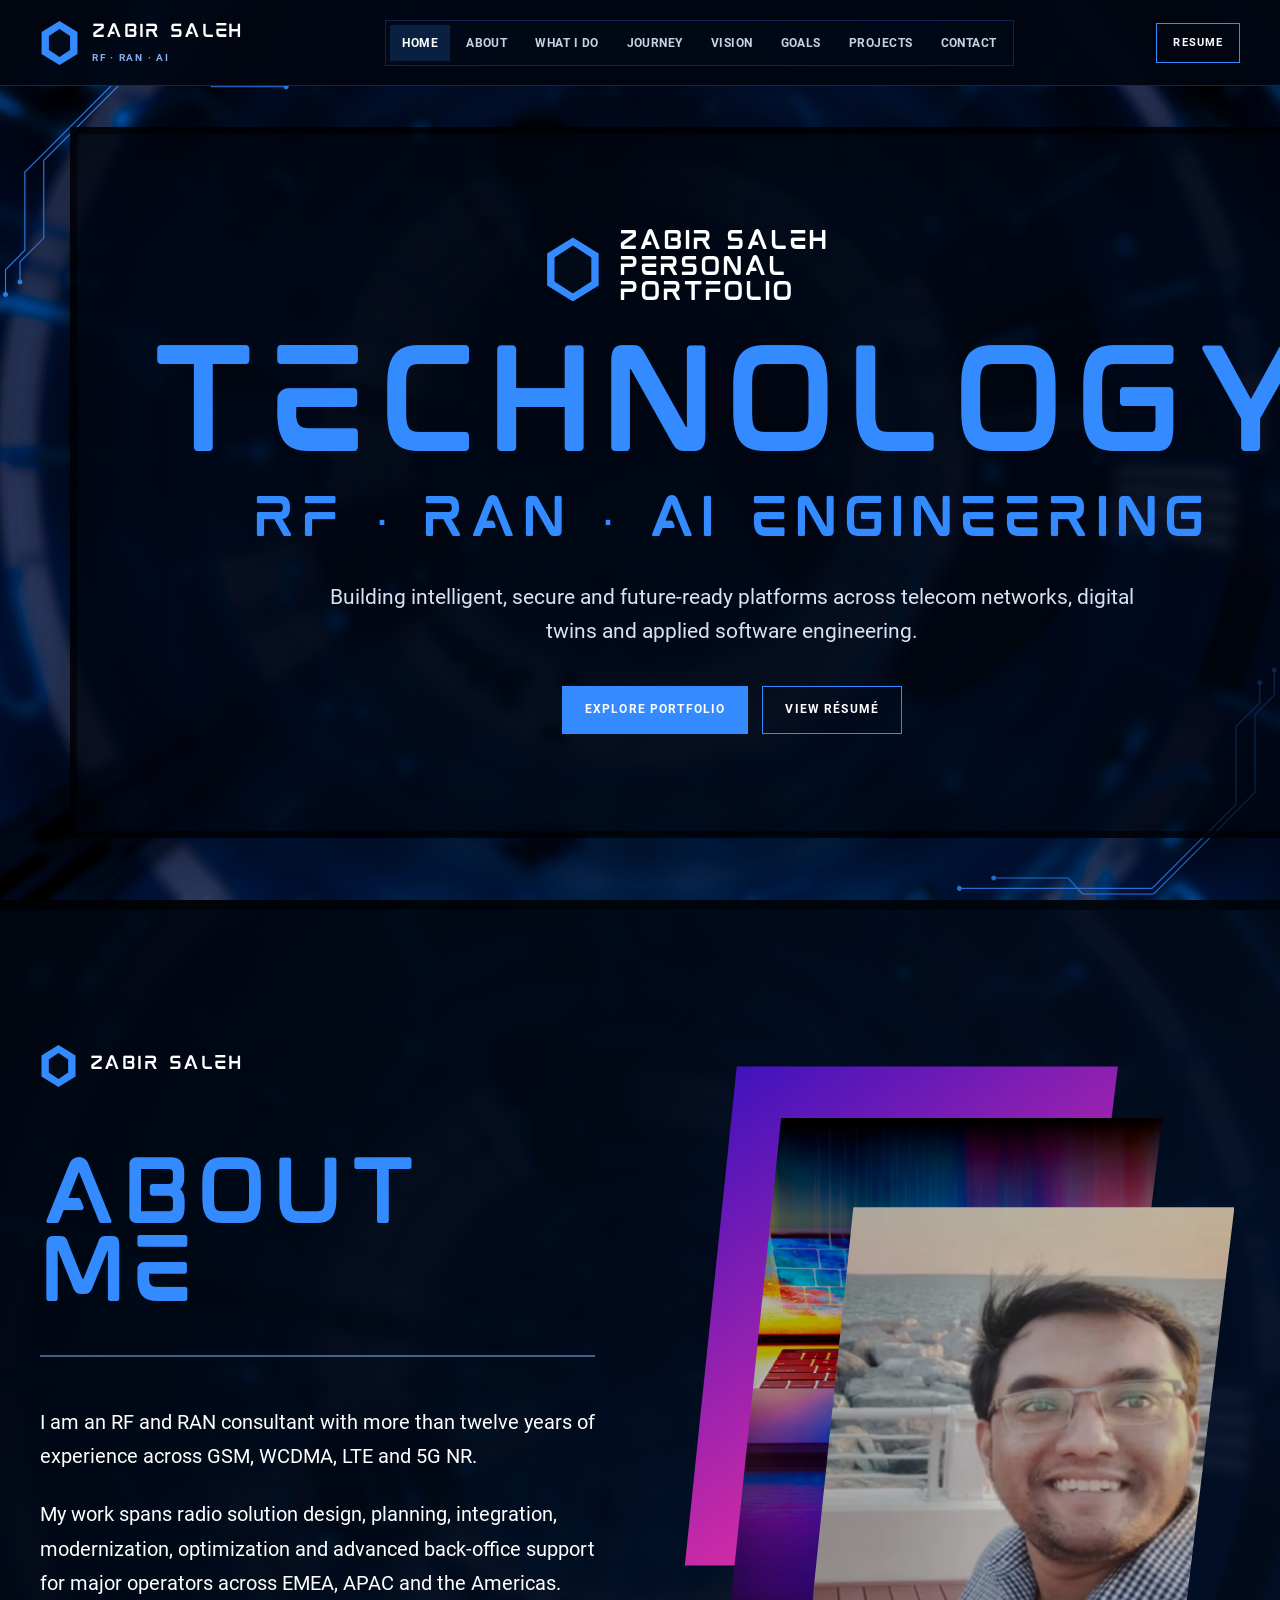
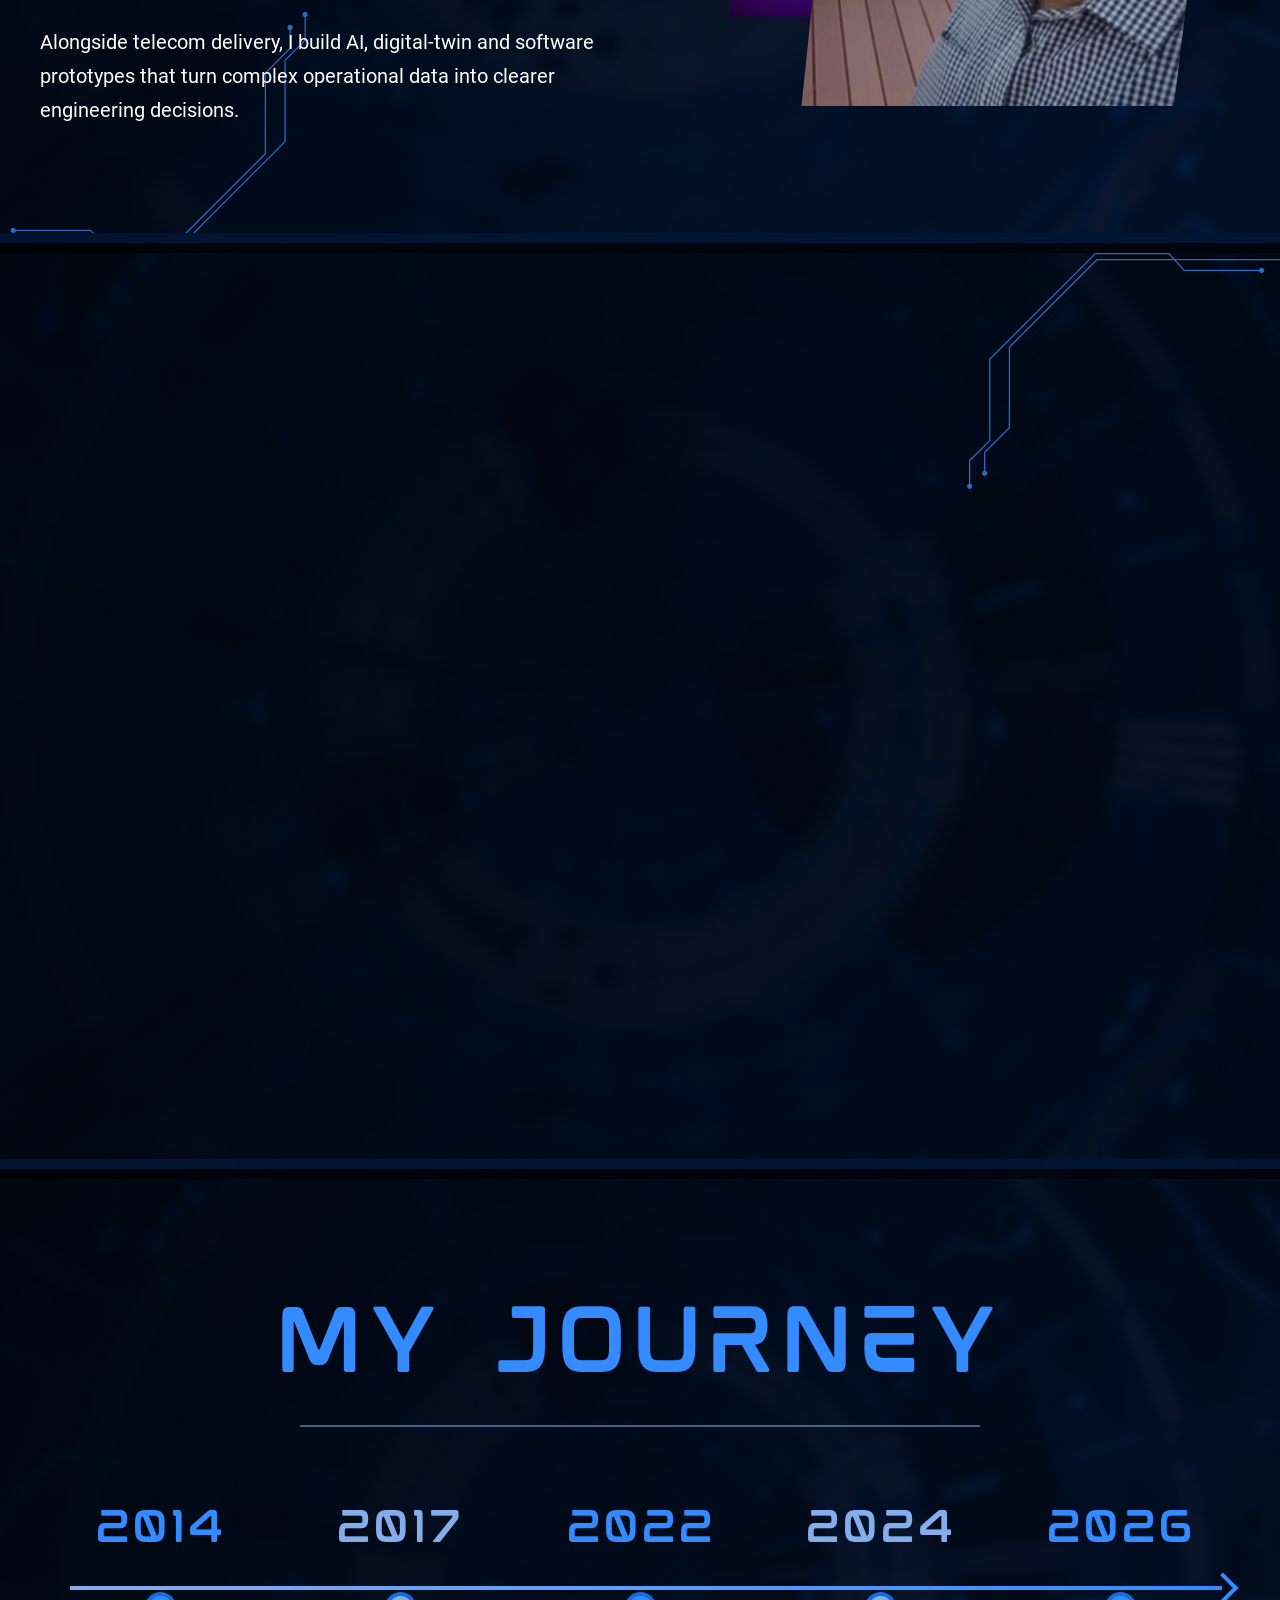
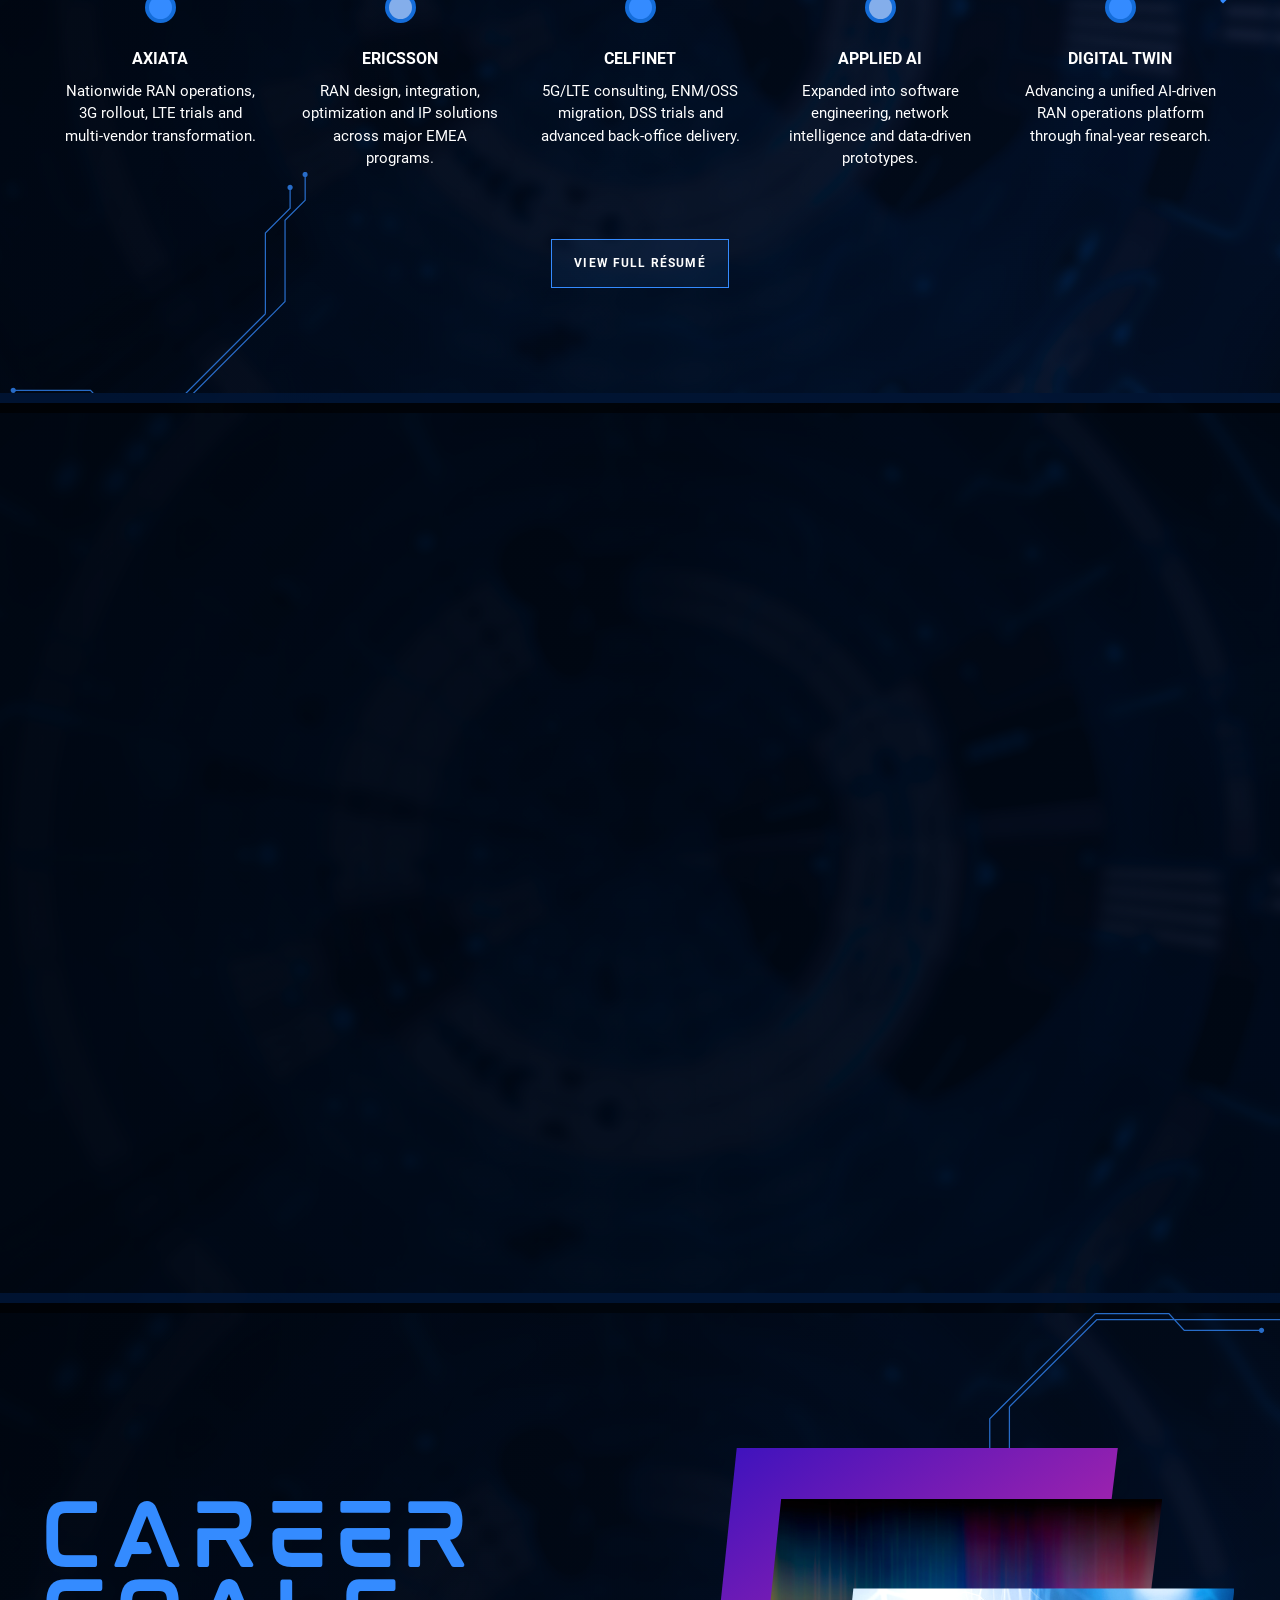
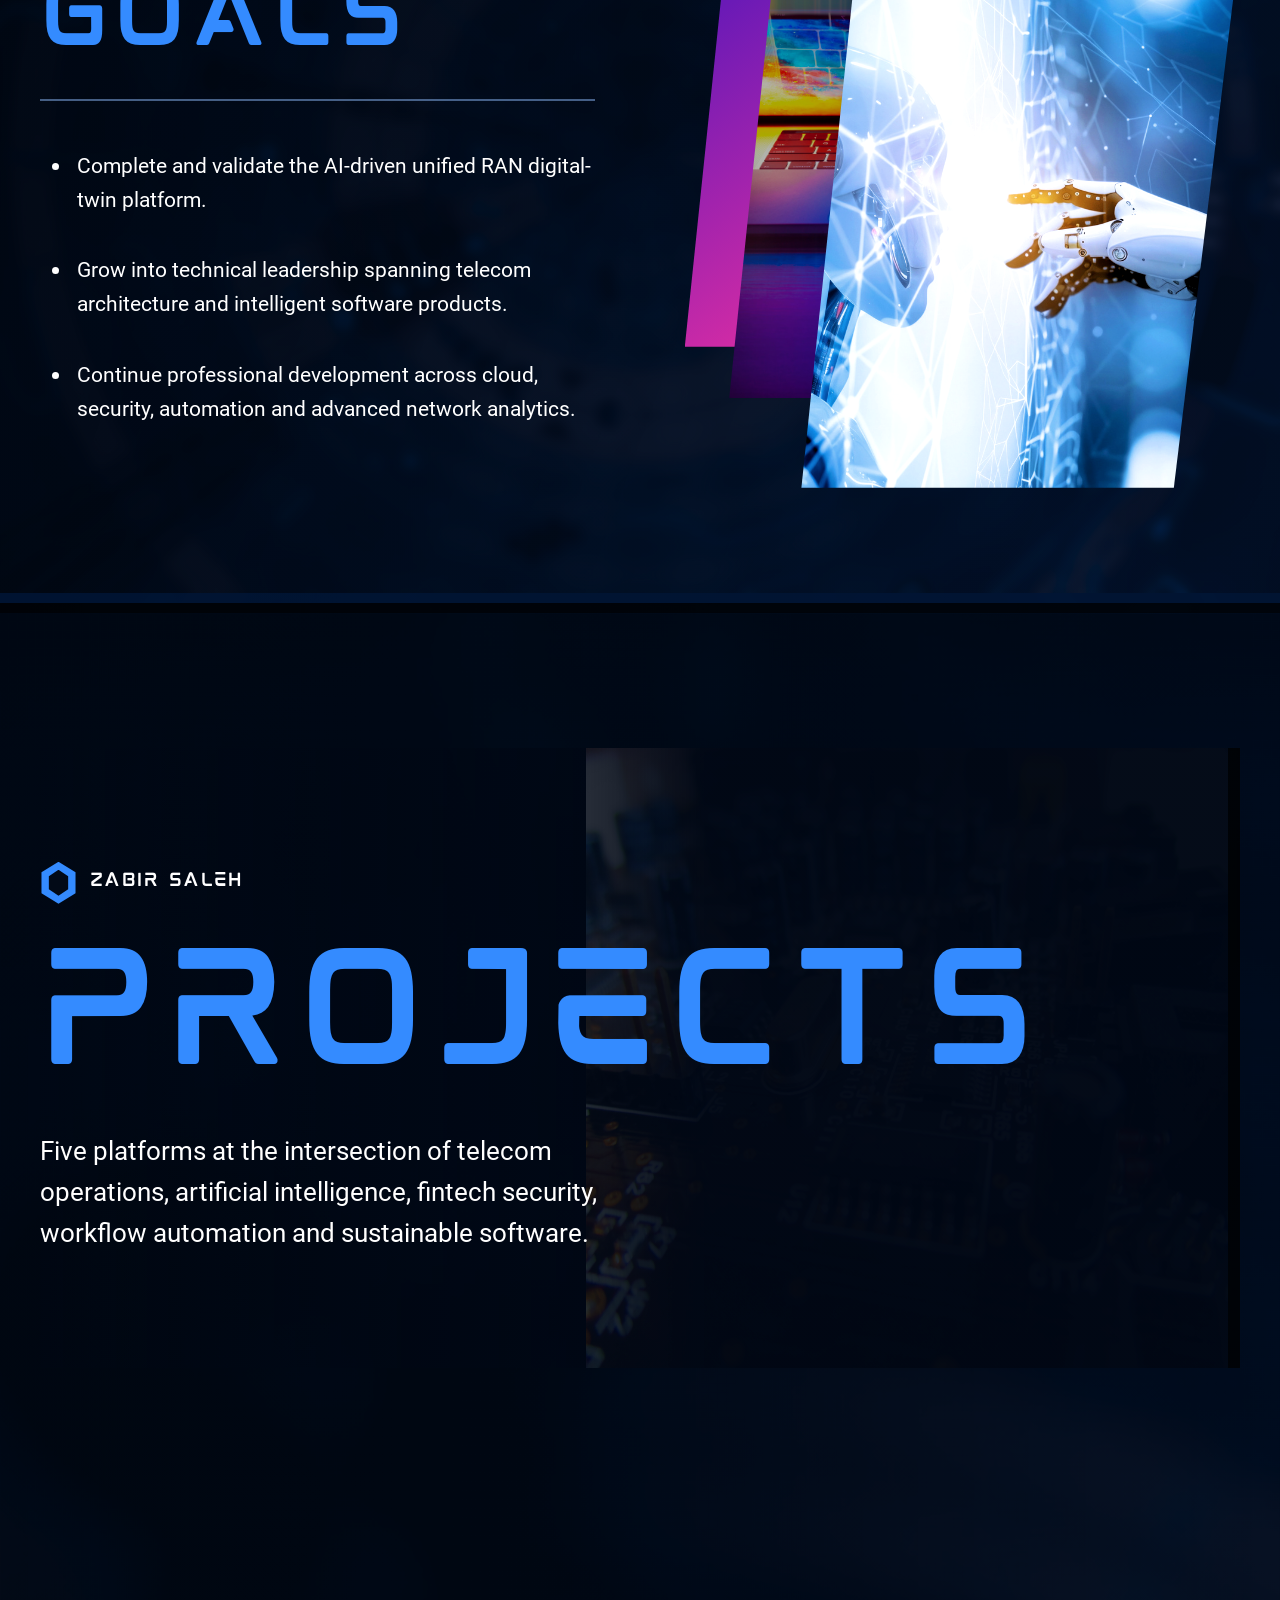
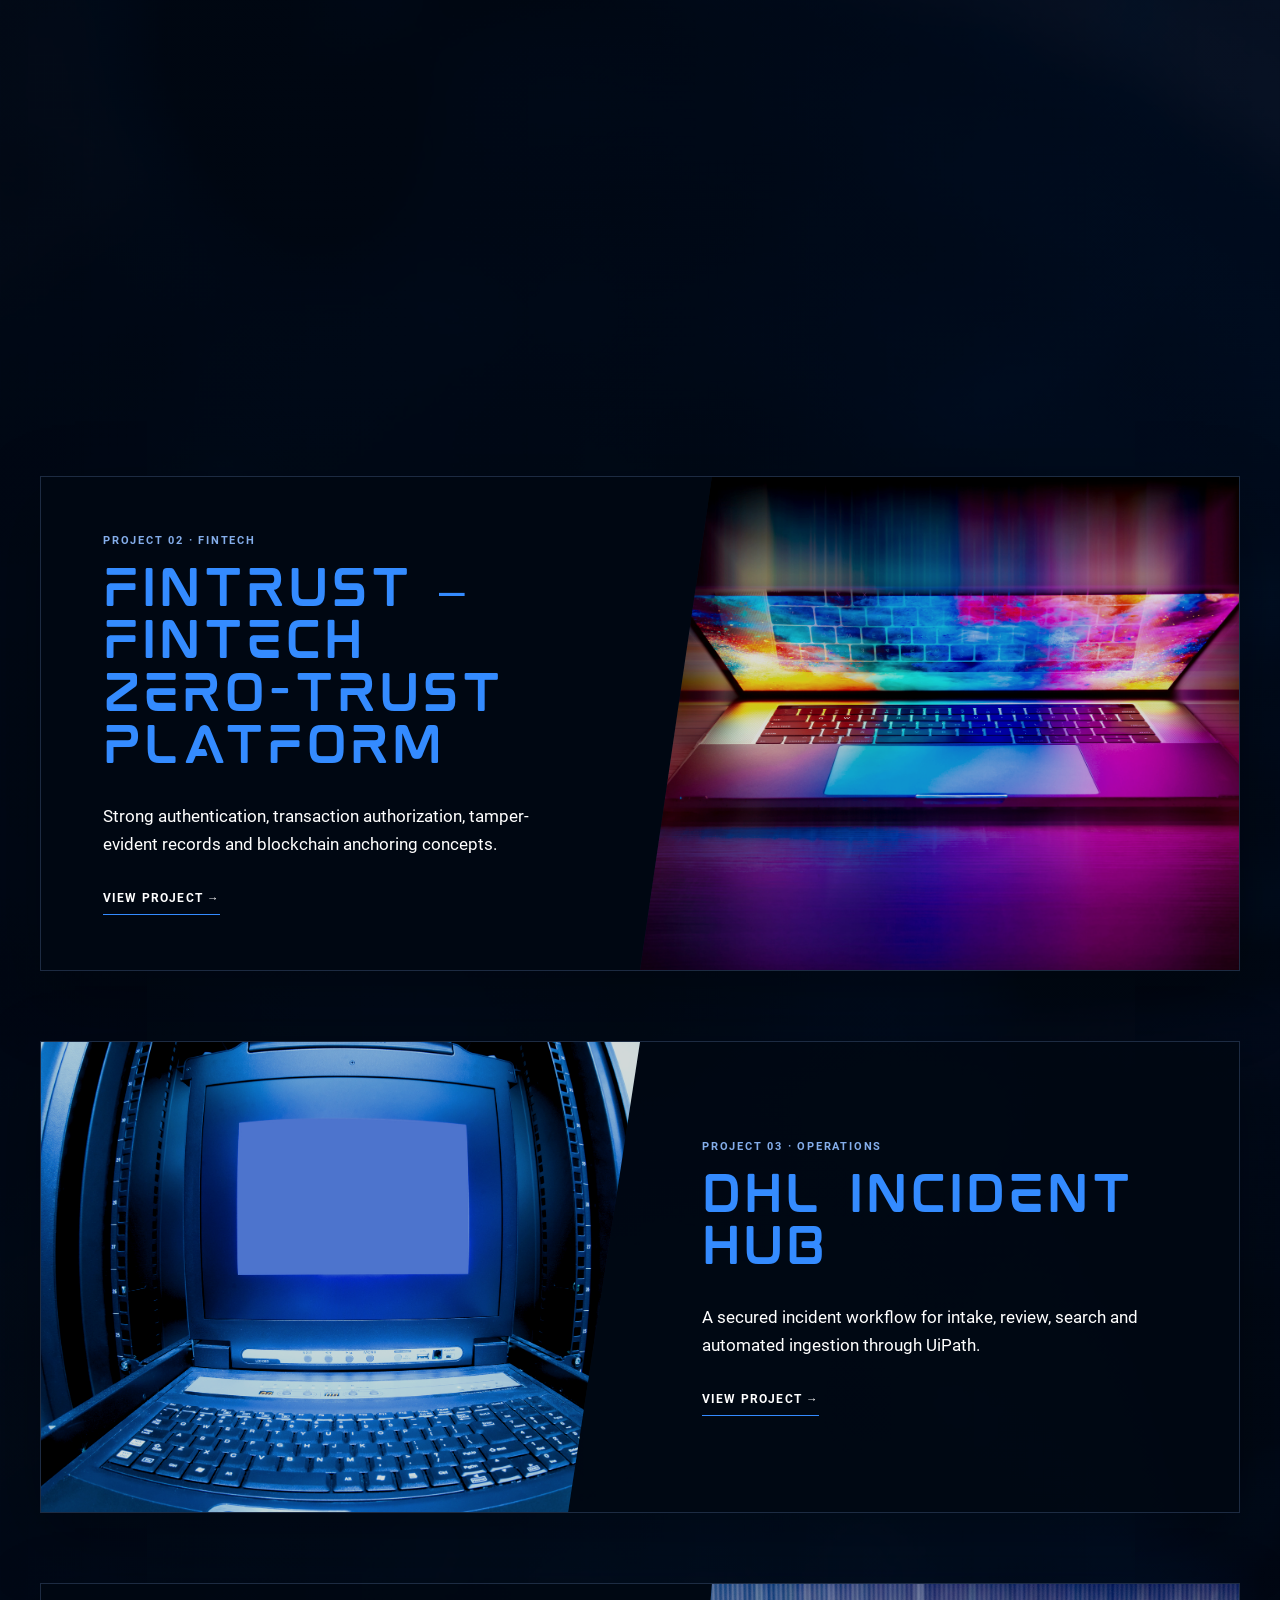
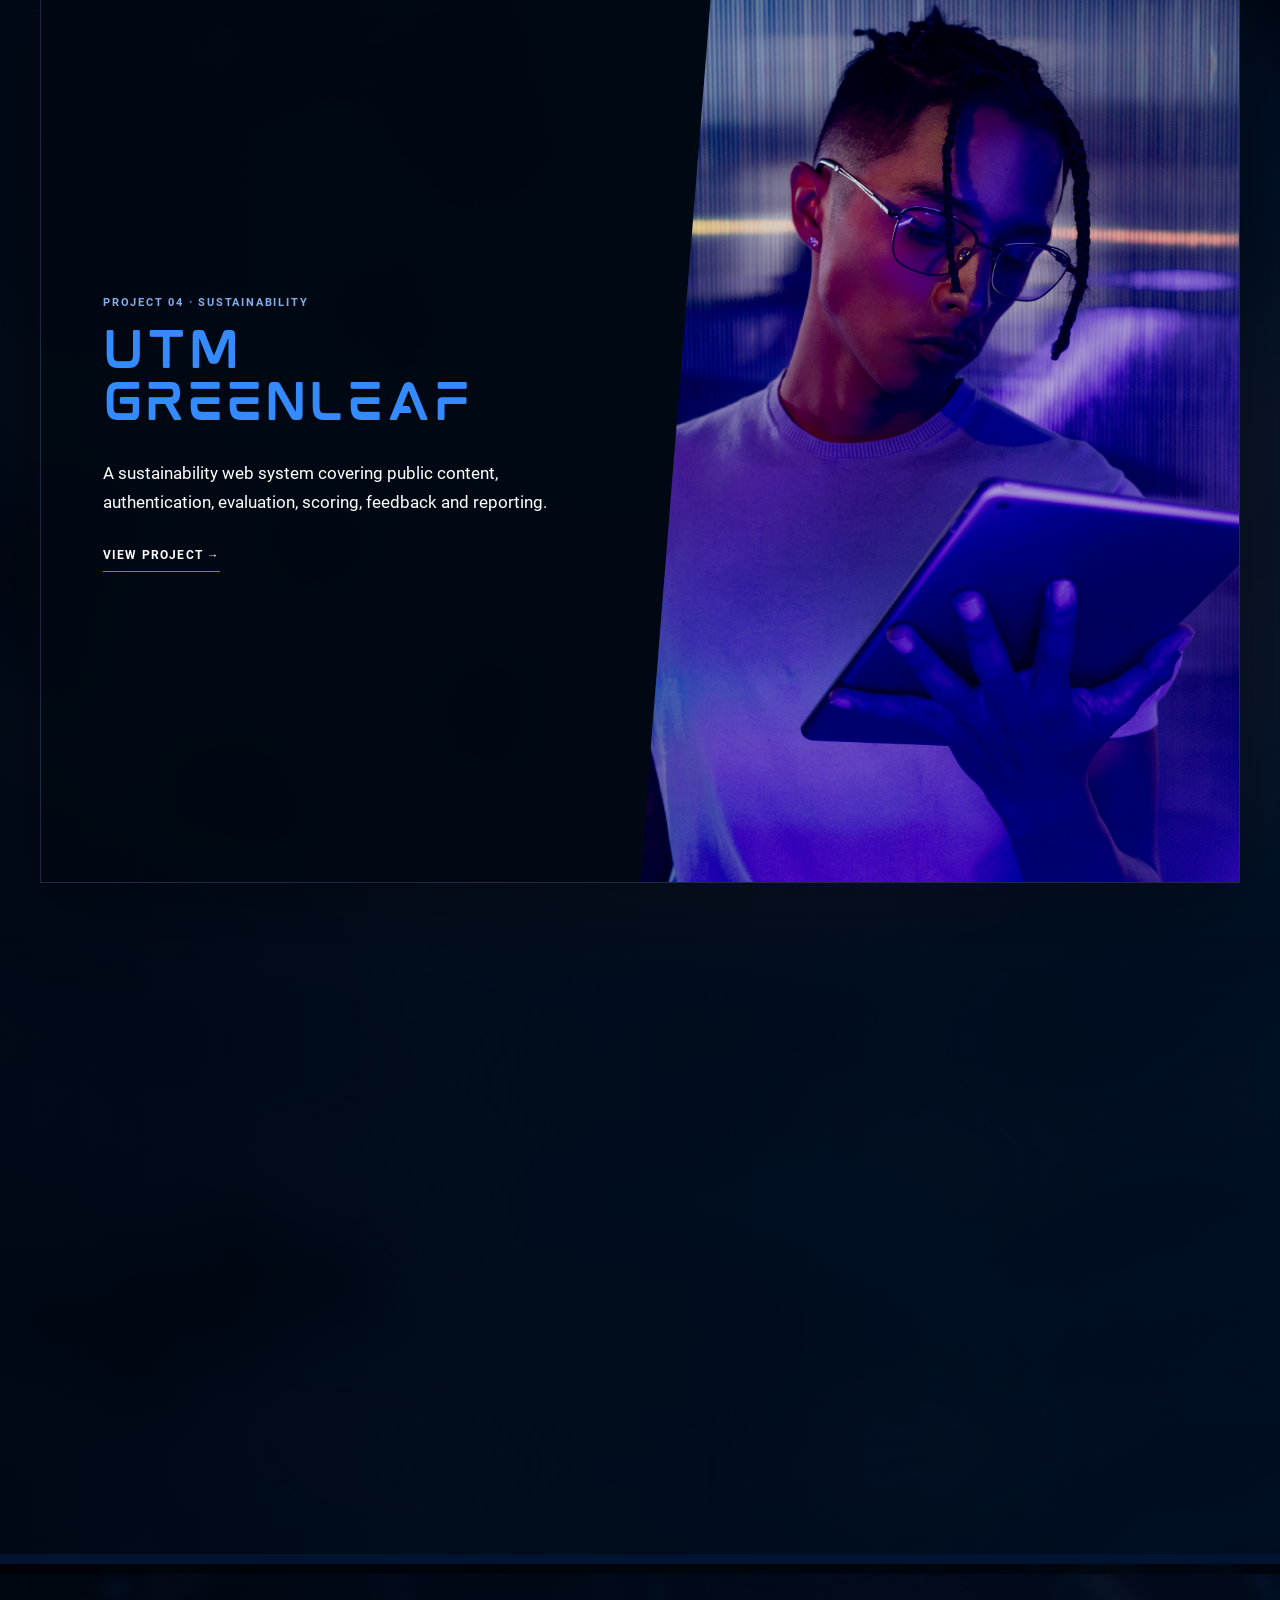
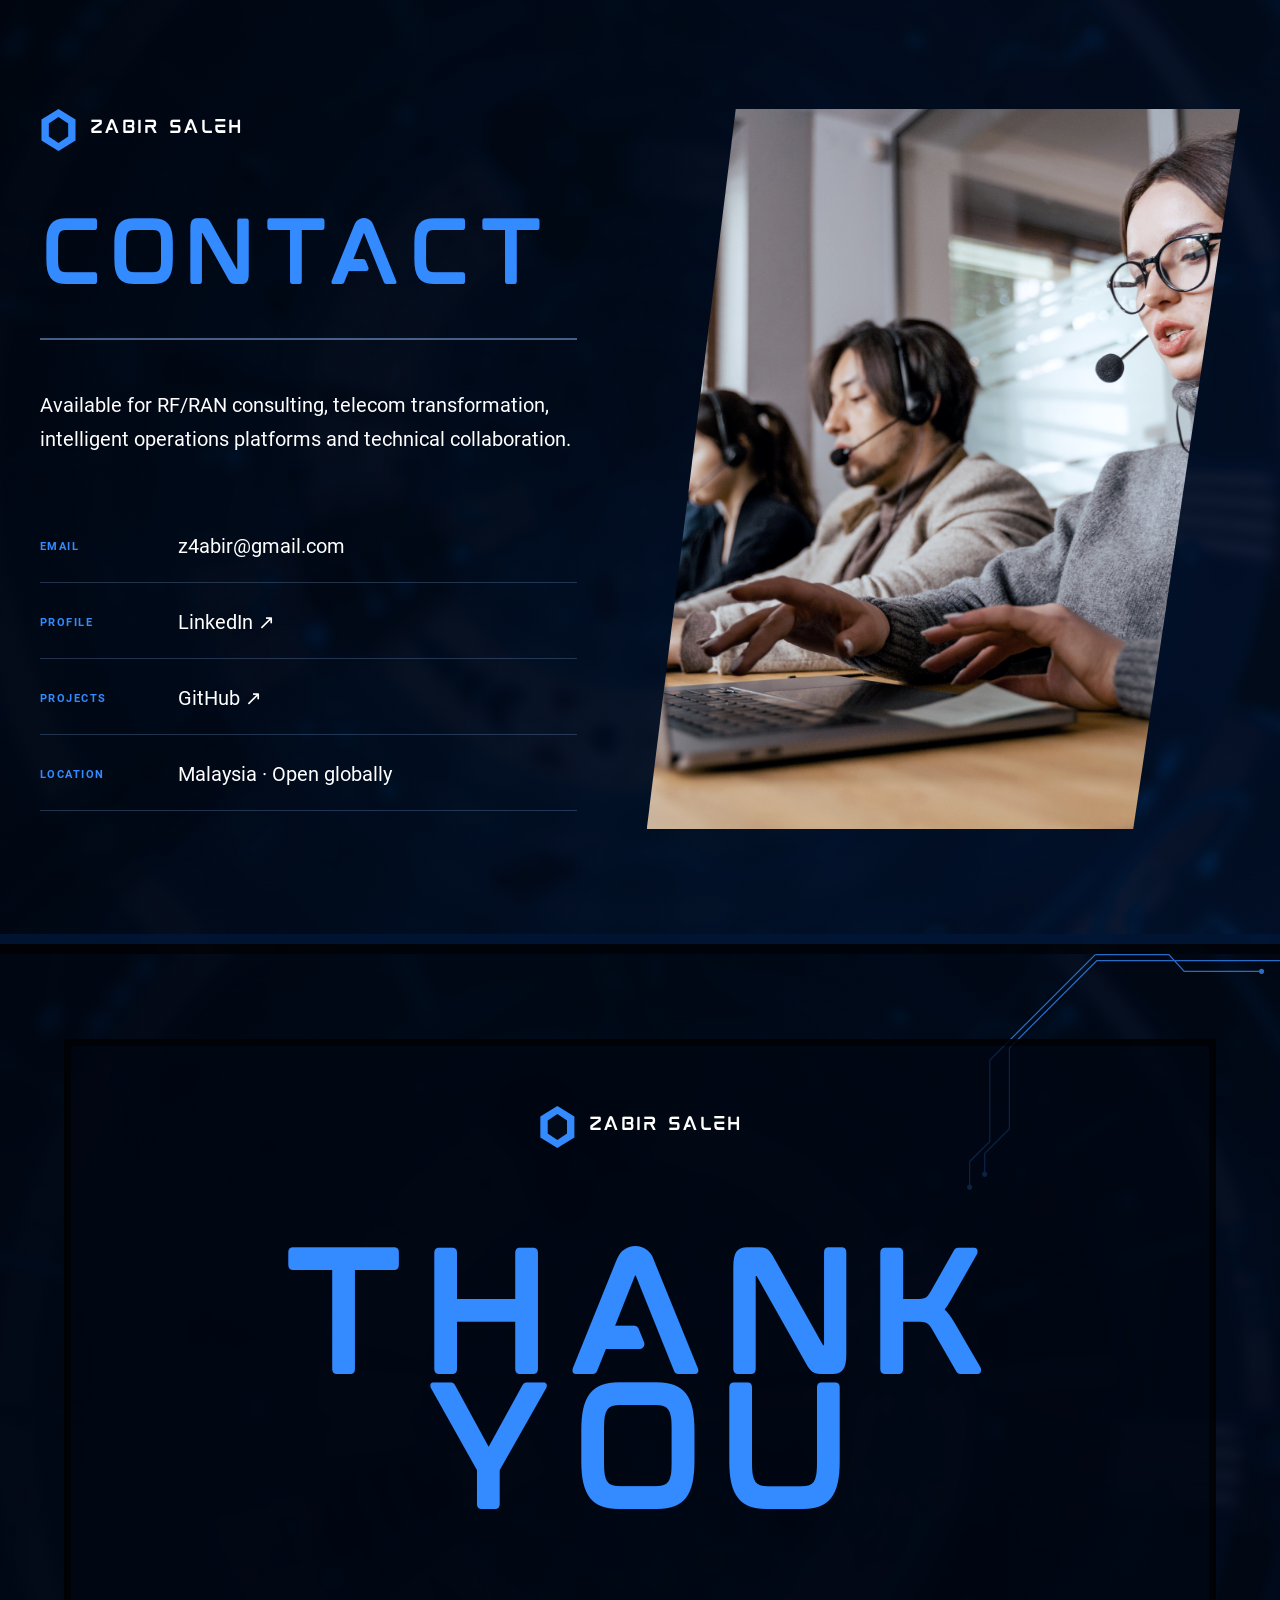
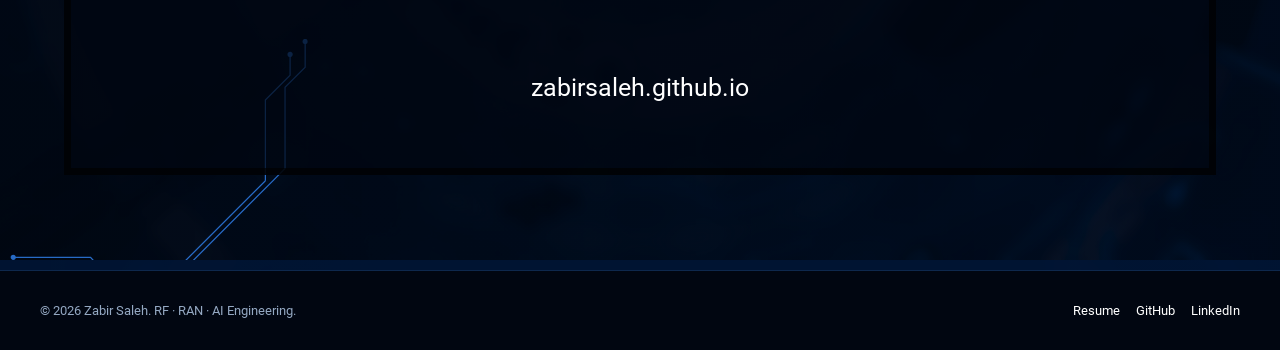
==== index.html @ 8be13bfb "Rebuild portfolio from technology presentation theme" ====
<!doctype html>
<html lang="en">
<head>
  <meta charset="utf-8">
  <meta name="viewport" content="width=device-width, initial-scale=1">
  <meta name="theme-color" content="#010714">
  <meta name="description" content="Zabir Saleh is an RF and RAN consultant with 12+ years of experience across 5G/LTE engineering, AI-driven network intelligence, digital twins and secure software platforms.">
  <meta name="author" content="Zabir Saleh">
  <meta name="robots" content="index, follow">
  <link rel="canonical" href="https://zabirsaleh.github.io/">

  <meta property="og:type" content="website">
  <meta property="og:url" content="https://zabirsaleh.github.io/">
  <meta property="og:title" content="Zabir Saleh | RF, RAN & AI Portfolio">
  <meta property="og:description" content="Telecom engineering, AI-driven RAN intelligence, digital twins and secure software platforms.">
  <meta property="og:image" content="https://zabirsaleh.github.io/assets/img/og.png">
  <meta property="og:image:width" content="1536">
  <meta property="og:image:height" content="1024">
  <meta property="og:site_name" content="Zabir Saleh Portfolio">

  <meta name="twitter:card" content="summary_large_image">
  <meta name="twitter:title" content="Zabir Saleh | RF, RAN & AI Portfolio">
  <meta name="twitter:description" content="Telecom engineering, AI-driven RAN intelligence, digital twins and secure software platforms.">
  <meta name="twitter:image" content="https://zabirsaleh.github.io/assets/img/og.png">

  <title>Zabir Saleh | RF, RAN & AI Portfolio</title>
  <link rel="icon" href="assets/img/favicon.svg" type="image/svg+xml">
  <link rel="stylesheet" href="assets/css/style.css">
  <link rel="stylesheet" href="assets/css/tech-deck.css">

  <script type="application/ld+json">
  {
    "@context": "https://schema.org",
    "@type": "Person",
    "name": "Zabir Saleh",
    "url": "https://zabirsaleh.github.io/",
    "image": "https://zabirsaleh.github.io/assets/img/papyrus-portrait.jpg",
    "jobTitle": "RF & RAN Consultant",
    "description": "Telecom engineer with 12+ years of experience in RF and RAN design, planning, integration and optimization across GSM, WCDMA, LTE and 5G NR.",
    "email": "mailto:z4abir@gmail.com",
    "address": {
      "@type": "PostalAddress",
      "addressCountry": "Malaysia"
    },
    "sameAs": [
      "https://github.com/ZabirSaleh",
      "https://www.linkedin.com/in/zabir-saleh/"
    ],
    "knowsAbout": [
      "5G NR",
      "LTE",
      "RF Optimization",
      "RAN Integration",
      "Ericsson ENM",
      "OSS Migration",
      "IP RAN",
      "Network Automation"
    ]
  }
  </script>
</head>

<body class="home-page tech-portfolio">
  <a class="skip-link" href="#main-content">Skip to content</a>

  <header class="site-header tech-header">
    <div class="nav-wrap">
      <a class="tech-brand" href="index.html" aria-label="Zabir Saleh home">
        <span class="tech-brand-mark" aria-hidden="true"></span>
        <span class="tech-brand-copy"><strong>Zabir Saleh</strong><span>RF · RAN · AI</span></span>
      </a>

      <nav class="desktop-nav" aria-label="Primary navigation">
        <a data-section-link href="#home">Home</a>
        <a data-section-link href="#about">About</a>
        <a data-section-link href="#services">What I Do</a>
        <a data-section-link href="#experience">Journey</a>
        <a data-section-link href="#vision">Vision</a>
        <a data-section-link href="#goals">Goals</a>
        <a data-section-link href="#projects">Projects</a>
        <a data-section-link href="#contact">Contact</a>
      </nav>

      <div class="nav-actions">
        <a class="tech-resume-link" href="cv.html">Resume</a>
        <button class="menu-toggle" type="button" aria-label="Open navigation" aria-expanded="false">
          <span></span><span></span><span></span>
        </button>
      </div>
    </div>

    <nav class="mobile-nav" aria-label="Mobile navigation">
      <a href="#home">Home</a>
      <a href="#about">About</a>
      <a href="#services">What I Do</a>
      <a href="#experience">Journey</a>
      <a href="#vision">Vision</a>
      <a href="#goals">Goals</a>
      <a href="#projects">Projects</a>
      <a href="#contact">Contact</a>
      <a href="cv.html">Resume</a>
    </nav>
  </header>

  <main id="main-content">
    <section class="tech-hero" id="home">
      <div class="tech-hero-frame">
        <div class="tech-hero-content">
          <div class="tech-hero-brand">
            <span class="tech-brand-mark" aria-hidden="true"></span>
            <strong>ZABIR SALEH<br>PERSONAL PORTFOLIO</strong>
          </div>
          <h1><span>TECHNOLOGY</span><small>RF · RAN · AI ENGINEERING</small></h1>
          <p>Building intelligent, secure and future-ready platforms across telecom networks, digital twins and applied software engineering.</p>
          <div class="tech-hero-actions">
            <a href="#about">Explore Portfolio</a>
            <a href="cv.html">View Résumé</a>
          </div>
        </div>
      </div>
    </section>

    <section class="deck-section deck-about" id="about">
      <img class="deck-circuit deck-circuit-bottom" src="assets/img/tech-circuit-lines.svg" alt="" aria-hidden="true">
      <div class="container deck-split">
        <div class="deck-copy reveal">
          <div class="deck-brand-mini"><span class="tech-brand-mark" aria-hidden="true"></span><b>ZABIR SALEH</b></div>
          <h2>ABOUT ME</h2>
          <div class="deck-title-rule"></div>
          <p>I am an RF and RAN consultant with more than twelve years of experience across GSM, WCDMA, LTE and 5G NR.</p>
          <p>My work spans radio solution design, planning, integration, modernization, optimization and advanced back-office support for major operators across EMEA, APAC and the Americas.</p>
          <p>Alongside telecom delivery, I build AI, digital-twin and software prototypes that turn complex operational data into clearer engineering decisions.</p>
        </div>
        <figure class="deck-diagonal-stack reveal">
          <span class="deck-image-layer layer-one"></span>
          <span class="deck-image-layer layer-two"></span>
          <img src="assets/img/papyrus-portrait.jpg" width="690" height="925" alt="Zabir Saleh" loading="lazy">
        </figure>
      </div>
    </section>

    <section class="deck-section deck-services" id="services">
      <img class="deck-circuit deck-circuit-top" src="assets/img/tech-circuit-lines.svg" alt="" aria-hidden="true">
      <div class="container">
        <div class="deck-brand-mini reveal"><span class="tech-brand-mark" aria-hidden="true"></span><b>ZABIR SALEH</b></div>
        <h2 class="reveal">WHAT I DO</h2>
        <div class="deck-title-rule reveal"></div>
        <div class="deck-service-grid">
          <article class="reveal">
            <img src="assets/img/tech-brain-icon.svg" alt="" aria-hidden="true">
            <div><h3>RF & RAN Intelligence</h3><p>Translate radio measurements, KPIs and network behavior into explainable engineering actions.</p></div>
          </article>
          <article class="reveal">
            <img src="assets/img/tech-chip-icon.svg" alt="" aria-hidden="true">
            <div><h3>Integration & Modernization</h3><p>Deliver 5G/LTE integration, OSS migration, IP-RAN modernization and multi-vendor change.</p></div>
          </article>
          <article class="reveal">
            <img src="assets/img/tech-robot-icon.svg" alt="" aria-hidden="true">
            <div><h3>Automation & Digital Twins</h3><p>Prototype unified operational workflows, intelligent automation and live network representations.</p></div>
          </article>
          <article class="reveal">
            <img src="assets/img/tech-cloud-icon.svg" alt="" aria-hidden="true">
            <div><h3>Secure Software Platforms</h3><p>Build practical web and mobile systems with API, cloud, data and security foundations.</p></div>
          </article>
        </div>
      </div>
    </section>

    <section class="deck-section deck-journey" id="experience">
      <img class="deck-circuit deck-circuit-bottom" src="assets/img/tech-circuit-lines.svg" alt="" aria-hidden="true">
      <div class="container">
        <h2 class="deck-centered-title reveal">MY JOURNEY</h2>
        <div class="deck-title-rule centered reveal"></div>
        <div class="deck-timeline reveal">
          <article><strong>2014</strong><i></i><h3>Axiata</h3><p>Nationwide RAN operations, 3G rollout, LTE trials and multi-vendor transformation.</p></article>
          <article><strong>2017</strong><i></i><h3>Ericsson</h3><p>RAN design, integration, optimization and IP solutions across major EMEA programs.</p></article>
          <article><strong>2022</strong><i></i><h3>Celfinet</h3><p>5G/LTE consulting, ENM/OSS migration, DSS trials and advanced back-office delivery.</p></article>
          <article><strong>2024</strong><i></i><h3>Applied AI</h3><p>Expanded into software engineering, network intelligence and data-driven prototypes.</p></article>
          <article><strong>2026</strong><i></i><h3>Digital Twin</h3><p>Advancing a unified AI-driven RAN operations platform through final-year research.</p></article>
        </div>
        <a class="deck-button reveal" href="cv.html">View Full Résumé</a>
      </div>
    </section>

    <section class="deck-section deck-vision" id="vision">
      <div class="container deck-split deck-split-image-first">
        <figure class="deck-diagonal-stack reveal">
          <span class="deck-image-layer layer-one"></span>
          <span class="deck-image-layer layer-two"></span>
          <img src="assets/img/tech-vision.jpg" width="1024" height="683" alt="Technology launch representing career vision" loading="lazy">
        </figure>
        <div class="deck-copy reveal">
          <h2>CAREER VISION</h2>
          <div class="deck-title-rule"></div>
          <ul class="deck-bullets">
            <li>Connect deep RAN expertise with AI, automation and digital-twin engineering.</li>
            <li>Make network operations more predictive, explainable and resilient.</li>
            <li>Lead multidisciplinary teams that turn complex technology into measurable operational value.</li>
          </ul>
        </div>
      </div>
    </section>

    <section class="deck-section deck-goals" id="goals">
      <img class="deck-circuit deck-circuit-top" src="assets/img/tech-circuit-lines.svg" alt="" aria-hidden="true">
      <div class="container deck-split">
        <div class="deck-copy reveal">
          <h2>CAREER GOALS</h2>
          <div class="deck-title-rule"></div>
          <ul class="deck-bullets">
            <li>Complete and validate the AI-driven unified RAN digital-twin platform.</li>
            <li>Grow into technical leadership spanning telecom architecture and intelligent software products.</li>
            <li>Continue professional development across cloud, security, automation and advanced network analytics.</li>
          </ul>
        </div>
        <figure class="deck-diagonal-stack reveal">
          <span class="deck-image-layer layer-one"></span>
          <span class="deck-image-layer layer-two"></span>
          <img src="assets/img/tech-robot.jpg" width="1024" height="683" alt="Human and robot hands connecting through a digital interface" loading="lazy">
        </figure>
      </div>
    </section>

    <section class="deck-section deck-projects" id="projects">
      <div class="container">
        <div class="deck-project-intro reveal">
          <div class="deck-brand-mini"><span class="tech-brand-mark" aria-hidden="true"></span><b>ZABIR SALEH</b></div>
          <h2>PROJECTS</h2>
          <p>Five platforms at the intersection of telecom operations, artificial intelligence, fintech security, workflow automation and sustainable software.</p>
        </div>
        <div class="deck-project-list">
          <article class="deck-project reveal">
            <a class="deck-project-image" href="projects/ran-ops-platform.html"><img src="assets/img/tech-robot.jpg" alt="AI and robotics interface" loading="lazy"></a>
            <div><span>PROJECT 01 · FYP</span><h3><a href="projects/ran-ops-platform.html">RAN Ops Platform: AI-Driven Unified Digital Twin</a></h3><p>A final-year platform concept for unifying RAN operational data, live digital-twin state and AI-assisted analysis.</p><a class="deck-text-link" href="projects/ran-ops-platform.html">View Project →</a></div>
          </article>
          <article class="deck-project reveal">
            <a class="deck-project-image" href="projects/fintrust.html"><img src="assets/img/tech-fintrust.jpg" alt="Neon-lit secure computing workspace" loading="lazy"></a>
            <div><span>PROJECT 02 · FINTECH</span><h3><a href="projects/fintrust.html">FINTRUST – FinTech Zero-Trust Platform</a></h3><p>Strong authentication, transaction authorization, tamper-evident records and blockchain anchoring concepts.</p><a class="deck-text-link" href="projects/fintrust.html">View Project →</a></div>
          </article>
          <article class="deck-project reveal">
            <a class="deck-project-image" href="projects/incident-hub.html"><img src="assets/img/tech-terminal.jpg" alt="Blue technology operations terminal" loading="lazy"></a>
            <div><span>PROJECT 03 · OPERATIONS</span><h3><a href="projects/incident-hub.html">DHL Incident Hub</a></h3><p>A secured incident workflow for intake, review, search and automated ingestion through UiPath.</p><a class="deck-text-link" href="projects/incident-hub.html">View Project →</a></div>
          </article>
          <article class="deck-project reveal">
            <a class="deck-project-image" href="projects/greenleaf.html"><img src="assets/img/tech-tablet.jpg" alt="Technology user working with a tablet" loading="lazy"></a>
            <div><span>PROJECT 04 · SUSTAINABILITY</span><h3><a href="projects/greenleaf.html">UTM GreenLeaf</a></h3><p>A sustainability web system covering public content, authentication, evaluation, scoring, feedback and reporting.</p><a class="deck-text-link" href="projects/greenleaf.html">View Project →</a></div>
          </article>
          <article class="deck-project reveal">
            <a class="deck-project-image" href="projects/lazywave.html"><img src="assets/img/tech-5g-ai.jpg" alt="Immersive artificial intelligence interface" loading="lazy"></a>
            <div><span>PROJECT 05 · 5G AI</span><h3><a href="projects/lazywave.html">AI-Driven 5G RAN Intelligence Platform</a></h3><p>Transforms RF measurements into model comparison, engineering interpretation and optimization guidance.</p><a class="deck-text-link" href="projects/lazywave.html">View Project →</a></div>
          </article>
        </div>
      </div>
    </section>

    <section class="deck-section deck-contact" id="contact">
      <div class="container deck-contact-grid">
        <div class="deck-copy reveal">
          <div class="deck-brand-mini"><span class="tech-brand-mark" aria-hidden="true"></span><b>ZABIR SALEH</b></div>
          <h2>CONTACT</h2>
          <div class="deck-title-rule"></div>
          <p>Available for RF/RAN consulting, telecom transformation, intelligent operations platforms and technical collaboration.</p>
          <div class="deck-contact-links">
            <a data-email href="#"><span>EMAIL</span><strong data-email="text">z4abir@gmail.com</strong></a>
            <a data-linkedin href="#" target="_blank" rel="noreferrer"><span>PROFILE</span><strong>LinkedIn ↗</strong></a>
            <a data-github href="#" target="_blank" rel="noreferrer"><span>PROJECTS</span><strong>GitHub ↗</strong></a>
            <div><span>LOCATION</span><strong>Malaysia · Open globally</strong></div>
          </div>
        </div>
        <figure class="deck-contact-image reveal"><img src="assets/img/tech-contact.jpg" width="1024" height="683" alt="Technology professional collaborating online" loading="lazy"></figure>
      </div>
    </section>

    <section class="deck-thanks" id="thanks">
      <img class="deck-circuit deck-circuit-top" src="assets/img/tech-circuit-lines.svg" alt="" aria-hidden="true">
      <img class="deck-circuit deck-circuit-bottom" src="assets/img/tech-circuit-lines.svg" alt="" aria-hidden="true">
      <div class="deck-thanks-frame reveal">
        <div class="deck-brand-mini centered-brand"><span class="tech-brand-mark" aria-hidden="true"></span><b>ZABIR SALEH</b></div>
        <h2>THANK YOU</h2>
        <a href="https://zabirsaleh.github.io/">zabirsaleh.github.io</a>
      </div>
    </section>
  </main>

  <footer class="site-footer tech-footer">
    <div class="container footer-row">
      <div>© <span data-year></span> Zabir Saleh. RF · RAN · AI Engineering.</div>
      <div class="footer-links">
        <a href="cv.html">Resume</a>
        <a data-github href="#" target="_blank" rel="noreferrer">GitHub</a>
        <a data-linkedin href="#" target="_blank" rel="noreferrer">LinkedIn</a>
      </div>
    </div>
  </footer>

  <script src="assets/js/main.js"></script>
</body>
</html>
---- assets/css/style.css ----
:root {
  --bg: #070b11;
  --bg-soft: #0c121b;
  --panel: rgba(17, 25, 37, 0.84);
  --panel-strong: #111925;
  --text: #eef5ff;
  --muted: #96a4b7;
  --line: rgba(255,255,255,.10);
  --line-strong: rgba(255,255,255,.16);
  --brand: #22d3a6;
  --brand-2: #4ade80;
  --brand-3: #5eead4;
  --warn: #ffc66d;
  --danger: #ff8b9b;
  --radius: 24px;
  --radius-sm: 14px;
  --shadow: 0 24px 70px rgba(0,0,0,.35);
  --max: 1180px;
}

* { box-sizing: border-box; }

html {
  scroll-behavior: smooth;
  scroll-padding-top: 92px;
}

body {
  margin: 0;
  min-width: 320px;
  color: var(--text);
  background:
    radial-gradient(circle at 14% 18%, rgba(102,227,255,.08), transparent 28%),
    radial-gradient(circle at 86% 12%, rgba(159,136,255,.08), transparent 30%),
    var(--bg);
  font-family: Inter, ui-sans-serif, system-ui, -apple-system, BlinkMacSystemFont, "Segoe UI", sans-serif;
  -webkit-font-smoothing: antialiased;
  line-height: 1.6;
}

body::before {
  content: "";
  position: fixed;
  inset: 0;
  z-index: -2;
  pointer-events: none;
  background-image:
    linear-gradient(rgba(255,255,255,.026) 1px, transparent 1px),
    linear-gradient(90deg, rgba(255,255,255,.026) 1px, transparent 1px);
  background-size: 48px 48px;
  mask-image: radial-gradient(circle at center, #000 20%, transparent 92%);
}

body::after {
  content: "";
  position: fixed;
  inset: 0;
  z-index: -3;
  pointer-events: none;
  background:
    radial-gradient(1px 1px at 10% 20%, rgba(255,255,255,.55), transparent),
    radial-gradient(1px 1px at 23% 70%, rgba(255,255,255,.28), transparent),
    radial-gradient(1px 1px at 62% 18%, rgba(255,255,255,.42), transparent),
    radial-gradient(1px 1px at 78% 62%, rgba(255,255,255,.30), transparent),
    radial-gradient(1px 1px at 92% 32%, rgba(255,255,255,.34), transparent);
}

::selection {
  background: rgba(102,227,255,.28);
  color: white;
}

a { color: inherit; text-decoration: none; }
img { max-width: 100%; display: block; }
button, input, textarea { font: inherit; }

.container {
  width: min(var(--max), calc(100% - 40px));
  margin-inline: auto;
}

.section {
  padding: 96px 0;
}

.section-tight { padding: 70px 0; }

.eyebrow {
  display: inline-flex;
  align-items: center;
  gap: 9px;
  margin-bottom: 16px;
  color: var(--brand);
  font-size: .76rem;
  font-weight: 800;
  letter-spacing: .15em;
  text-transform: uppercase;
}

.eyebrow::before {
  content: "";
  width: 26px;
  height: 1px;
  background: currentColor;
}

.section-title {
  margin: 0;
  max-width: 800px;
  font-size: clamp(2.15rem, 5vw, 4.35rem);
  line-height: 1.02;
  letter-spacing: -.055em;
}

.section-title em,
.hero-title em {
  font-family: Georgia, "Times New Roman", serif;
  font-weight: 400;
  color: rgba(238,245,255,.88);
}

.section-copy {
  max-width: 720px;
  margin-top: 24px;
  color: var(--muted);
  font-size: 1.03rem;
}

.muted { color: var(--muted); }
.small { font-size: .9rem; }

.grid-2 {
  display: grid;
  grid-template-columns: repeat(2, minmax(0,1fr));
  gap: 24px;
}

.grid-3 {
  display: grid;
  grid-template-columns: repeat(3, minmax(0,1fr));
  gap: 20px;
}

.grid-4 {
  display: grid;
  grid-template-columns: repeat(4, minmax(0,1fr));
  gap: 16px;
}

.card {
  border: 1px solid var(--line);
  background:
    linear-gradient(180deg, rgba(255,255,255,.035), rgba(255,255,255,.012)),
    var(--panel);
  border-radius: var(--radius);
  box-shadow: inset 0 1px 0 rgba(255,255,255,.035);
}

.glass {
  backdrop-filter: blur(16px);
  -webkit-backdrop-filter: blur(16px);
}

.tag {
  display: inline-flex;
  align-items: center;
  min-height: 30px;
  padding: 5px 10px;
  border: 1px solid var(--line);
  border-radius: 999px;
  color: #b9c6d7;
  background: rgba(255,255,255,.025);
  font-size: .77rem;
  font-weight: 700;
}

.tag.brand { color: var(--brand); border-color: rgba(102,227,255,.24); }
.tag.green { color: var(--brand-2); border-color: rgba(125,240,165,.24); }
.tag.purple { color: #b6a6ff; border-color: rgba(159,136,255,.26); }

.btn {
  display: inline-flex;
  align-items: center;
  justify-content: center;
  gap: 9px;
  min-height: 46px;
  padding: 11px 18px;
  border: 1px solid var(--line);
  border-radius: 13px;
  background: rgba(255,255,255,.035);
  color: white;
  font-weight: 750;
  cursor: pointer;
  transition: transform .2s ease, border-color .2s ease, background .2s ease;
}

.btn:hover {
  transform: translateY(-2px);
  border-color: var(--line-strong);
  background: rgba(255,255,255,.065);
}

.btn-primary {
  border-color: rgba(102,227,255,.32);
  color: #061019;
  background: linear-gradient(135deg, var(--brand), #99f3ff);
  box-shadow: 0 12px 35px rgba(102,227,255,.16);
}

.btn-primary:hover { background: linear-gradient(135deg, #83e9ff, #b6f7ff); }

.icon {
  width: 18px;
  height: 18px;
  display: inline-block;
  flex: 0 0 18px;
}

/* Header */
.site-header {
  position: fixed;
  inset: 0 0 auto;
  z-index: 100;
  background: linear-gradient(180deg, rgba(7,11,17,.92), rgba(7,11,17,.72), transparent);
  backdrop-filter: blur(10px);
  -webkit-backdrop-filter: blur(10px);
}

.nav-wrap {
  width: min(var(--max), calc(100% - 40px));
  min-height: 78px;
  margin-inline: auto;
  display: flex;
  align-items: center;
  justify-content: space-between;
  gap: 24px;
}

.brand-lockup {
  display: flex;
  align-items: center;
  gap: 12px;
}

.brand-mark {
  width: 38px;
  height: 38px;
  display: grid;
  place-items: center;
  border-radius: 12px;
  border: 1px solid rgba(102,227,255,.30);
  background:
    radial-gradient(circle at 30% 20%, rgba(102,227,255,.25), transparent 50%),
    #0d1621;
  color: var(--brand);
  font-size: .82rem;
  font-weight: 900;
  letter-spacing: -.02em;
}

.brand-lockup strong {
  display: block;
  font-size: .92rem;
  letter-spacing: -.02em;
}

.brand-lockup span {
  display: block;
  color: var(--muted);
  font-size: .72rem;
}

.brand-lockup .brand-mark { display: grid; }

.desktop-nav {
  display: flex;
  align-items: center;
  gap: 6px;
  padding: 5px;
  border: 1px solid var(--line);
  border-radius: 999px;
  background: rgba(14,21,31,.7);
}

.desktop-nav a {
  padding: 8px 13px;
  border-radius: 999px;
  color: #a7b4c5;
  font-size: .84rem;
  font-weight: 700;
  transition: color .2s ease, background .2s ease;
}

.desktop-nav a:hover,
.desktop-nav a.active {
  color: white;
  background: rgba(255,255,255,.07);
}

.nav-actions {
  display: flex;
  align-items: center;
  gap: 10px;
}

.nav-cta {
  min-height: 40px;
  padding: 8px 13px;
  font-size: .84rem;
}

.menu-toggle {
  display: none;
  width: 42px;
  height: 42px;
  border: 1px solid var(--line);
  border-radius: 12px;
  background: rgba(255,255,255,.035);
  color: white;
  cursor: pointer;
}

.menu-toggle span {
  display: block;
  width: 18px;
  height: 2px;
  margin: 4px auto;
  border-radius: 2px;
  background: currentColor;
  transition: transform .25s ease, opacity .25s ease;
}

.menu-toggle.open span:first-child { transform: translateY(6px) rotate(45deg); }
.menu-toggle.open span:nth-child(2) { opacity: 0; }
.menu-toggle.open span:last-child { transform: translateY(-6px) rotate(-45deg); }

.mobile-nav {
  display: none;
  width: min(var(--max), calc(100% - 40px));
  margin: -4px auto 12px;
  padding: 12px;
  border: 1px solid var(--line);
  border-radius: 18px;
  background: rgba(14,21,31,.96);
  box-shadow: var(--shadow);
}

.mobile-nav.open { display: grid; }

.mobile-nav a {
  padding: 11px 12px;
  border-radius: 10px;
  color: #b7c2d1;
  font-weight: 750;
}

.mobile-nav a:hover,
.mobile-nav a.active {
  color: white;
  background: rgba(255,255,255,.05);
}

/* Hero */
.hero {
  position: relative;
  min-height: 100vh;
  padding: 138px 0 70px;
  display: grid;
  align-items: center;
  overflow: hidden;
}

.hero-grid {
  display: grid;
  grid-template-columns: 1.05fr .95fr;
  gap: 58px;
  align-items: center;
}

.hero-kicker {
  display: inline-flex;
  gap: 10px;
  align-items: center;
  margin-bottom: 18px;
  color: #b9c6d7;
  font-size: .86rem;
  font-weight: 700;
}

.status-dot {
  width: 8px;
  height: 8px;
  border-radius: 50%;
  background: var(--brand-2);
  box-shadow: 0 0 0 5px rgba(125,240,165,.08), 0 0 20px rgba(125,240,165,.35);
}

.hero-title {
  margin: 0;
  max-width: 790px;
  font-size: clamp(3.35rem, 7.2vw, 7.15rem);
  line-height: .91;
  letter-spacing: -.075em;
}

.hero-title .accent {
  color: var(--brand);
}

.hero-desc {
  max-width: 650px;
  margin: 28px 0 0;
  color: var(--muted);
  font-size: clamp(1rem, 1.5vw, 1.12rem);
}

.hero-actions {
  display: flex;
  flex-wrap: wrap;
  gap: 12px;
  margin-top: 32px;
}

.hero-meta {
  display: flex;
  flex-wrap: wrap;
  gap: 20px;
  margin-top: 34px;
  color: #7f8da0;
  font-size: .82rem;
}

.hero-meta strong {
  display: block;
  margin-bottom: 2px;
  color: #dce6f2;
  font-size: .92rem;
}

.hero-visual {
  position: relative;
  min-height: 520px;
}

.network-stage {
  position: absolute;
  inset: 20px 0 0;
  overflow: hidden;
  border: 1px solid var(--line);
  border-radius: 34px;
  background:
    radial-gradient(circle at 50% 38%, rgba(102,227,255,.12), transparent 28%),
    radial-gradient(circle at 20% 80%, rgba(159,136,255,.10), transparent 30%),
    linear-gradient(180deg, rgba(255,255,255,.035), rgba(255,255,255,.012)),
    #0b1119;
  box-shadow: var(--shadow), inset 0 1px 0 rgba(255,255,255,.05);
}

.network-stage::before {
  content: "";
  position: absolute;
  inset: 0;
  background-image:
    linear-gradient(rgba(255,255,255,.035) 1px, transparent 1px),
    linear-gradient(90deg, rgba(255,255,255,.035) 1px, transparent 1px);
  background-size: 32px 32px;
  mask-image: linear-gradient(to bottom, #000, transparent 92%);
}

.radar {
  position: absolute;
  left: 50%;
  top: 47%;
  width: 290px;
  aspect-ratio: 1;
  transform: translate(-50%, -50%);
}

.ring {
  position: absolute;
  inset: 0;
  border: 1px solid rgba(102,227,255,.18);
  border-radius: 50%;
}

.ring:nth-child(2) { inset: 18%; }
.ring:nth-child(3) { inset: 36%; }

.radar::before,
.radar::after {
  content: "";
  position: absolute;
  left: 50%;
  top: 50%;
  background: linear-gradient(90deg, transparent, rgba(102,227,255,.28), transparent);
  transform-origin: center;
}
.radar::before { width: 100%; height: 1px; transform: translate(-50%, -50%) rotate(23deg); }
.radar::after { width: 1px; height: 100%; transform: translate(-50%, -50%) rotate(23deg); }

.core-node {
  position: absolute;
  left: 50%;
  top: 50%;
  width: 58px;
  height: 58px;
  display: grid;
  place-items: center;
  transform: translate(-50%, -50%);
  border: 1px solid rgba(102,227,255,.45);
  border-radius: 18px;
  background: #0c1822;
  color: var(--brand);
  font-size: 1.28rem;
  font-weight: 900;
  box-shadow: 0 0 60px rgba(102,227,255,.15);
}

.signal-node {
  position: absolute;
  width: 10px;
  height: 10px;
  border-radius: 50%;
  background: var(--brand);
  box-shadow: 0 0 20px rgba(102,227,255,.7);
}
.node-a { left: 18%; top: 28%; }
.node-b { right: 16%; top: 35%; background: var(--brand-2); box-shadow: 0 0 20px rgba(125,240,165,.65); }
.node-c { left: 26%; bottom: 20%; background: #b29eff; box-shadow: 0 0 20px rgba(159,136,255,.7); }
.node-d { right: 22%; bottom: 18%; background: var(--warn); box-shadow: 0 0 20px rgba(255,198,109,.6); }

.metric-card {
  position: absolute;
  min-width: 150px;
  padding: 13px 14px;
  border: 1px solid var(--line);
  border-radius: 16px;
  background: rgba(12,18,27,.84);
  backdrop-filter: blur(10px);
  box-shadow: 0 14px 40px rgba(0,0,0,.25);
}

.metric-card span {
  display: block;
  color: var(--muted);
  font-size: .67rem;
  font-weight: 700;
  letter-spacing: .09em;
  text-transform: uppercase;
}

.metric-card strong {
  display: block;
  margin-top: 3px;
  font-size: 1.25rem;
  letter-spacing: -.03em;
}

.metric-card small { color: #7c8ca0; font-size: .72rem; }
.metric-a { left: 24px; top: 25px; }
.metric-b { right: 22px; top: 86px; }
.metric-c { left: 28px; bottom: 35px; }
.metric-d { right: 26px; bottom: 28px; }

.scroll-cue {
  position: absolute;
  left: 50%;
  bottom: 24px;
  display: inline-flex;
  align-items: center;
  gap: 9px;
  transform: translateX(-50%);
  color: #718095;
  font-size: .75rem;
  font-weight: 700;
  letter-spacing: .1em;
  text-transform: uppercase;
}

.scroll-cue::before {
  content: "";
  width: 22px;
  height: 32px;
  border: 1px solid rgba(255,255,255,.15);
  border-radius: 999px;
}

/* Stats */
.stats-row {
  display: grid;
  grid-template-columns: repeat(4, minmax(0,1fr));
  gap: 14px;
  margin-top: 42px;
}

.stat-card {
  min-height: 142px;
  padding: 22px;
}

.stat-card strong {
  display: block;
  font-size: clamp(1.8rem, 4vw, 3rem);
  line-height: 1;
  letter-spacing: -.055em;
}

.stat-card span {
  display: block;
  margin-top: 10px;
  color: var(--muted);
  font-size: .84rem;
}

/* Expertise */
.expertise-grid {
  display: grid;
  grid-template-columns: repeat(3, minmax(0,1fr));
  gap: 18px;
  margin-top: 44px;
}

.expertise-card {
  min-height: 250px;
  padding: 24px;
  position: relative;
  overflow: hidden;
  transition: transform .25s ease, border-color .25s ease;
}

.expertise-card:hover {
  transform: translateY(-6px);
  border-color: var(--line-strong);
}

.expertise-card::after {
  content: "";
  position: absolute;
  width: 180px;
  height: 180px;
  right: -55px;
  top: -70px;
  border-radius: 50%;
  background: radial-gradient(circle, rgba(102,227,255,.10), transparent 70%);
}

.expertise-number {
  color: #65758a;
  font-size: .72rem;
  font-weight: 800;
  letter-spacing: .12em;
}

.expertise-card h3 {
  margin: 56px 0 0;
  font-size: 1.34rem;
  letter-spacing: -.035em;
}

.expertise-card p {
  margin: 11px 0 0;
  color: var(--muted);
  font-size: .92rem;
}

/* Experience timeline */
.timeline {
  margin-top: 44px;
  border-top: 1px solid var(--line);
}

.timeline-item {
  display: grid;
  grid-template-columns: 170px 1fr auto;
  gap: 30px;
  padding: 30px 0;
  border-bottom: 1px solid var(--line);
}

.timeline-period {
  color: #7f8da0;
  font-size: .84rem;
  font-weight: 750;
}

.timeline-item h3 {
  margin: 0;
  font-size: 1.22rem;
  letter-spacing: -.025em;
}

.timeline-item h4 {
  margin: 5px 0 0;
  color: var(--brand);
  font-size: .9rem;
  font-weight: 700;
}

.timeline-item p {
  max-width: 720px;
  margin: 13px 0 0;
  color: var(--muted);
  font-size: .92rem;
}

/* Projects */
.project-grid {
  display: grid;
  grid-template-columns: repeat(2, minmax(0,1fr));
  gap: 22px;
  margin-top: 44px;
}

.project-card {
  position: relative;
  min-height: 430px;
  overflow: hidden;
  border: 1px solid var(--line);
  border-radius: 28px;
  background: #0d141e;
  transition: transform .25s ease, border-color .25s ease;
}

.project-card:hover {
  transform: translateY(-6px);
  border-color: var(--line-strong);
}

.project-art {
  position: relative;
  height: 238px;
  overflow: hidden;
  border-bottom: 1px solid var(--line);
  background:
    radial-gradient(circle at 50% 38%, rgba(102,227,255,.12), transparent 28%),
    linear-gradient(180deg, #101a26, #0b1119);
}

.project-art .grid-art {
  position: absolute;
  inset: 0;
  background-image:
    linear-gradient(rgba(255,255,255,.045) 1px, transparent 1px),
    linear-gradient(90deg, rgba(255,255,255,.045) 1px, transparent 1px);
  background-size: 26px 26px;
  mask-image: linear-gradient(to bottom,#000,transparent);
}

.project-art .symbol {
  position: absolute;
  left: 50%;
  top: 50%;
  transform: translate(-50%,-50%);
  color: var(--brand);
  font-size: 4.3rem;
  font-weight: 900;
  text-shadow: 0 0 50px rgba(102,227,255,.25);
}

.project-card[data-accent="green"] .project-art {
  background: radial-gradient(circle at 50% 38%, rgba(125,240,165,.13), transparent 30%), linear-gradient(180deg,#0f1b19,#0b1110);
}
.project-card[data-accent="green"] .symbol { color: var(--brand-2); text-shadow: 0 0 50px rgba(125,240,165,.24); }
.project-card[data-accent="purple"] .project-art {
  background: radial-gradient(circle at 50% 38%, rgba(159,136,255,.15), transparent 30%), linear-gradient(180deg,#151326,#0d0c16);
}
.project-card[data-accent="purple"] .symbol { color: #b29eff; text-shadow: 0 0 50px rgba(159,136,255,.28); }
.project-card[data-accent="orange"] .project-art {
  background: radial-gradient(circle at 50% 38%, rgba(255,198,109,.14), transparent 30%), linear-gradient(180deg,#20170e,#110d09);
}
.project-card[data-accent="orange"] .symbol { color: var(--warn); text-shadow: 0 0 50px rgba(255,198,109,.22); }

.project-body { padding: 24px; }

.project-topline {
  display: flex;
  justify-content: space-between;
  gap: 14px;
  align-items: flex-start;
}

.project-card h3 {
  margin: 0;
  font-size: 1.45rem;
  letter-spacing: -.035em;
}

.project-card p {
  margin: 13px 0 0;
  color: var(--muted);
  font-size: .91rem;
}

.project-tags {
  display: flex;
  flex-wrap: wrap;
  gap: 7px;
  margin-top: 19px;
}

.project-link {
  display: inline-flex;
  align-items: center;
  gap: 8px;
  margin-top: 20px;
  color: white;
  font-weight: 800;
  font-size: .9rem;
}

.project-link span {
  color: var(--brand);
  transition: transform .2s ease;
}

.project-card:hover .project-link span { transform: translateX(4px); }

/* Lab / focus */
.focus-shell {
  display: grid;
  grid-template-columns: 1.1fr .9fr;
  gap: 28px;
  margin-top: 44px;
}

.focus-large,
.focus-stack > div {
  padding: 28px;
}

.focus-large {
  min-height: 420px;
  position: relative;
  overflow: hidden;
}

.focus-large h3 {
  margin: 0;
  max-width: 500px;
  font-size: clamp(1.8rem, 3vw, 3rem);
  line-height: 1.08;
  letter-spacing: -.045em;
}

.focus-large p {
  max-width: 650px;
  margin: 18px 0 0;
  color: var(--muted);
}

.focus-list {
  display: grid;
  gap: 10px;
  margin-top: 32px;
}

.focus-list div {
  display: flex;
  gap: 12px;
  align-items: center;
  padding: 12px 0;
  border-top: 1px solid var(--line);
  color: #bec9d7;
  font-size: .9rem;
}

.focus-list b {
  color: var(--brand);
  font-size: .74rem;
  letter-spacing: .1em;
}

.focus-stack {
  display: grid;
  gap: 18px;
}

.focus-stack > div { min-height: 200px; }
.focus-stack h4 { margin: 0; font-size: 1.2rem; }
.focus-stack p { margin: 12px 0 0; color: var(--muted); font-size: .9rem; }

/* Contact */
.contact-card {
  position: relative;
  overflow: hidden;
  padding: clamp(28px, 6vw, 62px);
  border-radius: 34px;
  text-align: center;
}

.contact-card::after {
  content: "";
  position: absolute;
  left: 50%;
  bottom: -160px;
  width: 600px;
  height: 300px;
  transform: translateX(-50%);
  border-radius: 50%;
  background: radial-gradient(ellipse, rgba(102,227,255,.12), transparent 68%);
}

.contact-card h2 {
  position: relative;
  z-index: 1;
  margin: 0 auto;
  max-width: 760px;
  font-size: clamp(2.3rem, 5vw, 4.8rem);
  line-height: 1;
  letter-spacing: -.06em;
}

.contact-card p {
  position: relative;
  z-index: 1;
  max-width: 620px;
  margin: 22px auto 0;
  color: var(--muted);
}

.contact-actions {
  position: relative;
  z-index: 1;
  display: flex;
  justify-content: center;
  flex-wrap: wrap;
  gap: 12px;
  margin-top: 30px;
}

/* Footer */
.site-footer {
  padding: 30px 0 44px;
  color: #738196;
  font-size: .82rem;
}

.footer-row {
  display: flex;
  justify-content: space-between;
  align-items: center;
  gap: 20px;
  border-top: 1px solid var(--line);
  padding-top: 24px;
}

.footer-links {
  display: flex;
  flex-wrap: wrap;
  gap: 16px;
}

.footer-links a:hover { color: white; }

/* Reveal animation */
.reveal {
  opacity: 0;
  transform: translateY(16px);
  transition: opacity .55s ease, transform .55s ease;
}

.reveal.visible {
  opacity: 1;
  transform: none;
}

/* Project detail pages */
.subpage {
  padding-top: 92px;
}

.project-hero {
  padding: 76px 0 54px;
}

.breadcrumb {
  display: flex;
  flex-wrap: wrap;
  align-items: center;
  gap: 8px;
  color: #7d8a9d;
  font-size: .82rem;
}

.breadcrumb a:hover { color: white; }

.project-page-title {
  margin: 24px 0 0;
  max-width: 920px;
  font-size: clamp(3rem, 7vw, 6.6rem);
  line-height: .9;
  letter-spacing: -.072em;
}

.project-page-lead {
  max-width: 760px;
  margin-top: 26px;
  color: var(--muted);
  font-size: 1.05rem;
}

.project-meta-grid {
  display: grid;
  grid-template-columns: repeat(4, minmax(0,1fr));
  gap: 12px;
  margin-top: 36px;
}

.meta-box { padding: 18px; }
.meta-box span {
  display: block;
  color: #718096;
  font-size: .68rem;
  font-weight: 800;
  letter-spacing: .12em;
  text-transform: uppercase;
}
.meta-box strong {
  display: block;
  margin-top: 7px;
  font-size: .92rem;
}

.project-showcase {
  min-height: 430px;
  margin-top: 44px;
  position: relative;
  overflow: hidden;
}

.showcase-grid {
  position: absolute;
  inset: 0;
  background-image:
    linear-gradient(rgba(255,255,255,.045) 1px, transparent 1px),
    linear-gradient(90deg, rgba(255,255,255,.045) 1px, transparent 1px);
  background-size: 34px 34px;
  mask-image: linear-gradient(to bottom,#000,transparent 94%);
}

.showcase-center {
  position: absolute;
  inset: 0;
  display: grid;
  place-items: center;
}

.showcase-core {
  width: 160px;
  height: 160px;
  display: grid;
  place-items: center;
  border-radius: 42px;
  border: 1px solid rgba(102,227,255,.30);
  color: var(--brand);
  background: rgba(11,22,32,.86);
  font-size: 3.3rem;
  font-weight: 900;
  box-shadow: 0 0 100px rgba(102,227,255,.14);
}

.showcase-note {
  position: absolute;
  padding: 13px 15px;
  border: 1px solid var(--line);
  border-radius: 14px;
  background: rgba(11,17,25,.84);
  color: #c2cedb;
  font-size: .78rem;
}
.note-1 { left: 7%; top: 14%; }
.note-2 { right: 7%; top: 22%; }
.note-3 { left: 10%; bottom: 18%; }
.note-4 { right: 9%; bottom: 16%; }

.content-grid {
  display: grid;
  grid-template-columns: 260px 1fr;
  gap: 60px;
  padding: 76px 0;
}

.side-index {
  position: sticky;
  top: 108px;
  align-self: start;
}

.side-index span {
  display: block;
  color: #6f7c8f;
  font-size: .72rem;
  font-weight: 800;
  letter-spacing: .12em;
  text-transform: uppercase;
  margin-bottom: 12px;
}

.side-index a {
  display: block;
  padding: 8px 0;
  color: #8c9aad;
  font-size: .85rem;
}

.side-index a:hover { color: white; }

.prose {
  max-width: 780px;
}

.prose section + section {
  margin-top: 62px;
  padding-top: 62px;
  border-top: 1px solid var(--line);
}

.prose h2 {
  margin: 0;
  font-size: clamp(1.9rem, 4vw, 3.1rem);
  line-height: 1.05;
  letter-spacing: -.045em;
}

.prose h3 {
  margin: 32px 0 0;
  font-size: 1.15rem;
}

.prose p,
.prose li {
  color: var(--muted);
  font-size: .96rem;
}

.prose ul {
  padding-left: 20px;
}

.prose li + li { margin-top: 8px; }

.tech-list {
  display: flex;
  flex-wrap: wrap;
  gap: 8px;
  margin-top: 18px;
}

.callout {
  margin-top: 24px;
  padding: 22px;
  border-left: 3px solid var(--brand);
  border-radius: 0 16px 16px 0;
  background: rgba(102,227,255,.05);
  color: #b9c6d7;
}

.next-project {
  display: flex;
  justify-content: space-between;
  align-items: center;
  gap: 20px;
  padding: 28px;
  margin-bottom: 80px;
}

.next-project small {
  display: block;
  color: #748195;
  font-weight: 800;
  letter-spacing: .12em;
  text-transform: uppercase;
}

.next-project strong {
  display: block;
  margin-top: 5px;
  font-size: 1.35rem;
}

/* CV */
.cv-page {
  padding: 110px 0 70px;
}

.cv-toolbar {
  display: flex;
  justify-content: space-between;
  gap: 16px;
  align-items: center;
  margin-bottom: 24px;
}

.cv-sheet {
  padding: clamp(26px, 5vw, 58px);
}

.cv-header {
  display: grid;
  grid-template-columns: 1fr auto;
  gap: 30px;
  padding-bottom: 34px;
  border-bottom: 1px solid var(--line);
}

.cv-header h1 {
  margin: 0;
  font-size: clamp(2.6rem, 6vw, 5rem);
  line-height: .95;
  letter-spacing: -.06em;
}

.cv-header p {
  max-width: 670px;
  margin: 16px 0 0;
  color: var(--muted);
}

.cv-contact {
  text-align: right;
  color: #aab6c5;
  font-size: .86rem;
}

.cv-contact a { display: block; margin-bottom: 6px; }

.cv-section {
  display: grid;
  grid-template-columns: 180px 1fr;
  gap: 36px;
  padding: 34px 0;
  border-bottom: 1px solid var(--line);
}

.cv-section h2 {
  margin: 0;
  color: #8795a8;
  font-size: .74rem;
  letter-spacing: .14em;
  text-transform: uppercase;
}

.cv-item + .cv-item {
  margin-top: 28px;
}

.cv-item h3 {
  margin: 0;
  font-size: 1.05rem;
}

.cv-item h4 {
  margin: 4px 0 0;
  color: var(--brand);
  font-size: .88rem;
}

.cv-item p {
  margin: 9px 0 0;
  color: var(--muted);
  font-size: .9rem;
}

.cv-summary {
  margin: 0;
  color: var(--muted);
  line-height: 1.75;
}

.cv-item ul {
  margin: 12px 0 0;
  padding-left: 19px;
  color: var(--muted);
  font-size: .9rem;
}

.cv-item li + li { margin-top: 7px; }

.certification-list .tag {
  color: var(--brand);
  border-color: rgba(34,211,166,.26);
}

/* 404 */
.not-found {
  min-height: 100vh;
  display: grid;
  place-items: center;
  padding: 40px 0;
  text-align: center;
}

.not-found h1 {
  margin: 0;
  font-size: clamp(5rem, 18vw, 12rem);
  line-height: .8;
  letter-spacing: -.08em;
  color: var(--brand);
}

.not-found h2 {
  margin: 28px 0 0;
  font-size: 1.8rem;
}

.not-found p {
  max-width: 520px;
  margin: 12px auto 24px;
  color: var(--muted);
}

/* Responsive */
@media (max-width: 980px) {
  .desktop-nav { display: none; }
  .menu-toggle { display: block; }
  .nav-actions .nav-cta { display: none; }

  .hero-grid,
  .focus-shell {
    grid-template-columns: 1fr;
  }

  .hero {
    padding-top: 120px;
  }

  .hero-visual {
    min-height: 470px;
    max-width: 650px;
    width: 100%;
    margin: 0 auto;
  }

  .expertise-grid { grid-template-columns: repeat(2, minmax(0,1fr)); }
  .stats-row { grid-template-columns: repeat(2, minmax(0,1fr)); }
  .grid-4 { grid-template-columns: repeat(2, minmax(0,1fr)); }
  .project-meta-grid { grid-template-columns: repeat(2, minmax(0,1fr)); }

  .content-grid {
    grid-template-columns: 1fr;
    gap: 28px;
  }

  .side-index {
    position: static;
    display: flex;
    flex-wrap: wrap;
    gap: 6px 14px;
  }

  .side-index span { width: 100%; }
  .side-index a { padding: 4px 0; }
}

@media (max-width: 720px) {
  .container,
  .nav-wrap,
  .mobile-nav {
    width: min(100% - 28px, var(--max));
  }

  .section { padding: 72px 0; }
  .section-tight { padding: 52px 0; }

  .hero {
    min-height: auto;
    padding: 115px 0 72px;
  }

  .hero-title {
    font-size: clamp(3rem, 15vw, 5.2rem);
  }

  .hero-visual {
    min-height: 410px;
  }

  .network-stage { border-radius: 26px; }
  .radar { width: 225px; }

  .metric-card {
    min-width: 126px;
    padding: 10px 11px;
  }
  .metric-card strong { font-size: 1.05rem; }
  .metric-a { left: 13px; top: 15px; }
  .metric-b { right: 12px; top: 67px; }
  .metric-c { left: 14px; bottom: 20px; }
  .metric-d { right: 14px; bottom: 18px; }

  .stats-row,
  .expertise-grid,
  .project-grid,
  .grid-2,
  .grid-3,
  .grid-4,
  .project-meta-grid {
    grid-template-columns: 1fr;
  }

  .timeline-item {
    grid-template-columns: 1fr;
    gap: 9px;
  }

  .timeline-item .tag { justify-self: start; }

  .project-card { min-height: auto; }
  .project-art { height: 205px; }

  .project-showcase { min-height: 360px; }
  .showcase-core { width: 120px; height: 120px; border-radius: 32px; font-size: 2.4rem; }
  .showcase-note { font-size: .68rem; padding: 9px 10px; }

  .cv-header,
  .cv-section {
    grid-template-columns: 1fr;
  }

  .cv-contact { text-align: left; }
  .cv-toolbar { align-items: flex-start; flex-direction: column; }

  .footer-row {
    align-items: flex-start;
    flex-direction: column;
  }
}

@media (max-width: 460px) {
  .brand-lockup > span:last-child > span { display: none; }
  .hero-actions .btn { width: 100%; }
  .hero-meta { gap: 14px; }
  .metric-d { display: none; }
  .note-2, .note-3 { display: none; }
}

/* Professional profile homepage */
.profile-home {
  --profile-green: #22d3a6;
  --profile-green-bright: #57efbf;
  --profile-ink: #080b0a;
  --profile-panel: #111715;
  --profile-panel-soft: #0d1210;
  --profile-line: rgba(255,255,255,.105);
  background:
    radial-gradient(circle at 14% 12%, rgba(34,211,166,.075), transparent 26%),
    radial-gradient(circle at 84% 7%, rgba(74,222,128,.05), transparent 25%),
    #080b0a;
  color: #f6faf8;
}

.profile-home::before {
  background-image:
    linear-gradient(rgba(255,255,255,.018) 1px, transparent 1px),
    linear-gradient(90deg, rgba(255,255,255,.018) 1px, transparent 1px);
  background-size: 62px 62px;
  mask-image: linear-gradient(to bottom, #000, transparent 78%);
}

.skip-link {
  position: fixed;
  top: 8px;
  left: 8px;
  z-index: 999;
  padding: 10px 14px;
  border-radius: 8px;
  background: white;
  color: #080b0a;
  transform: translateY(-160%);
  transition: transform .2s ease;
}

.skip-link:focus { transform: translateY(0); }

.profile-header {
  background: rgba(8,11,10,.86);
  border-bottom: 1px solid rgba(255,255,255,.055);
  backdrop-filter: blur(18px);
  -webkit-backdrop-filter: blur(18px);
}

.profile-header .nav-wrap { min-height: 76px; }

.profile-header .brand-mark {
  border-color: rgba(34,211,166,.30);
  background: linear-gradient(145deg, rgba(34,211,166,.18), rgba(255,255,255,.02));
  color: var(--profile-green-bright);
}

.profile-header .desktop-nav {
  border: 0;
  background: transparent;
  gap: 4px;
}

.profile-header .desktop-nav a {
  padding: 9px 12px;
  color: #a6b0ac;
}

.profile-header .desktop-nav a:hover,
.profile-header .desktop-nav a.active {
  color: white;
  background: rgba(34,211,166,.08);
}

.profile-header .nav-cta {
  border-color: rgba(34,211,166,.46);
  color: var(--profile-green-bright);
  background: rgba(34,211,166,.06);
}

.profile-header .nav-cta:hover { background: rgba(34,211,166,.13); }

.profile-hero {
  position: relative;
  min-height: 100vh;
  padding: 145px 0 52px;
  overflow: hidden;
}

.profile-hero::before,
.profile-hero::after {
  content: "";
  position: absolute;
  border-radius: 50%;
  pointer-events: none;
}

.profile-hero::before {
  width: 520px;
  height: 520px;
  right: -200px;
  top: 80px;
  border: 1px solid rgba(34,211,166,.085);
  box-shadow: 0 0 0 90px rgba(34,211,166,.017), 0 0 0 180px rgba(34,211,166,.012);
}

.profile-hero::after {
  width: 280px;
  height: 280px;
  left: -150px;
  bottom: 120px;
  background: rgba(34,211,166,.055);
  filter: blur(95px);
}

.profile-hero-grid {
  min-height: calc(100vh - 280px);
  display: grid;
  grid-template-columns: minmax(0,1.08fr) minmax(360px,.92fr);
  align-items: center;
  gap: clamp(64px, 8vw, 110px);
}

.profile-kicker {
  display: flex;
  align-items: center;
  gap: 10px;
  margin: 0 0 18px;
  color: #a7b3ae;
  font-size: .79rem;
  font-weight: 800;
  letter-spacing: .13em;
  text-transform: uppercase;
}

.profile-kicker span {
  width: 22px;
  height: 2px;
  background: var(--profile-green);
}

.profile-hero-copy h1 {
  margin: 0;
  color: #f7faf8;
  font-size: clamp(3.3rem, 6.1vw, 6.6rem);
  font-weight: 780;
  line-height: .94;
  letter-spacing: -.07em;
}

.profile-hero-copy h1 strong {
  display: block;
  color: var(--profile-green);
  font-weight: inherit;
}

.profile-hero-copy h2 {
  margin: 28px 0 0;
  color: #e5ece8;
  font-size: clamp(1.2rem, 2vw, 1.65rem);
  line-height: 1.35;
  letter-spacing: -.025em;
}

.profile-hero-copy h2 span { color: #93a19b; font-weight: 520; }

.profile-lead {
  max-width: 680px;
  margin: 20px 0 0;
  color: #9ba7a2;
  font-size: clamp(1rem, 1.5vw, 1.12rem);
  line-height: 1.75;
}

.profile-actions {
  display: flex;
  flex-wrap: wrap;
  gap: 13px;
  margin-top: 32px;
}

.profile-btn {
  min-height: 52px;
  padding-inline: 24px;
  border-radius: 999px;
  text-transform: uppercase;
  letter-spacing: .055em;
  font-size: .78rem;
}

.profile-home .btn-primary {
  border-color: var(--profile-green);
  color: #06110e;
  background: linear-gradient(135deg, var(--profile-green), var(--profile-green-bright));
  box-shadow: 0 14px 34px rgba(34,211,166,.18);
}

.profile-home .btn-primary:hover {
  background: linear-gradient(135deg, #48e9bd, #7df7d0);
  box-shadow: 0 18px 42px rgba(34,211,166,.24);
}

.profile-home .btn-outline {
  border-color: rgba(34,211,166,.42);
  color: var(--profile-green-bright);
  background: transparent;
}

.profile-home .btn-outline:hover {
  border-color: var(--profile-green);
  background: rgba(34,211,166,.075);
}

.profile-availability {
  max-width: 580px;
  display: flex;
  align-items: flex-start;
  gap: 11px;
  margin-top: 25px;
  color: #7f8b86;
  font-size: .79rem;
  line-height: 1.55;
}

.profile-availability .status-dot {
  flex: 0 0 7px;
  width: 7px;
  height: 7px;
  margin-top: 6px;
  background: var(--profile-green);
}

.profile-photo-wrap {
  position: relative;
  width: min(100%, 470px);
  aspect-ratio: 1;
  justify-self: center;
  display: grid;
  place-items: center;
}

.profile-photo-frame {
  position: relative;
  z-index: 3;
  width: 64%;
  aspect-ratio: 1;
  overflow: hidden;
  border: 1px solid rgba(34,211,166,.58);
  border-radius: 50%;
  background: #dfe5d8;
  box-shadow: 0 0 0 11px rgba(34,211,166,.06), 0 30px 80px rgba(0,0,0,.42);
}

.profile-photo-frame::after {
  content: "";
  position: absolute;
  inset: 0;
  border-radius: inherit;
  box-shadow: inset 0 -35px 55px rgba(4,14,11,.15);
  pointer-events: none;
}

.profile-photo-frame img {
  width: 100%;
  height: 100%;
  object-fit: cover;
  filter: saturate(.86) contrast(1.03);
}

.profile-photo-orbit {
  position: absolute;
  border: 1px solid rgba(34,211,166,.17);
  border-radius: 50%;
}

.orbit-one { inset: 7%; }
.orbit-two { inset: 0; border-style: dashed; opacity: .45; animation: profile-spin 28s linear infinite; }

.orbit-one::before,
.orbit-one::after,
.orbit-two::after {
  content: "";
  position: absolute;
  width: 8px;
  height: 8px;
  border-radius: 50%;
  background: var(--profile-green);
  box-shadow: 0 0 18px rgba(34,211,166,.75);
}

.orbit-one::before { top: 10%; left: 20%; }
.orbit-one::after { right: -4px; top: 52%; background: #d6ff55; }
.orbit-two::after { left: 13%; bottom: 14%; background: #7dd3fc; }

.profile-badge {
  position: absolute;
  z-index: 5;
  min-width: 145px;
  padding: 12px 14px;
  border: 1px solid var(--profile-line);
  border-radius: 14px;
  background: rgba(14,21,18,.91);
  box-shadow: 0 16px 35px rgba(0,0,0,.24);
  backdrop-filter: blur(12px);
  -webkit-backdrop-filter: blur(12px);
}

.profile-badge strong,
.profile-badge span { display: block; }

.profile-badge strong { color: #f3faf7; font-size: 1rem; }
.profile-badge span { margin-top: 1px; color: #84918b; font-size: .67rem; text-transform: uppercase; letter-spacing: .08em; }
.badge-years { left: 0; top: 21%; }
.badge-network { right: -3%; bottom: 19%; }

.trust-strip {
  display: grid;
  grid-template-columns: repeat(4,1fr);
  margin-top: 48px;
  border-top: 1px solid var(--profile-line);
  border-bottom: 1px solid var(--profile-line);
}

.trust-strip > div {
  padding: 22px 24px;
  border-right: 1px solid var(--profile-line);
}

.trust-strip > div:first-child { padding-left: 0; }
.trust-strip > div:last-child { border-right: 0; }
.trust-strip strong,
.trust-strip span { display: block; }
.trust-strip strong { color: #eef6f2; font-size: .95rem; }
.trust-strip span { margin-top: 2px; color: #738079; font-size: .74rem; }

.profile-section { padding: 112px 0; }

.profile-section-heading {
  max-width: 840px;
  margin-bottom: 56px;
}

.profile-section-heading > span,
.profile-section-heading > div > span,
.contact-kicker {
  display: block;
  margin-bottom: 13px;
  color: var(--profile-green);
  font-size: .75rem;
  font-weight: 850;
  letter-spacing: .17em;
  text-transform: uppercase;
}

.profile-section-heading h2,
.contact-panel h2 {
  margin: 0;
  color: #f2f7f4;
  font-size: clamp(2.25rem, 4.7vw, 4.7rem);
  line-height: 1.02;
  letter-spacing: -.06em;
}

.about-section {
  background: linear-gradient(180deg, rgba(255,255,255,.013), transparent);
}

.profile-about-grid {
  display: grid;
  grid-template-columns: .92fr 1.08fr;
  align-items: center;
  gap: clamp(50px, 8vw, 100px);
}

.network-canvas {
  position: relative;
  min-height: 410px;
  overflow: hidden;
  border: 1px solid var(--profile-line);
  border-radius: 26px;
  background:
    radial-gradient(circle at 50% 47%, rgba(34,211,166,.17), transparent 18%),
    linear-gradient(145deg, #111a16, #0b100e 70%);
  box-shadow: inset 0 1px 0 rgba(255,255,255,.035), 0 30px 70px rgba(0,0,0,.25);
}

.network-grid {
  position: absolute;
  inset: 0;
  opacity: .58;
  background-image:
    linear-gradient(rgba(255,255,255,.035) 1px, transparent 1px),
    linear-gradient(90deg, rgba(255,255,255,.035) 1px, transparent 1px);
  background-size: 36px 36px;
  mask-image: radial-gradient(circle at center, #000, transparent 86%);
}

.network-center {
  position: absolute;
  z-index: 4;
  left: 50%;
  top: 50%;
  width: 72px;
  height: 72px;
  display: grid;
  place-items: center;
  border: 1px solid rgba(34,211,166,.55);
  border-radius: 22px;
  color: var(--profile-green-bright);
  background: #0d1713;
  box-shadow: 0 0 45px rgba(34,211,166,.2);
  font-size: 1.1rem;
  font-weight: 900;
  transform: translate(-50%,-50%) rotate(45deg);
}

.network-center span { transform: rotate(-45deg); }

.network-wave {
  position: absolute;
  left: 50%;
  top: 50%;
  border: 1px solid rgba(34,211,166,.2);
  border-radius: 50%;
  transform: translate(-50%,-50%);
}

.wave-one { width: 140px; height: 140px; }
.wave-two { width: 240px; height: 240px; }
.wave-three { width: 345px; height: 345px; }

.tower {
  position: absolute;
  z-index: 3;
  bottom: 63px;
  width: 58px;
  height: 160px;
  border-left: 2px solid rgba(210,255,239,.56);
  border-right: 2px solid rgba(210,255,239,.56);
  transform-origin: bottom;
}

.tower::before,
.tower::after {
  content: "";
  position: absolute;
  left: 50%;
  height: 2px;
  background: rgba(210,255,239,.5);
  transform: translateX(-50%);
}

.tower::before { width: 78px; top: 45px; }
.tower::after { width: 98px; top: 90px; }
.tower-left { left: 46px; transform: perspective(300px) rotateY(-8deg); }
.tower-right { right: 46px; transform: perspective(300px) rotateY(8deg); }
.tower i { position: absolute; left: 50%; width: 2px; height: 74px; background: rgba(210,255,239,.36); transform-origin: bottom; }
.tower i:first-child { transform: translateX(-50%) rotate(22deg); bottom: 0; }
.tower i:nth-child(2) { transform: translateX(-50%) rotate(-22deg); bottom: 0; }
.tower i:last-child { height: 160px; transform: translateX(-50%); bottom: 0; }

.network-label {
  position: absolute;
  z-index: 5;
  padding: 6px 10px;
  border: 1px solid rgba(255,255,255,.1);
  border-radius: 999px;
  color: #9aa9a2;
  background: rgba(8,13,11,.82);
  font-size: .65rem;
  font-weight: 850;
  letter-spacing: .12em;
}

.label-one { left: 15%; top: 16%; }
.label-two { right: 12%; top: 24%; }
.label-three { right: 17%; bottom: 13%; }

.profile-about-copy h3 {
  margin: 0 0 22px;
  font-size: clamp(1.65rem, 3vw, 2.45rem);
  letter-spacing: -.04em;
}

.profile-about-copy p {
  margin: 0 0 18px;
  color: #929f99;
  line-height: 1.82;
}

.profile-tag-row,
.skill-chip-list,
.experience-detail > div {
  display: flex;
  flex-wrap: wrap;
  gap: 8px;
}

.profile-tag-row { margin-top: 28px; }

.profile-tag-row span,
.skill-chip-list span,
.experience-detail > div span {
  padding: 7px 11px;
  border: 1px solid var(--profile-line);
  border-radius: 999px;
  color: #a6b3ad;
  background: rgba(255,255,255,.025);
  font-size: .73rem;
  font-weight: 700;
}

.skills-section { background: #0a0e0c; }

.profile-skill-grid {
  display: grid;
  grid-template-columns: repeat(3, minmax(0,1fr));
  gap: 20px;
}

.profile-skill-card {
  position: relative;
  min-height: 335px;
  padding: 30px;
  overflow: hidden;
  border: 1px solid var(--profile-line);
  border-radius: 22px;
  background: linear-gradient(155deg, rgba(255,255,255,.038), rgba(255,255,255,.008));
  transition: border-color .25s ease, transform .25s ease, background .25s ease;
}

.profile-skill-card::after {
  content: "";
  position: absolute;
  width: 150px;
  height: 150px;
  right: -80px;
  bottom: -80px;
  border-radius: 50%;
  background: rgba(34,211,166,.075);
  filter: blur(18px);
}

.profile-skill-card:hover {
  border-color: rgba(34,211,166,.33);
  background: linear-gradient(155deg, rgba(34,211,166,.06), rgba(255,255,255,.01));
  transform: translateY(-5px);
}

.skill-index {
  width: 44px;
  height: 44px;
  display: grid;
  place-items: center;
  border: 1px solid rgba(34,211,166,.32);
  border-radius: 13px;
  color: var(--profile-green);
  background: rgba(34,211,166,.05);
  font-size: .74rem;
  font-weight: 900;
}

.profile-skill-card h3 { margin: 32px 0 12px; font-size: 1.28rem; letter-spacing: -.03em; }
.profile-skill-card p { margin: 0 0 24px; color: #87938e; font-size: .9rem; }

.certification-bar {
  display: flex;
  align-items: center;
  gap: 14px;
  margin-top: 22px;
  padding: 22px 24px;
  border: 1px solid var(--profile-line);
  border-radius: 18px;
  background: rgba(255,255,255,.018);
}

.certification-bar > span {
  margin-right: auto;
  color: #78847e;
  font-size: .73rem;
  font-weight: 800;
  letter-spacing: .09em;
  text-transform: uppercase;
}

.certification-bar strong {
  padding: 7px 11px;
  border-radius: 9px;
  color: #d9e5df;
  background: rgba(34,211,166,.06);
  font-size: .76rem;
}

.experience-section { background: linear-gradient(180deg, #080b0a, #0c110f); }

.experience-list { border-top: 1px solid var(--profile-line); }

.experience-item {
  display: grid;
  grid-template-columns: 150px minmax(220px,.75fr) minmax(0,1.35fr);
  gap: 30px;
  align-items: start;
  padding: 34px 0;
  border-bottom: 1px solid var(--profile-line);
}

.experience-date {
  color: var(--profile-green);
  font-size: .74rem;
  font-weight: 850;
  letter-spacing: .09em;
}

.experience-role h3 { margin: 0; font-size: 1.12rem; }
.experience-role p { margin: 4px 0 0; color: #7f8b85; font-size: .84rem; }
.experience-detail p { margin: 0 0 15px; color: #939f99; font-size: .9rem; line-height: 1.75; }

.projects-section { background: #0a0e0c; }

.heading-with-action {
  max-width: none;
  display: flex;
  align-items: end;
  justify-content: space-between;
  gap: 30px;
}

.heading-with-action > div { max-width: 820px; }
.heading-with-action > a { flex: 0 0 auto; padding-bottom: 8px; color: var(--profile-green-bright); font-size: .85rem; font-weight: 800; }

.featured-project-grid {
  display: grid;
  grid-template-columns: repeat(3, minmax(0,1fr));
  gap: 20px;
}

.featured-project-card {
  overflow: hidden;
  border: 1px solid var(--profile-line);
  border-radius: 22px;
  background: #111715;
  transition: border-color .25s ease, transform .25s ease;
}

.featured-project-card:hover { border-color: rgba(34,211,166,.34); transform: translateY(-5px); }

.featured-project-visual {
  position: relative;
  height: 205px;
  display: grid;
  place-items: center;
  overflow: hidden;
  border-bottom: 1px solid var(--profile-line);
  background-color: #0d1311;
  background-image:
    linear-gradient(rgba(255,255,255,.035) 1px, transparent 1px),
    linear-gradient(90deg, rgba(255,255,255,.035) 1px, transparent 1px);
  background-size: 28px 28px;
}

.featured-project-visual > span {
  position: relative;
  z-index: 3;
  width: 78px;
  height: 78px;
  display: grid;
  place-items: center;
  border: 1px solid rgba(34,211,166,.42);
  border-radius: 24px;
  color: var(--profile-green-bright);
  background: #101a16;
  box-shadow: 0 0 45px rgba(34,211,166,.12);
  font-weight: 900;
  letter-spacing: -.04em;
}

.visual-pulse {
  position: absolute;
  width: 170px;
  height: 170px;
  border: 1px solid rgba(34,211,166,.2);
  border-radius: 50%;
  box-shadow: 0 0 0 45px rgba(34,211,166,.025);
}

.visual-fintrust { background-color: #11101a; }
.visual-fintrust > span { border-color: rgba(167,139,250,.45); color: #c4b5fd; background: #171322; }

.visual-lock {
  position: absolute;
  width: 150px;
  height: 110px;
  border: 1px solid rgba(167,139,250,.15);
  border-radius: 38px;
  transform: rotate(-12deg);
  box-shadow: 0 0 0 32px rgba(167,139,250,.025);
}

.visual-nms { background-color: #0c1317; }
.visual-nms > span { border-color: rgba(125,211,252,.4); color: #bae6fd; background: #0e1820; }

.visual-nodes { position: absolute; inset: 0; }
.visual-nodes i { position: absolute; width: 8px; height: 8px; border-radius: 50%; background: #7dd3fc; box-shadow: 0 0 16px rgba(125,211,252,.7); }
.visual-nodes i:first-child { left: 17%; top: 30%; }
.visual-nodes i:nth-child(2) { right: 18%; top: 22%; }
.visual-nodes i:nth-child(3) { left: 25%; bottom: 20%; }
.visual-nodes i:last-child { right: 22%; bottom: 25%; }

.featured-project-content { padding: 27px; }
.project-category { color: var(--profile-green); font-size: .69rem; font-weight: 850; letter-spacing: .09em; text-transform: uppercase; }
.featured-project-content h3 { margin: 9px 0 12px; font-size: 1.22rem; letter-spacing: -.03em; }
.featured-project-content > p { min-height: 82px; margin: 0; color: #8a9690; font-size: .87rem; line-height: 1.7; }
.featured-project-content .skill-chip-list { margin-top: 20px; }
.featured-project-content > a { display: inline-flex; gap: 9px; margin-top: 24px; color: #e7f2ed; font-size: .81rem; font-weight: 800; }
.featured-project-content > a span { color: var(--profile-green); transition: transform .2s ease; }
.featured-project-content > a:hover span { transform: translateX(4px); }

.project-actions { display: flex; justify-content: center; gap: 12px; margin-top: 36px; }

.contact-section { background: #080b0a; }

.contact-panel {
  position: relative;
  display: grid;
  grid-template-columns: 1.08fr .92fr;
  gap: 55px;
  padding: clamp(34px, 6vw, 70px);
  overflow: hidden;
  border: 1px solid rgba(34,211,166,.18);
  border-radius: 28px;
  background:
    radial-gradient(circle at 5% 0%, rgba(34,211,166,.12), transparent 30%),
    linear-gradient(145deg, #111916, #0c110f);
}

.contact-panel::after {
  content: "";
  position: absolute;
  width: 360px;
  height: 360px;
  right: -180px;
  top: -180px;
  border: 1px solid rgba(34,211,166,.13);
  border-radius: 50%;
  box-shadow: 0 0 0 50px rgba(34,211,166,.02), 0 0 0 100px rgba(34,211,166,.012);
}

.contact-panel > * { position: relative; z-index: 2; }
.contact-panel h2 { font-size: clamp(2.25rem, 4.2vw, 4.2rem); }
.contact-panel p { max-width: 620px; margin: 22px 0 0; color: #8b9791; line-height: 1.75; }

.contact-links { display: grid; gap: 10px; }

.contact-links a {
  display: grid;
  grid-template-columns: 1fr auto;
  gap: 2px 16px;
  padding: 17px 18px;
  border: 1px solid var(--profile-line);
  border-radius: 14px;
  background: rgba(255,255,255,.02);
  transition: border-color .2s ease, background .2s ease, transform .2s ease;
}

.contact-links a:hover { border-color: rgba(34,211,166,.3); background: rgba(34,211,166,.045); transform: translateX(4px); }
.contact-links span { color: #718078; font-size: .68rem; text-transform: uppercase; letter-spacing: .09em; }
.contact-links strong { color: #e6f0eb; font-size: .91rem; }
.contact-links i { grid-row: 1 / span 2; grid-column: 2; align-self: center; color: var(--profile-green); font-style: normal; }

.profile-footer { border-top-color: rgba(255,255,255,.075); background: #070907; }

@keyframes profile-spin { to { transform: rotate(360deg); } }

@media (max-width: 1060px) {
  .profile-header .desktop-nav a { padding-inline: 8px; font-size: .78rem; }
  .profile-hero-grid { grid-template-columns: 1.1fr .9fr; gap: 40px; }
  .profile-photo-wrap { max-width: 390px; }
  .badge-years { left: -4%; }
  .badge-network { right: -5%; }
  .profile-skill-grid,
  .featured-project-grid { grid-template-columns: repeat(2, minmax(0,1fr)); }
  .featured-project-card:last-child { grid-column: 1 / -1; display: grid; grid-template-columns: .75fr 1.25fr; }
  .featured-project-card:last-child .featured-project-visual { height: 100%; min-height: 280px; border-right: 1px solid var(--profile-line); border-bottom: 0; }
  .experience-item { grid-template-columns: 120px 220px minmax(0,1fr); gap: 24px; }
}

@media (max-width: 860px) {
  .profile-header .desktop-nav { display: none; }
  .profile-header .menu-toggle { display: block; }
  .profile-hero { min-height: auto; padding-top: 120px; }
  .profile-hero-grid { min-height: auto; grid-template-columns: 1fr; gap: 58px; }
  .profile-hero-copy { max-width: 690px; }
  .profile-photo-wrap { width: min(92%, 430px); }
  .trust-strip { grid-template-columns: repeat(2,1fr); }
  .trust-strip > div:nth-child(2) { border-right: 0; }
  .trust-strip > div:nth-child(-n+2) { border-bottom: 1px solid var(--profile-line); }
  .trust-strip > div:nth-child(3) { padding-left: 0; }
  .profile-about-grid,
  .contact-panel { grid-template-columns: 1fr; }
  .network-canvas { min-height: 380px; }
  .experience-item { grid-template-columns: 120px 1fr; }
  .experience-detail { grid-column: 2; }
}

@media (max-width: 680px) {
  .profile-hero { padding: 110px 0 36px; }
  .profile-hero-copy h1 { font-size: clamp(3rem, 14vw, 5rem); }
  .profile-section { padding: 78px 0; }
  .profile-section-heading { margin-bottom: 38px; }
  .profile-skill-grid,
  .featured-project-grid { grid-template-columns: 1fr; }
  .featured-project-card:last-child { grid-column: auto; display: block; }
  .featured-project-card:last-child .featured-project-visual { min-height: 205px; height: 205px; border-right: 0; border-bottom: 1px solid var(--profile-line); }
  .certification-bar { align-items: flex-start; flex-wrap: wrap; }
  .certification-bar > span { flex-basis: 100%; }
  .heading-with-action { align-items: flex-start; flex-direction: column; }
  .experience-item { grid-template-columns: 1fr; gap: 10px; }
  .experience-detail { grid-column: auto; margin-top: 10px; }
  .experience-date { order: -1; }
  .project-actions { flex-direction: column; }
  .project-actions .btn { width: 100%; }
  .contact-panel { padding: 30px 24px; }
}

@media (max-width: 500px) {
  .profile-header .brand-lockup .brand-mark { display: grid; }
  .profile-header .brand-lockup > span:last-child { display: block; }
  .profile-header .brand-lockup > span:last-child > span { display: none; }
  .profile-header .nav-cta { display: none; }
  .profile-photo-wrap { width: 100%; }
  .profile-photo-frame { width: 66%; }
  .profile-badge { min-width: 125px; padding: 10px 12px; }
  .badge-years { left: 0; top: 14%; }
  .badge-network { right: 0; bottom: 13%; }
  .trust-strip > div { padding: 17px 10px; }
  .trust-strip > div:nth-child(odd) { padding-left: 0; }
  .trust-strip strong { font-size: .82rem; }
  .network-canvas { min-height: 320px; }
  .tower { transform: scale(.8); bottom: 42px; }
  .tower-left { left: 23px; }
  .tower-right { right: 23px; }
  .wave-three { width: 285px; height: 285px; }
  .profile-skill-card { min-height: auto; padding: 25px; }
  .contact-links strong { overflow-wrap: anywhere; }
}

@media (prefers-reduced-motion: reduce) {
  .orbit-two { animation: none; }
  .profile-skill-card,
  .featured-project-card,
  .contact-links a { transition: none; }
}

@media (prefers-reduced-motion: reduce) {
  *,
  *::before,
  *::after {
    scroll-behavior: auto !important;
    animation-duration: .01ms !important;
    animation-iteration-count: 1 !important;
    transition-duration: .01ms !important;
  }
  .reveal {
    opacity: 1;
    transform: none;
  }
}

@media print {
  body {
    background: white !important;
    color: #111 !important;
  }
  body::before,
  body::after,
  .site-header,
  .site-footer,
  .cv-toolbar {
    display: none !important;
  }
  .cv-page {
    padding: 0;
  }
  .cv-sheet {
    border: 0 !important;
    box-shadow: none !important;
    background: white !important;
    color: #111 !important;
    padding: 0;
  }
  .cv-header,
  .cv-section {
    border-color: #ddd;
  }
  .cv-header p,
  .cv-contact,
  .cv-section h2,
  .cv-item p {
    color: #444 !important;
  }
  .cv-item h4 {
    color: #006b7a !important;
  }
}


/* =========================================================
   HOME PAGE V1.2 — simplified density + smaller typography
   Scoped to .home-page so project case studies and CV retain
   their detailed layouts.
   ========================================================= */

.home-page .section {
  padding: 68px 0;
}

.home-page .hero {
  min-height: 88vh;
  padding: 112px 0 56px;
}

.home-page .hero-grid {
  grid-template-columns: 1.08fr .92fr;
  gap: 42px;
}

.home-page .hero-kicker {
  margin-bottom: 14px;
  font-size: .80rem;
}

.home-page .hero-title {
  max-width: 720px;
  font-size: clamp(2.65rem, 5.1vw, 4.75rem);
  line-height: .97;
  letter-spacing: -.064em;
}

.home-page .hero-desc {
  max-width: 570px;
  margin-top: 20px;
  font-size: clamp(.94rem, 1.15vw, 1.04rem);
  line-height: 1.65;
}

.home-page .hero-actions {
  margin-top: 26px;
}

.home-page .hero-visual {
  min-height: 430px;
}

.home-page .network-stage {
  inset: 12px 0 0;
  border-radius: 28px;
}

.home-page .radar {
  width: 250px;
}

.home-page .metric-card {
  min-width: 132px;
  padding: 11px 12px;
}

.home-page .metric-card strong {
  font-size: 1.08rem;
}

.home-page .metric-a { left: 18px; top: 20px; }
.home-page .metric-b { right: 18px; top: 70px; }
.home-page .metric-c { left: 20px; bottom: 26px; }

.home-page .section-title {
  max-width: 700px;
  font-size: clamp(1.85rem, 3.35vw, 2.95rem);
  line-height: 1.06;
  letter-spacing: -.047em;
}

.home-page .section-copy {
  max-width: 650px;
  margin-top: 18px;
  font-size: .96rem;
  line-height: 1.72;
}

.home-page .compact-copy {
  max-width: 920px;
  margin-left: auto;
  margin-right: auto;
}

.home-page .home-skill-tags {
  margin-top: 24px;
}

.home-page .home-expertise-grid {
  grid-template-columns: repeat(3, minmax(0,1fr));
  margin-top: 34px;
}

.home-page .expertise-card {
  min-height: 205px;
  padding: 22px;
}

.home-page .expertise-card h3 {
  margin-top: 34px;
  font-size: 1.18rem;
}

.home-page .expertise-card p {
  font-size: .87rem;
  line-height: 1.62;
}

.home-page .project-section-head {
  display: flex;
  justify-content: space-between;
  align-items: end;
  gap: 28px;
}

.home-page .text-link {
  flex: 0 0 auto;
  padding-bottom: 8px;
  color: #9caabd;
  font-size: .86rem;
  font-weight: 750;
}

.home-page .text-link span {
  color: var(--brand);
  margin-left: 5px;
}

.home-page .text-link:hover {
  color: white;
}

.home-page .project-grid {
  margin-top: 34px;
}

.home-page .project-card {
  min-height: 360px;
}

.home-page .project-art {
  height: 190px;
}

.home-page .project-art .symbol {
  font-size: 3.55rem;
}

.home-page .project-body {
  padding: 21px;
}

.home-page .project-card h3 {
  font-size: 1.22rem;
}

.home-page .project-card p {
  margin-top: 10px;
  font-size: .86rem;
  line-height: 1.6;
}

.home-page .project-tags {
  margin-top: 15px;
}

.home-page .project-link {
  margin-top: 17px;
  font-size: .85rem;
}

.home-page .home-contact-section {
  padding-top: 54px;
}

.home-page .contact-card {
  padding: clamp(28px, 4vw, 46px);
  border-radius: 28px;
}

.home-page .contact-card h2 {
  max-width: 620px;
  font-size: clamp(2rem, 3.6vw, 3.25rem);
}

.home-page .contact-card p {
  margin-top: 14px;
  font-size: .94rem;
}

.home-page .contact-actions {
  margin-top: 24px;
}

.home-page .contact-eyebrow {
  justify-content: center;
}

@media (max-width: 980px) {
  .home-page .hero {
    min-height: auto;
    padding-top: 110px;
  }

  .home-page .hero-grid {
    grid-template-columns: 1fr;
    gap: 34px;
  }

  .home-page .hero-visual {
    min-height: 390px;
    max-width: 590px;
  }

  .home-page .home-expertise-grid {
    grid-template-columns: 1fr;
  }

  .home-page .expertise-card {
    min-height: 170px;
  }

  .home-page .expertise-card h3 {
    margin-top: 25px;
  }
}

@media (max-width: 720px) {
  .home-page .section {
    padding: 56px 0;
  }

  .home-page .hero {
    padding: 104px 0 52px;
  }

  .home-page .hero-title {
    font-size: clamp(2.45rem, 11.5vw, 3.9rem);
    line-height: .98;
  }

  .home-page .section-title {
    font-size: clamp(1.75rem, 8.4vw, 2.55rem);
  }

  .home-page .hero-visual {
    min-height: 350px;
  }

  .home-page .radar {
    width: 205px;
  }

  .home-page .project-section-head {
    align-items: flex-start;
    flex-direction: column;
    gap: 10px;
  }

  .home-page .text-link {
    padding-bottom: 0;
  }

  .home-page .project-art {
    height: 175px;
  }
}

@media (max-width: 460px) {
  .home-page .hero-title {
    font-size: clamp(2.28rem, 11vw, 3.25rem);
  }

  .home-page .hero-visual {
    min-height: 320px;
  }

  .home-page .metric-card {
    min-width: 112px;
  }

  .home-page .metric-card small {
    display: none;
  }

  .home-page .metric-c {
    left: 14px;
    bottom: 16px;
  }
}
---- assets/css/tech-deck.css ----
@font-face {
  font-family: "Mokoto";
  src: url("../fonts/Mokoto.otf") format("opentype");
  font-display: swap;
  font-style: normal;
  font-weight: 400;
}

@font-face {
  font-family: "Roboto Deck";
  src: url("../fonts/Roboto.ttf") format("truetype");
  font-display: swap;
  font-style: normal;
  font-weight: 400;
}

@font-face {
  font-family: "Roboto Deck";
  src: url("../fonts/Roboto-Bold.ttf") format("truetype");
  font-display: swap;
  font-style: normal;
  font-weight: 700;
}

:root {
  --deck-blue: #348bff;
  --deck-blue-soft: #84aeeb;
  --deck-ink: #020915;
  --deck-panel: rgba(1, 8, 20, .9);
  --deck-white: #fff;
  --deck-line: rgba(132, 174, 235, .52);
  --deck-muted: #bec9d8;
  --deck-max: 1480px;
}

.tech-portfolio {
  margin: 0;
  color: var(--deck-white);
  background: #010714 url("../img/tech-background.jpg") center / cover fixed;
  font-family: "Roboto Deck", Roboto, Arial, sans-serif;
}

.tech-portfolio::before {
  content: "";
  position: fixed;
  inset: 0;
  z-index: -1;
  background: linear-gradient(135deg, rgba(0, 5, 15, .86), rgba(1, 11, 28, .72));
}

.tech-portfolio::after { display: none; }

.tech-portfolio .container {
  width: min(var(--deck-max), calc(100% - 80px));
}

.tech-header {
  position: fixed;
  inset: 0 0 auto;
  z-index: 100;
  height: 86px;
  color: white;
  background: rgba(0, 6, 17, .92);
  border-bottom: 1px solid rgba(52, 139, 255, .25);
  backdrop-filter: blur(14px);
}

.tech-header .nav-wrap {
  width: min(var(--deck-max), calc(100% - 80px));
  min-height: 86px;
}

.tech-brand {
  display: flex;
  align-items: center;
  gap: 13px;
  color: white;
}

.tech-brand-mark {
  position: relative;
  width: 39px;
  height: 44px;
  flex: 0 0 auto;
  background: var(--deck-blue);
  clip-path: polygon(50% 0, 96% 25%, 96% 75%, 50% 100%, 4% 75%, 4% 25%);
}

.tech-brand-mark::after {
  content: "";
  position: absolute;
  inset: 8px;
  background: #020a17;
  clip-path: inherit;
}

.tech-brand-copy { display: grid; gap: 3px; }

.tech-brand-copy strong {
  font-family: "Mokoto", "Arial Black", sans-serif;
  font-size: 1rem;
  font-weight: 400;
  letter-spacing: .02em;
}

.tech-brand-copy span {
  color: var(--deck-blue-soft);
  font-size: .6rem;
  font-weight: 700;
  letter-spacing: .18em;
}

.tech-header .desktop-nav {
  gap: 4px;
  padding: 4px;
  border: 1px solid rgba(52, 139, 255, .24);
  border-radius: 0;
  background: rgba(1, 10, 25, .72);
}

.tech-header .desktop-nav a {
  padding: 9px 12px;
  border-radius: 0;
  color: #c7d3e2;
  font-size: .72rem;
  letter-spacing: .04em;
  text-transform: uppercase;
}

.tech-header .desktop-nav a:hover,
.tech-header .desktop-nav a.active {
  color: white;
  background: rgba(52, 139, 255, .18);
}

.tech-resume-link {
  min-height: 40px;
  display: inline-flex;
  align-items: center;
  justify-content: center;
  padding: 0 16px;
  border: 1px solid var(--deck-blue);
  color: white;
  font-size: .68rem;
  font-weight: 700;
  letter-spacing: .1em;
  text-transform: uppercase;
}

.tech-header .menu-toggle {
  border: 1px solid var(--deck-blue);
  border-radius: 0;
  color: white;
  background: rgba(52, 139, 255, .08);
}

.tech-header .mobile-nav {
  width: calc(100% - 32px);
  margin: 0 auto;
  padding: 12px;
  border: 1px solid rgba(52, 139, 255, .4);
  border-radius: 0;
  color: white;
  background: #020b1c;
}

.tech-header .mobile-nav a { color: #d9e4f2; border-radius: 0; }
.tech-header .mobile-nav a:hover,
.tech-header .mobile-nav a.active { color: white; background: rgba(52, 139, 255, .16); }

.tech-hero {
  position: relative;
  min-height: 100svh;
  display: grid;
  place-items: center;
  overflow: hidden;
  padding: 120px 70px 55px;
  isolation: isolate;
}

.tech-hero::before,
.tech-hero::after {
  content: "";
  position: absolute;
  z-index: -1;
  width: min(420px, 31vw);
  aspect-ratio: 1.75;
  background: url("../img/tech-circuit-lines.svg") center / contain no-repeat;
  opacity: .9;
}

.tech-hero::before { left: -35px; top: 70px; }
.tech-hero::after { right: -35px; bottom: 5px; transform: rotate(180deg); }

.tech-hero-frame {
  width: min(1680px, 100%);
  min-height: min(79vh, 860px);
  display: grid;
  place-items: center;
  padding: 70px;
  border: 7px solid rgba(0, 0, 0, .66);
  color: white;
  background: rgba(0, 6, 17, .73);
  box-shadow: inset 0 0 90px rgba(0, 0, 0, .3), 0 28px 80px rgba(0, 0, 0, .42);
  text-align: center;
}

.tech-hero-content { max-width: 1400px; }

.tech-hero-brand {
  display: inline-flex;
  align-items: center;
  gap: 18px;
  margin-bottom: 55px;
}

.tech-hero-brand .tech-brand-mark { width: 56px; height: 64px; }

.tech-hero-brand strong {
  max-width: 300px;
  font-family: "Mokoto", "Arial Black", sans-serif;
  font-size: clamp(1.1rem, 1.8vw, 1.8rem);
  font-weight: 400;
  line-height: 1.1;
  text-align: left;
}

.tech-hero h1 {
  margin: 0;
  color: var(--deck-blue);
  font-family: "Mokoto", "Arial Black", sans-serif;
  font-size: clamp(5rem, 10vw, 10.5rem);
  font-weight: 400;
  line-height: .88;
  letter-spacing: .01em;
}

.tech-hero h1 span { display: block; }

.tech-hero h1 small {
  display: block;
  margin-top: 28px;
  font-size: .38em;
  letter-spacing: .06em;
}

.tech-hero p {
  max-width: 850px;
  margin: 34px auto 0;
  color: #d7e3f2;
  font-size: clamp(1rem, 1.7vw, 1.32rem);
  line-height: 1.6;
}

.tech-hero-actions {
  display: flex;
  flex-wrap: wrap;
  justify-content: center;
  gap: 14px;
  margin-top: 38px;
}

.tech-hero-actions a {
  min-height: 48px;
  display: inline-flex;
  align-items: center;
  padding: 0 22px;
  border: 1px solid var(--deck-blue);
  color: white;
  font-size: .72rem;
  font-weight: 700;
  letter-spacing: .1em;
  text-transform: uppercase;
}

.tech-hero-actions a:first-child { background: var(--deck-blue); }

@media (max-width: 980px) {
  .tech-header .nav-wrap { width: calc(100% - 40px); }
  .tech-header .desktop-nav,
  .tech-header .tech-resume-link { display: none; }
  .tech-header .menu-toggle { display: block; }
  .tech-hero { padding-inline: 30px; }
  .tech-hero-frame { padding: 50px 32px; border-width: 5px; }
}

@media (max-width: 600px) {
  .tech-header { height: 78px; }
  .tech-header .nav-wrap { min-height: 78px; width: calc(100% - 32px); }
  .tech-brand-copy strong { font-size: .82rem; }
  .tech-brand-copy span { display: none; }
  .tech-hero { min-height: 100svh; padding: 98px 16px 24px; }
  .tech-hero-frame { min-height: calc(100svh - 122px); padding: 44px 20px; border-width: 4px; }
  .tech-hero-brand { margin-bottom: 38px; }
  .tech-hero-brand .tech-brand-mark { width: 40px; height: 46px; }
  .tech-hero-brand strong { max-width: 210px; font-size: .95rem; }
  .tech-hero h1 { font-size: clamp(3.5rem, 18vw, 5.5rem); }
  .tech-hero h1 small { margin-top: 22px; font-size: .31em; line-height: 1.2; }
  .tech-hero p { font-size: .92rem; }
}

/* Slide-derived portfolio sections */
.tech-portfolio main { overflow: hidden; }

.deck-section,
.deck-thanks {
  position: relative;
  min-height: 92svh;
  display: flex;
  align-items: center;
  padding: 135px 0 105px;
  overflow: hidden;
  isolation: isolate;
  border-top: 10px solid rgba(0, 0, 0, .65);
  border-bottom: 10px solid rgba(1, 22, 55, .86);
  background:
    linear-gradient(90deg, rgba(0, 7, 18, .95), rgba(0, 9, 23, .86)),
    url("../img/tech-background.jpg") center / cover;
  scroll-margin-top: 86px;
}

.deck-section:nth-of-type(even) {
  background:
    linear-gradient(110deg, rgba(0, 6, 16, .96), rgba(2, 14, 34, .81)),
    url("../img/tech-background.jpg") center / cover;
}

.deck-section .container { position: relative; z-index: 2; }

.deck-circuit {
  position: absolute;
  z-index: 1;
  width: min(360px, 26vw);
  height: auto;
  opacity: .76;
  pointer-events: none;
}

.deck-circuit-top { top: 0; right: -20px; }
.deck-circuit-bottom { bottom: -15px; left: -25px; transform: rotate(180deg); }

.deck-split {
  display: grid;
  grid-template-columns: minmax(0, 1fr) minmax(0, 1fr);
  align-items: center;
  gap: clamp(55px, 7vw, 120px);
}

.deck-copy { max-width: 770px; }

.deck-brand-mini {
  display: inline-flex;
  align-items: center;
  gap: 13px;
  margin-bottom: 78px;
  color: white;
}

.deck-brand-mini .tech-brand-mark { width: 37px; height: 42px; }

.deck-brand-mini b {
  font-family: "Mokoto", "Arial Black", sans-serif;
  font-size: 1rem;
  font-weight: 400;
  letter-spacing: .03em;
}

.deck-section h2,
.deck-thanks h2 {
  margin: 0;
  color: var(--deck-blue);
  font-family: "Mokoto", "Arial Black", sans-serif;
  font-size: clamp(3.6rem, 6.2vw, 5.6rem);
  font-weight: 400;
  line-height: .98;
  letter-spacing: .015em;
}

.deck-title-rule {
  width: min(680px, 100%);
  height: 2px;
  margin: 34px 0 48px;
  background: var(--deck-line);
}

.deck-title-rule.centered { margin-inline: auto; }

.deck-copy > p {
  margin: 0;
  color: white;
  font-size: clamp(1.05rem, 1.6vw, 1.48rem);
  line-height: 1.68;
}

.deck-copy > p + p { margin-top: 24px; }

.deck-diagonal-stack {
  position: relative;
  min-height: 640px;
  margin: 0;
}

.deck-diagonal-stack img,
.deck-image-layer {
  position: absolute;
  width: 78%;
  height: 78%;
  object-fit: cover;
  clip-path: polygon(12% 0, 100% 0, 86% 100%, 0 100%);
}

.deck-diagonal-stack img {
  z-index: 3;
  right: 1%;
  bottom: 0;
  object-position: center;
  filter: saturate(.82) contrast(1.08);
}

.deck-image-layer.layer-one {
  z-index: 1;
  left: 0;
  top: 0;
  background: linear-gradient(145deg, #3511bf, #d82ca4 70%, #348bff);
}

.deck-image-layer.layer-two {
  z-index: 2;
  left: 8%;
  top: 8%;
  background: url("../img/tech-fintrust.jpg") center / cover;
  filter: saturate(1.2) brightness(.7);
}

.deck-service-grid {
  display: grid;
  grid-template-columns: 1fr 1fr;
  gap: 80px 110px;
  margin-top: 55px;
}

.deck-services .deck-brand-mini { margin-bottom: 65px; }
.deck-services > .container > h2 { max-width: 900px; }

.deck-service-grid article {
  display: grid;
  grid-template-columns: 160px 1fr;
  align-items: start;
  gap: 42px;
}

.deck-service-grid img {
  width: 155px;
  height: 155px;
  object-fit: contain;
}

.deck-service-grid h3 {
  margin: 0 0 14px;
  color: var(--deck-blue-soft);
  font-family: "Roboto Deck", Roboto, Arial, sans-serif;
  font-size: clamp(1.35rem, 2vw, 1.9rem);
  font-weight: 700;
}

.deck-service-grid p {
  margin: 0;
  color: white;
  font-size: clamp(1.03rem, 1.5vw, 1.42rem);
  line-height: 1.55;
}

.deck-centered-title { text-align: center; }

.deck-timeline {
  position: relative;
  display: grid;
  grid-template-columns: repeat(5, minmax(0, 1fr));
  margin-top: 75px;
}

.deck-timeline::before {
  content: "";
  position: absolute;
  z-index: 0;
  left: 2.5%;
  right: 1.5%;
  top: 84px;
  height: 4px;
  background: linear-gradient(90deg, var(--deck-blue-soft), var(--deck-blue));
}

.deck-timeline::after {
  content: "";
  position: absolute;
  right: .5%;
  top: 75px;
  width: 18px;
  height: 18px;
  border-top: 4px solid var(--deck-blue);
  border-right: 4px solid var(--deck-blue);
  transform: rotate(45deg);
}

.deck-timeline article {
  position: relative;
  z-index: 1;
  padding: 0 18px;
  text-align: center;
}

.deck-timeline strong {
  display: block;
  color: var(--deck-blue);
  font-family: "Mokoto", "Arial Black", sans-serif;
  font-size: clamp(1.85rem, 3vw, 2.55rem);
  font-weight: 400;
}

.deck-timeline article:nth-child(even) strong { color: var(--deck-blue-soft); }

.deck-timeline i {
  display: block;
  width: 31px;
  height: 31px;
  margin: 28px auto 23px;
  border: 4px solid #156dd9;
  border-radius: 50%;
  background: var(--deck-blue);
}

.deck-timeline article:nth-child(even) i { background: var(--deck-blue-soft); }

.deck-timeline h3 {
  margin: 0 0 9px;
  color: white;
  font-size: 1rem;
  font-weight: 700;
  text-transform: uppercase;
}

.deck-timeline p {
  margin: 0;
  color: white;
  font-size: clamp(.92rem, 1.15vw, 1.15rem);
  line-height: 1.5;
}

.deck-button {
  min-height: 49px;
  width: fit-content;
  display: flex;
  align-items: center;
  justify-content: center;
  margin: 70px auto 0;
  padding: 0 22px;
  border: 1px solid var(--deck-blue);
  color: white;
  background: rgba(52, 139, 255, .08);
  font-size: .72rem;
  font-weight: 700;
  letter-spacing: .1em;
  text-transform: uppercase;
}

.deck-split-image-first .deck-diagonal-stack { order: -1; }

.deck-bullets {
  display: grid;
  gap: 36px;
  margin: 0;
  padding-left: 32px;
}

.deck-bullets li {
  padding-left: 5px;
  color: white;
  font-size: clamp(1.06rem, 1.65vw, 1.5rem);
  line-height: 1.62;
}

.deck-bullets li::marker { color: white; }

.deck-projects { align-items: flex-start; }

.deck-project-intro {
  position: relative;
  min-height: 620px;
  display: flex;
  flex-direction: column;
  justify-content: center;
  padding: 65px 46% 65px 0;
  border-right: 12px solid rgba(0, 0, 0, .75);
  background:
    linear-gradient(90deg, rgba(0, 7, 20, .24), rgba(0, 7, 20, .98) 56%),
    url("../img/tech-circuit.jpg") right center / 54% 100% no-repeat;
}

.deck-project-intro .deck-brand-mini { margin-bottom: 64px; }

.deck-project-intro h2 {
  font-size: clamp(6rem, 11vw, 10.5rem);
  line-height: .86;
}

.deck-project-intro p {
  max-width: 820px;
  margin: 42px 0 0;
  color: white;
  font-size: clamp(1.2rem, 2vw, 1.75rem);
  line-height: 1.6;
}

.deck-project-list {
  display: grid;
  gap: 70px;
  margin-top: 90px;
}

.deck-project {
  min-height: 470px;
  display: grid;
  grid-template-columns: 1fr 1fr;
  align-items: stretch;
  border: 1px solid rgba(132, 174, 235, .22);
  background: rgba(0, 7, 18, .86);
  box-shadow: 0 25px 70px rgba(0, 0, 0, .28);
}

.deck-project:nth-child(even) .deck-project-image { order: 2; }
.deck-project:nth-child(even) > div { order: 1; }

.deck-project-image {
  position: relative;
  min-height: 470px;
  overflow: hidden;
  clip-path: polygon(0 0, 100% 0, 88% 100%, 0 100%);
  background: #041226;
}

.deck-project:nth-child(even) .deck-project-image { clip-path: polygon(12% 0, 100% 0, 100% 100%, 0 100%); }

.deck-project-image img {
  width: 100%;
  height: 100%;
  object-fit: cover;
  filter: saturate(.85) contrast(1.05) brightness(.85);
  transition: transform .5s ease;
}

.deck-project:hover .deck-project-image img { transform: scale(1.03); }

.deck-project > div {
  display: flex;
  flex-direction: column;
  justify-content: center;
  padding: 55px 62px;
}

.deck-project > div > span {
  color: var(--deck-blue-soft);
  font-size: .7rem;
  font-weight: 700;
  letter-spacing: .16em;
}

.deck-project h3 {
  margin: 19px 0 0;
  color: var(--deck-blue);
  font-family: "Mokoto", "Arial Black", sans-serif;
  font-size: clamp(2rem, 3.6vw, 3.25rem);
  font-weight: 400;
  line-height: 1.14;
}

.deck-project h3 a { color: inherit; }

.deck-project p {
  margin: 23px 0 0;
  color: white;
  font-size: clamp(1rem, 1.35vw, 1.25rem);
  line-height: 1.65;
}

.deck-text-link {
  width: fit-content;
  margin-top: 30px;
  padding-bottom: 7px;
  border-bottom: 1px solid var(--deck-blue);
  color: white;
  font-size: .72rem;
  font-weight: 700;
  letter-spacing: .1em;
  text-transform: uppercase;
}

.deck-contact-grid {
  display: grid;
  grid-template-columns: minmax(0, .95fr) minmax(0, 1.05fr);
  align-items: stretch;
  gap: 70px;
}

.deck-contact .deck-brand-mini { margin-bottom: 75px; }

.deck-contact-links {
  display: grid;
  gap: 4px;
  margin-top: 55px;
}

.deck-contact-links > a,
.deck-contact-links > div {
  display: grid;
  grid-template-columns: 120px 1fr;
  align-items: center;
  gap: 18px;
  min-height: 72px;
  padding: 10px 0;
  border-bottom: 1px solid rgba(132, 174, 235, .25);
  color: white;
}

.deck-contact-links span {
  color: var(--deck-blue);
  font-size: .7rem;
  font-weight: 700;
  letter-spacing: .13em;
}

.deck-contact-links strong {
  font-size: clamp(1.05rem, 1.55vw, 1.4rem);
  font-weight: 400;
}

.deck-contact-image {
  min-height: 720px;
  margin: 0;
  overflow: hidden;
  clip-path: polygon(15% 0, 100% 0, 82% 100%, 0 100%);
}

.deck-contact-image img {
  width: 100%;
  height: 100%;
  object-fit: cover;
  filter: saturate(.76) contrast(1.06);
}

.deck-thanks {
  min-height: 100svh;
  justify-content: center;
  padding: 85px 5vw;
}

.deck-thanks-frame {
  position: relative;
  z-index: 2;
  width: min(1680px, 100%);
  min-height: 75svh;
  display: flex;
  flex-direction: column;
  align-items: center;
  justify-content: center;
  padding: 60px;
  border: 7px solid rgba(0, 0, 0, .68);
  background: rgba(0, 6, 17, .72);
  text-align: center;
}

.deck-thanks .deck-brand-mini { margin-bottom: 120px; }
.centered-brand { justify-content: center; }

.deck-thanks h2 {
  font-size: clamp(7rem, 12vw, 12rem);
  line-height: .88;
}

.deck-thanks a {
  margin-top: 130px;
  color: white;
  font-size: clamp(1rem, 2vw, 1.55rem);
}

.tech-footer {
  padding: 29px 0;
  color: #94a8c2;
  background: #010611;
  border-top: 1px solid rgba(52, 139, 255, .25);
}

.tech-footer .footer-row {
  width: min(var(--deck-max), calc(100% - 80px));
  padding-top: 0;
  border: 0;
}

.tech-footer a { color: white; }

@media (max-width: 1100px) {
  .tech-portfolio .container { width: min(var(--deck-max), calc(100% - 48px)); }
  .deck-service-grid { gap: 60px; }
  .deck-service-grid article { grid-template-columns: 120px 1fr; gap: 28px; }
  .deck-service-grid img { width: 112px; height: 112px; }
  .deck-timeline article { padding-inline: 10px; }
  .deck-project > div { padding: 45px; }
}

@media (max-width: 900px) {
  .deck-section { min-height: 0; padding: 105px 0 85px; }
  .deck-split,
  .deck-contact-grid { grid-template-columns: 1fr; }
  .deck-diagonal-stack { min-height: 620px; }
  .deck-split-image-first .deck-diagonal-stack { order: 0; }
  .deck-service-grid { grid-template-columns: 1fr; }
  .deck-timeline { grid-template-columns: 1fr; gap: 0; margin-top: 45px; }
  .deck-timeline::before {
    left: 62px;
    right: auto;
    top: 28px;
    bottom: 40px;
    width: 4px;
    height: auto;
  }
  .deck-timeline::after { display: none; }
  .deck-timeline article {
    display: grid;
    grid-template-columns: 130px 1fr;
    gap: 25px;
    min-height: 165px;
    padding: 0;
    text-align: left;
  }
  .deck-timeline strong { grid-column: 1; text-align: center; }
  .deck-timeline i { position: absolute; left: 48px; top: 58px; margin: 0; }
  .deck-timeline h3,
  .deck-timeline p { grid-column: 2; }
  .deck-timeline h3 { grid-row: 1; align-self: end; }
  .deck-timeline p { grid-row: 2; }
  .deck-project-intro { min-height: 560px; padding-right: 15%; background-size: 80% 100%; }
  .deck-project { grid-template-columns: 1fr; }
  .deck-project-image,
  .deck-project:nth-child(even) .deck-project-image { order: 0; min-height: 380px; clip-path: polygon(0 0, 100% 0, 92% 100%, 0 100%); }
  .deck-project:nth-child(even) > div { order: 1; }
  .deck-contact-image { min-height: 620px; }
}

@media (max-width: 600px) {
  .tech-portfolio .container { width: calc(100% - 32px); }
  .deck-section { padding: 82px 0 68px; scroll-margin-top: 78px; border-width: 6px; }
  .deck-section h2 { font-size: clamp(3.2rem, 16vw, 4.7rem); }
  .deck-brand-mini { margin-bottom: 48px; }
  .deck-title-rule { margin: 25px 0 34px; }
  .deck-copy > p { font-size: 1rem; }
  .deck-diagonal-stack { min-height: 480px; }
  .deck-diagonal-stack img,
  .deck-image-layer { width: 88%; height: 82%; }
  .deck-service-grid { gap: 48px; margin-top: 42px; }
  .deck-service-grid article { grid-template-columns: 88px 1fr; gap: 22px; }
  .deck-service-grid img { width: 84px; height: 84px; }
  .deck-service-grid h3 { font-size: 1.17rem; }
  .deck-service-grid p { font-size: .96rem; }
  .deck-timeline article { grid-template-columns: 105px 1fr; min-height: 180px; gap: 14px; }
  .deck-timeline::before { left: 50px; }
  .deck-timeline i { left: 36px; }
  .deck-timeline p { font-size: .92rem; }
  .deck-bullets { gap: 25px; padding-left: 25px; }
  .deck-bullets li { font-size: 1rem; }
  .deck-project-intro { min-height: 520px; padding: 50px 12px 50px 0; border-width: 7px; background-size: cover; }
  .deck-project-intro::after { content: ""; position: absolute; inset: 0; z-index: -1; background: rgba(0, 8, 22, .55); }
  .deck-project-intro h2 { font-size: clamp(5rem, 24vw, 7.5rem); }
  .deck-project-intro p { font-size: 1.03rem; }
  .deck-project-list { gap: 35px; margin-top: 50px; }
  .deck-project-image,
  .deck-project:nth-child(even) .deck-project-image { min-height: 250px; }
  .deck-project > div { padding: 32px 24px 38px; }
  .deck-project h3 { font-size: 1.85rem; }
  .deck-project p { font-size: .96rem; }
  .deck-contact .deck-brand-mini { margin-bottom: 45px; }
  .deck-contact-links > a,
  .deck-contact-links > div { grid-template-columns: 1fr; gap: 6px; min-height: 78px; }
  .deck-contact-image { min-height: 440px; }
  .deck-thanks { min-height: 100svh; padding: 60px 16px; }
  .deck-thanks-frame { min-height: calc(100svh - 120px); padding: 35px 18px; border-width: 4px; }
  .deck-thanks .deck-brand-mini { margin-bottom: 80px; }
  .deck-thanks h2 { font-size: clamp(5rem, 26vw, 8rem); }
  .deck-thanks a { margin-top: 90px; font-size: .96rem; }
  .tech-footer .footer-row { width: calc(100% - 32px); gap: 18px; }
}

/* Shared PPT theme for résumé and project pages */
.tech-subpage {
  margin: 0;
  color: white;
  background: #010714 url("../img/tech-background.jpg") center / cover fixed;
  font-family: "Roboto Deck", Roboto, Arial, sans-serif;
}

.tech-subpage::before {
  content: "";
  position: fixed;
  inset: 0;
  z-index: -1;
  background: rgba(0, 7, 19, .82);
}

.tech-subpage::after { display: none; }
.tech-subpage a { color: inherit; }
.tech-subpage .container { width: min(var(--deck-max), calc(100% - 80px)); }

.tech-subpage .site-header {
  position: sticky;
  inset: 0 0 auto;
  z-index: 100;
  color: white;
  background: rgba(0, 6, 17, .94);
  border-bottom: 1px solid rgba(52, 139, 255, .25);
  backdrop-filter: blur(14px);
}

.tech-subpage .nav-wrap {
  width: min(var(--deck-max), calc(100% - 80px));
  min-height: 86px;
}

.tech-subpage .brand-lockup { gap: 13px; color: white; }

.tech-subpage .brand-mark {
  position: relative;
  width: 39px;
  height: 44px;
  border: 0;
  border-radius: 0;
  color: transparent;
  background: var(--deck-blue);
  clip-path: polygon(50% 0, 96% 25%, 96% 75%, 50% 100%, 4% 75%, 4% 25%);
}

.tech-subpage .brand-mark::after {
  content: "";
  position: absolute;
  inset: 8px;
  background: #020a17;
  clip-path: inherit;
}

.tech-subpage .brand-lockup strong {
  color: white;
  font-family: "Mokoto", "Arial Black", sans-serif;
  font-size: .98rem;
  font-weight: 400;
}

.tech-subpage .brand-lockup span span {
  margin-top: 3px;
  color: var(--deck-blue-soft);
  font-size: .58rem;
  font-weight: 700;
  letter-spacing: .14em;
}

.tech-subpage .desktop-nav {
  gap: 4px;
  padding: 4px;
  border: 1px solid rgba(52, 139, 255, .24);
  border-radius: 0;
  background: rgba(1, 10, 25, .72);
}

.tech-subpage .desktop-nav a {
  padding: 9px 12px;
  border-radius: 0;
  color: #c7d3e2;
  font-size: .72rem;
  letter-spacing: .04em;
  text-transform: uppercase;
}

.tech-subpage .desktop-nav a:hover,
.tech-subpage .desktop-nav a.active { color: white; background: rgba(52, 139, 255, .18); }

.tech-subpage .btn,
.tech-subpage .nav-cta {
  border: 1px solid var(--deck-blue);
  border-radius: 0;
  color: white;
  background: rgba(52, 139, 255, .08);
  box-shadow: none;
}

.tech-subpage .btn:hover,
.tech-subpage .nav-cta:hover,
.tech-subpage .btn-primary { color: white; border-color: var(--deck-blue); background: var(--deck-blue); transform: none; }

.tech-subpage .menu-toggle {
  border: 1px solid var(--deck-blue);
  border-radius: 0;
  color: white;
  background: rgba(52, 139, 255, .08);
}

.tech-subpage .mobile-nav {
  width: calc(100% - 32px);
  margin: 0 auto;
  padding: 12px;
  border: 1px solid rgba(52, 139, 255, .4);
  border-radius: 0;
  color: white;
  background: #020b1c;
}

.tech-subpage .mobile-nav a { color: #d9e4f2; border-radius: 0; }
.tech-subpage .mobile-nav a:hover,
.tech-subpage .mobile-nav a.active { color: white; background: rgba(52, 139, 255, .16); }

.tech-subpage .subpage { padding-top: 0; }

.tech-subpage .project-hero {
  position: relative;
  padding: 95px 0 85px;
  overflow: hidden;
  border-top: 8px solid rgba(0, 0, 0, .62);
  border-bottom: 10px solid rgba(1, 22, 55, .86);
  background:
    linear-gradient(90deg, rgba(0, 7, 19, .95), rgba(0, 9, 24, .82)),
    url("../img/tech-background.jpg") center / cover;
}

.tech-subpage .project-hero::after {
  content: "";
  position: absolute;
  right: -20px;
  top: 0;
  width: min(340px, 28vw);
  aspect-ratio: 1.45;
  background: url("../img/tech-circuit-lines.svg") center / contain no-repeat;
  opacity: .72;
}

.tech-subpage .project-hero > .container { position: relative; z-index: 2; }
.tech-subpage .breadcrumb { color: #91a5bf; }
.tech-subpage .breadcrumb a:hover { color: white; }

.tech-subpage .eyebrow {
  color: var(--deck-blue-soft);
  font-size: .7rem;
  letter-spacing: .18em;
}

.tech-subpage .project-page-title {
  max-width: 1280px;
  margin-top: 30px;
  color: var(--deck-blue);
  font-family: "Mokoto", "Arial Black", sans-serif;
  font-size: clamp(4rem, 7.5vw, 7.5rem);
  font-weight: 400;
  line-height: .98;
  letter-spacing: .01em;
}

.tech-subpage .project-page-lead {
  max-width: 950px;
  color: white;
  font-size: clamp(1.05rem, 1.7vw, 1.45rem);
  line-height: 1.65;
}

.tech-subpage .card,
.tech-subpage .project-card {
  border: 1px solid rgba(132, 174, 235, .24);
  border-radius: 0;
  color: white;
  background: rgba(1, 10, 25, .86);
  box-shadow: none;
}

.tech-subpage .project-meta-grid { gap: 0; border-top: 1px solid var(--deck-line); border-bottom: 1px solid var(--deck-line); }
.tech-subpage .meta-box { border: 0; border-right: 1px solid rgba(132, 174, 235, .25); }
.tech-subpage .meta-box:last-child { border-right: 0; }
.tech-subpage .meta-box span { color: var(--deck-blue); }
.tech-subpage .meta-box strong { color: white; }

.tech-subpage .project-showcase {
  border-color: rgba(52, 139, 255, .3);
  background:
    linear-gradient(rgba(52,139,255,.055) 1px, transparent 1px),
    linear-gradient(90deg, rgba(52,139,255,.055) 1px, transparent 1px),
    rgba(0, 9, 24, .92);
  background-size: 36px 36px, 36px 36px, auto;
}

.tech-subpage .showcase-core {
  border-color: var(--deck-blue);
  border-radius: 0;
  color: var(--deck-blue);
  background: rgba(1, 12, 31, .96);
  font-family: "Mokoto", "Arial Black", sans-serif;
  font-weight: 400;
}

.tech-subpage .showcase-note {
  border-color: rgba(132, 174, 235, .3);
  border-radius: 0;
  color: white;
  background: rgba(2, 13, 31, .92);
}

.tech-subpage main > section:not(.project-hero) {
  background: linear-gradient(110deg, rgba(0, 7, 18, .96), rgba(2, 14, 34, .88));
}

.tech-subpage .content-grid { padding: 90px 0; }
.tech-subpage .side-index span { color: var(--deck-blue); }
.tech-subpage .side-index a { color: #9eb0c6; }
.tech-subpage .side-index a:hover { color: white; }
.tech-subpage .prose section + section { border-color: rgba(132, 174, 235, .22); }

.tech-subpage .prose h2,
.tech-subpage .prose h3 {
  color: var(--deck-blue);
  font-family: "Mokoto", "Arial Black", sans-serif;
  font-weight: 400;
  letter-spacing: .01em;
}

.tech-subpage .prose p,
.tech-subpage .prose li { color: white; font-size: 1rem; line-height: 1.75; }

.tech-subpage .tag {
  border-color: rgba(52, 139, 255, .35);
  border-radius: 0;
  color: white;
  background: rgba(52, 139, 255, .09);
}

.tech-subpage .callout {
  border-left-color: var(--deck-blue);
  border-radius: 0;
  color: white;
  background: rgba(52, 139, 255, .09);
}

.tech-subpage .next-project { border-color: rgba(52, 139, 255, .35); }
.tech-subpage .next-project small { color: var(--deck-blue-soft); }
.tech-subpage .next-project strong { color: var(--deck-blue); font-family: "Mokoto", "Arial Black", sans-serif; font-weight: 400; }

.tech-subpage .project-grid { gap: 24px; }
.tech-subpage .project-card { min-height: 440px; overflow: hidden; }
.tech-subpage .project-card:hover { border-color: var(--deck-blue); transform: translateY(-4px); }

.tech-subpage .project-art {
  min-height: 230px;
  border-bottom: 1px solid rgba(132, 174, 235, .24);
  background:
    linear-gradient(rgba(0, 7, 20, .28), rgba(0, 7, 20, .66)),
    var(--project-image, url("../img/tech-circuit.jpg")) center / cover;
}

.tech-subpage .project-art .grid-art { opacity: .4; }
.tech-subpage .project-card .symbol { color: var(--deck-blue); font-family: "Mokoto", "Arial Black", sans-serif; font-weight: 400; }
.tech-subpage .project-body h3 { color: var(--deck-blue); font-family: "Mokoto", "Arial Black", sans-serif; font-weight: 400; }
.tech-subpage .project-body p { color: white; }
.tech-subpage .project-link { color: white; }

.tech-subpage .cv-page { padding: 55px 0 80px; }
.tech-subpage .cv-sheet { background: rgba(1, 10, 25, .9); }
.tech-subpage .cv-header,
.tech-subpage .cv-section { border-color: rgba(132, 174, 235, .24); }

.tech-subpage .cv-header h1 {
  color: var(--deck-blue);
  font-family: "Mokoto", "Arial Black", sans-serif;
  font-weight: 400;
  letter-spacing: .01em;
}

.tech-subpage .cv-header p,
.tech-subpage .cv-summary,
.tech-subpage .cv-item p,
.tech-subpage .cv-item ul { color: white; }
.tech-subpage .cv-contact { color: #d6e1ee; }
.tech-subpage .cv-section h2 { color: var(--deck-blue); }
.tech-subpage .cv-item h3 { color: white; }
.tech-subpage .cv-item h4 { color: var(--deck-blue-soft); }

.tech-subpage .site-footer {
  padding: 30px 0;
  color: #91a5bf;
  background: #010611;
  border-top: 1px solid rgba(52, 139, 255, .25);
}

.tech-subpage .footer-row { border: 0; padding-top: 0; }
.tech-subpage .footer-links a { color: white; }
.tech-subpage .not-found h1 { color: var(--deck-blue); font-family: "Mokoto", "Arial Black", sans-serif; font-weight: 400; }
.tech-subpage .not-found h2 { color: white; font-family: "Mokoto", "Arial Black", sans-serif; font-weight: 400; }
.tech-subpage .not-found p { color: white; }

@media (max-width: 980px) {
  .tech-subpage .nav-wrap { width: calc(100% - 40px); min-height: 82px; }
  .tech-subpage .project-meta-grid { grid-template-columns: 1fr 1fr; }
  .tech-subpage .meta-box:nth-child(2) { border-right: 0; }
  .tech-subpage .meta-box:nth-child(-n+2) { border-bottom: 1px solid rgba(132, 174, 235, .25); }
}

@media (max-width: 700px) {
  .tech-subpage .container,
  .tech-subpage .nav-wrap { width: calc(100% - 32px); }
  .tech-subpage .project-hero { padding: 62px 0 58px; }
  .tech-subpage .project-page-title { font-size: clamp(3.4rem, 16vw, 5rem); }
  .tech-subpage .content-grid { padding: 60px 0; }
  .tech-subpage .project-card { min-height: 0; }
  .tech-subpage .cv-page { padding-top: 30px; }
  .tech-subpage .cv-sheet { padding: 28px 22px; }
}
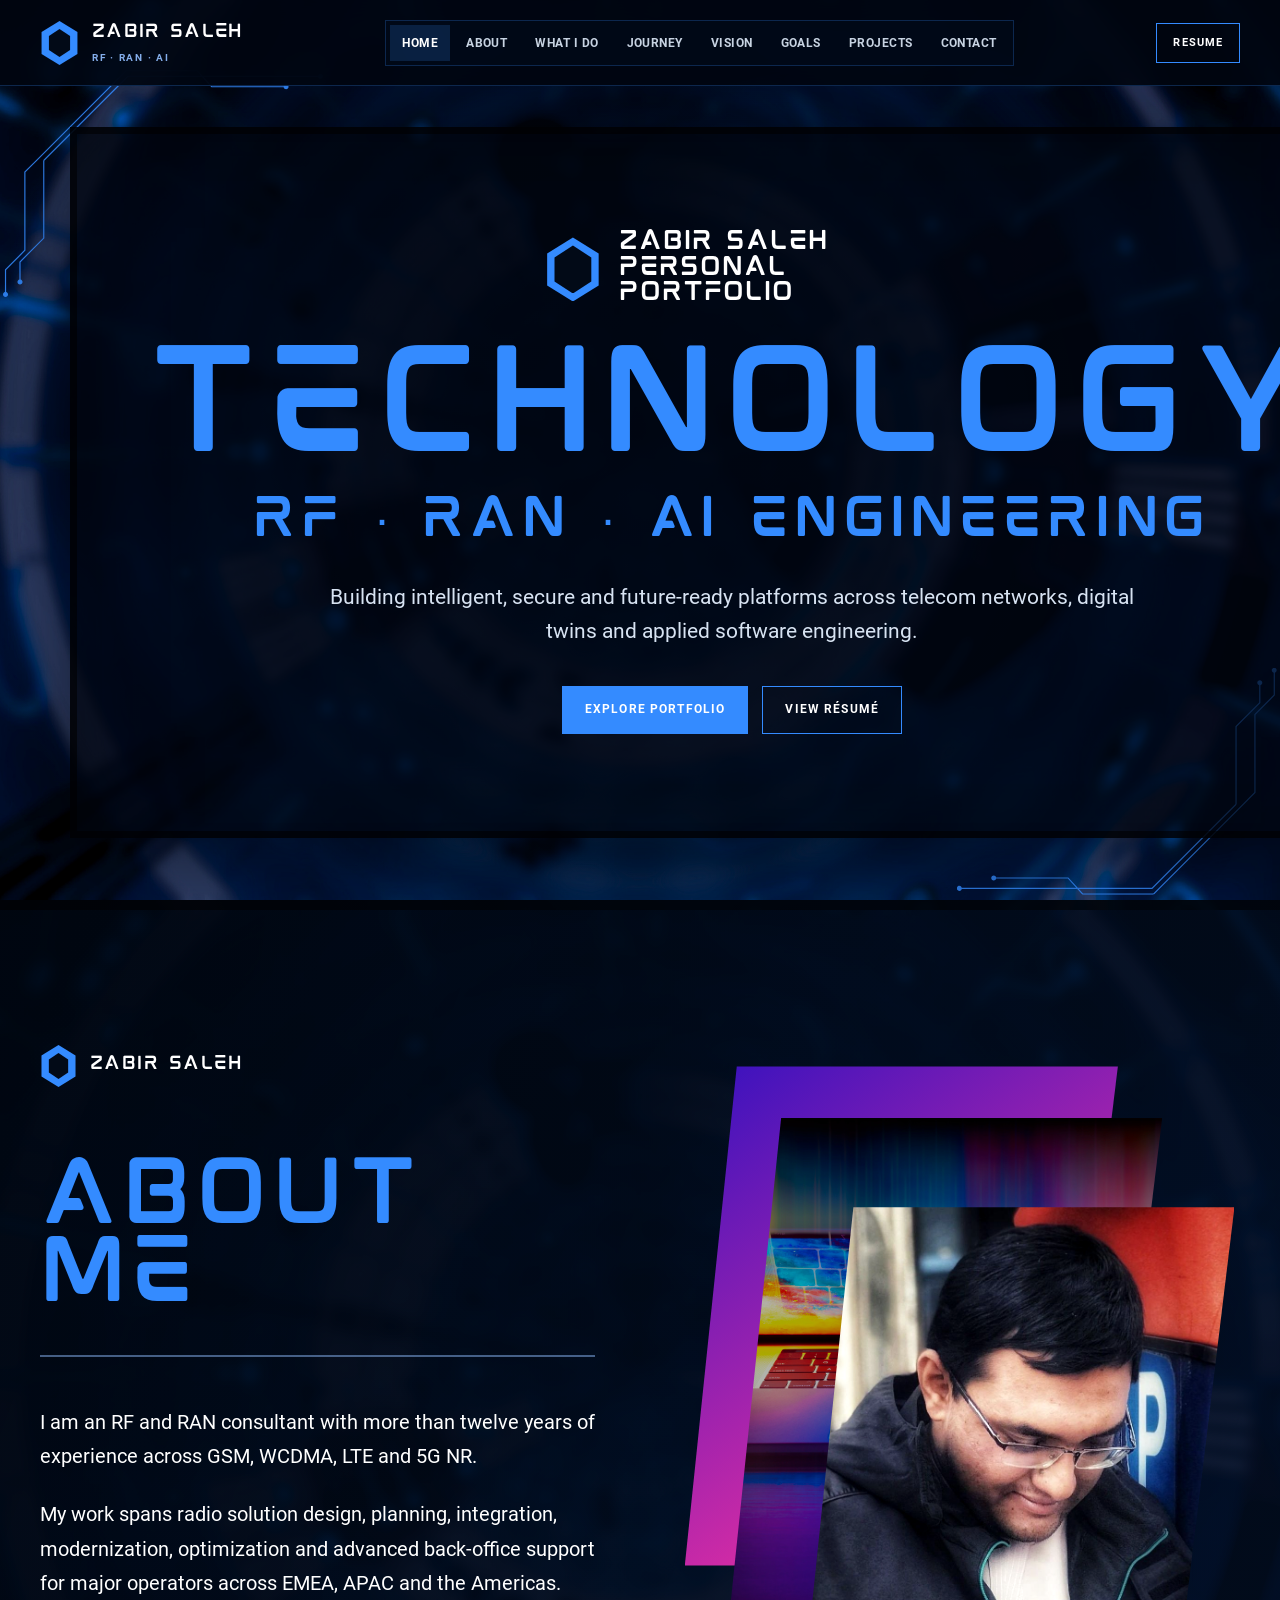
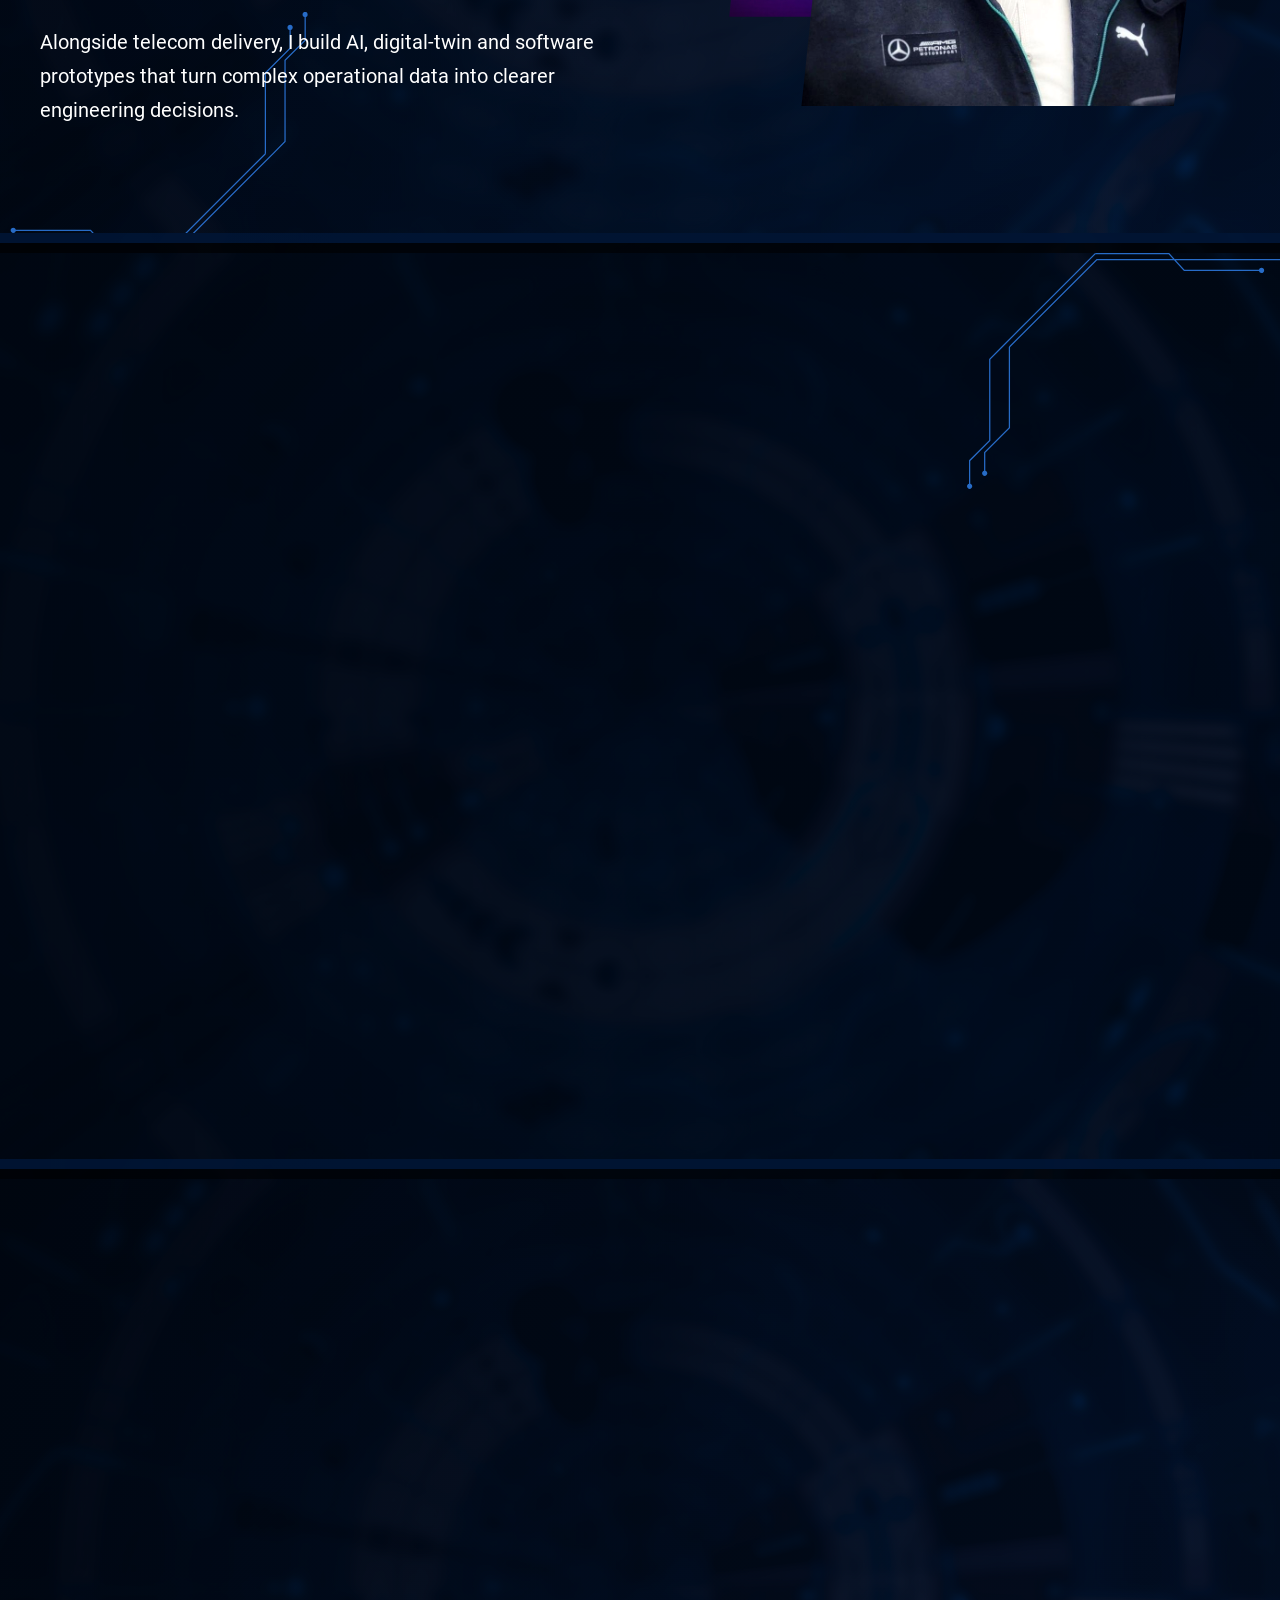
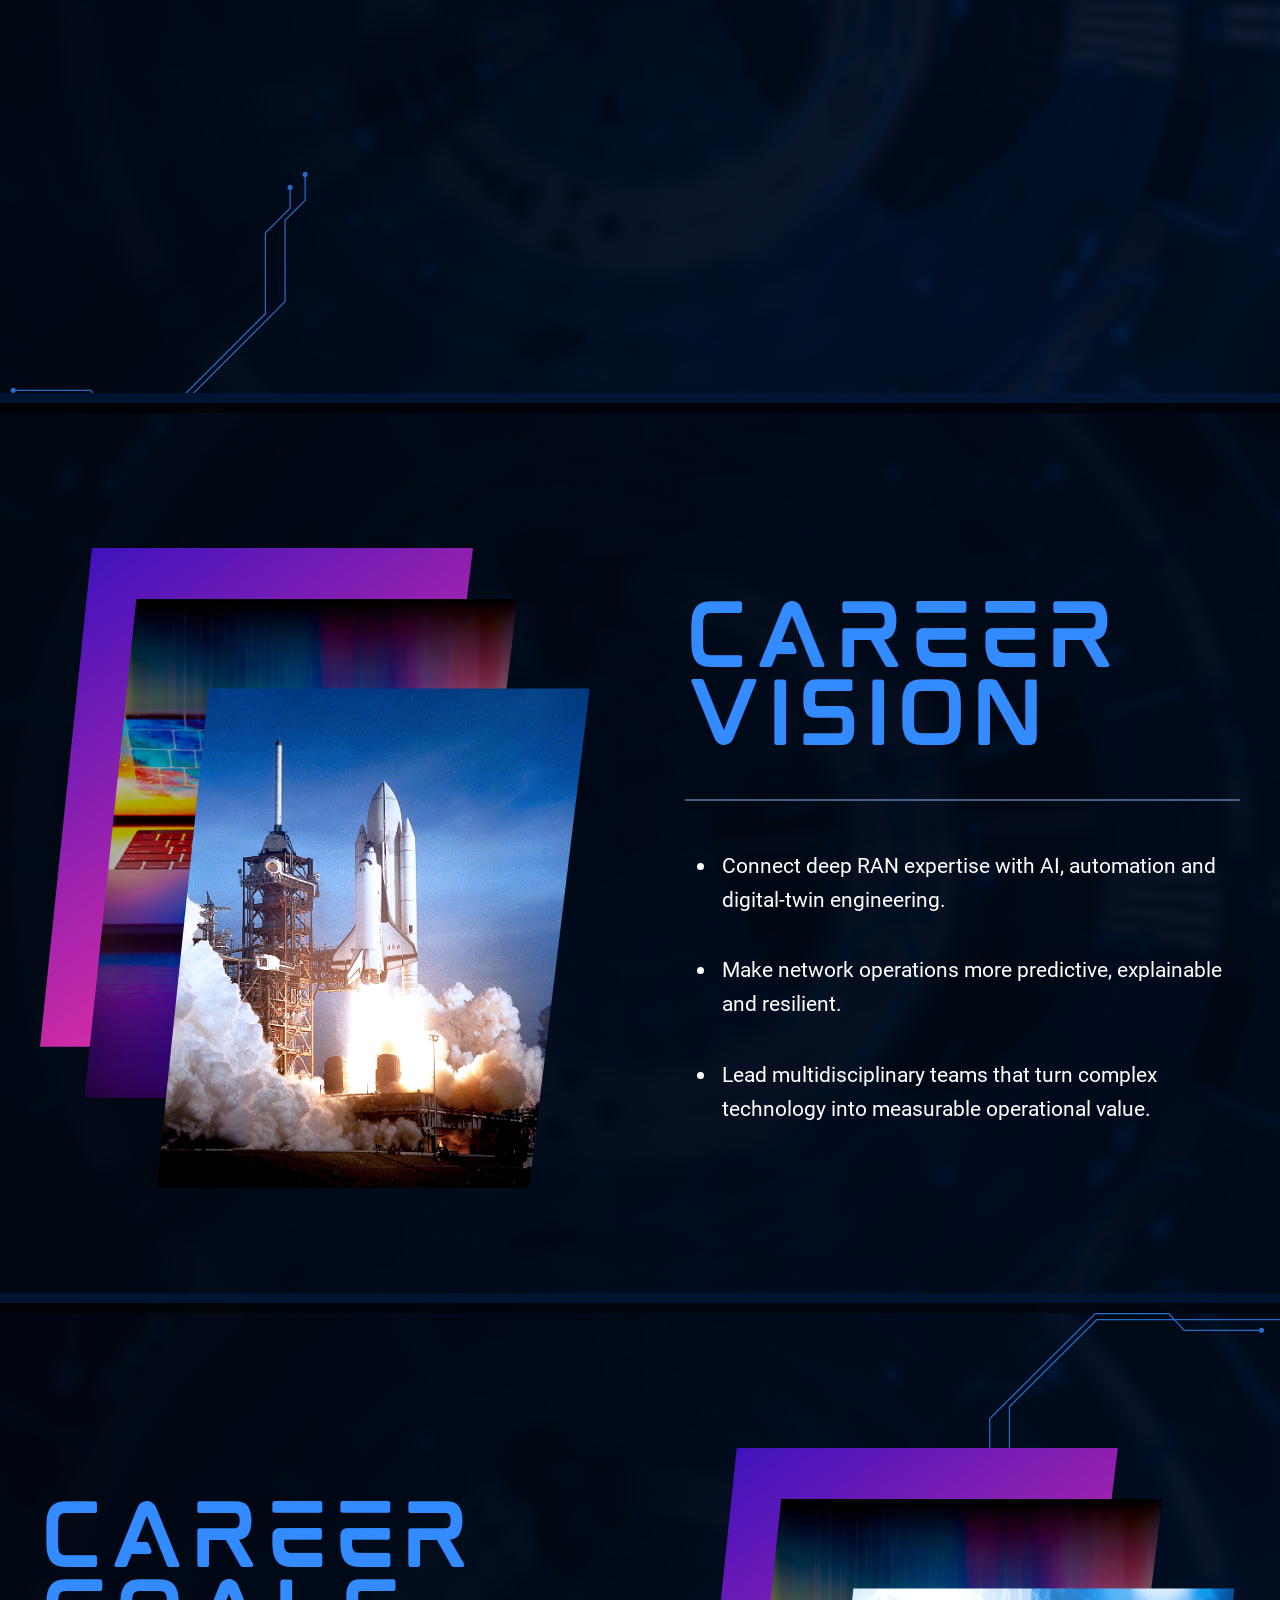
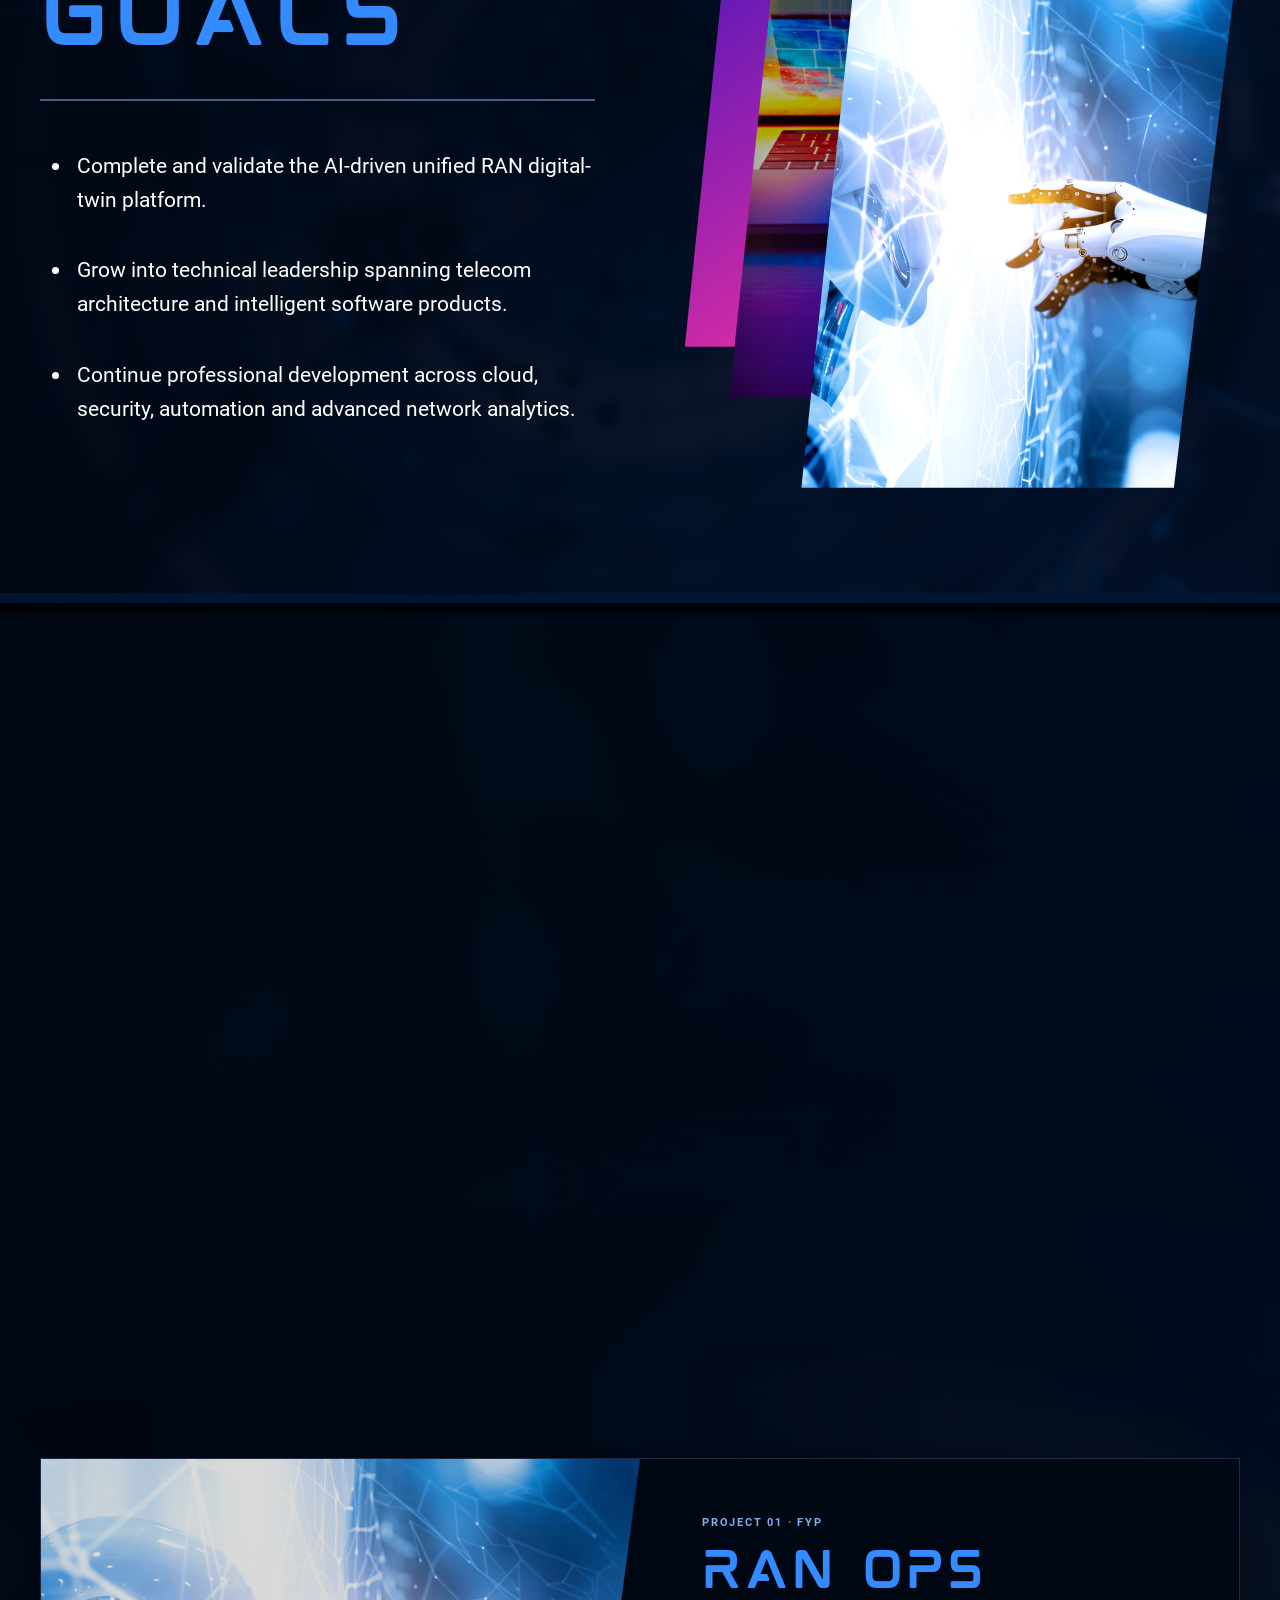
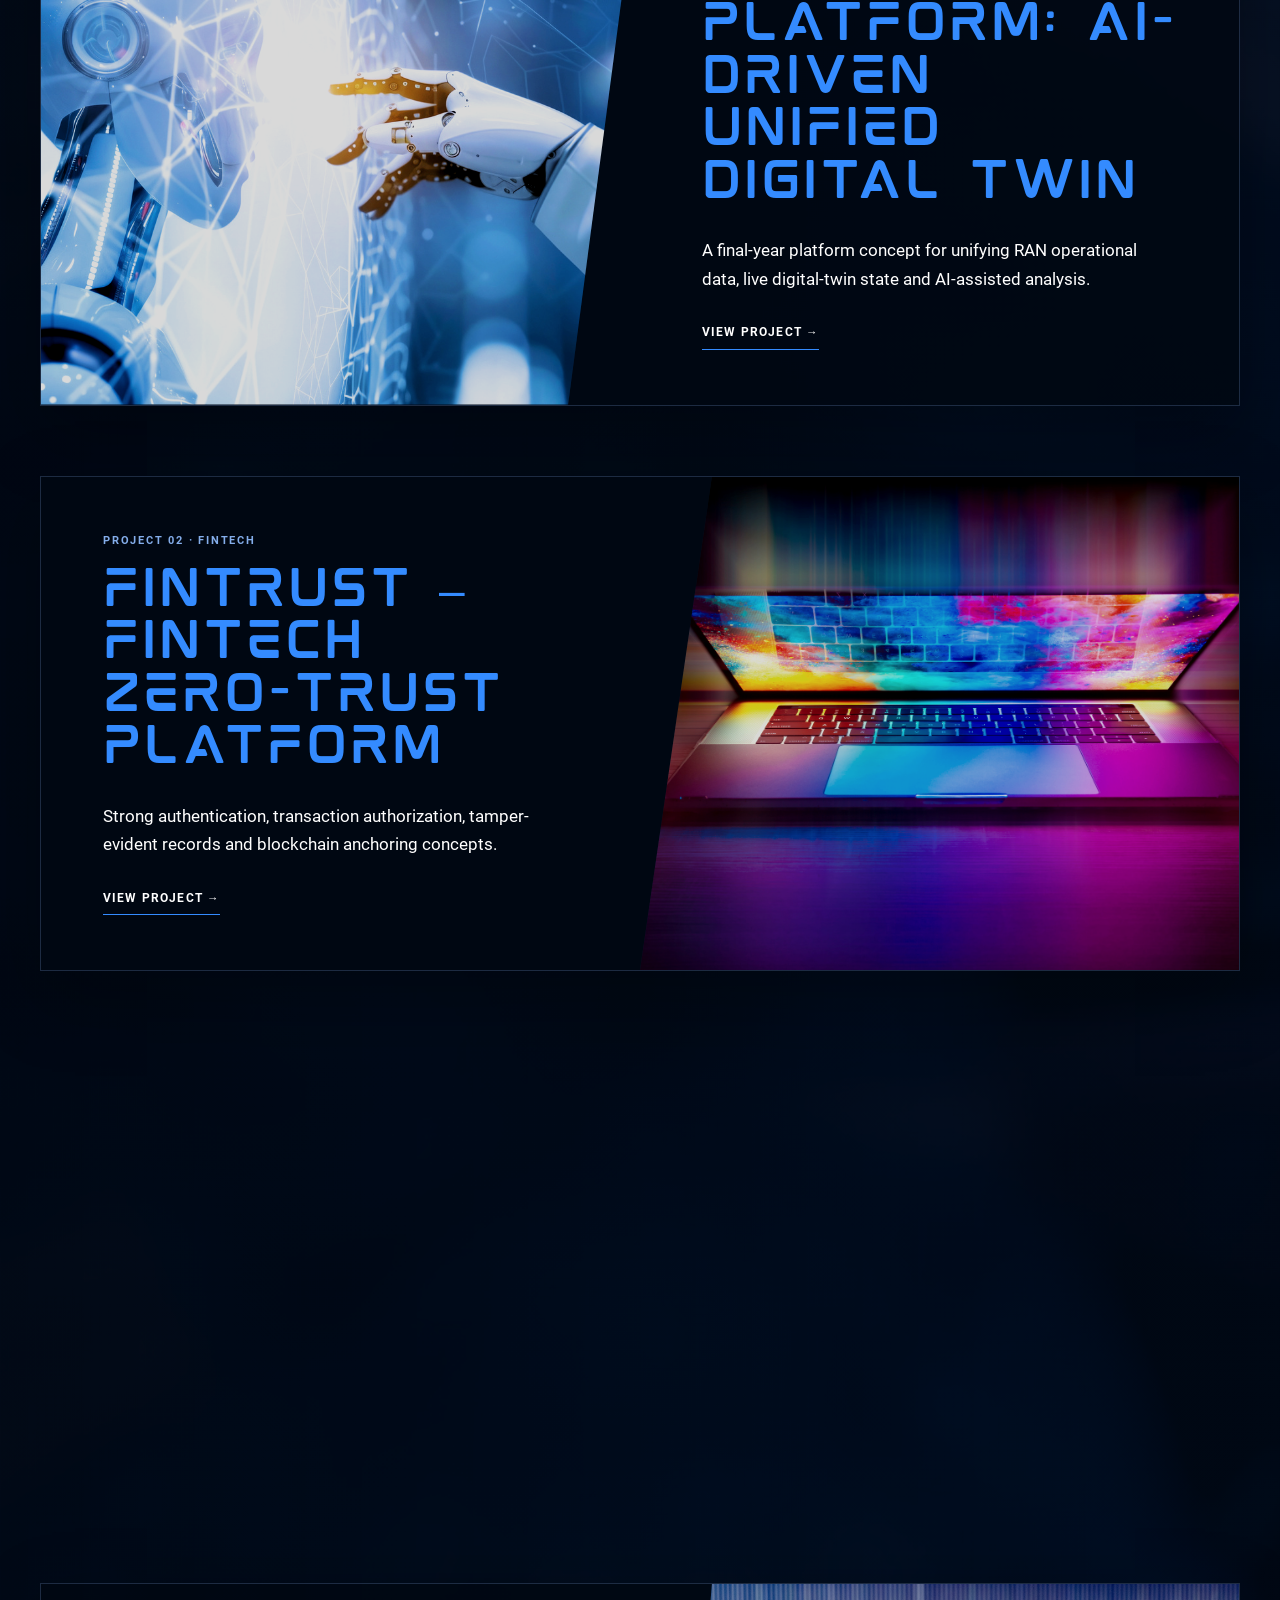
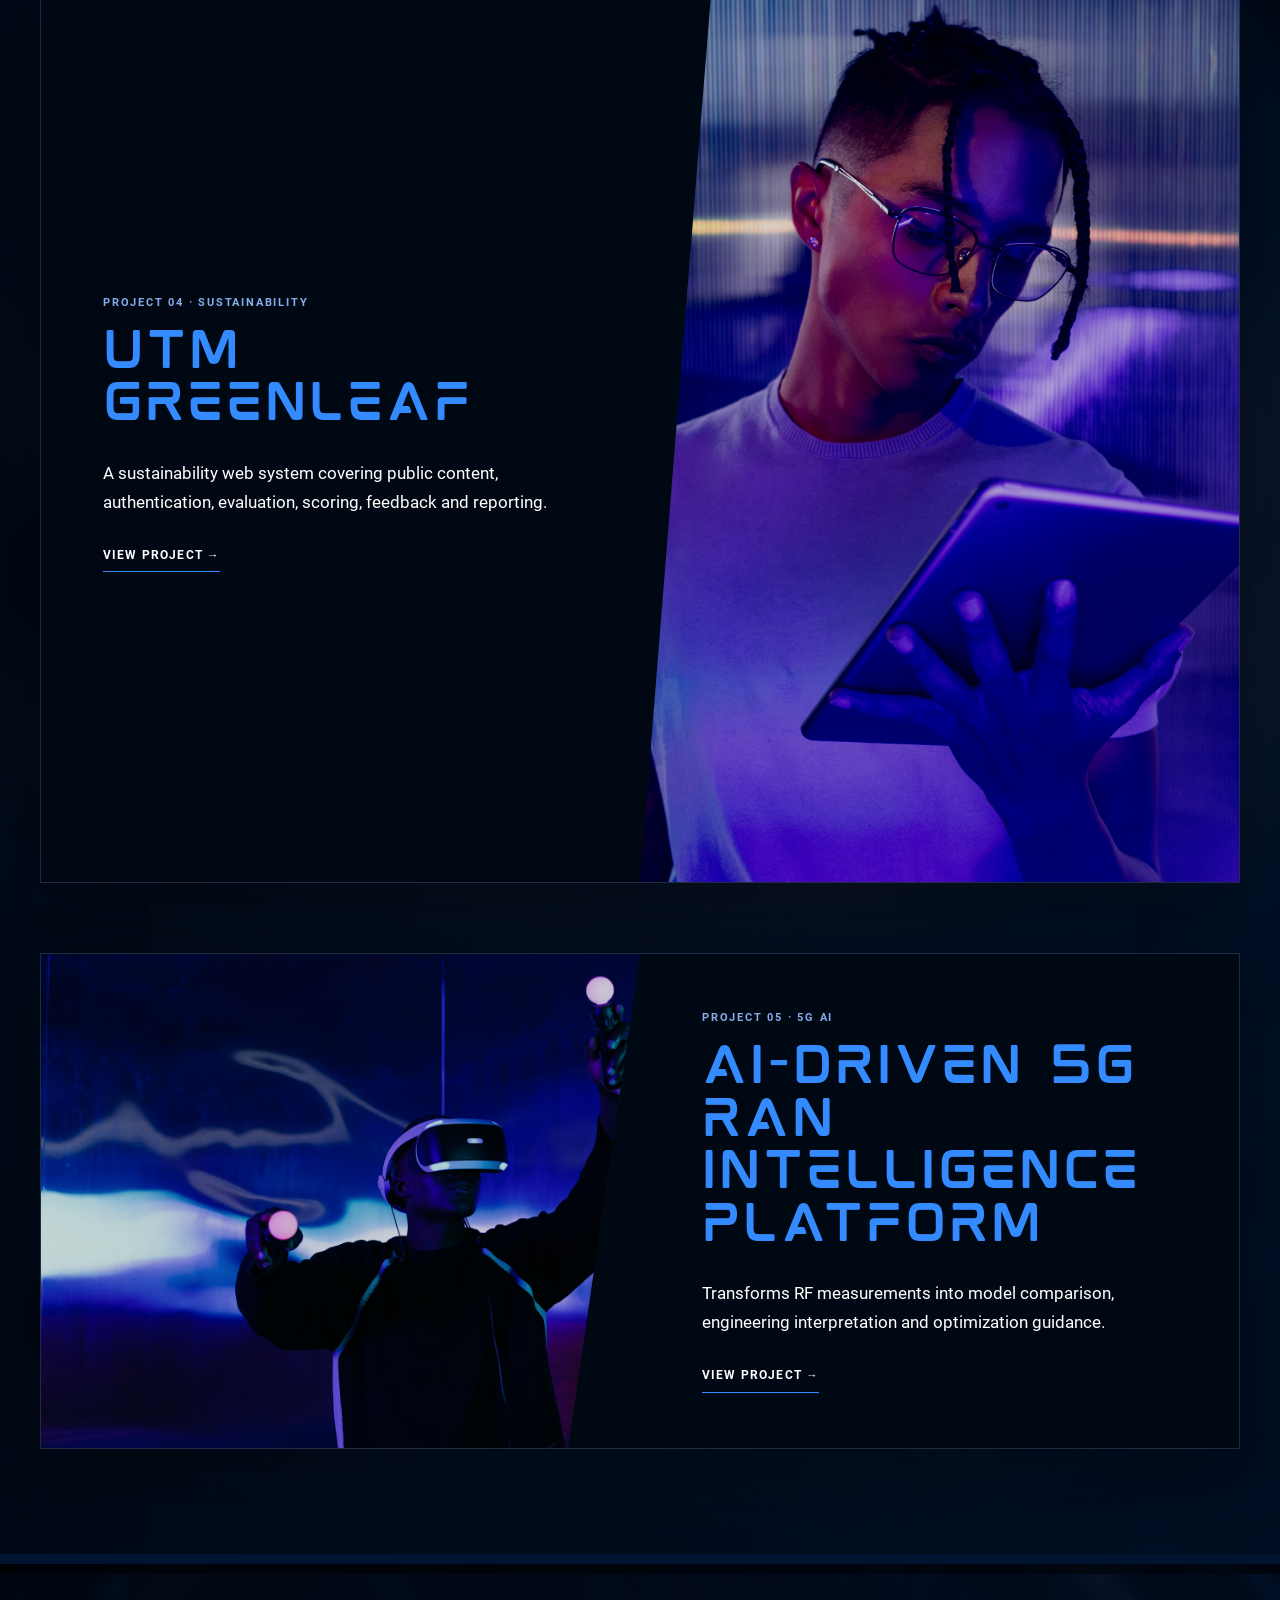
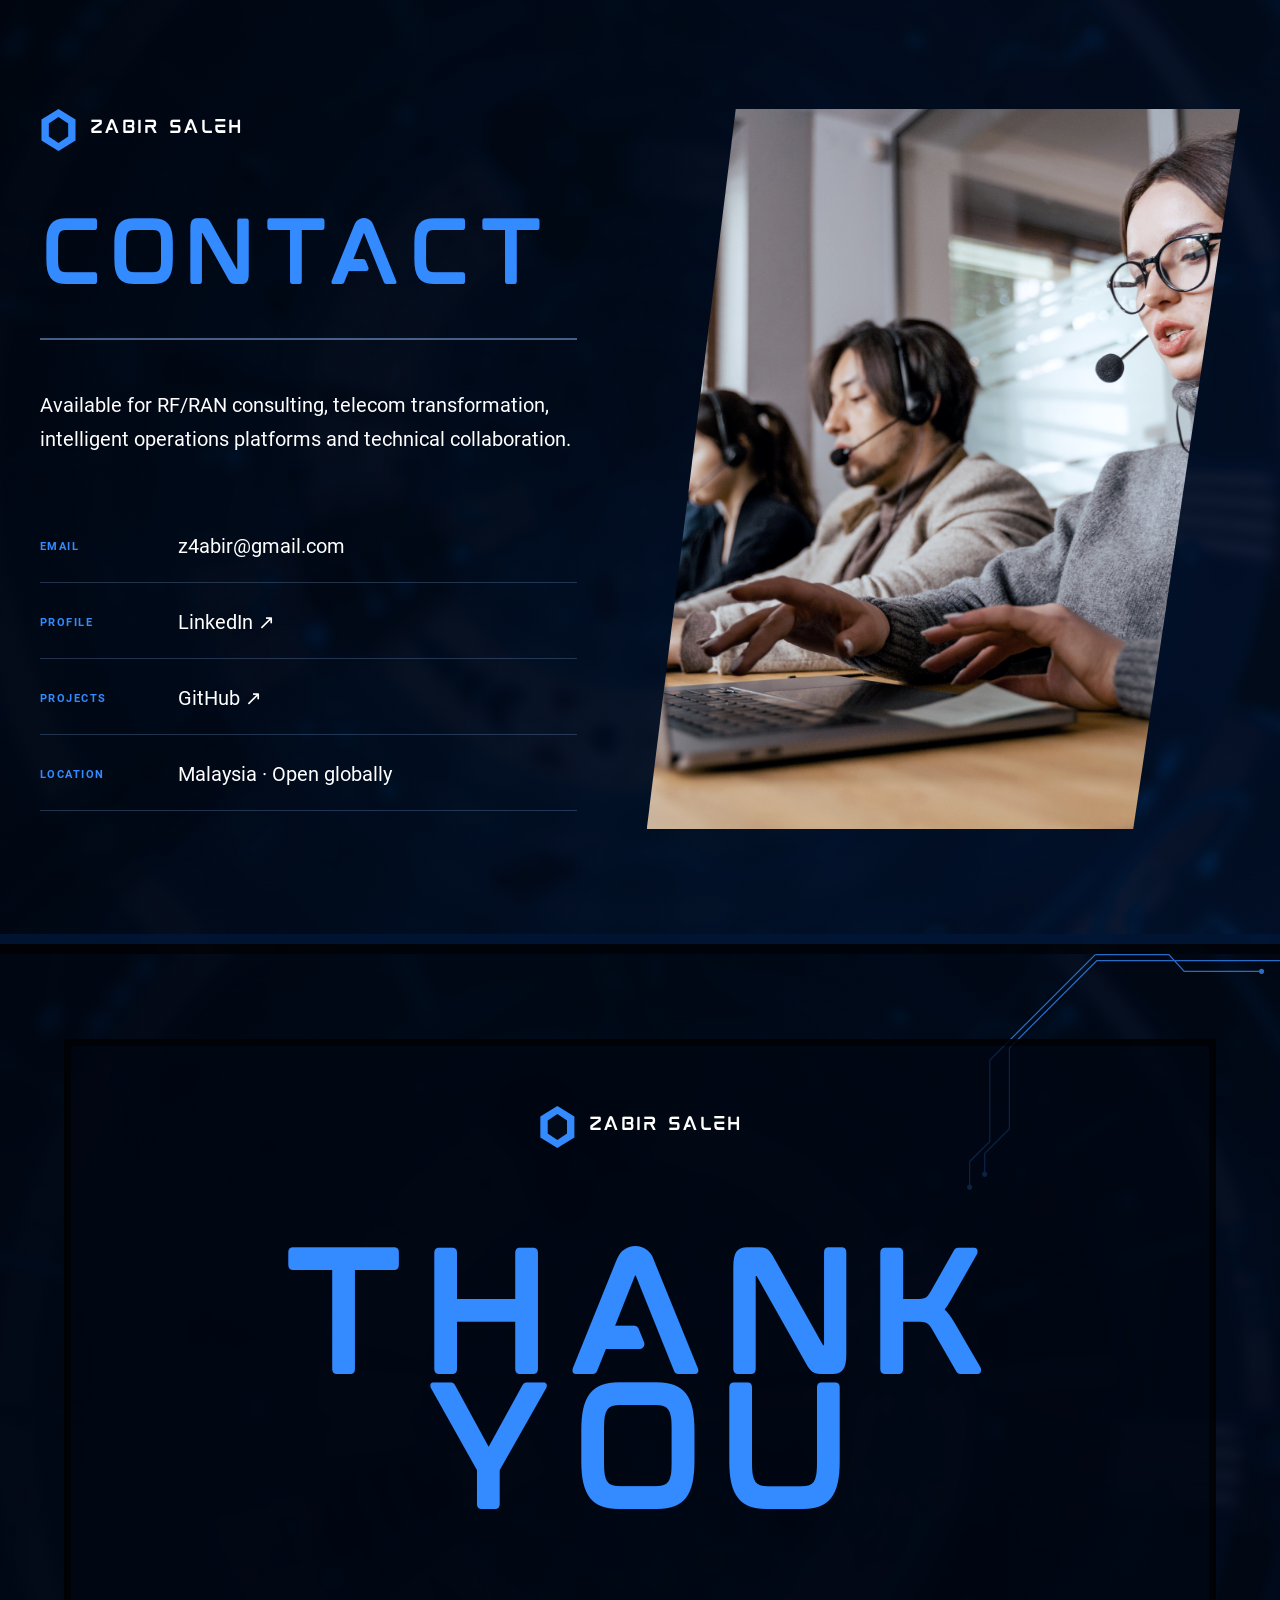
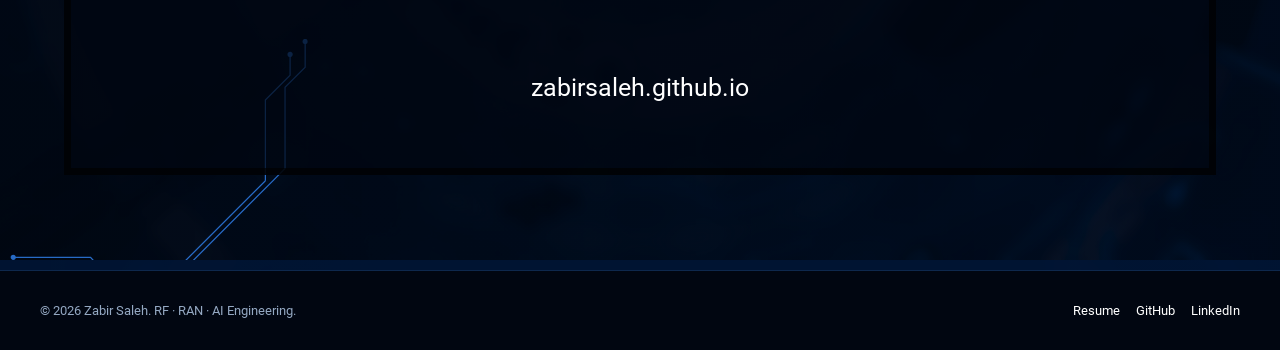
==== commit 0c309d3e: "Update About Me portrait" ====
--- a/index.html
+++ b/index.html
@@ -34,7 +34,7 @@
     "@type": "Person",
     "name": "Zabir Saleh",
     "url": "https://zabirsaleh.github.io/",
-    "image": "https://zabirsaleh.github.io/assets/img/papyrus-portrait.jpg",
+    "image": "https://zabirsaleh.github.io/assets/img/zabir-about.png",
     "jobTitle": "RF & RAN Consultant",
     "description": "Telecom engineer with 12+ years of experience in RF and RAN design, planning, integration and optimization across GSM, WCDMA, LTE and 5G NR.",
     "email": "mailto:z4abir@gmail.com",
@@ -134,7 +134,7 @@
         <figure class="deck-diagonal-stack reveal">
           <span class="deck-image-layer layer-one"></span>
           <span class="deck-image-layer layer-two"></span>
-          <img src="assets/img/papyrus-portrait.jpg" width="690" height="925" alt="Zabir Saleh" loading="lazy">
+          <img src="assets/img/zabir-about.png" width="1080" height="1080" alt="Zabir Saleh" loading="lazy">
         </figure>
       </div>
     </section>
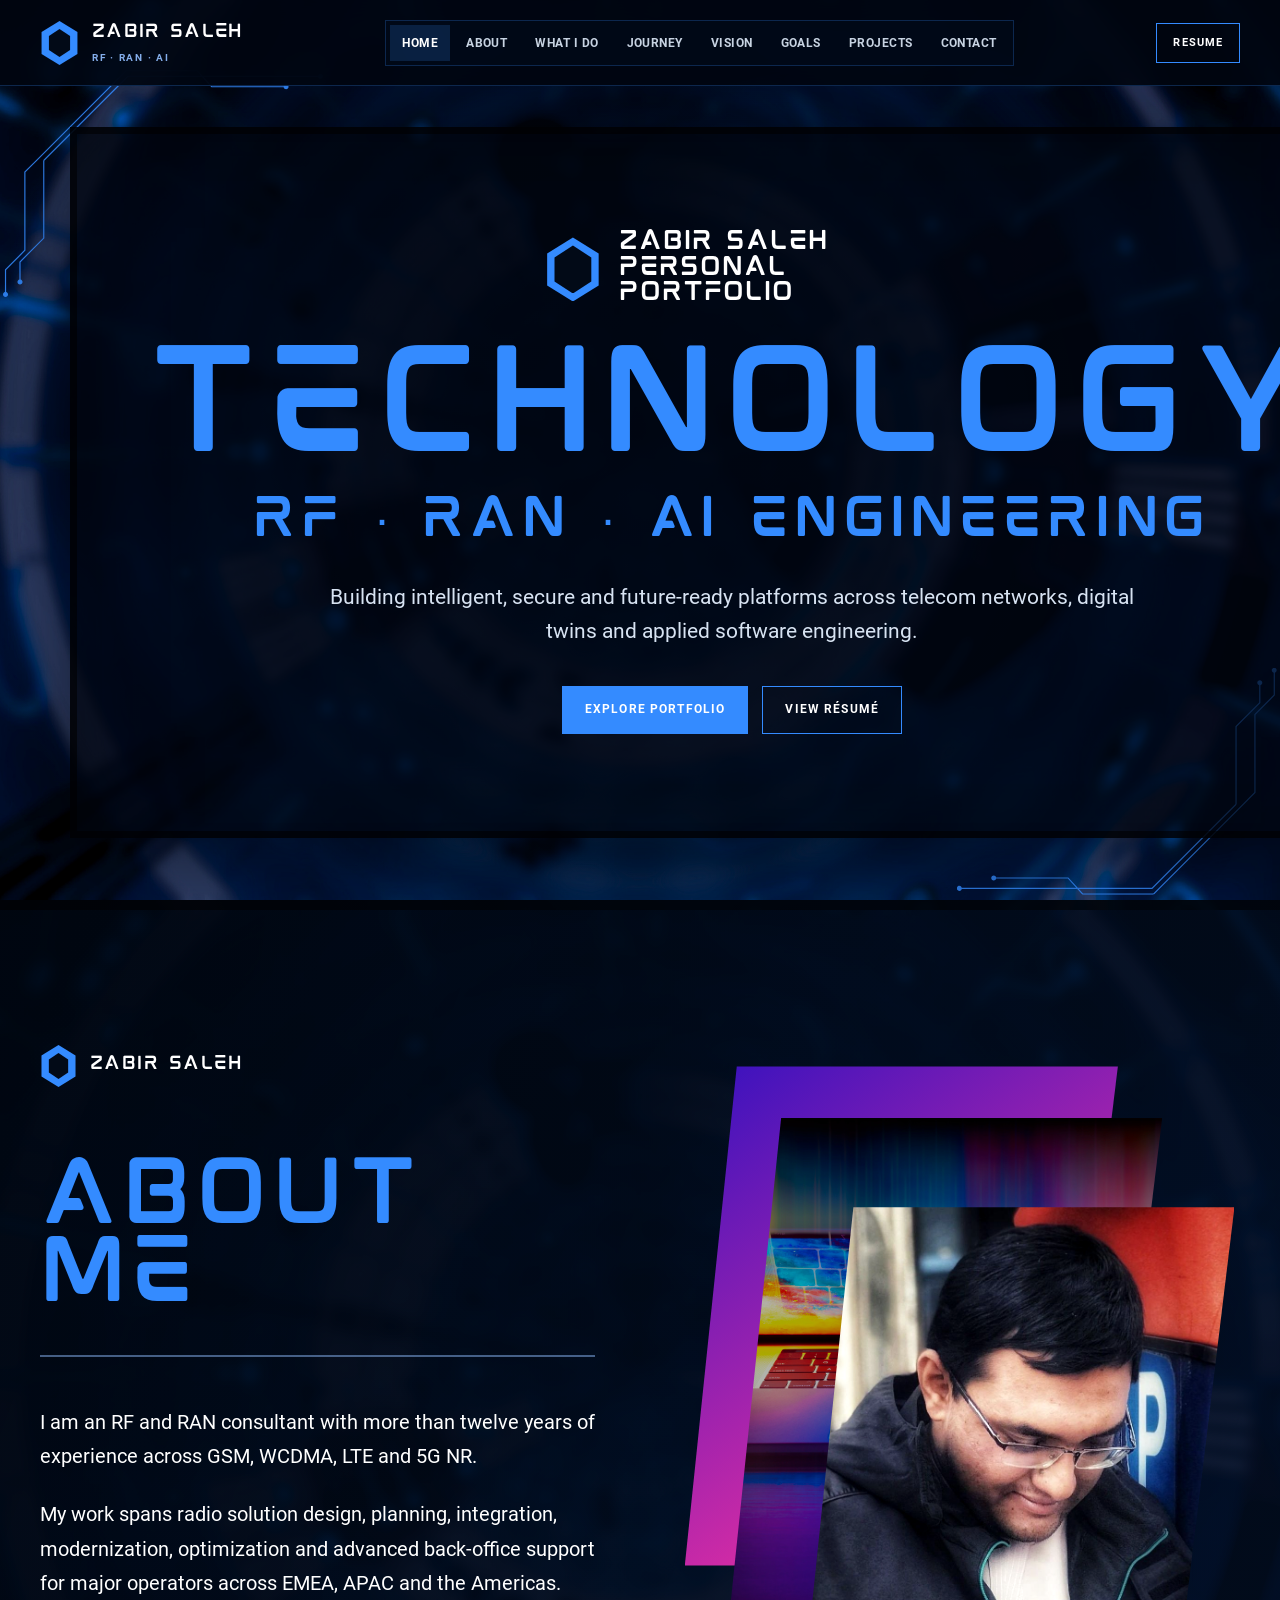
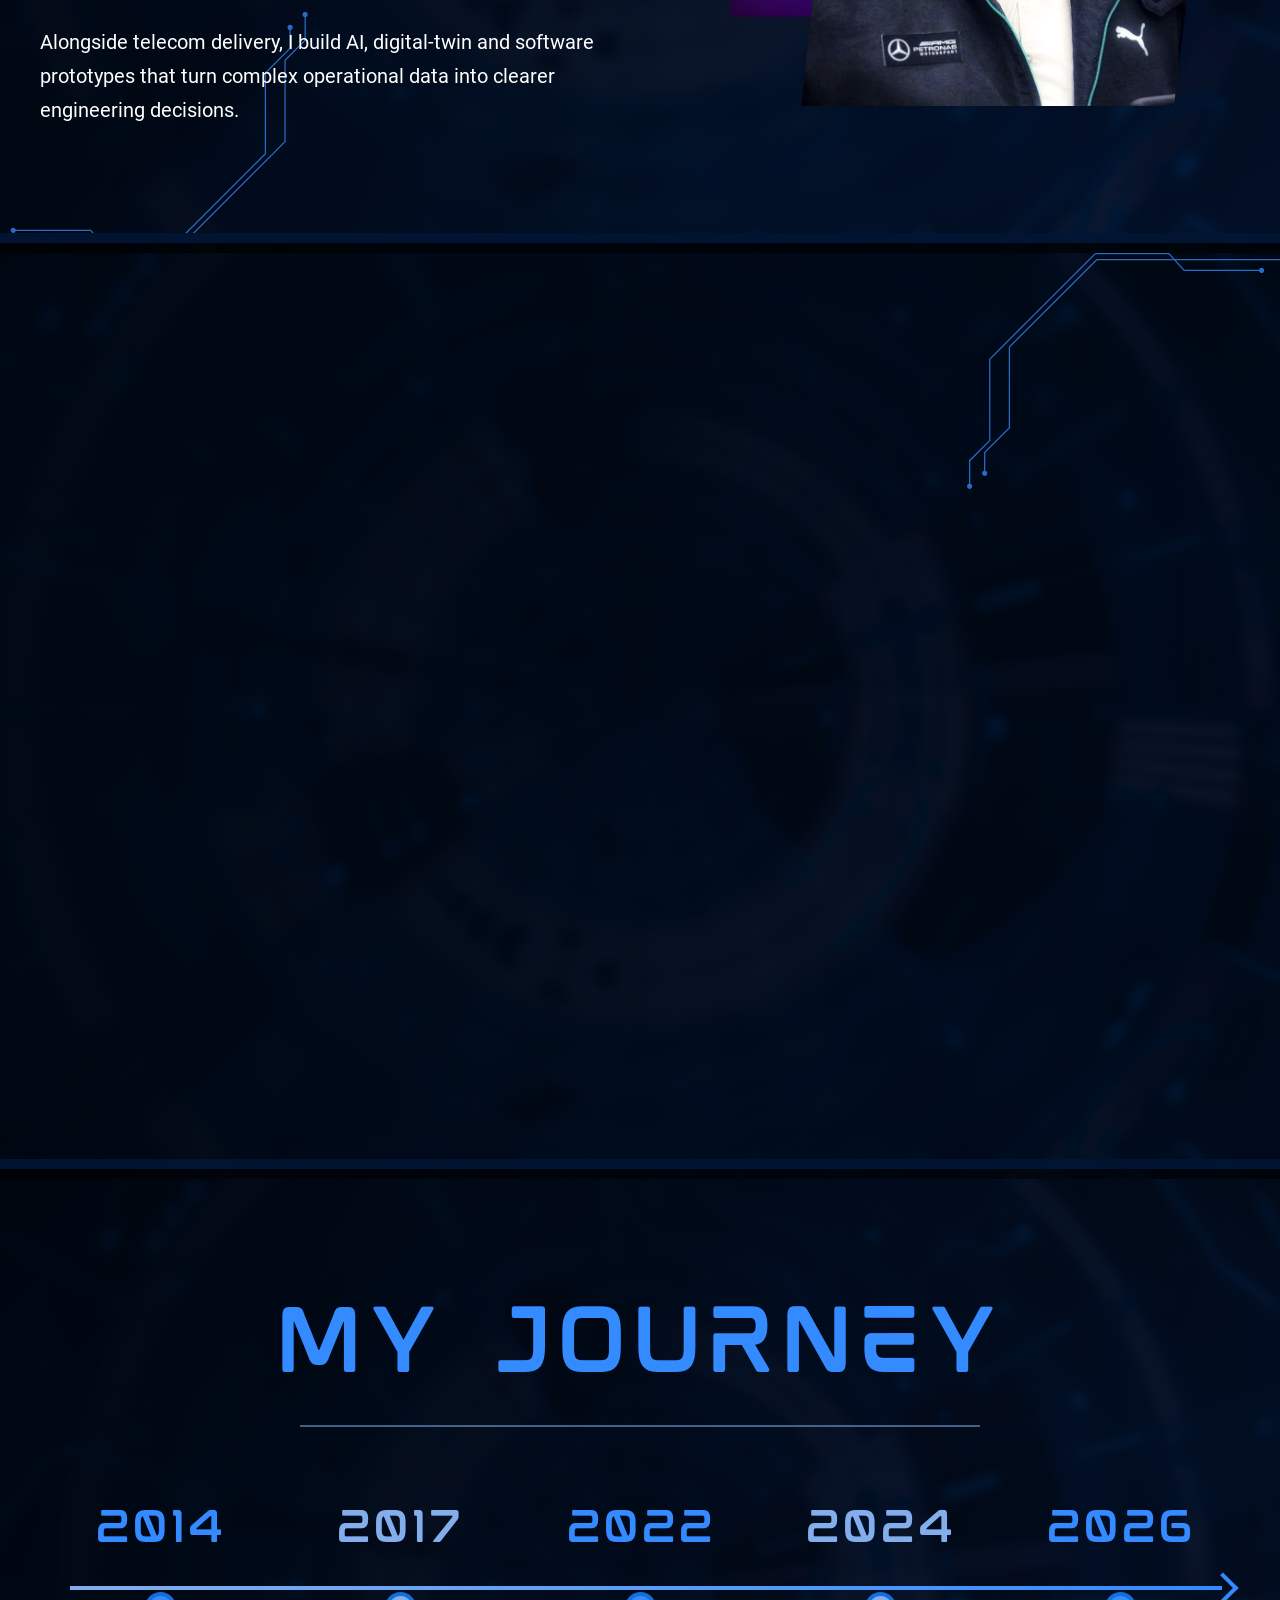
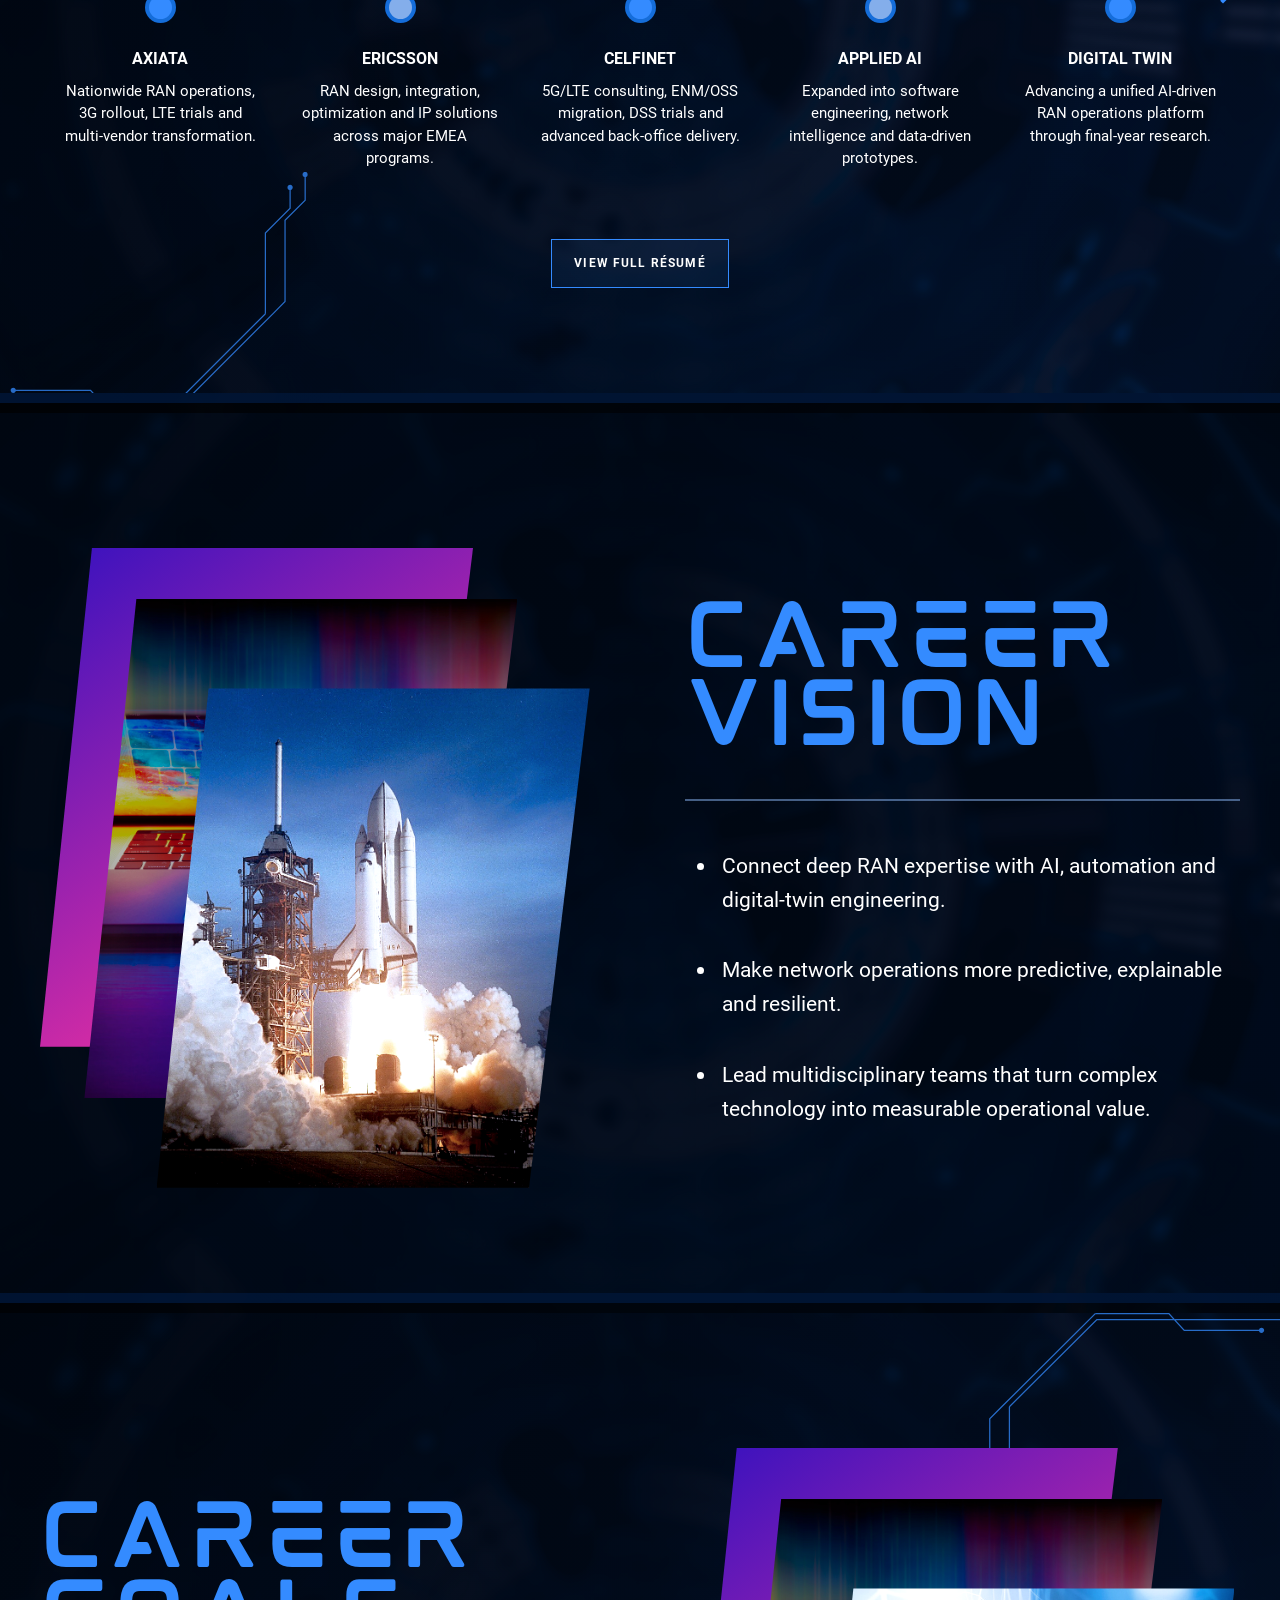
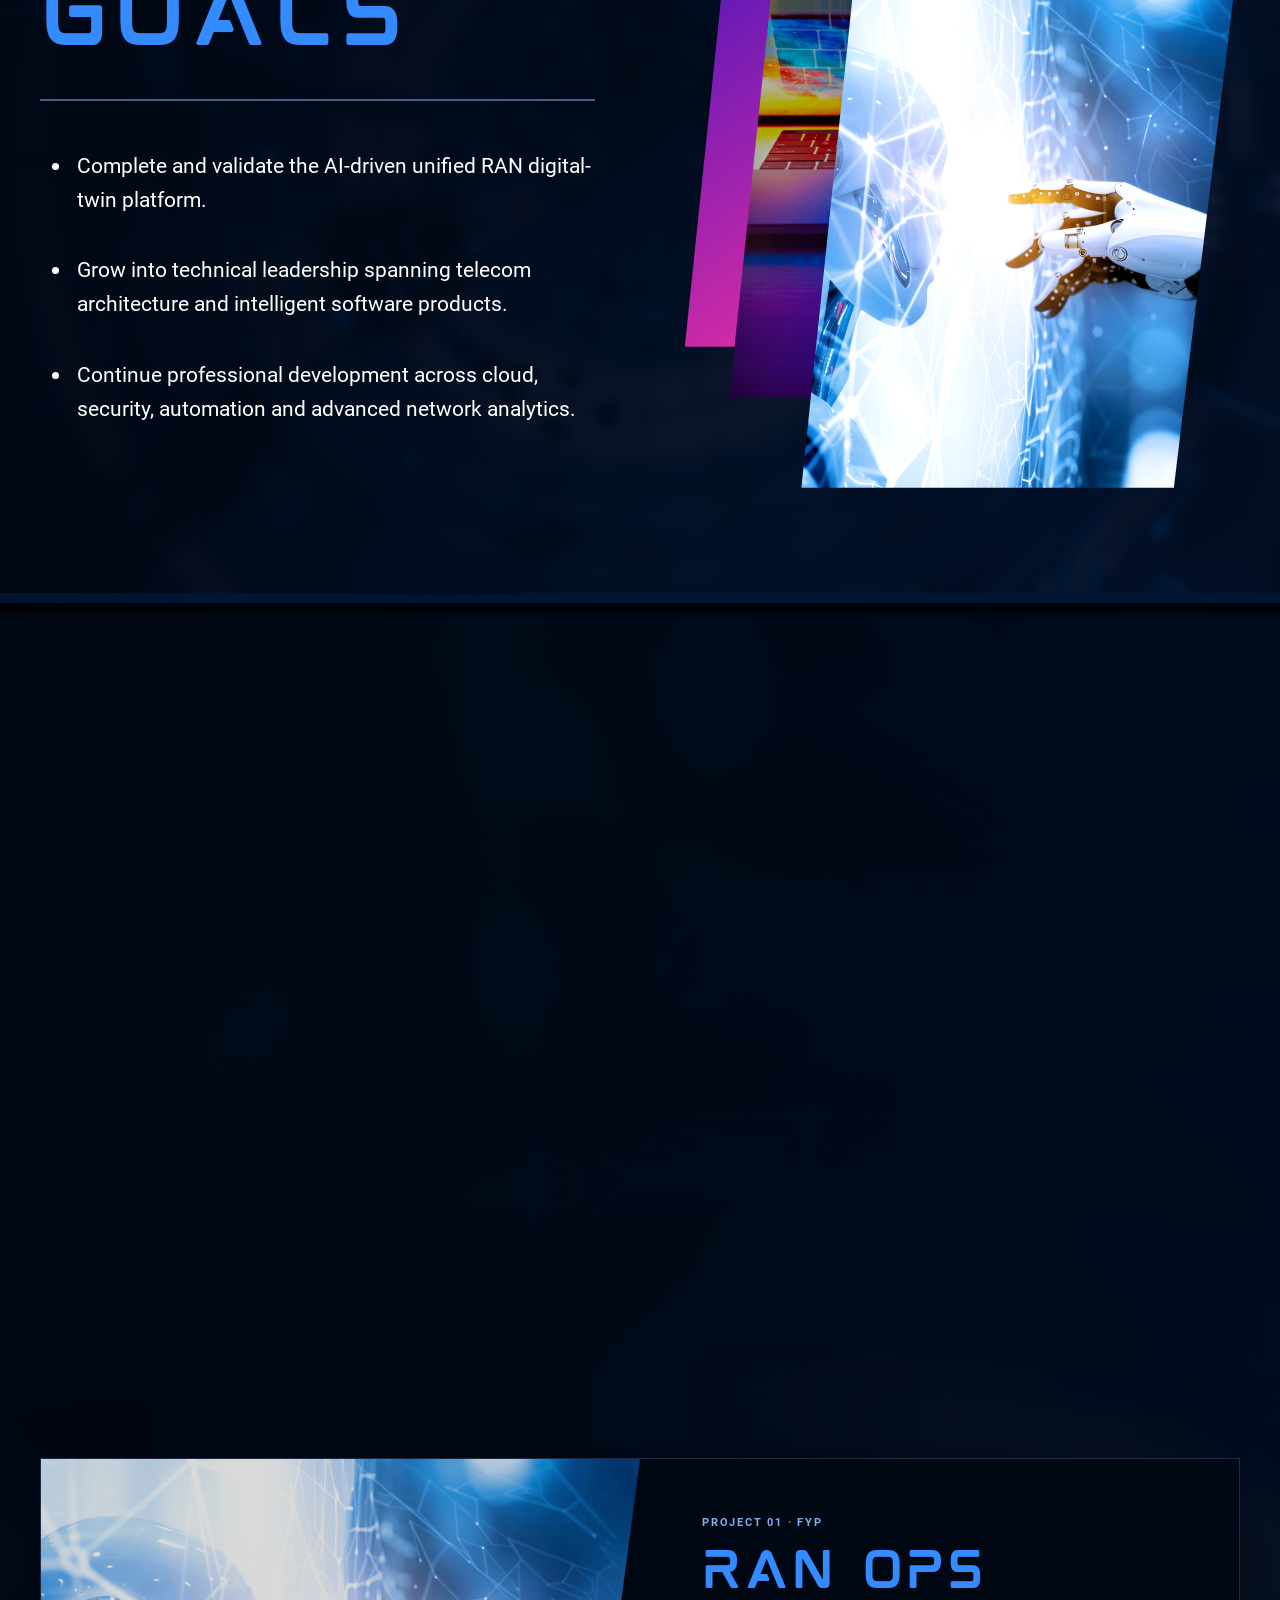
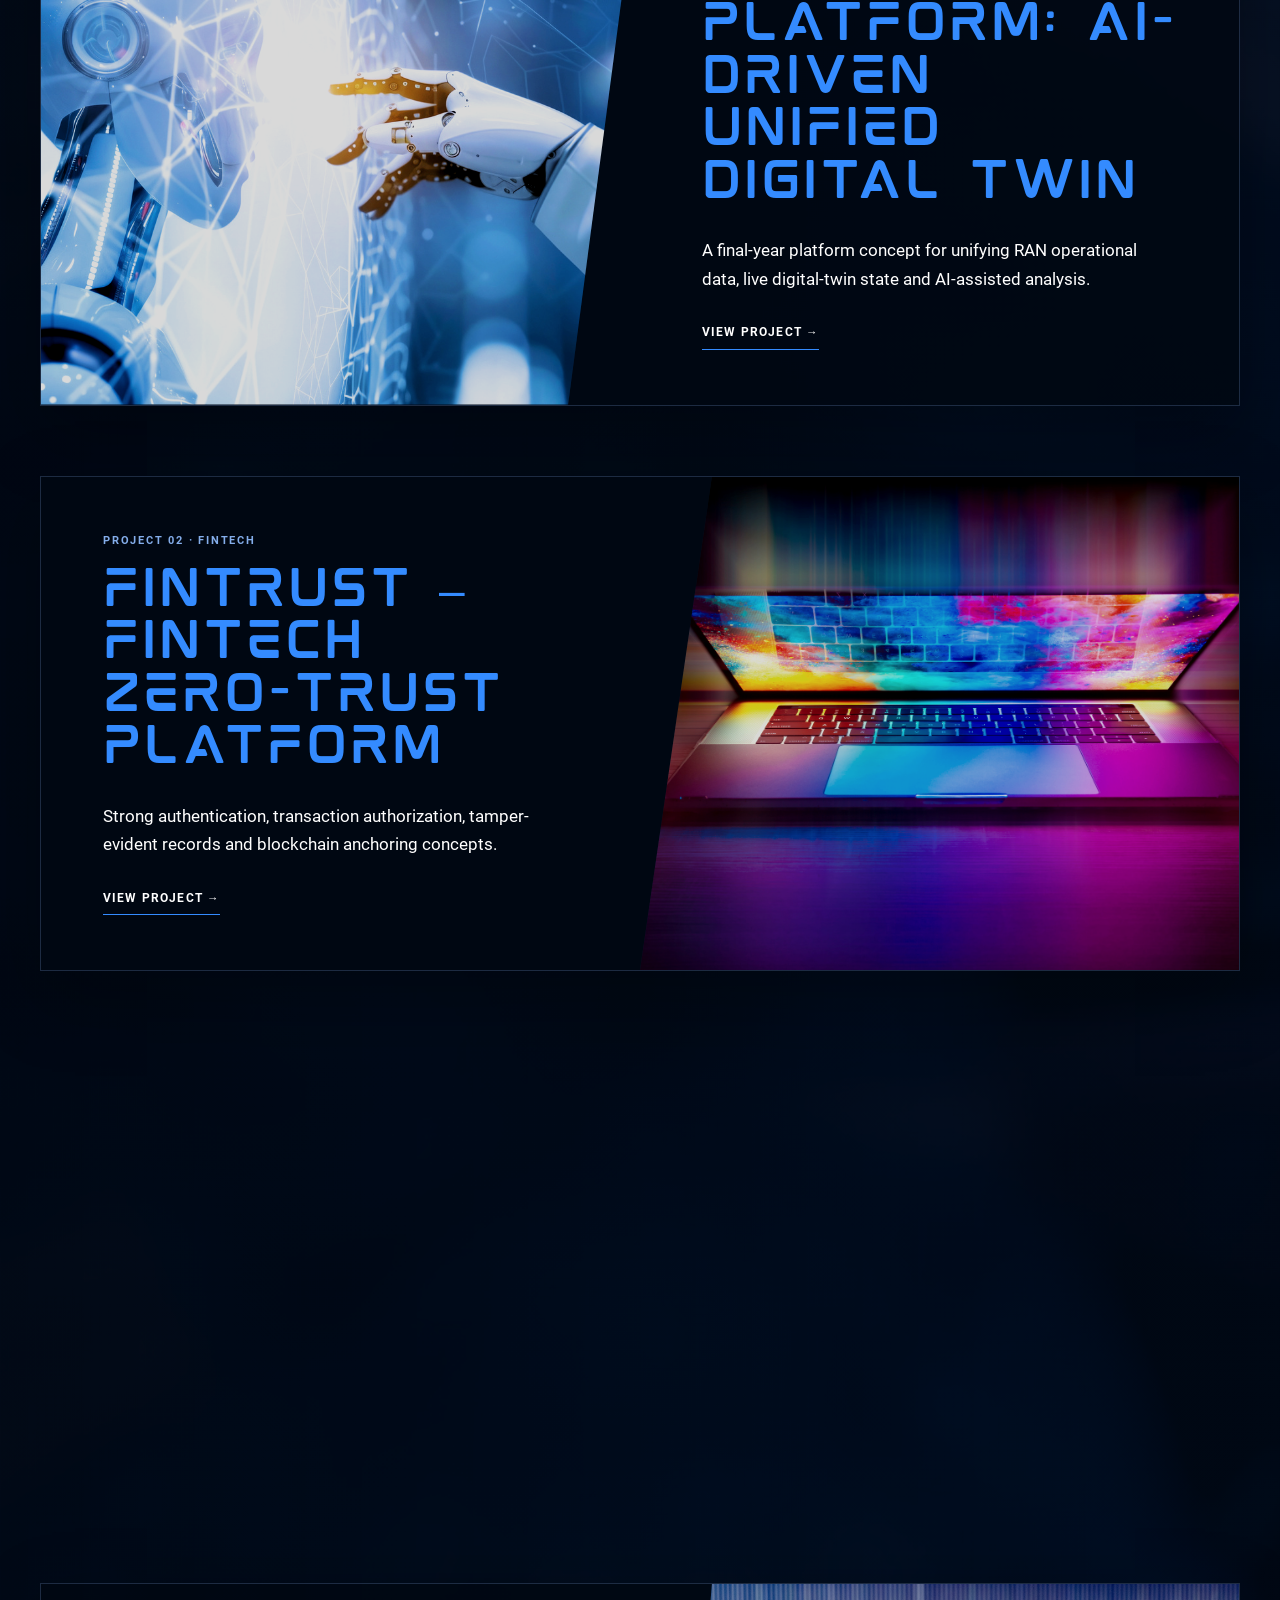
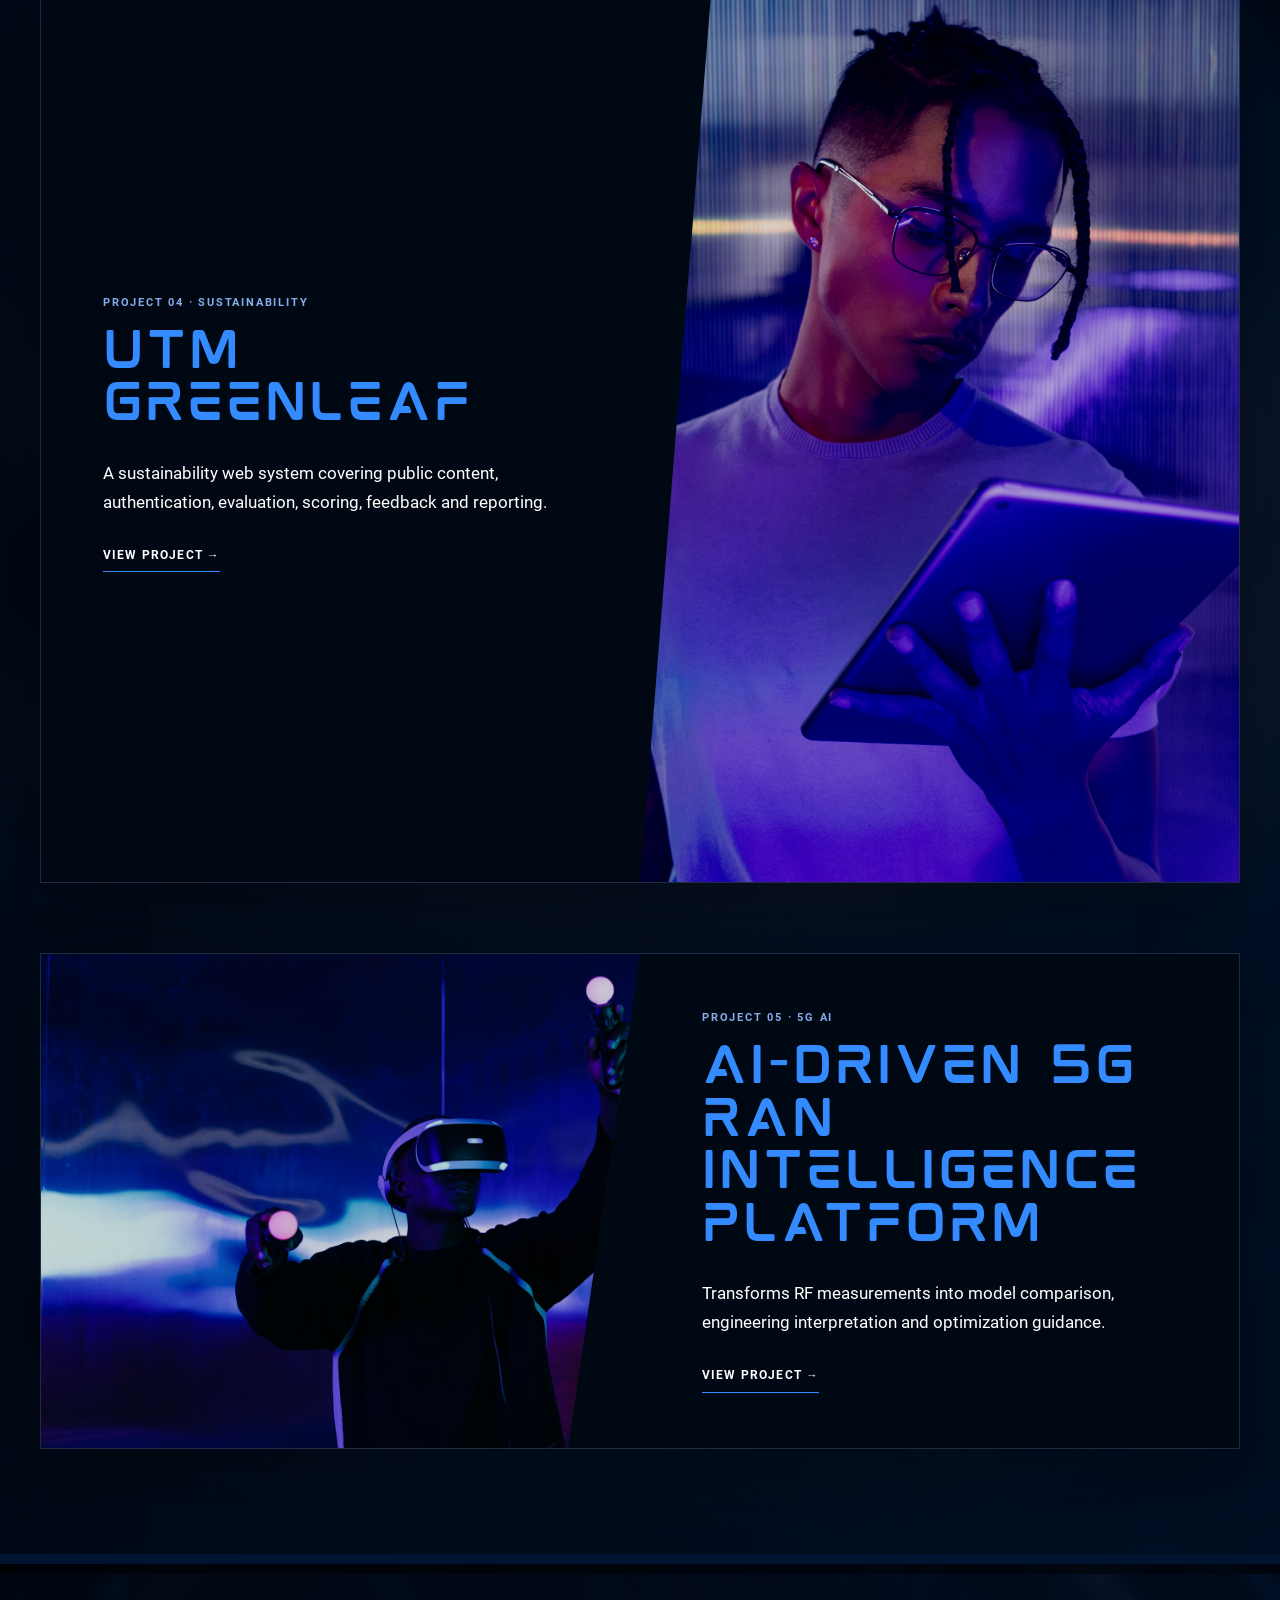
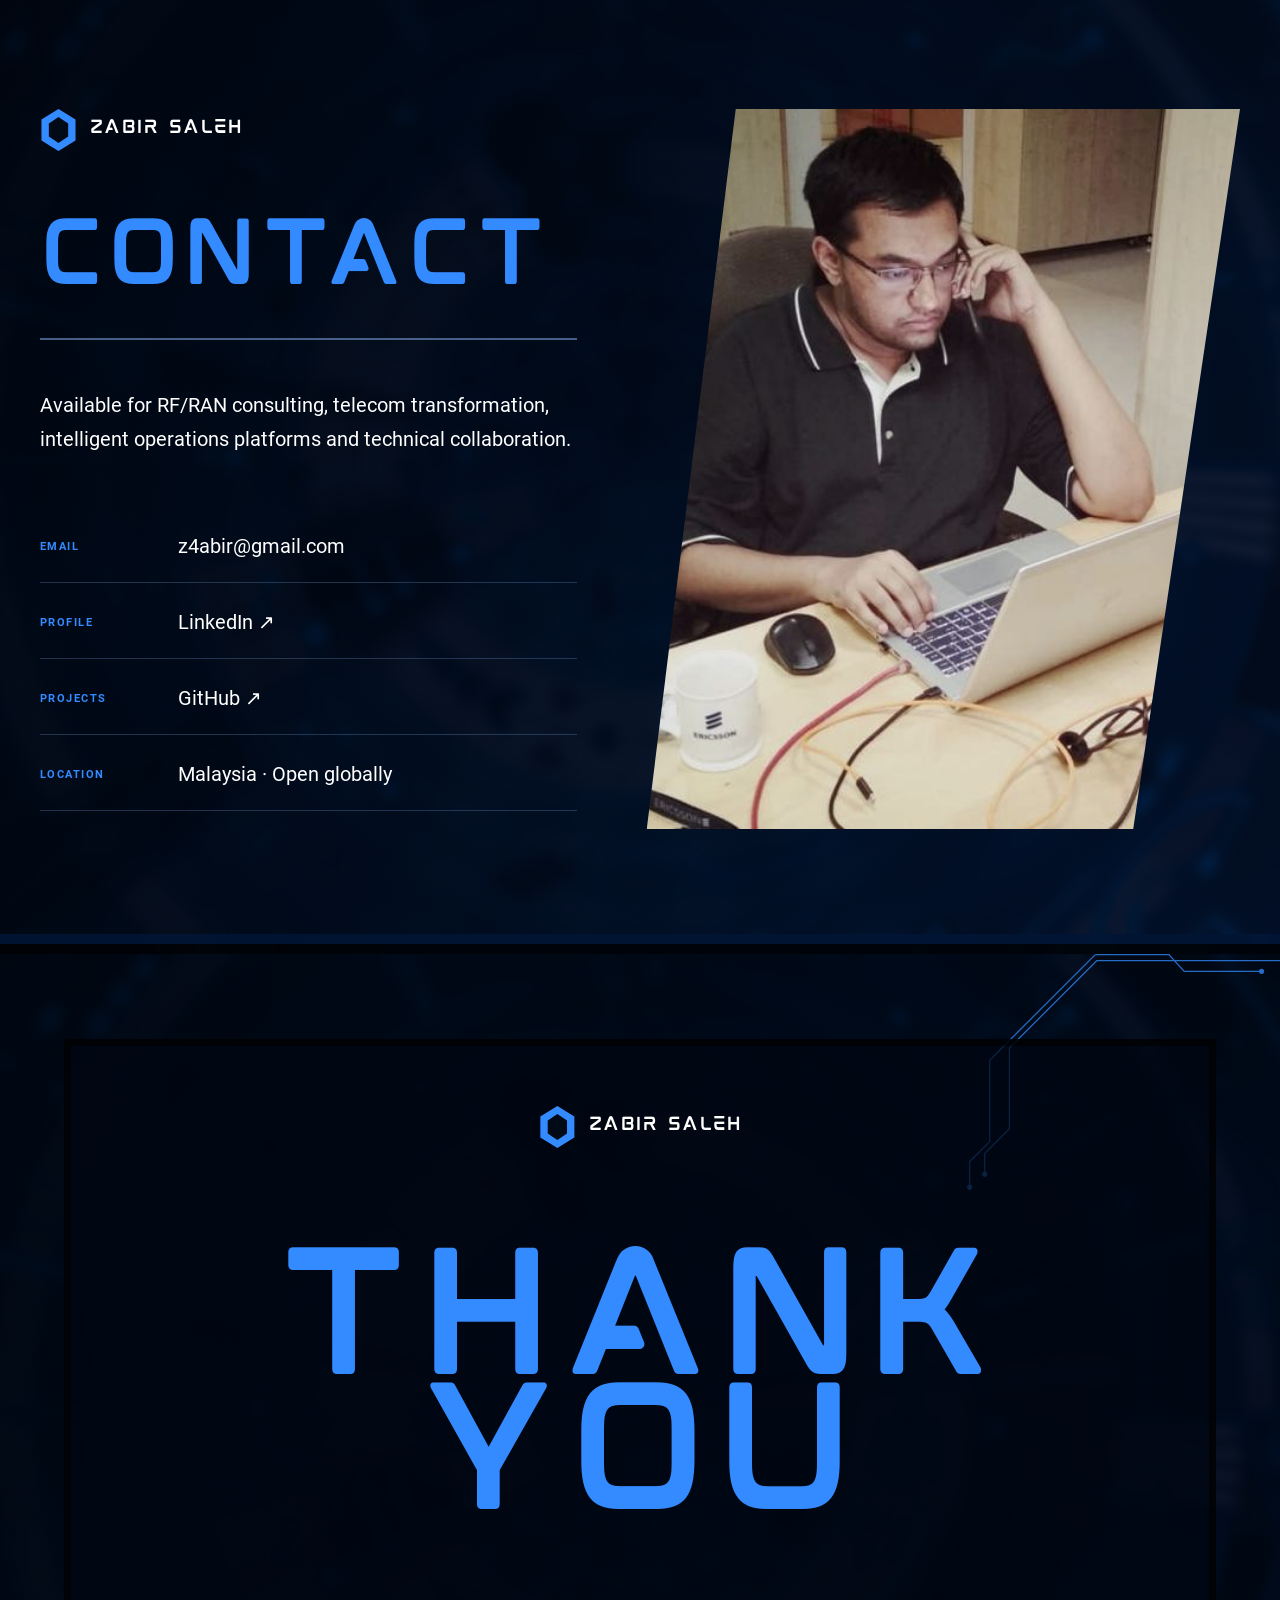
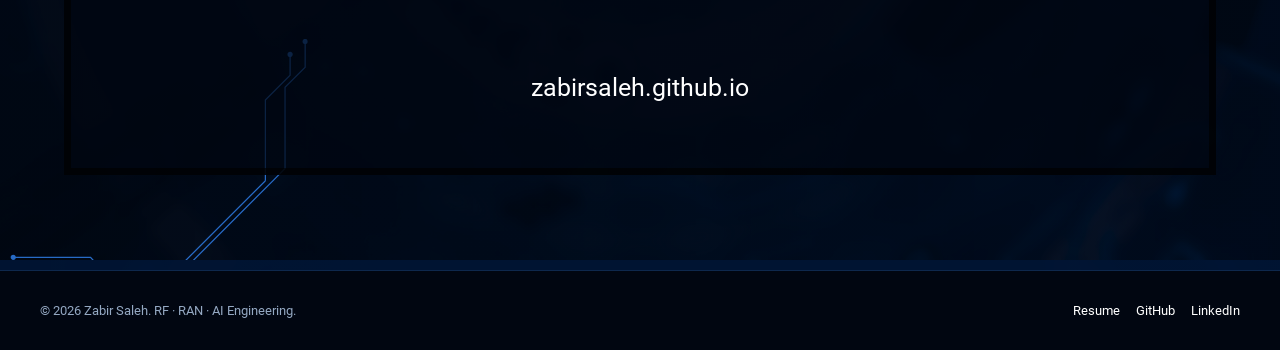
==== commit f79abdf6: "Update Contact section photo" ====
--- a/index.html
+++ b/index.html
@@ -267,7 +267,7 @@
             <div><span>LOCATION</span><strong>Malaysia · Open globally</strong></div>
           </div>
         </div>
-        <figure class="deck-contact-image reveal"><img src="assets/img/tech-contact.jpg" width="1024" height="683" alt="Technology professional collaborating online" loading="lazy"></figure>
+        <figure class="deck-contact-image reveal"><img src="assets/img/zabir-contact.png" width="1080" height="607" alt="Zabir Saleh working at his laptop" loading="lazy"></figure>
       </div>
     </section>
 
--- a/assets/css/tech-deck.css
+++ b/assets/css/tech-deck.css
@@ -744,6 +744,7 @@
   width: 100%;
   height: 100%;
   object-fit: cover;
+  object-position: 40% center;
   filter: saturate(.76) contrast(1.06);
 }
 
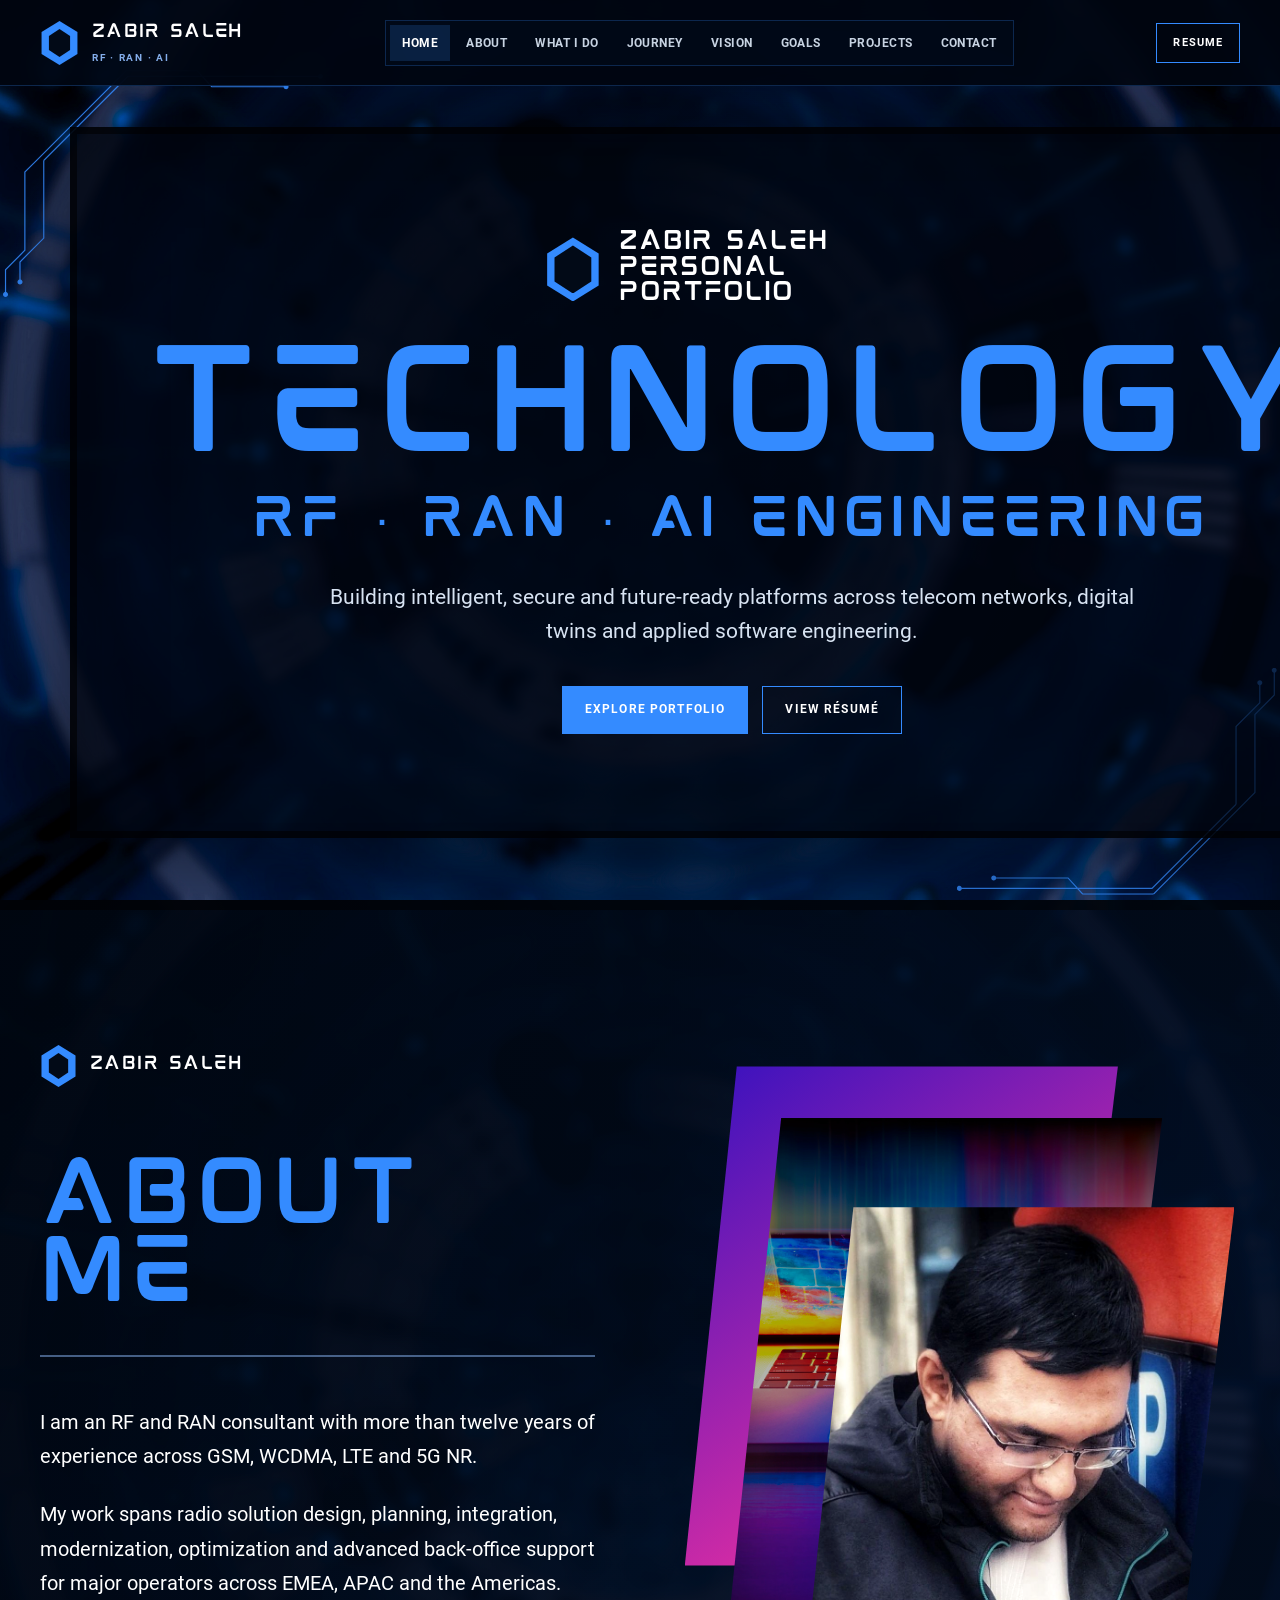
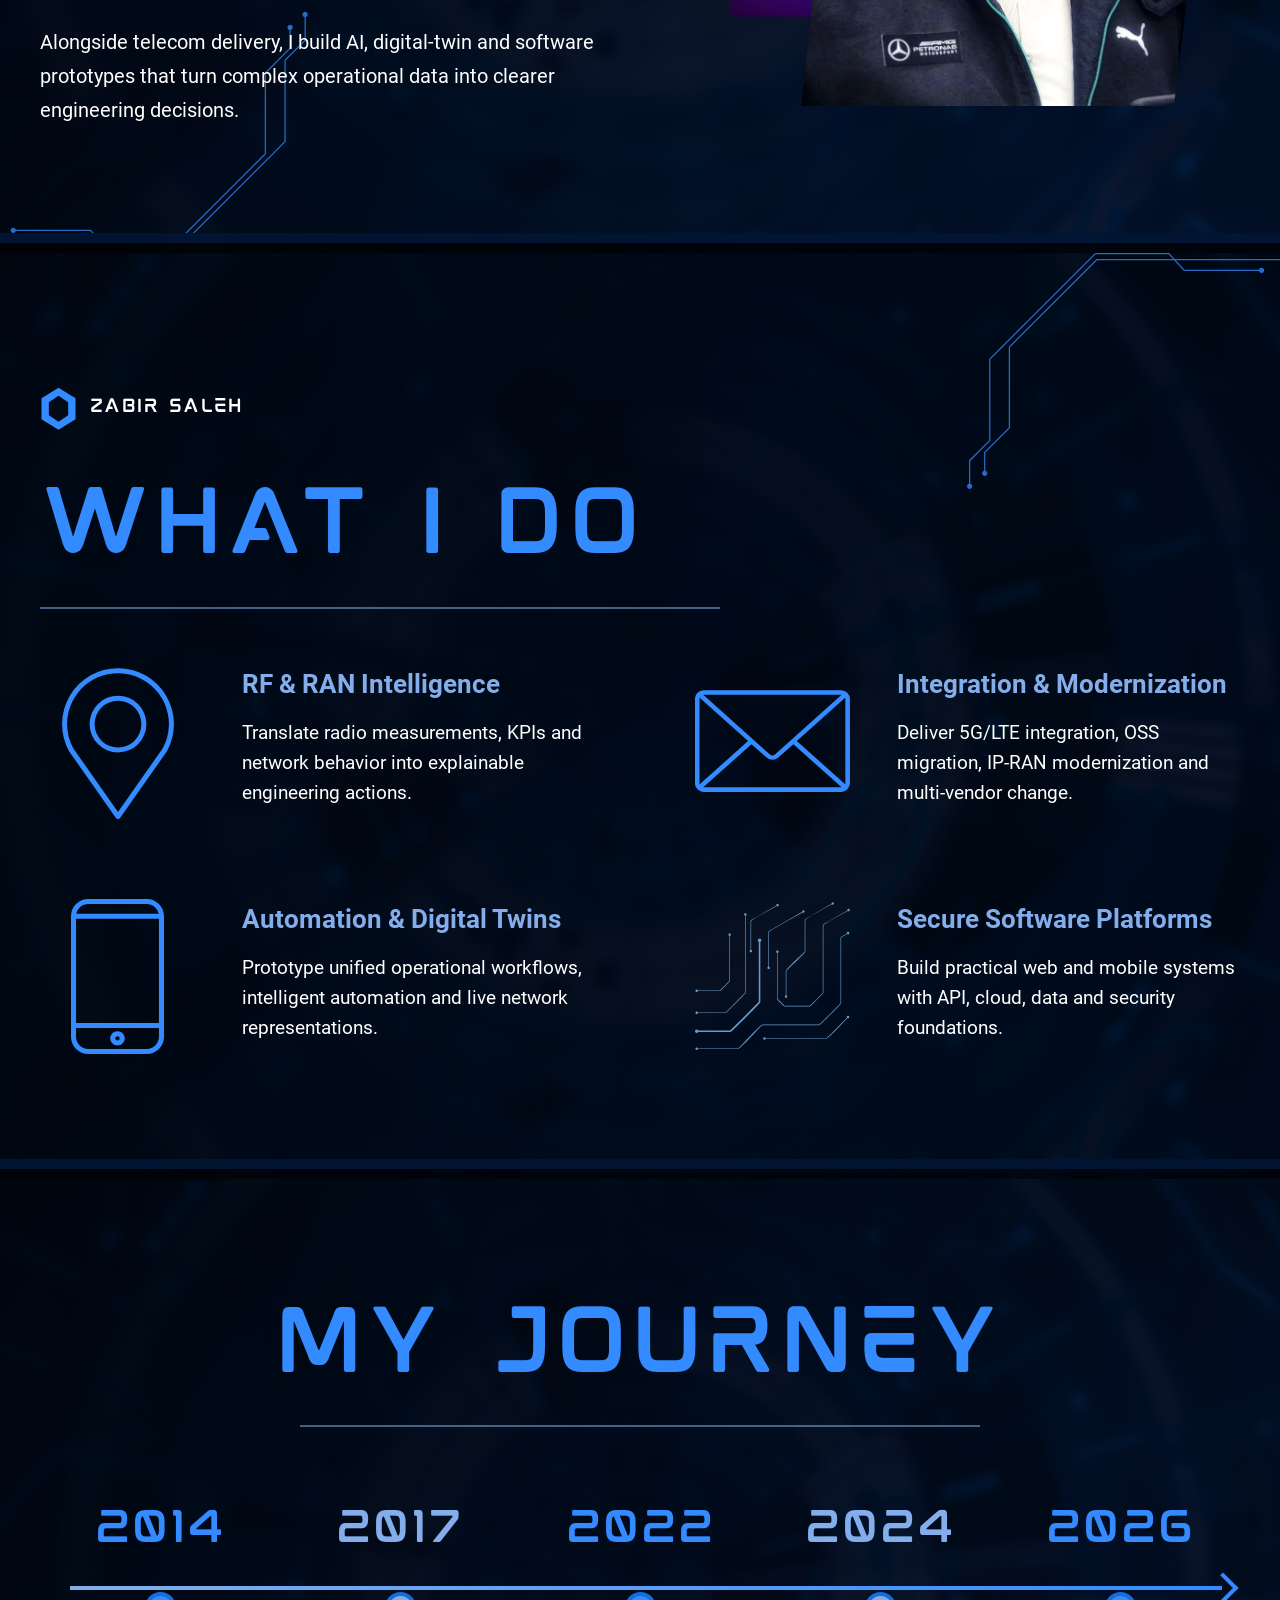
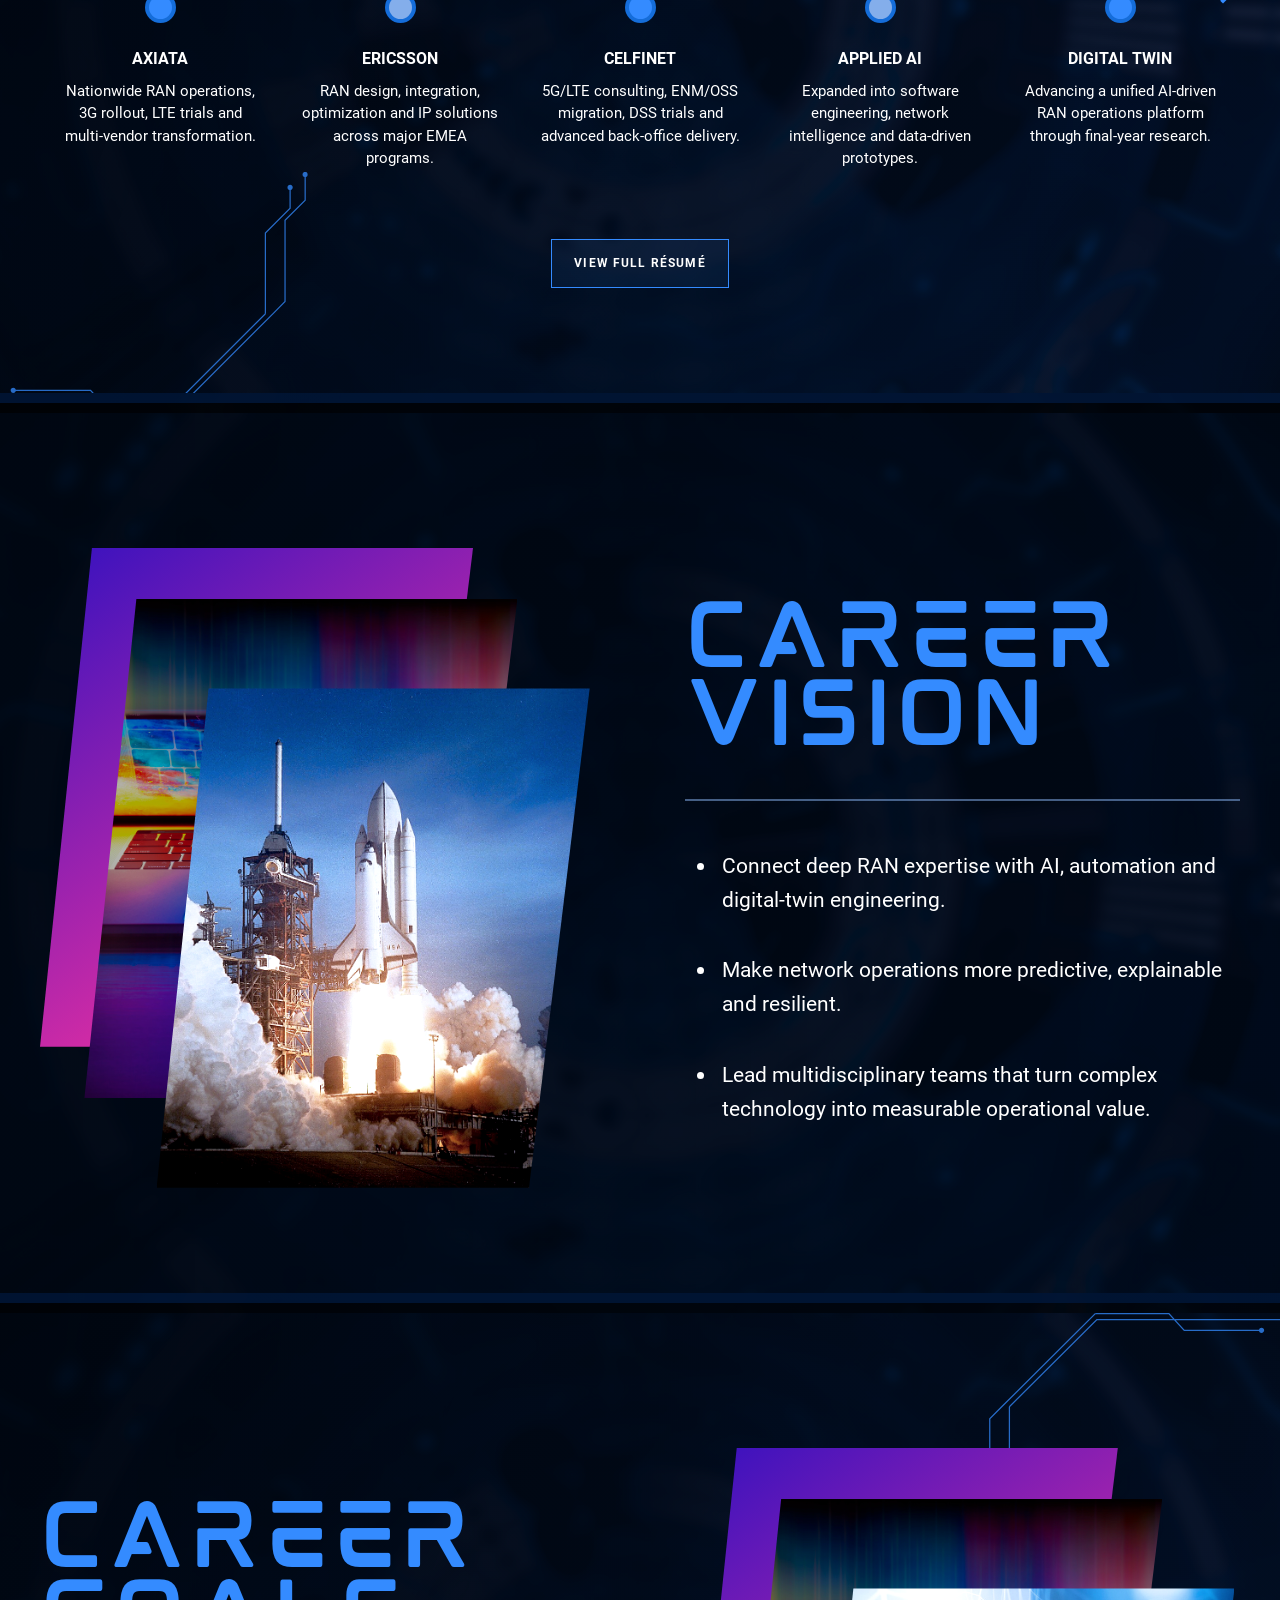
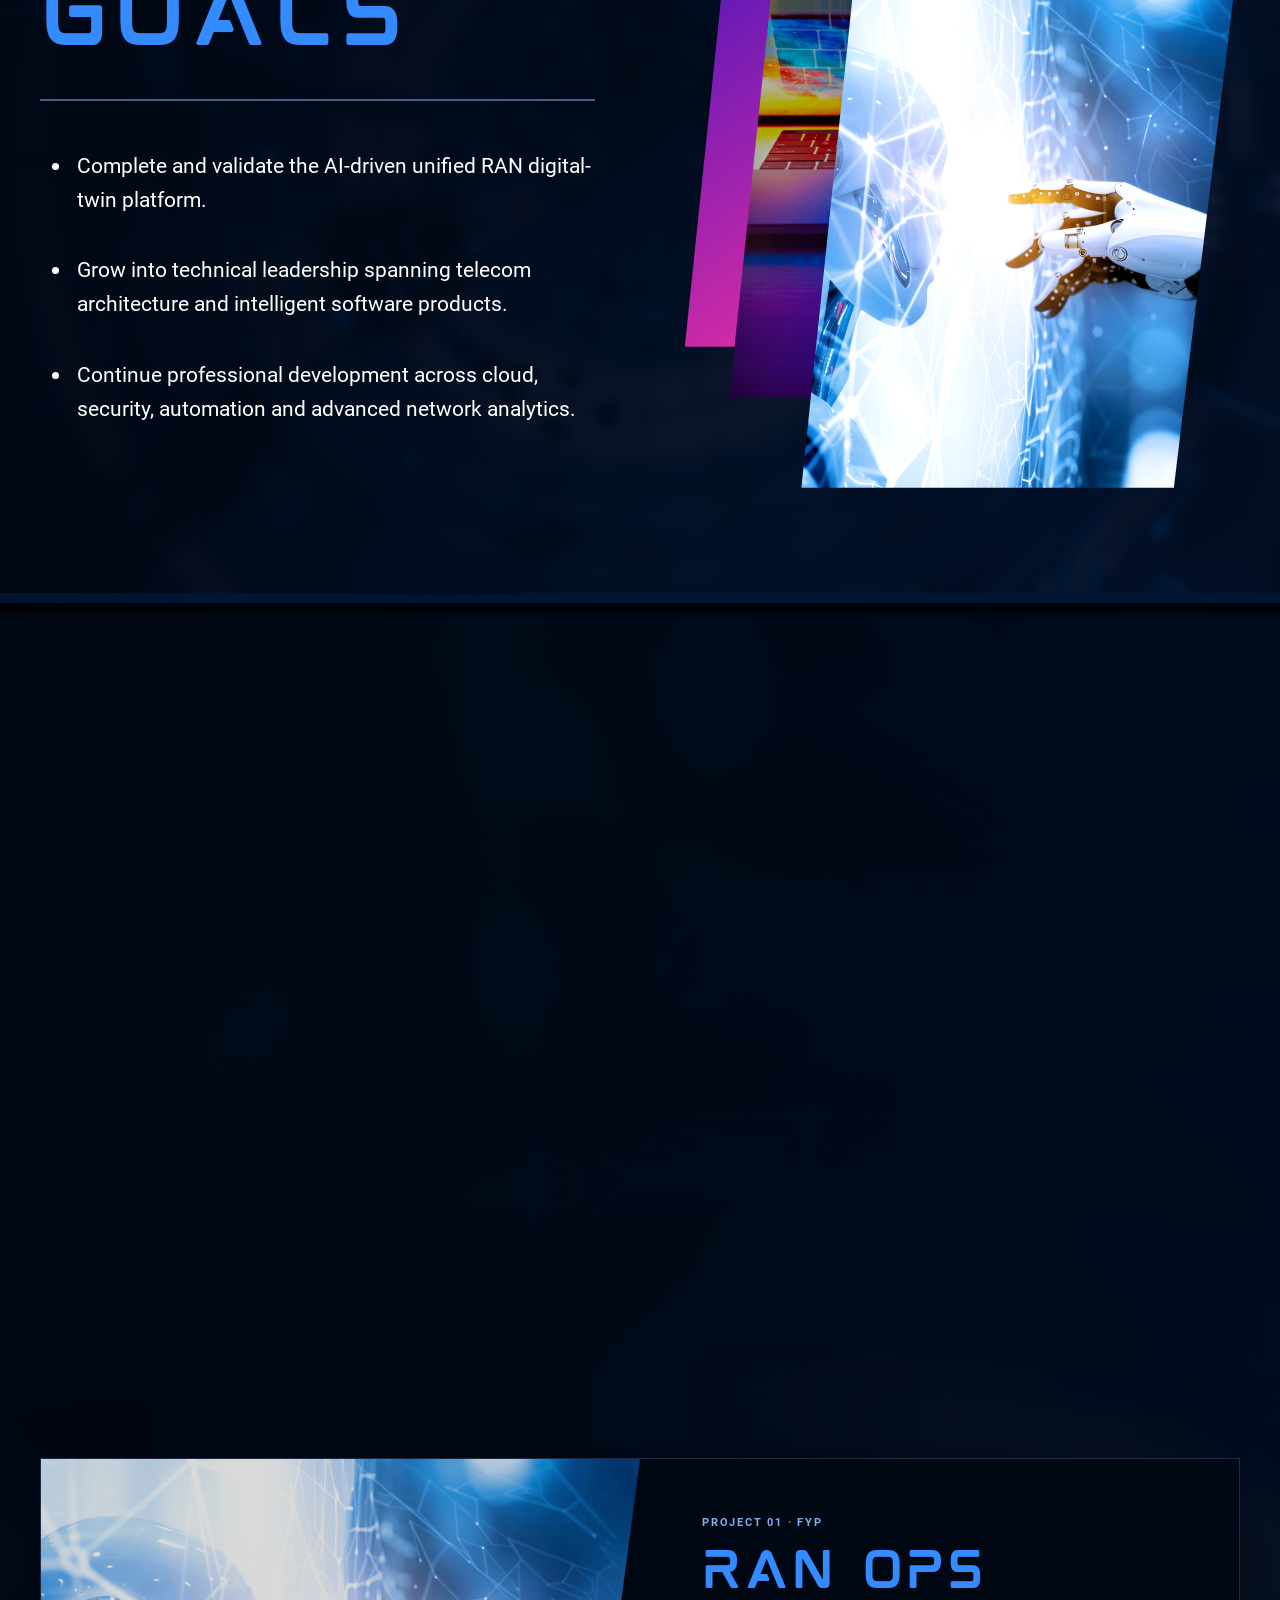
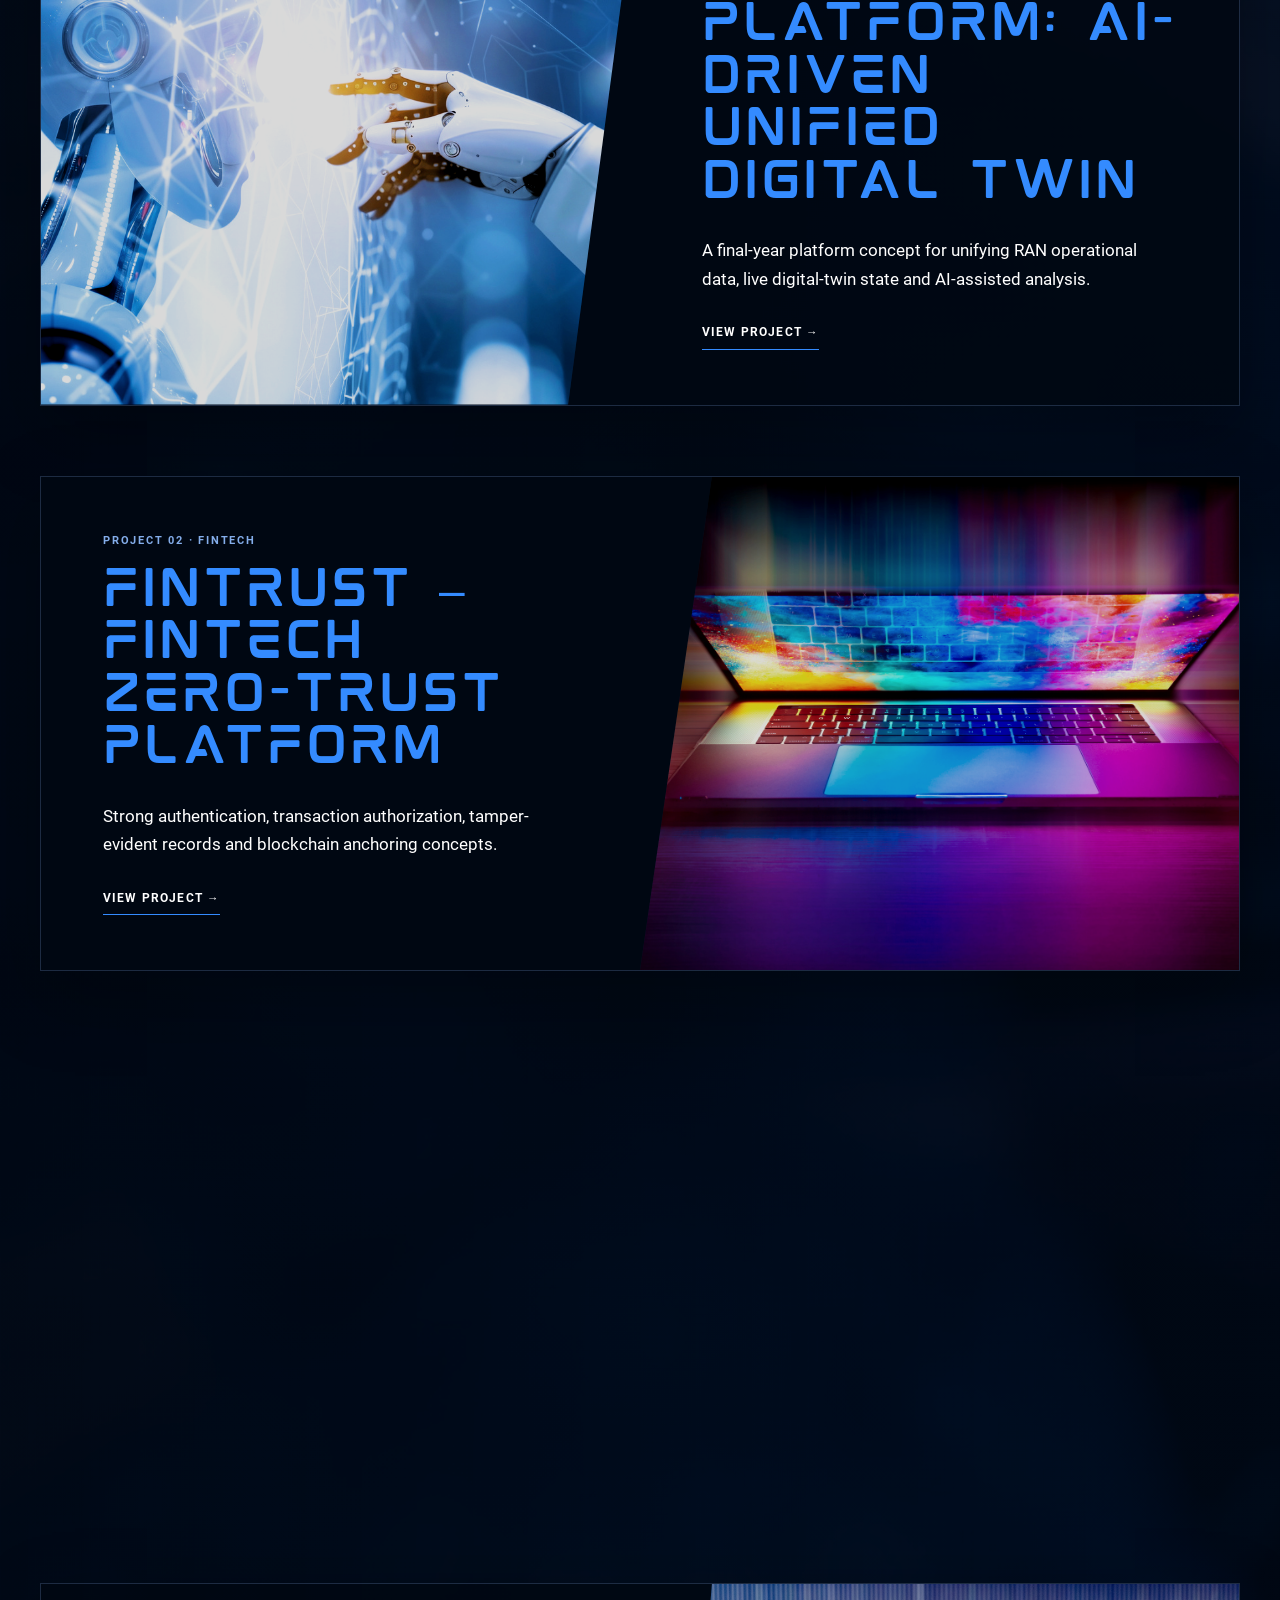
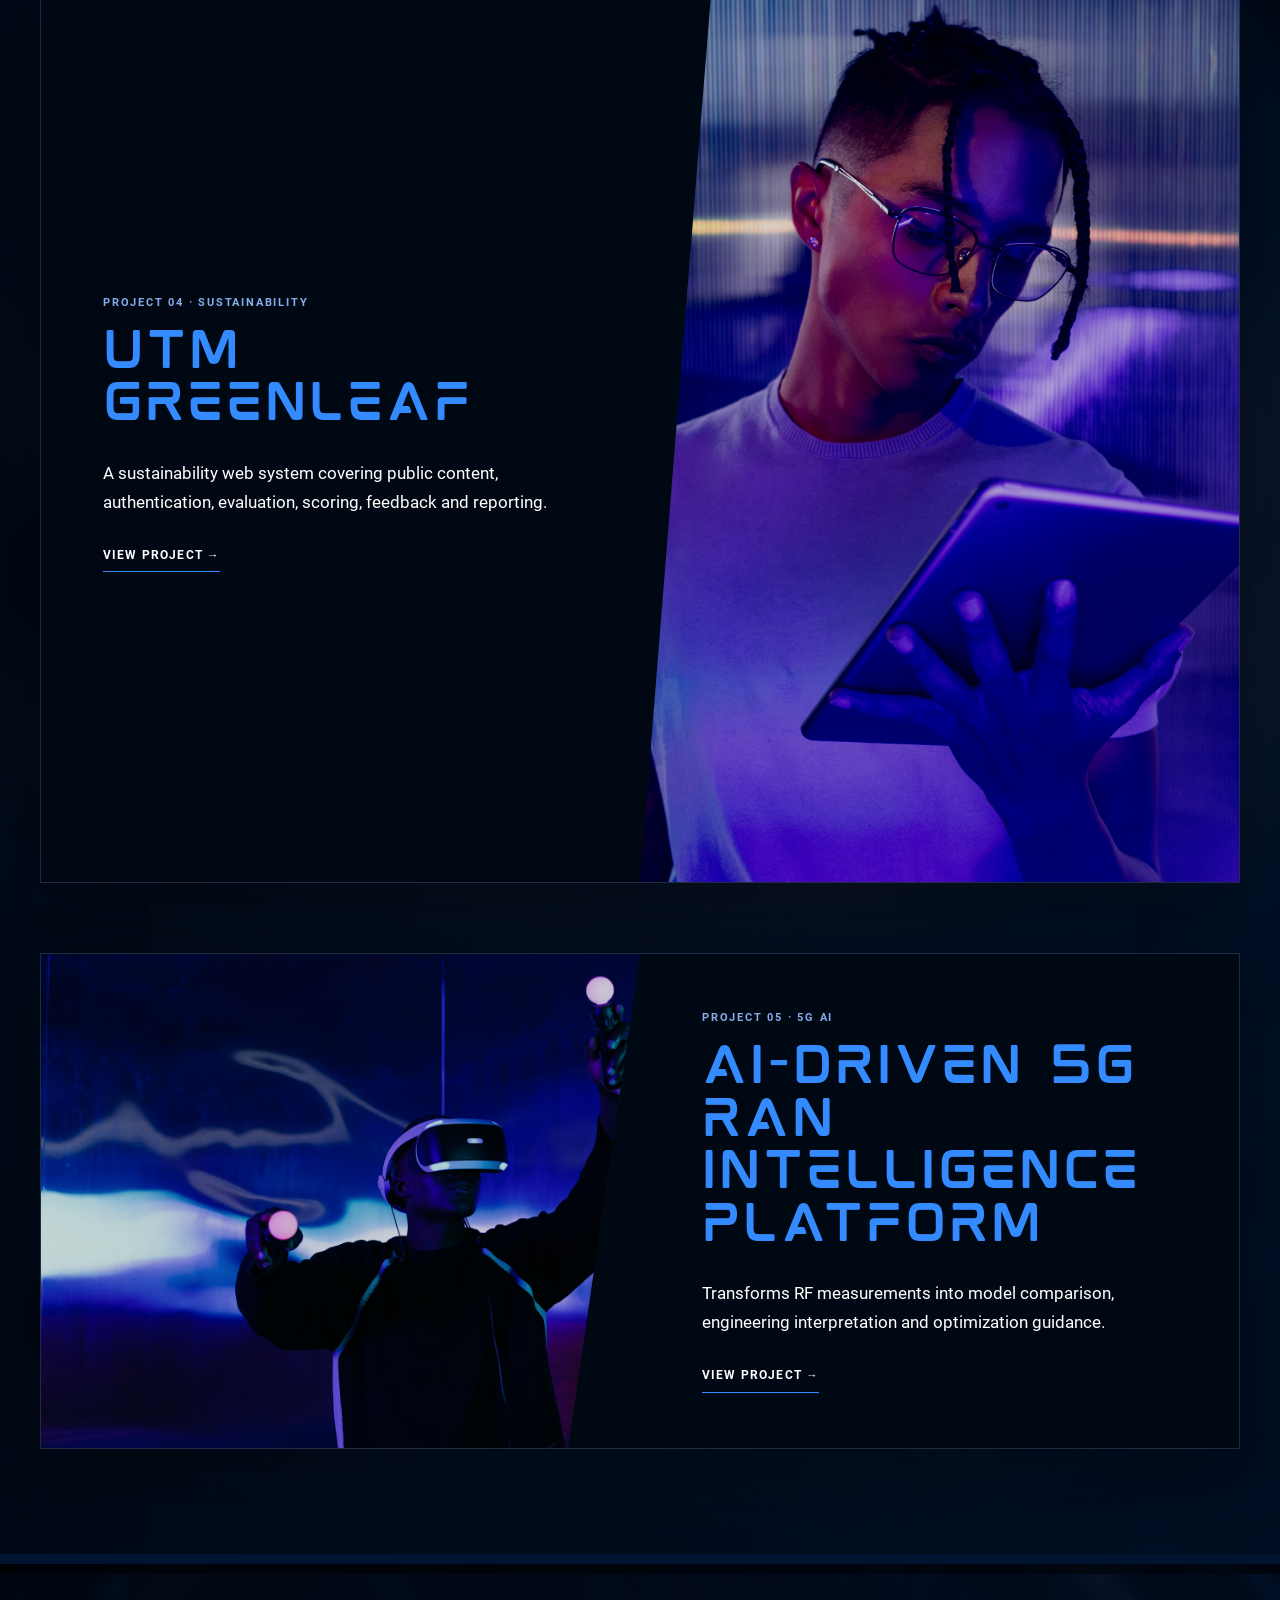
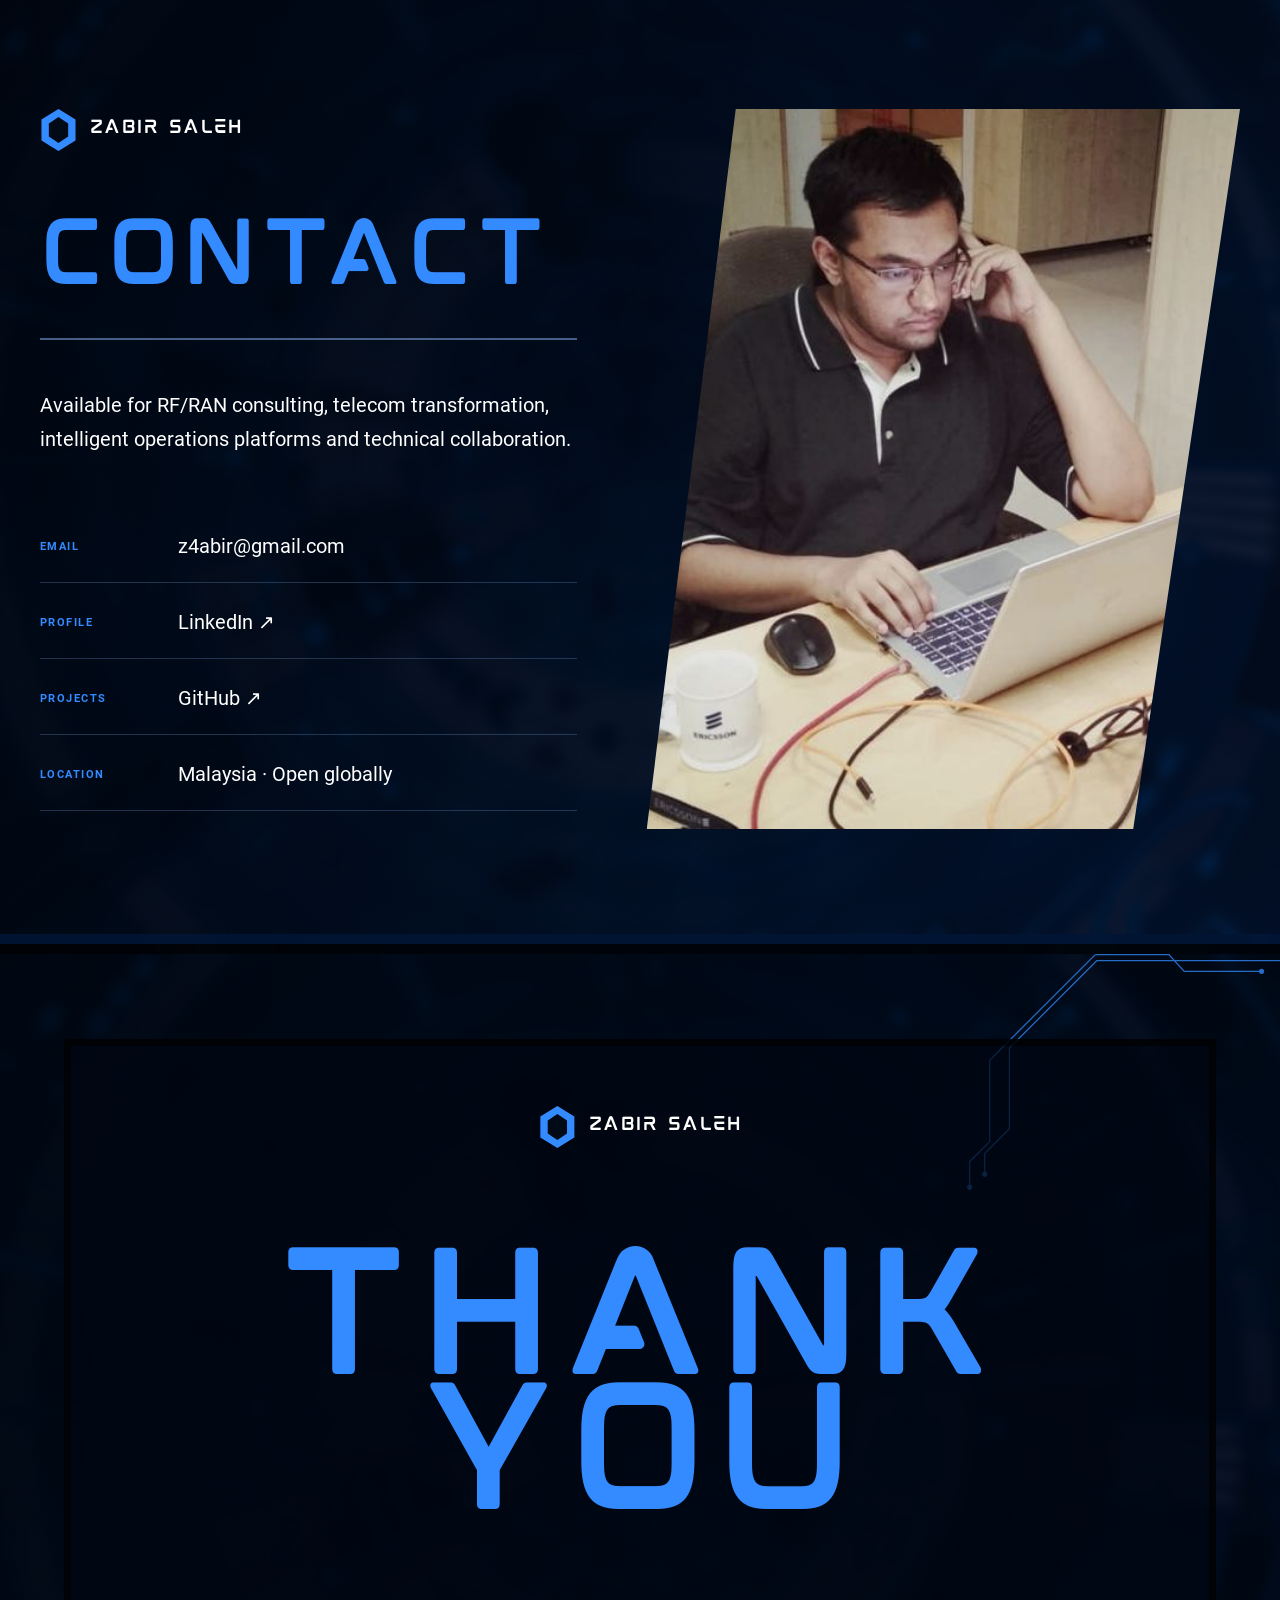
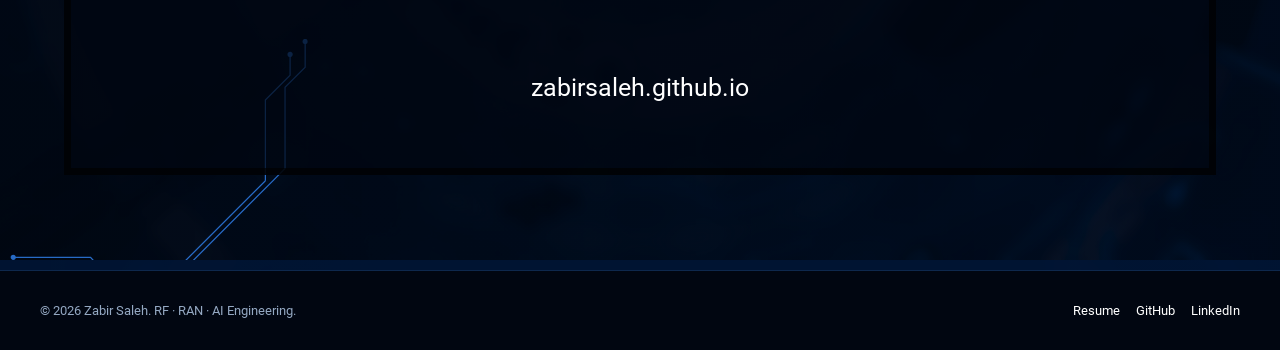
==== commit a08d6beb: "Update DHL Incident Hub artwork" ====
--- a/index.html
+++ b/index.html
@@ -238,7 +238,7 @@
             <div><span>PROJECT 02 · FINTECH</span><h3><a href="projects/fintrust.html">FINTRUST – FinTech Zero-Trust Platform</a></h3><p>Strong authentication, transaction authorization, tamper-evident records and blockchain anchoring concepts.</p><a class="deck-text-link" href="projects/fintrust.html">View Project →</a></div>
           </article>
           <article class="deck-project reveal">
-            <a class="deck-project-image" href="projects/incident-hub.html"><img src="assets/img/tech-terminal.jpg" alt="Blue technology operations terminal" loading="lazy"></a>
+            <a class="deck-project-image" href="projects/incident-hub.html"><img src="assets/img/dhl-incident-hub.png" alt="DHL air, road and rail logistics illustration" loading="lazy"></a>
             <div><span>PROJECT 03 · OPERATIONS</span><h3><a href="projects/incident-hub.html">DHL Incident Hub</a></h3><p>A secured incident workflow for intake, review, search and automated ingestion through UiPath.</p><a class="deck-text-link" href="projects/incident-hub.html">View Project →</a></div>
           </article>
           <article class="deck-project reveal">
--- a/assets/css/tech-deck.css
+++ b/assets/css/tech-deck.css
@@ -1090,6 +1090,18 @@
   background-size: 36px 36px, 36px 36px, auto;
 }
 
+.tech-subpage .project-showcase-image {
+  min-height: 0;
+  padding: 0;
+  background: #cfe9f6;
+}
+
+.tech-subpage .project-showcase-image img {
+  display: block;
+  width: 100%;
+  height: auto;
+}
+
 .tech-subpage .showcase-core {
   border-color: var(--deck-blue);
   border-radius: 0;
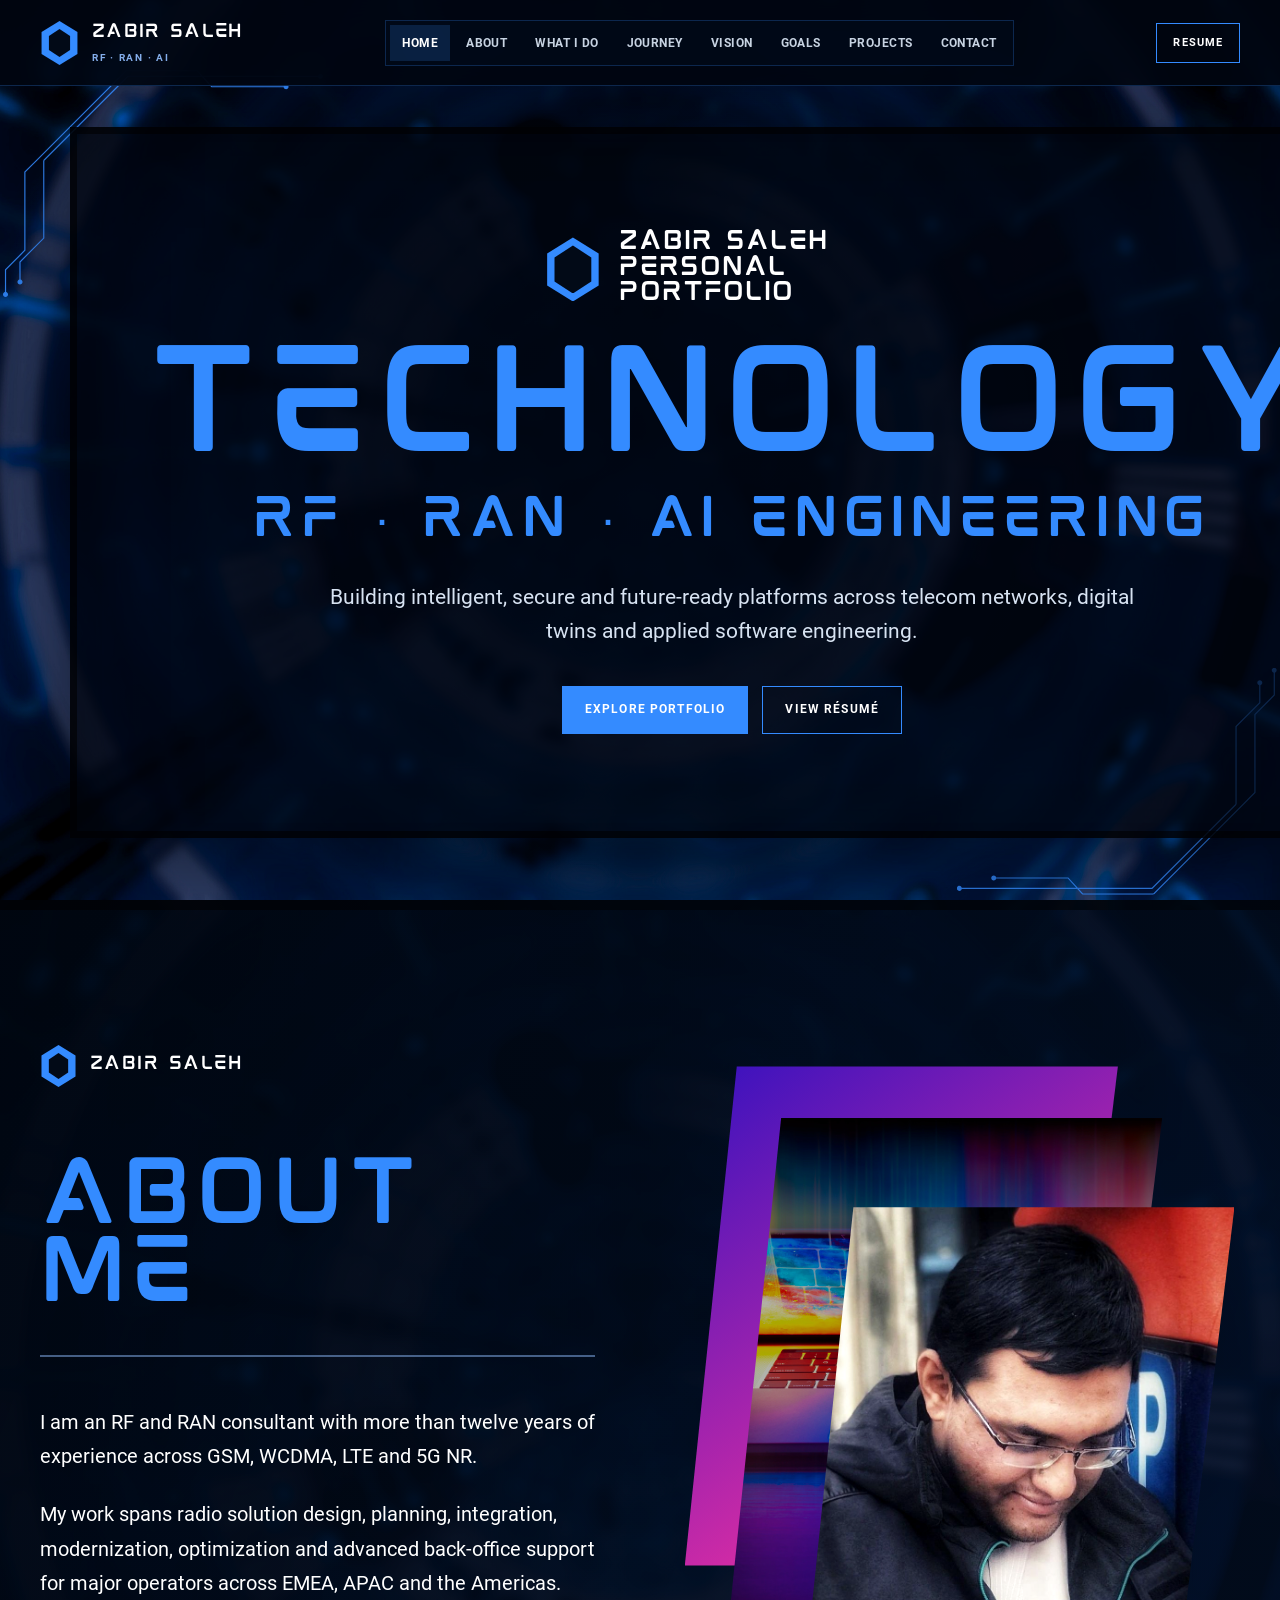
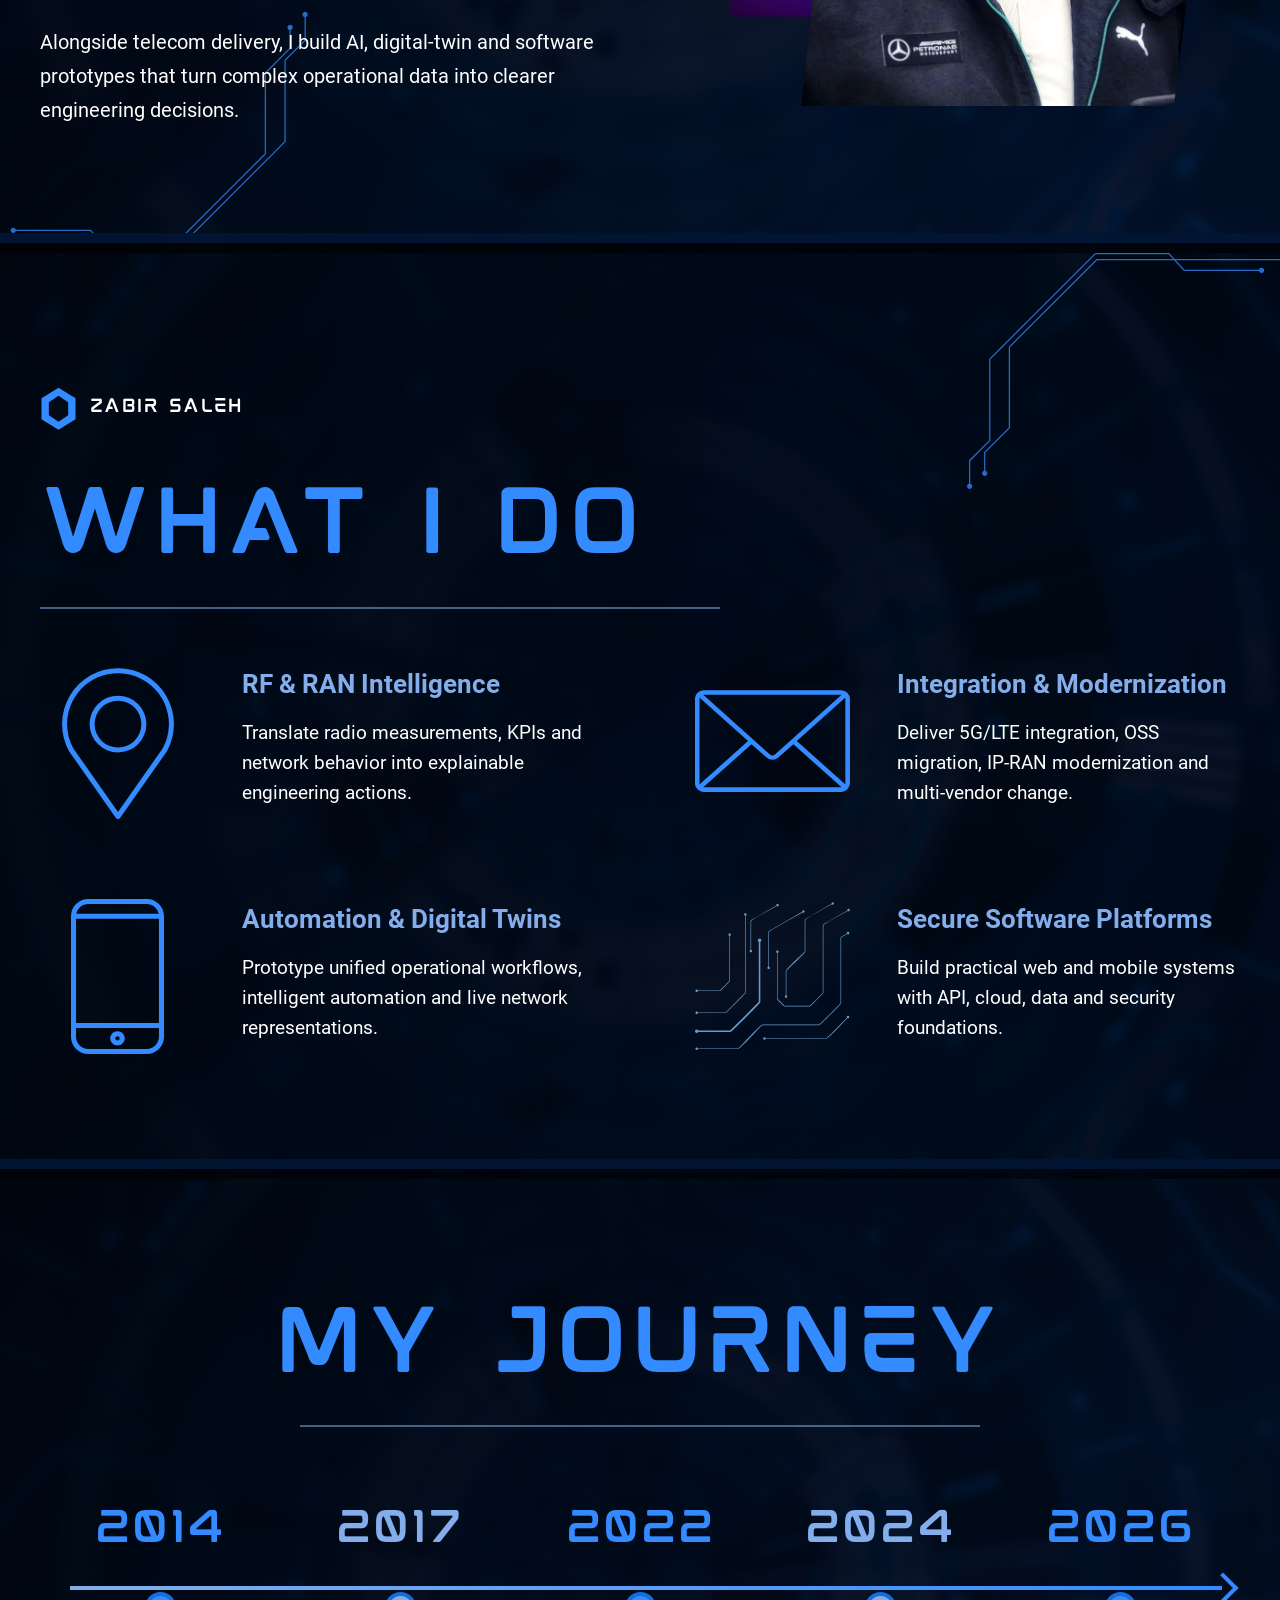
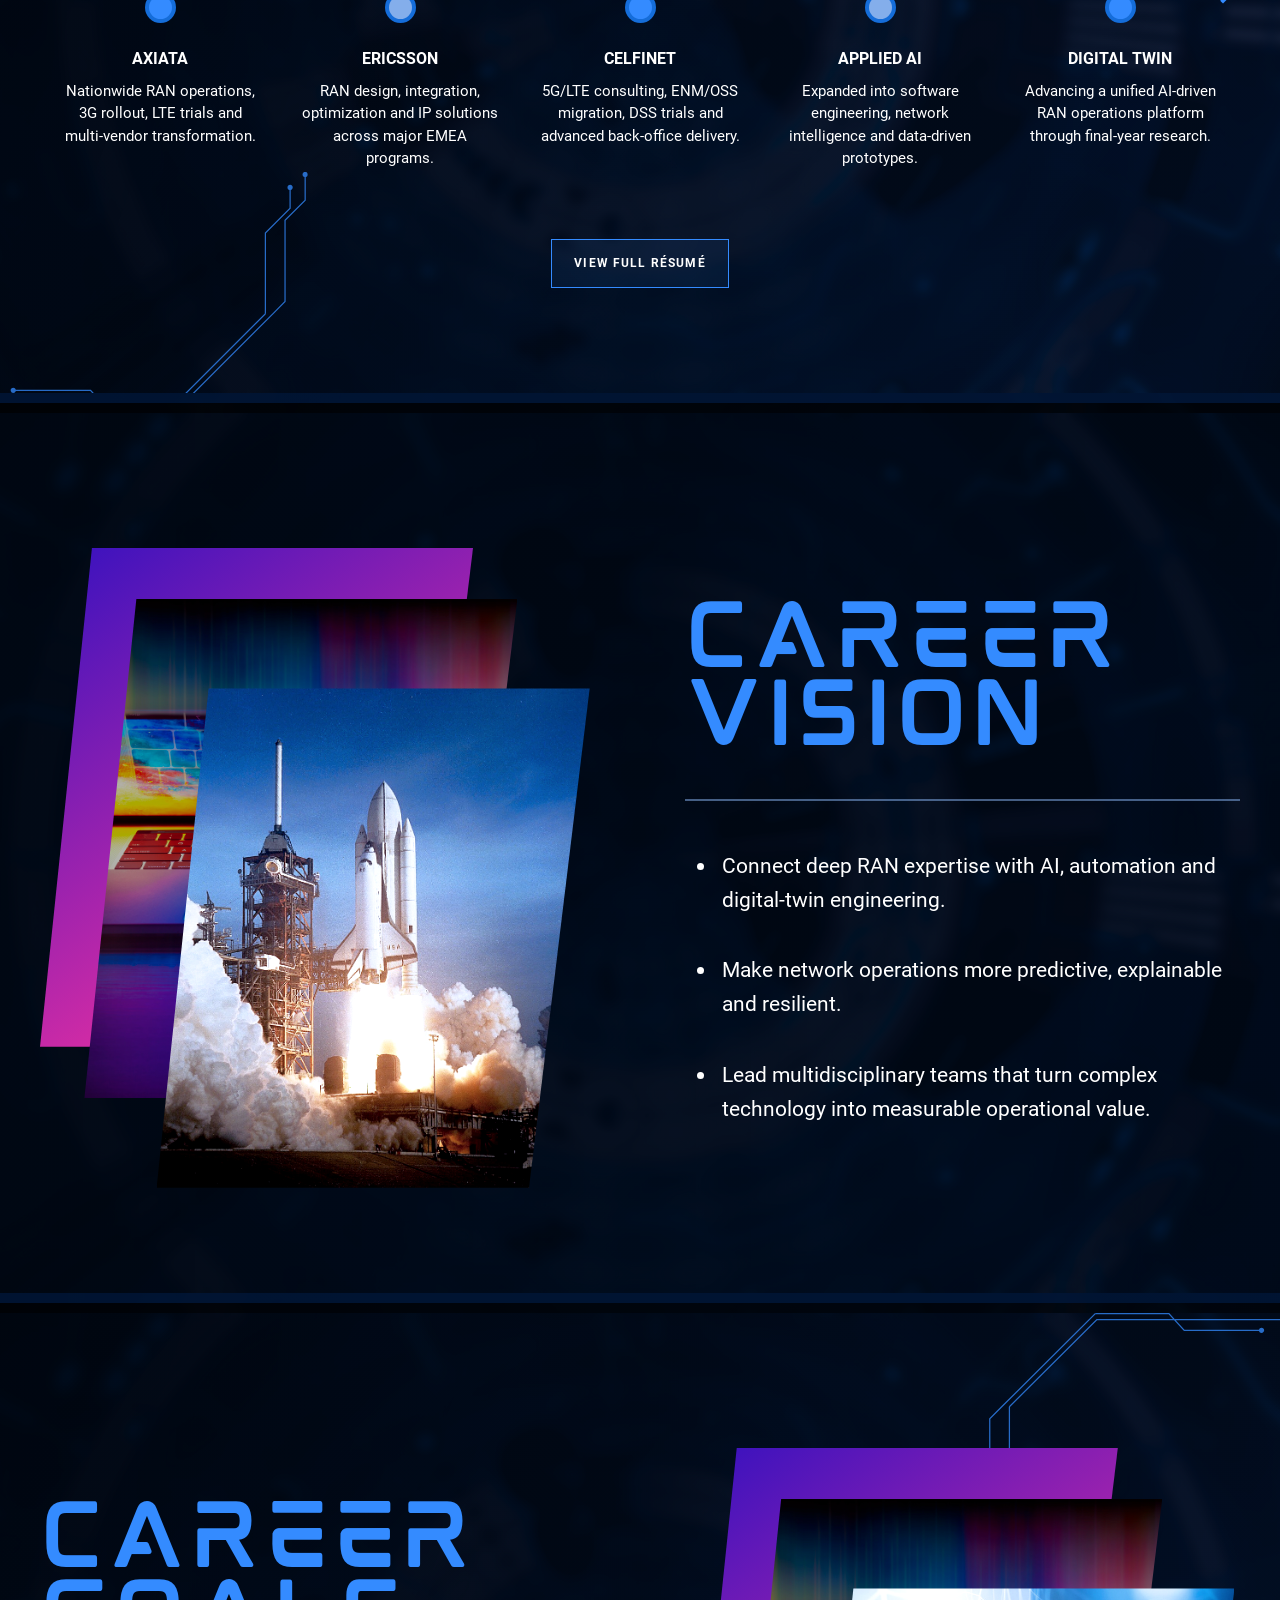
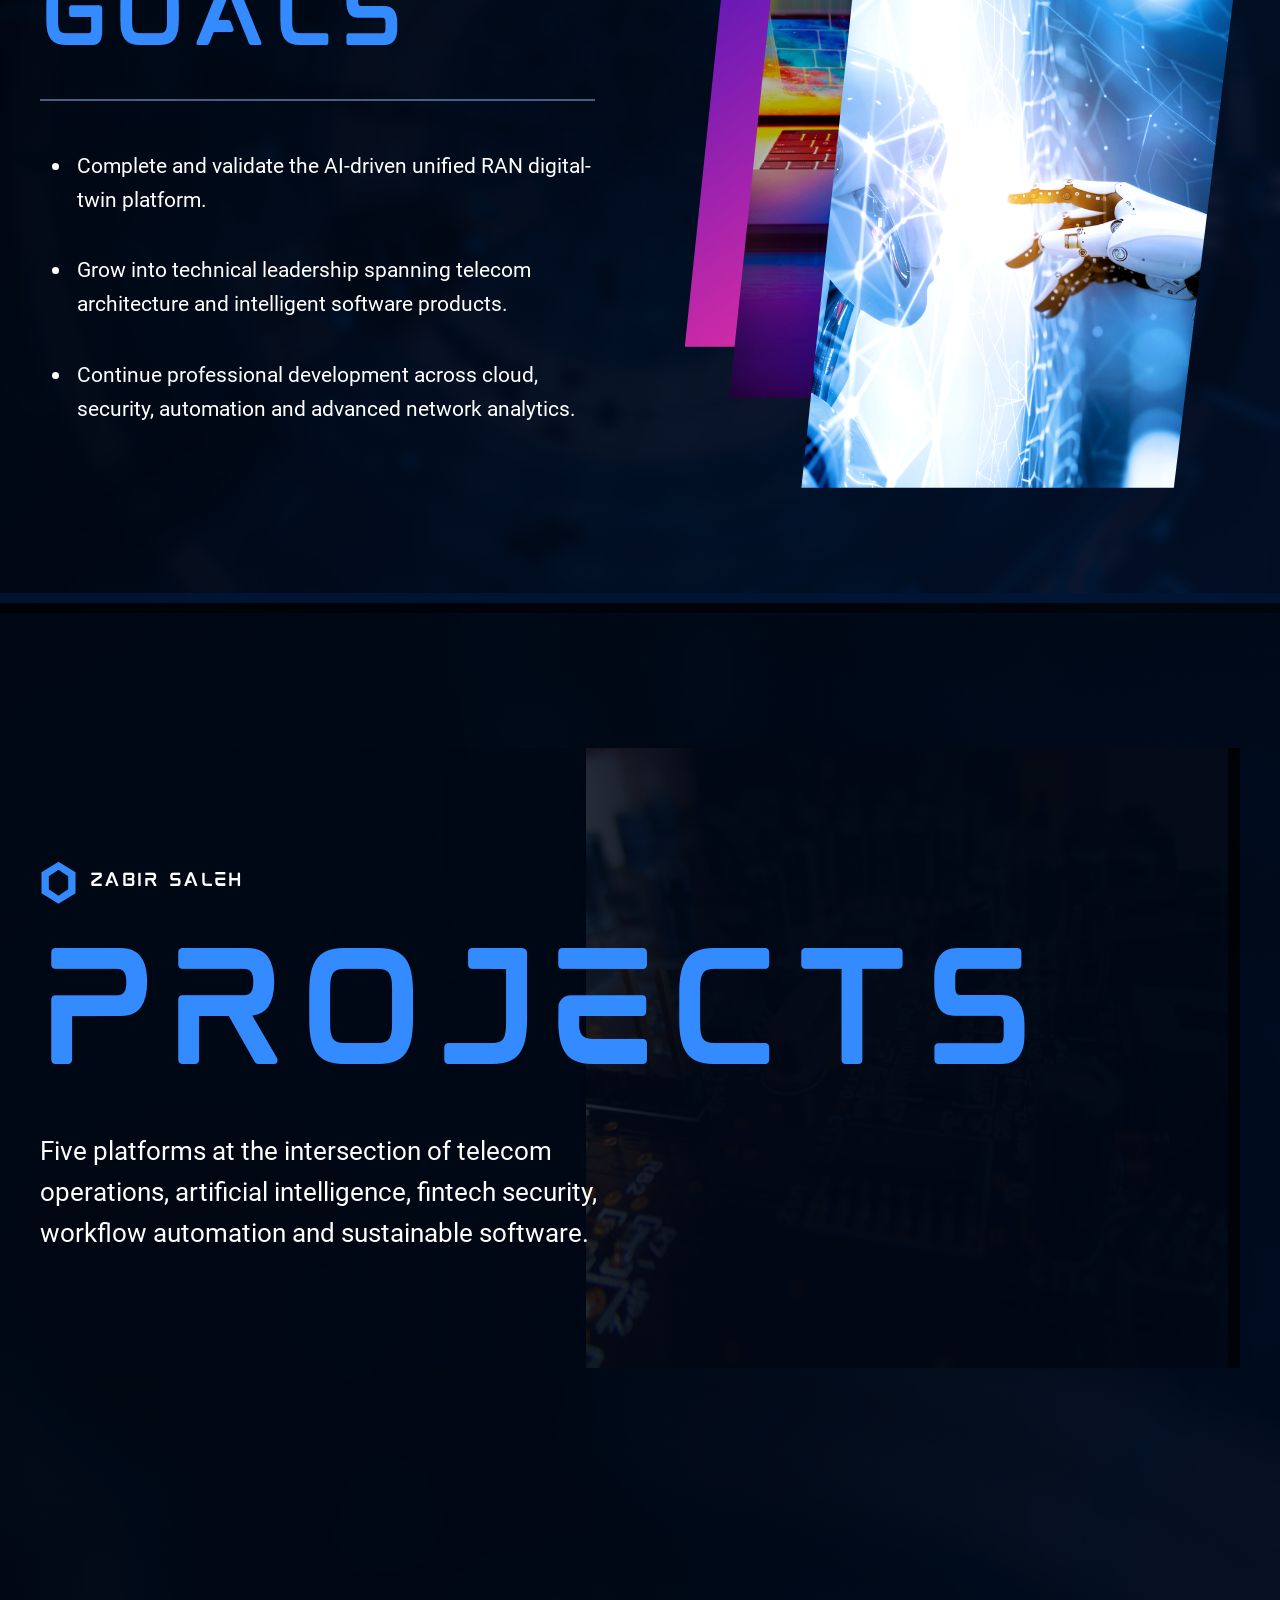
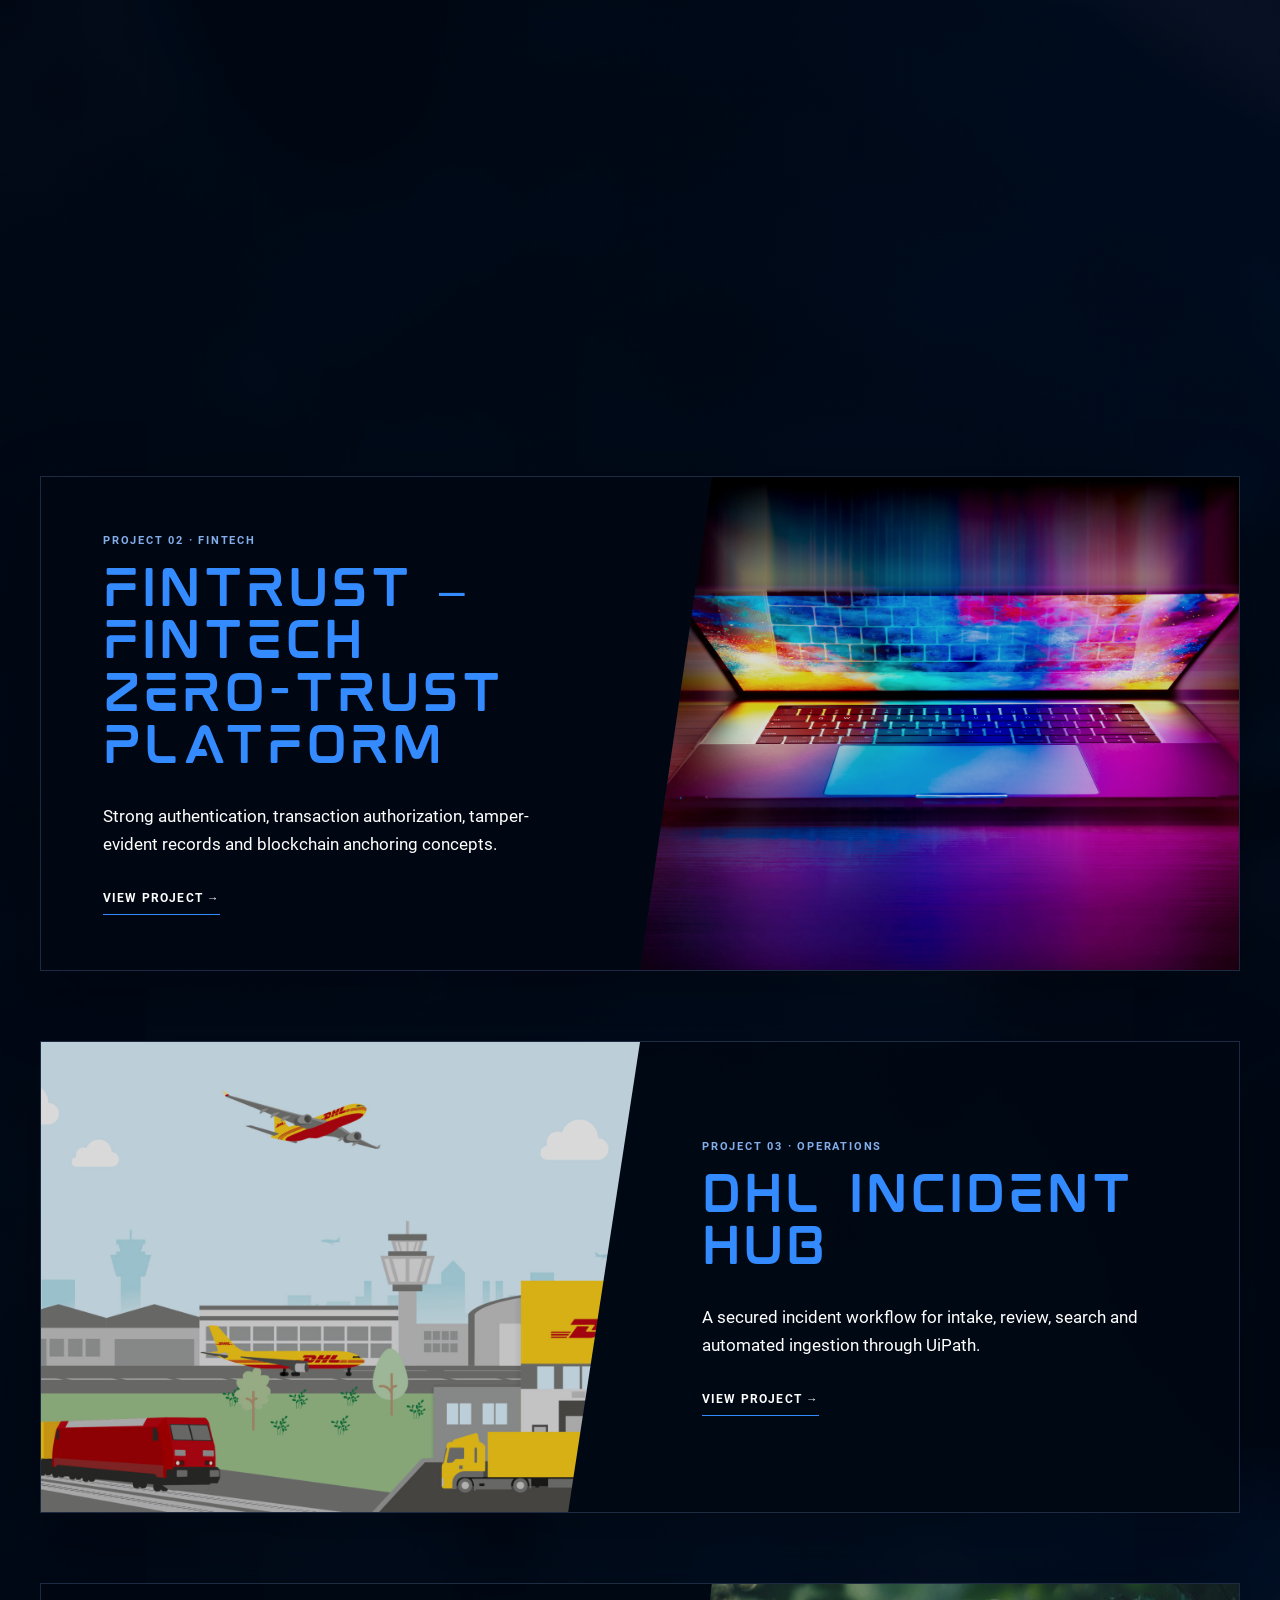
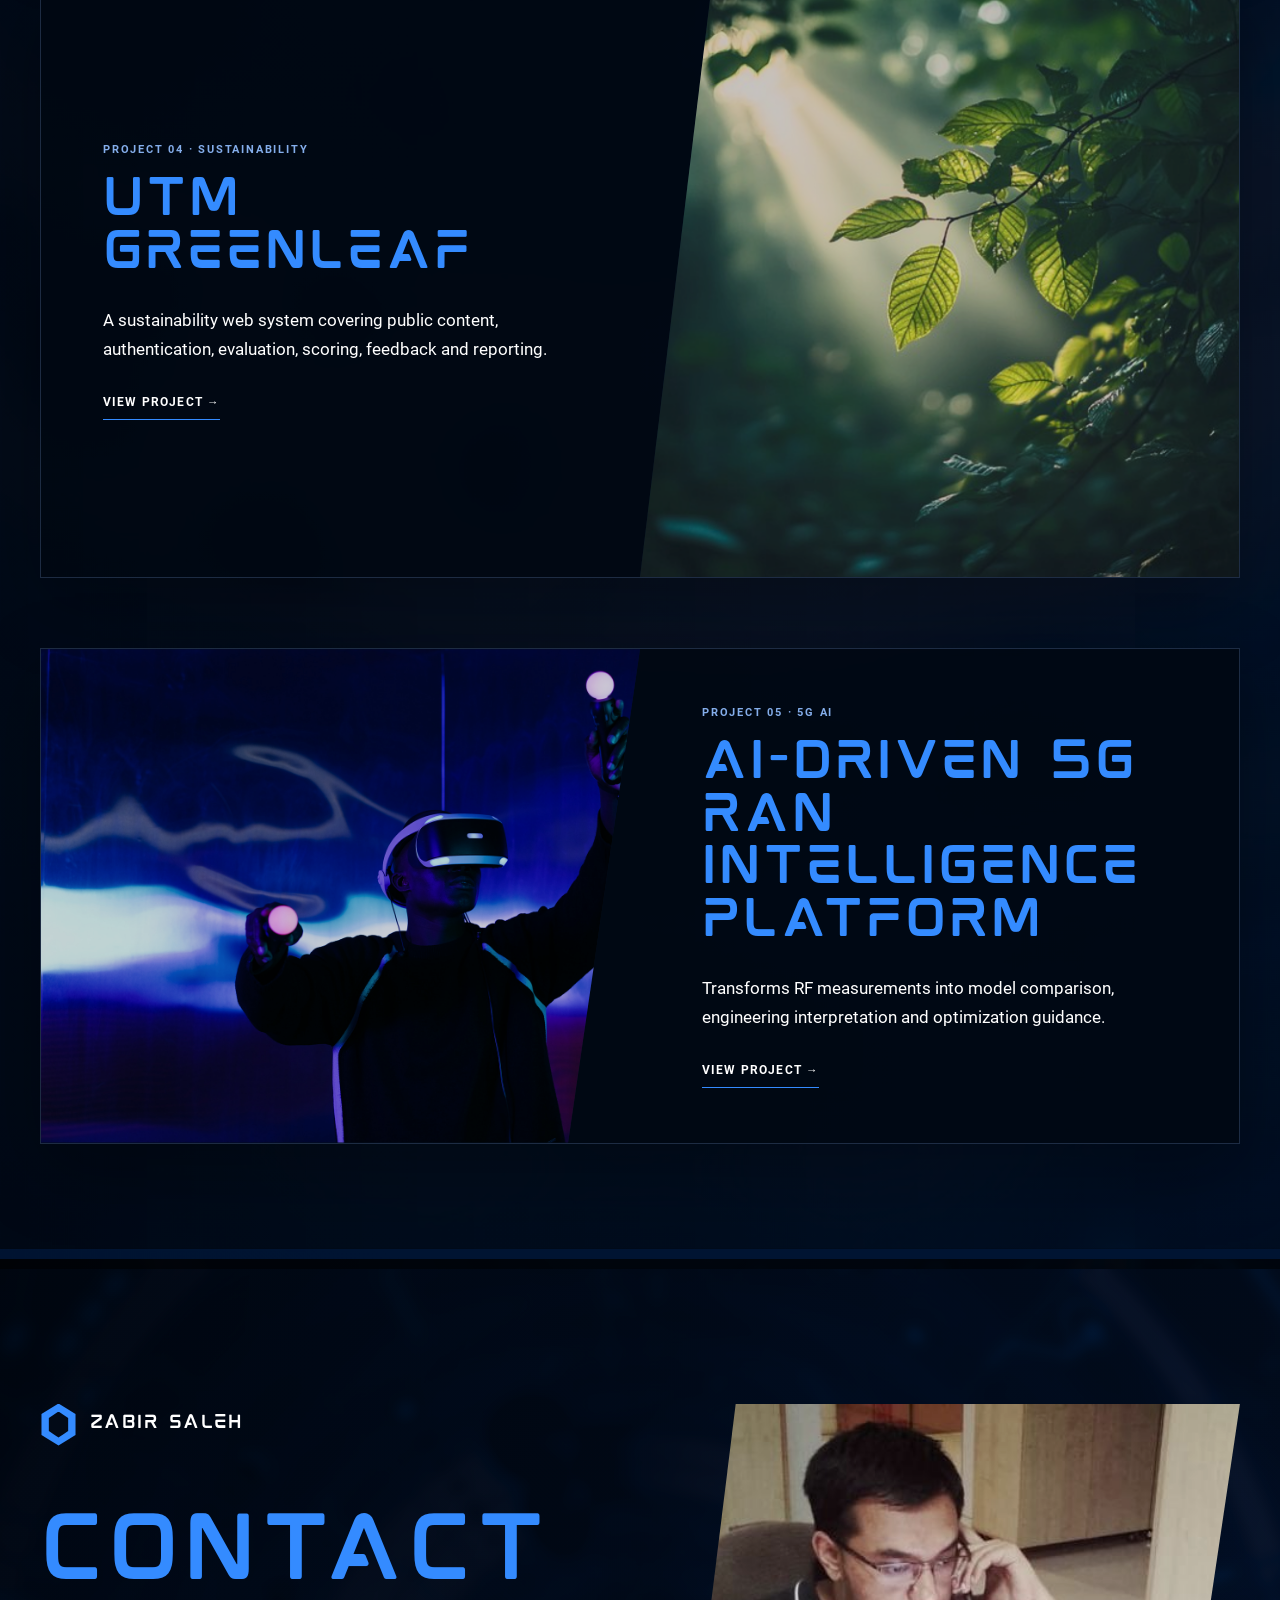
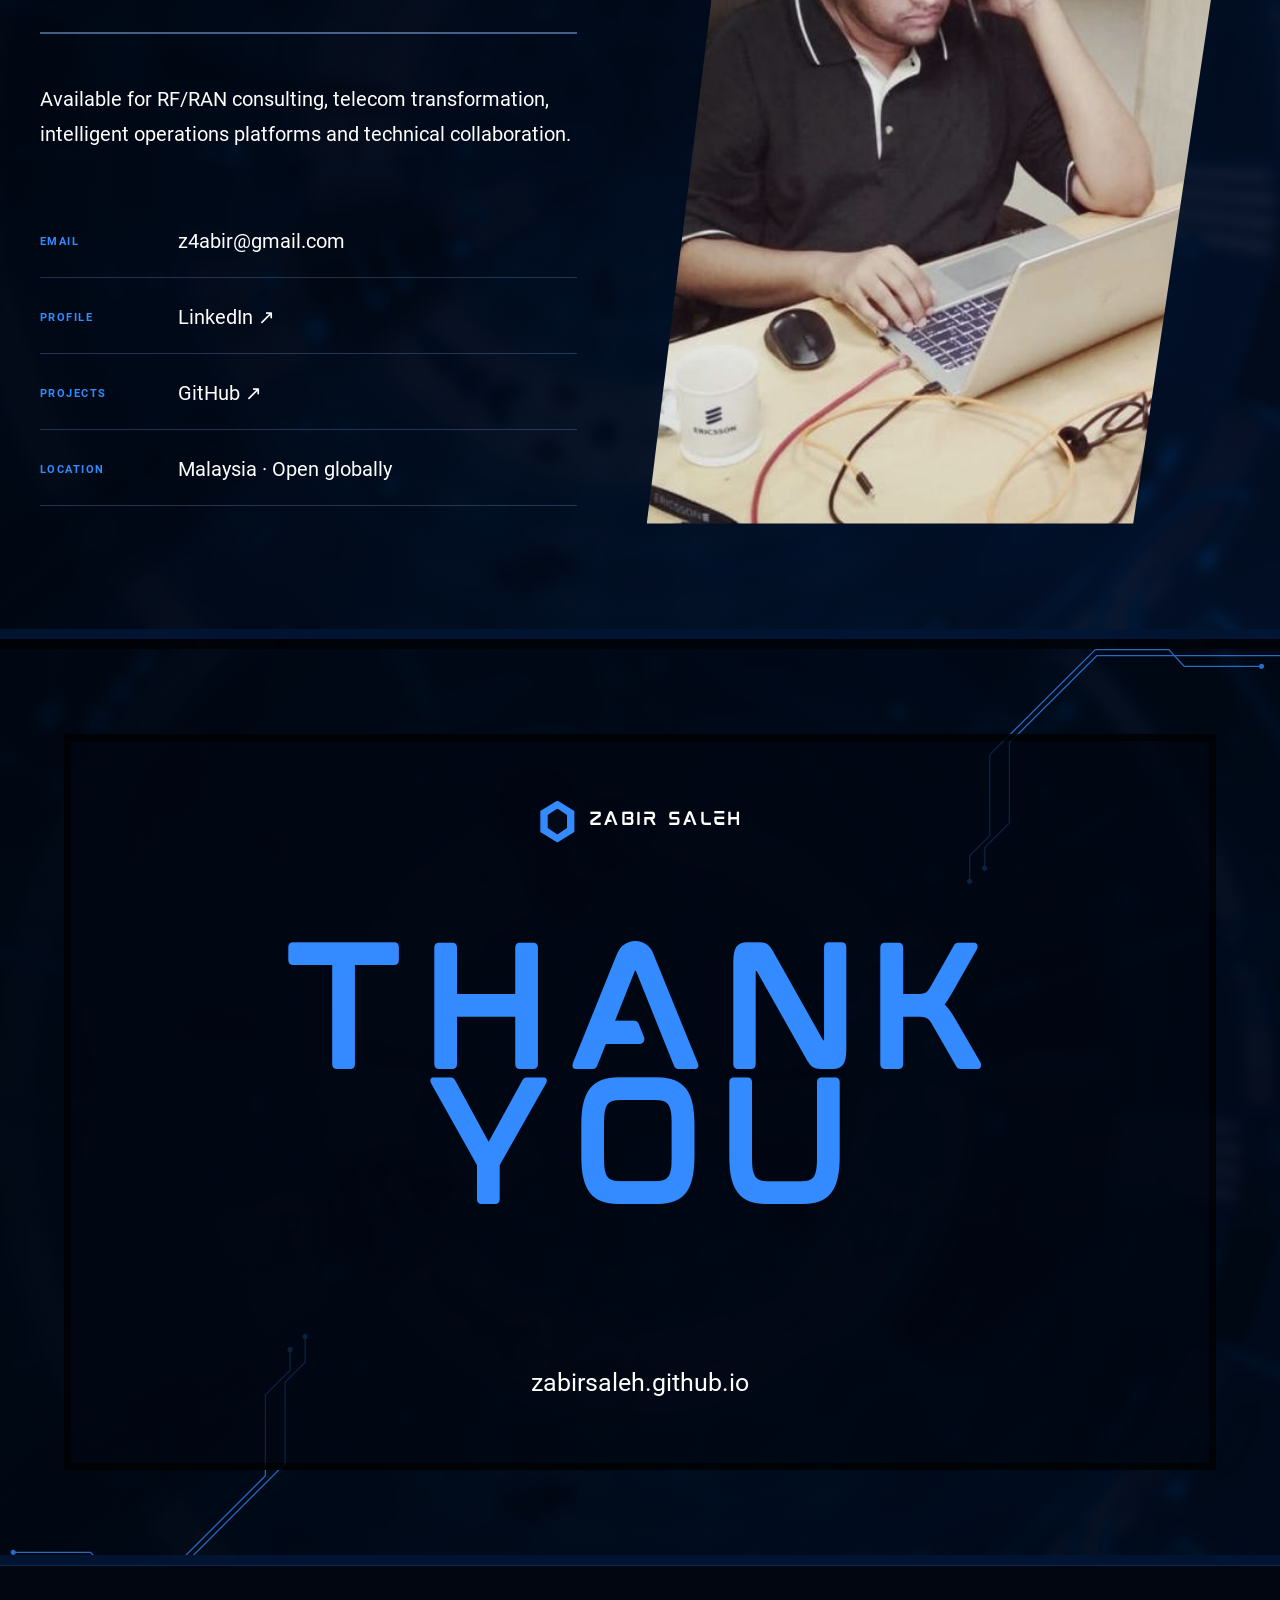
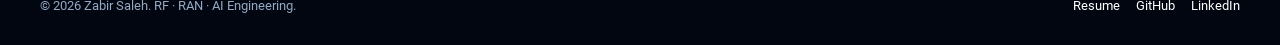
==== commit bf10fa3a: "Update UTM GreenLeaf artwork" ====
--- a/index.html
+++ b/index.html
@@ -242,7 +242,7 @@
             <div><span>PROJECT 03 · OPERATIONS</span><h3><a href="projects/incident-hub.html">DHL Incident Hub</a></h3><p>A secured incident workflow for intake, review, search and automated ingestion through UiPath.</p><a class="deck-text-link" href="projects/incident-hub.html">View Project →</a></div>
           </article>
           <article class="deck-project reveal">
-            <a class="deck-project-image" href="projects/greenleaf.html"><img src="assets/img/tech-tablet.jpg" alt="Technology user working with a tablet" loading="lazy"></a>
+            <a class="deck-project-image" href="projects/greenleaf.html"><img src="assets/img/utm-greenleaf.png" alt="Sunlight illuminating green leaves" loading="lazy"></a>
             <div><span>PROJECT 04 · SUSTAINABILITY</span><h3><a href="projects/greenleaf.html">UTM GreenLeaf</a></h3><p>A sustainability web system covering public content, authentication, evaluation, scoring, feedback and reporting.</p><a class="deck-text-link" href="projects/greenleaf.html">View Project →</a></div>
           </article>
           <article class="deck-project reveal">
--- a/assets/css/tech-deck.css
+++ b/assets/css/tech-deck.css
@@ -1102,6 +1102,12 @@
   height: auto;
 }
 
+.tech-subpage .project-showcase-image-square img {
+  aspect-ratio: 16 / 9;
+  object-fit: cover;
+  object-position: center;
+}
+
 .tech-subpage .showcase-core {
   border-color: var(--deck-blue);
   border-radius: 0;
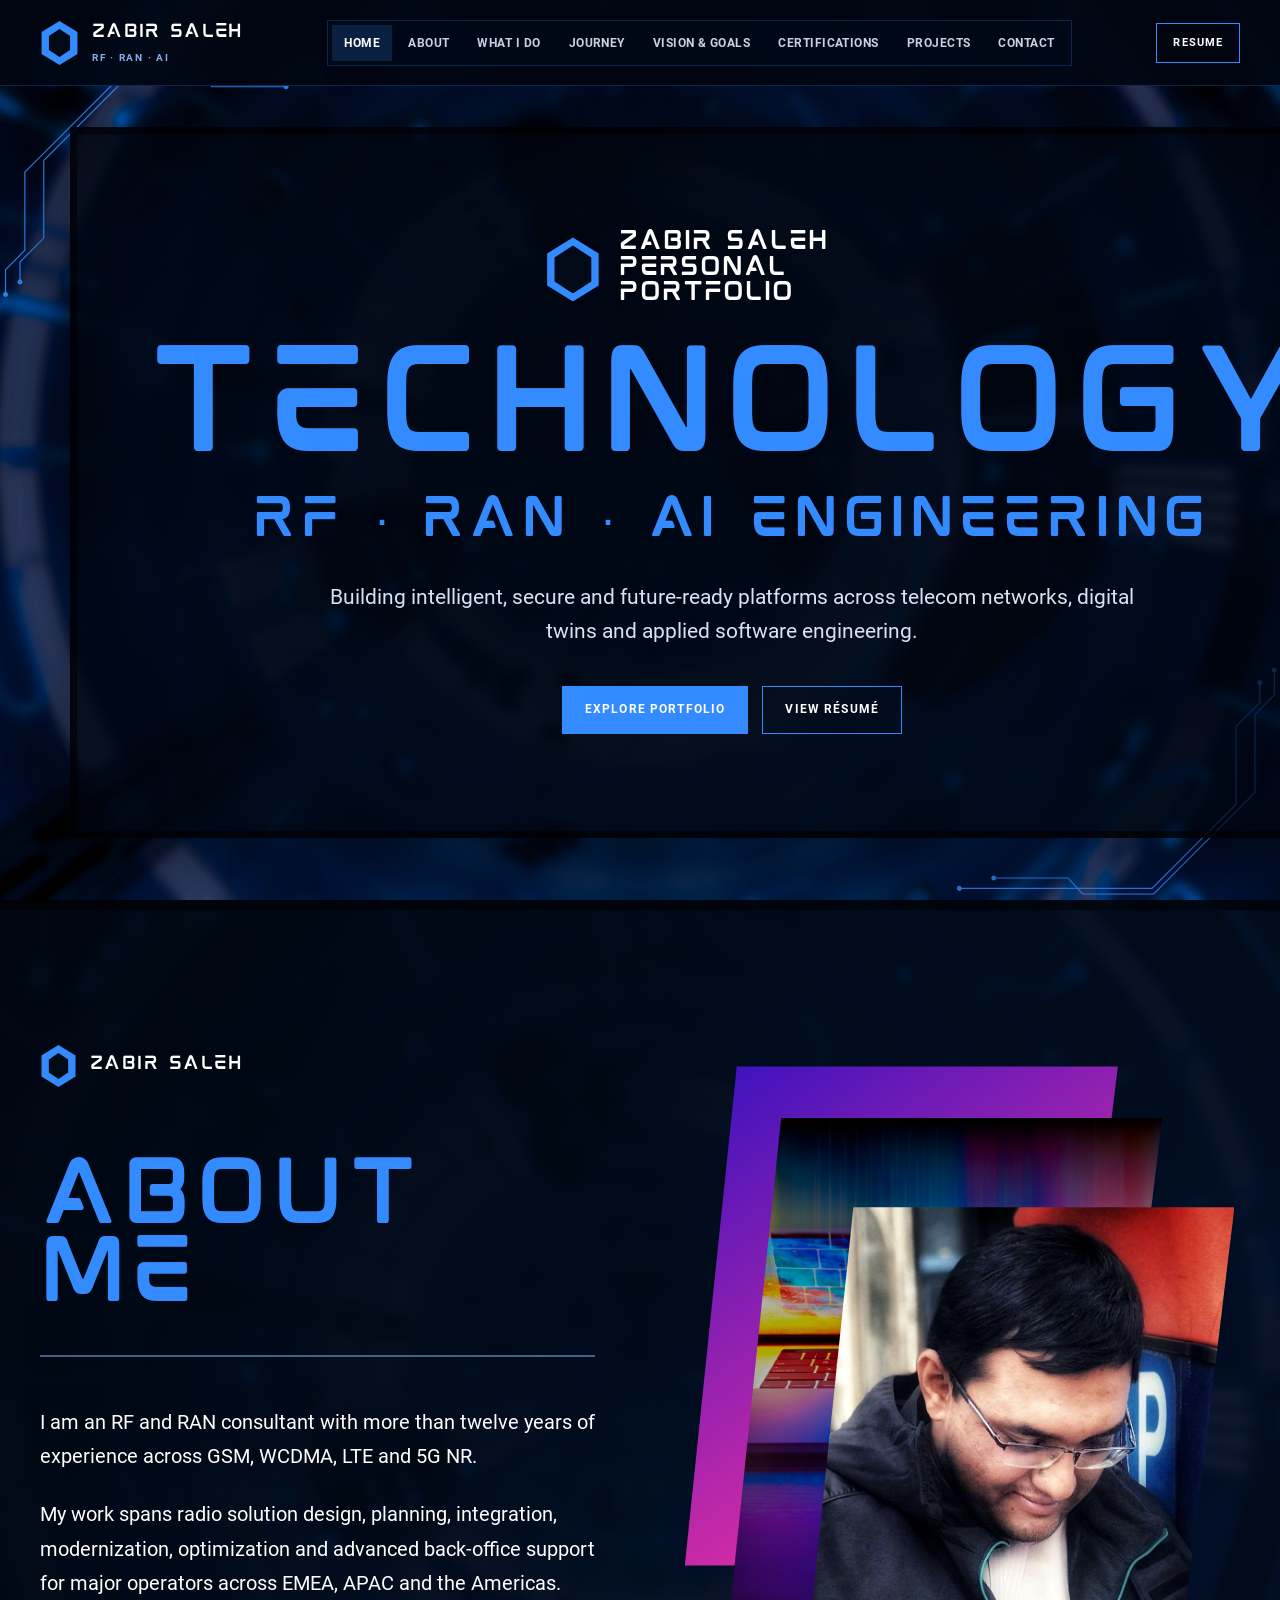
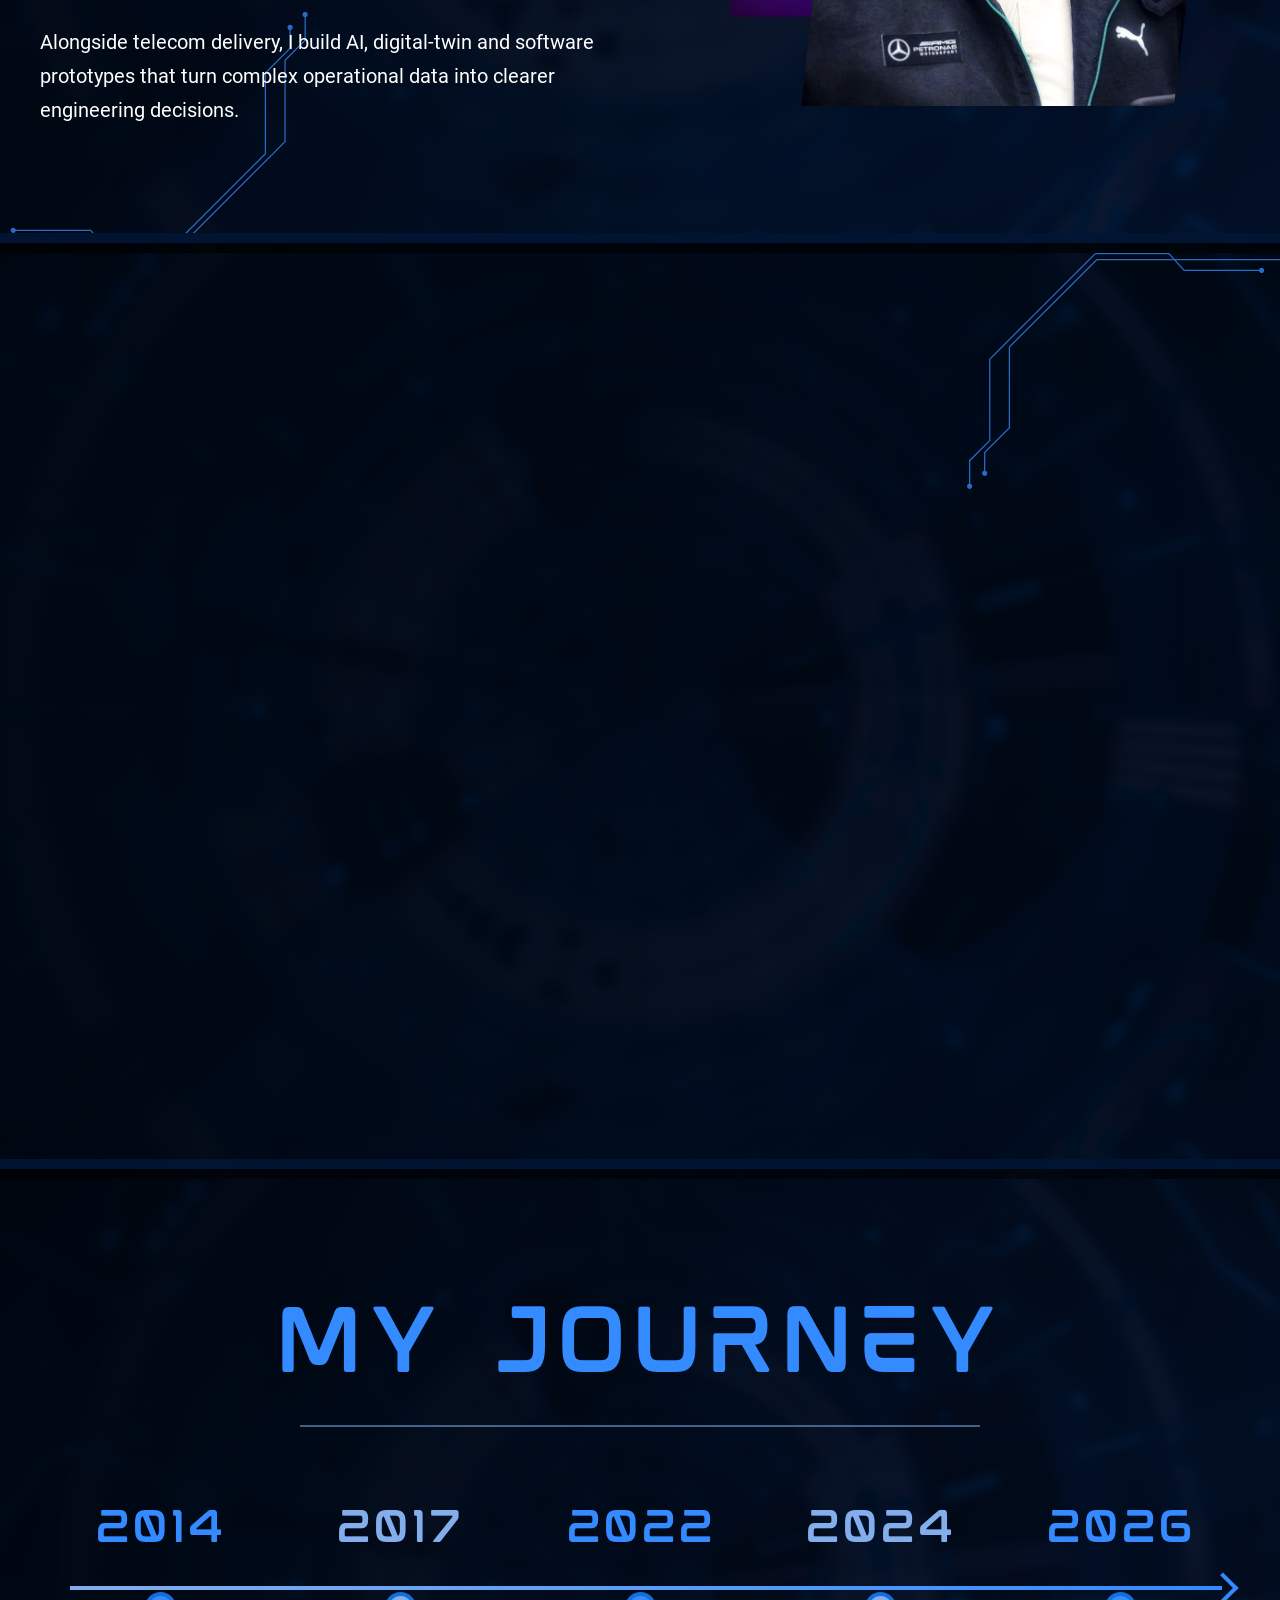
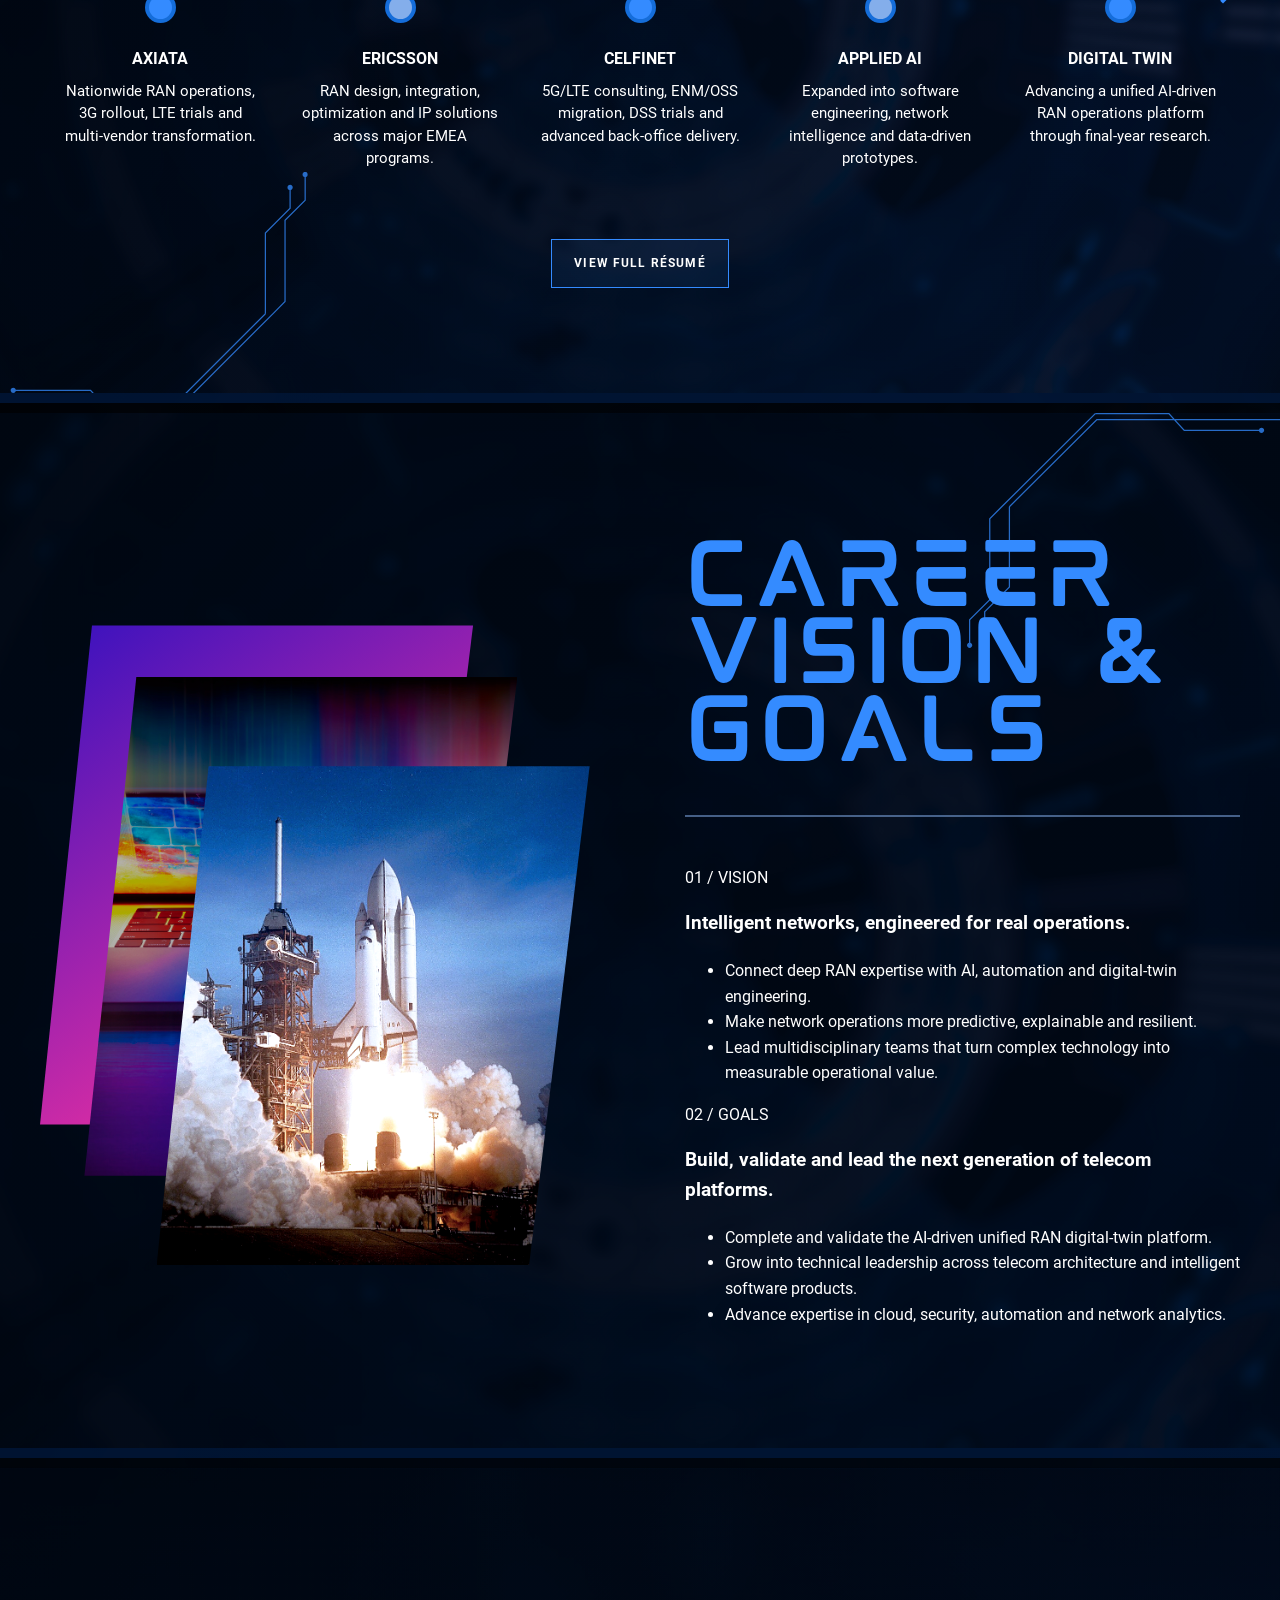
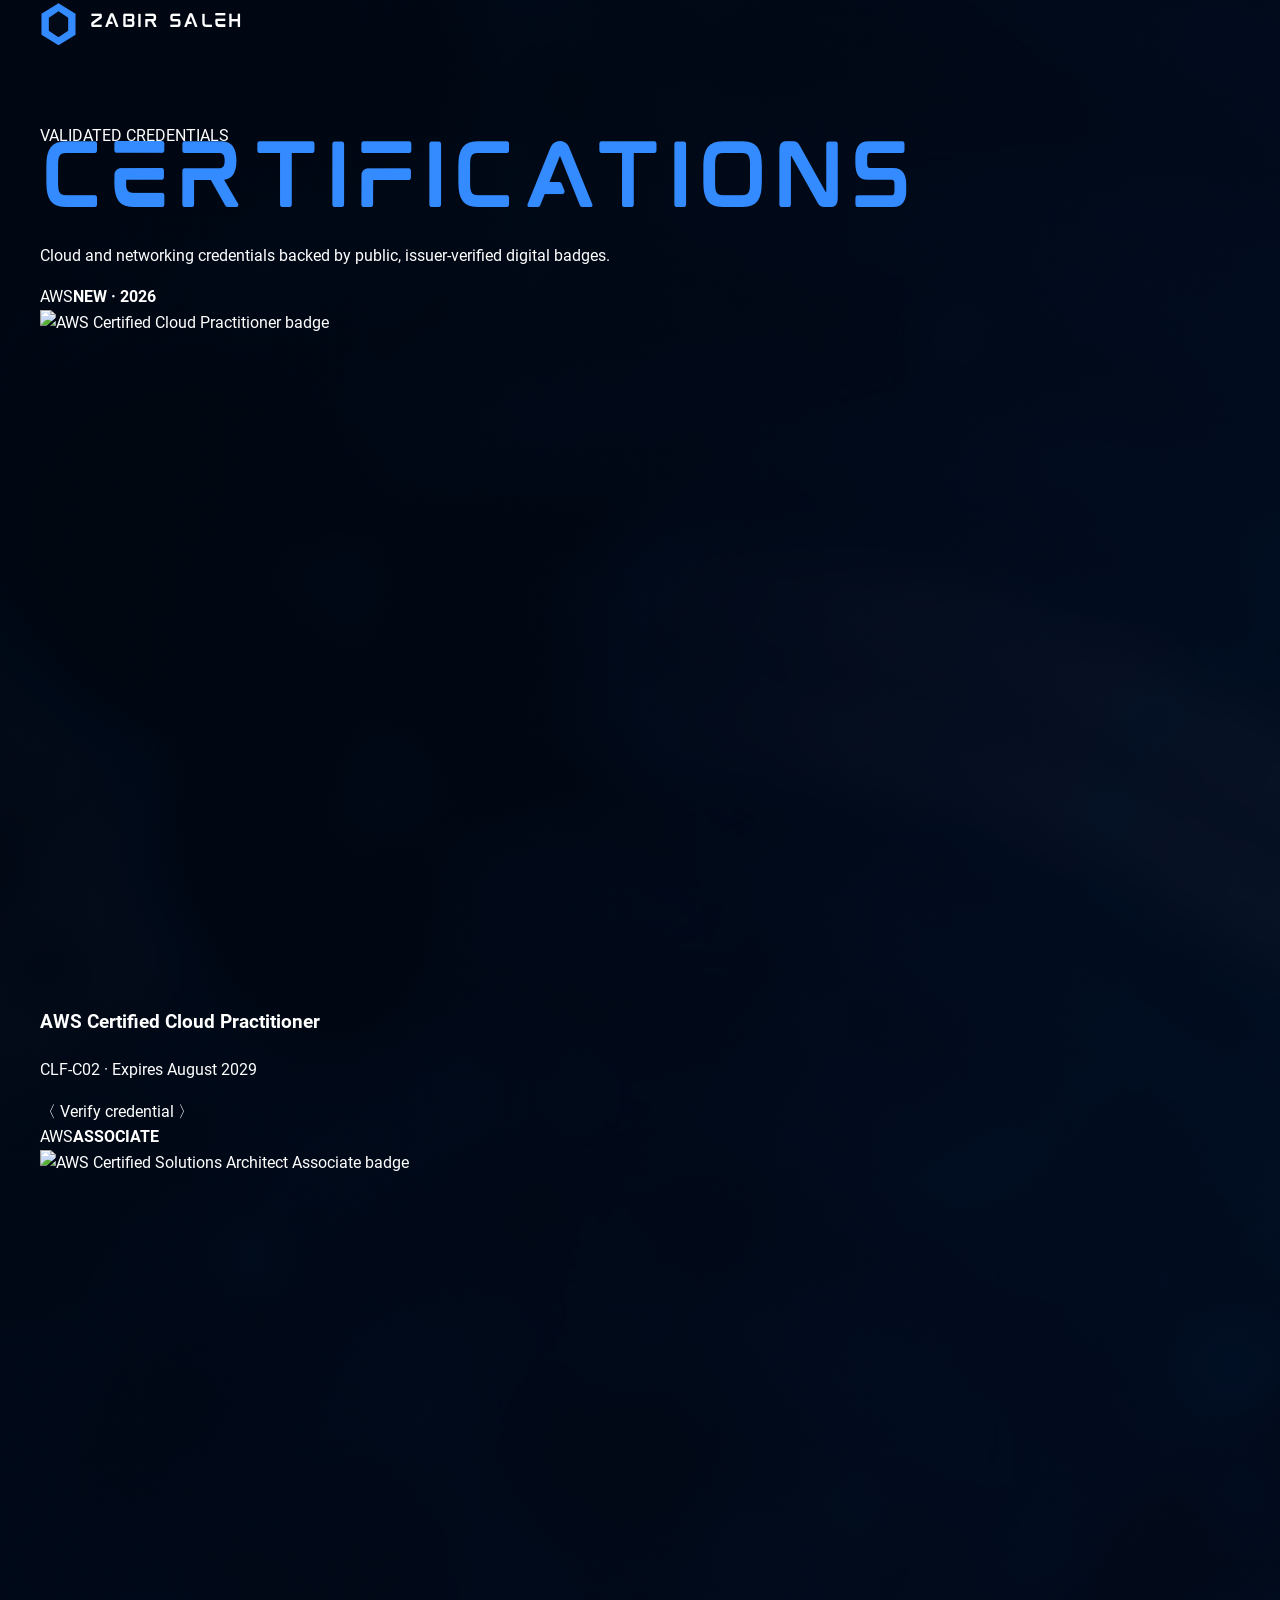
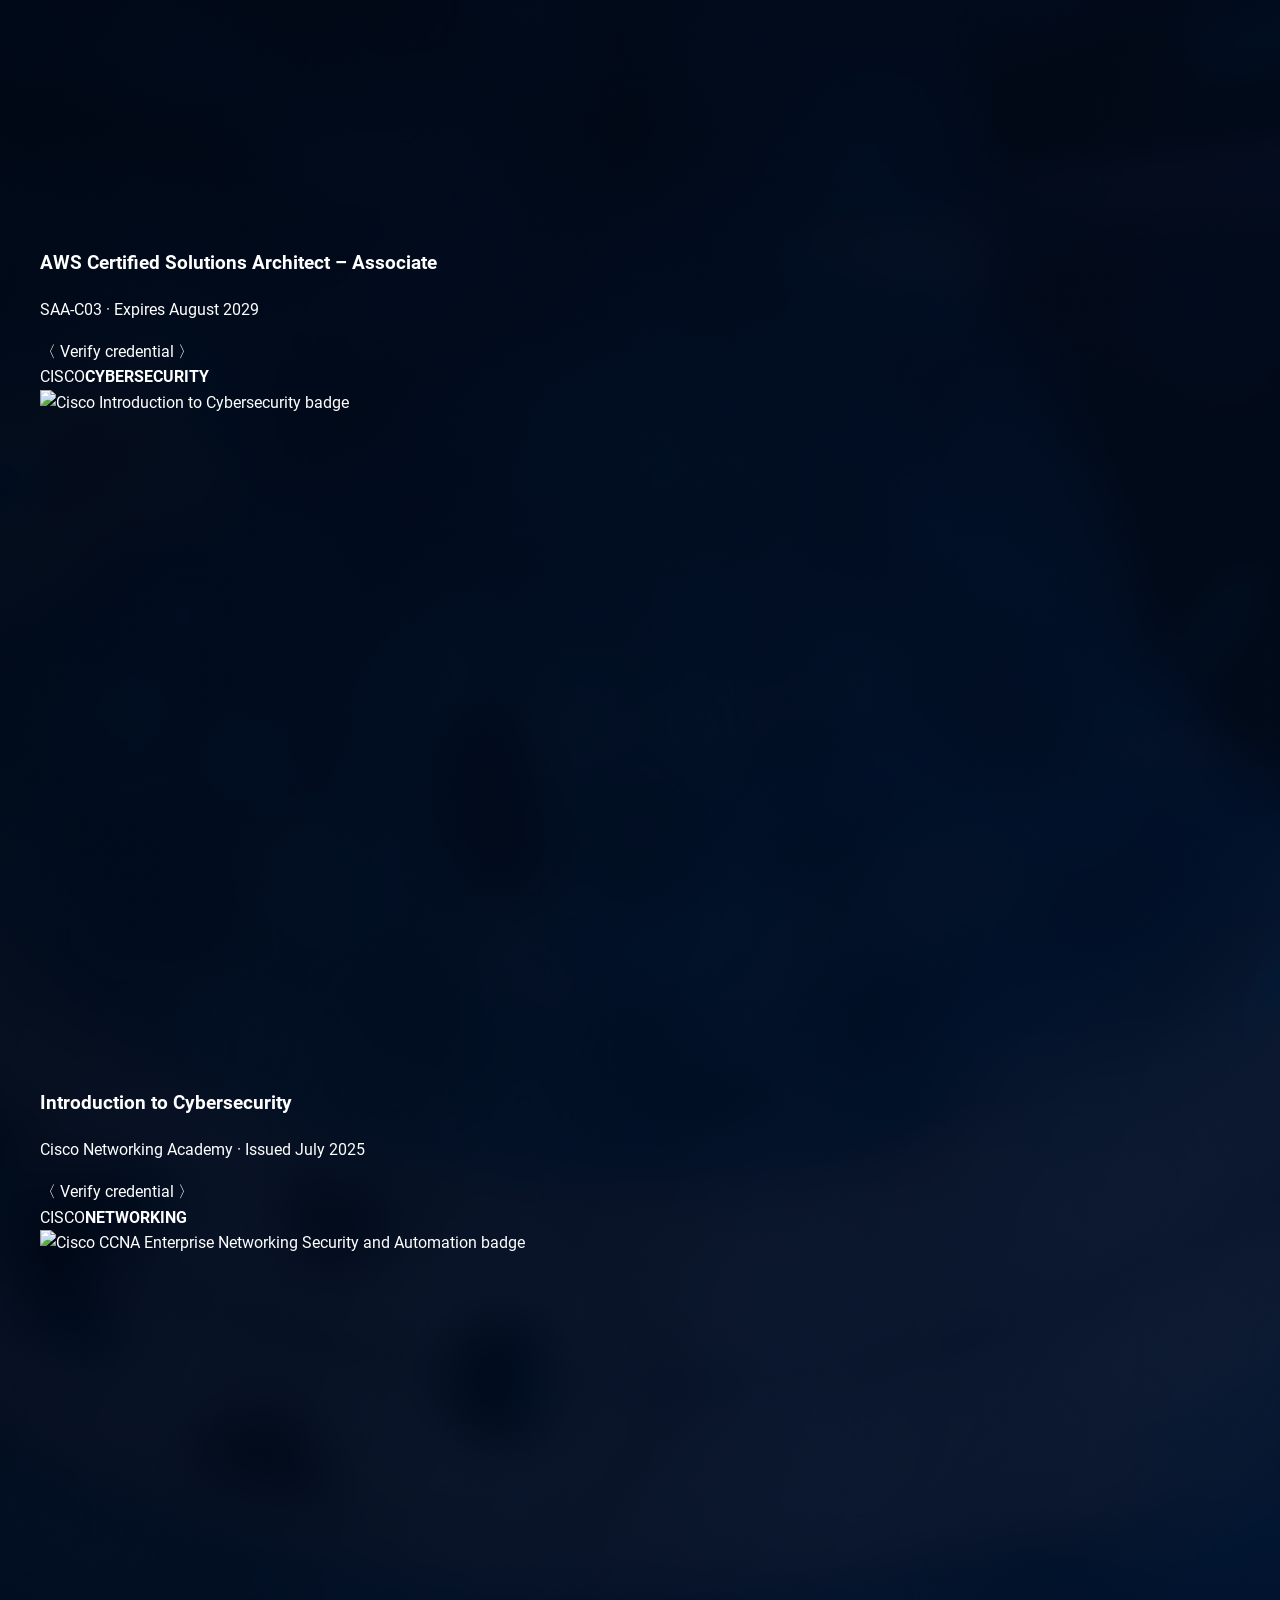
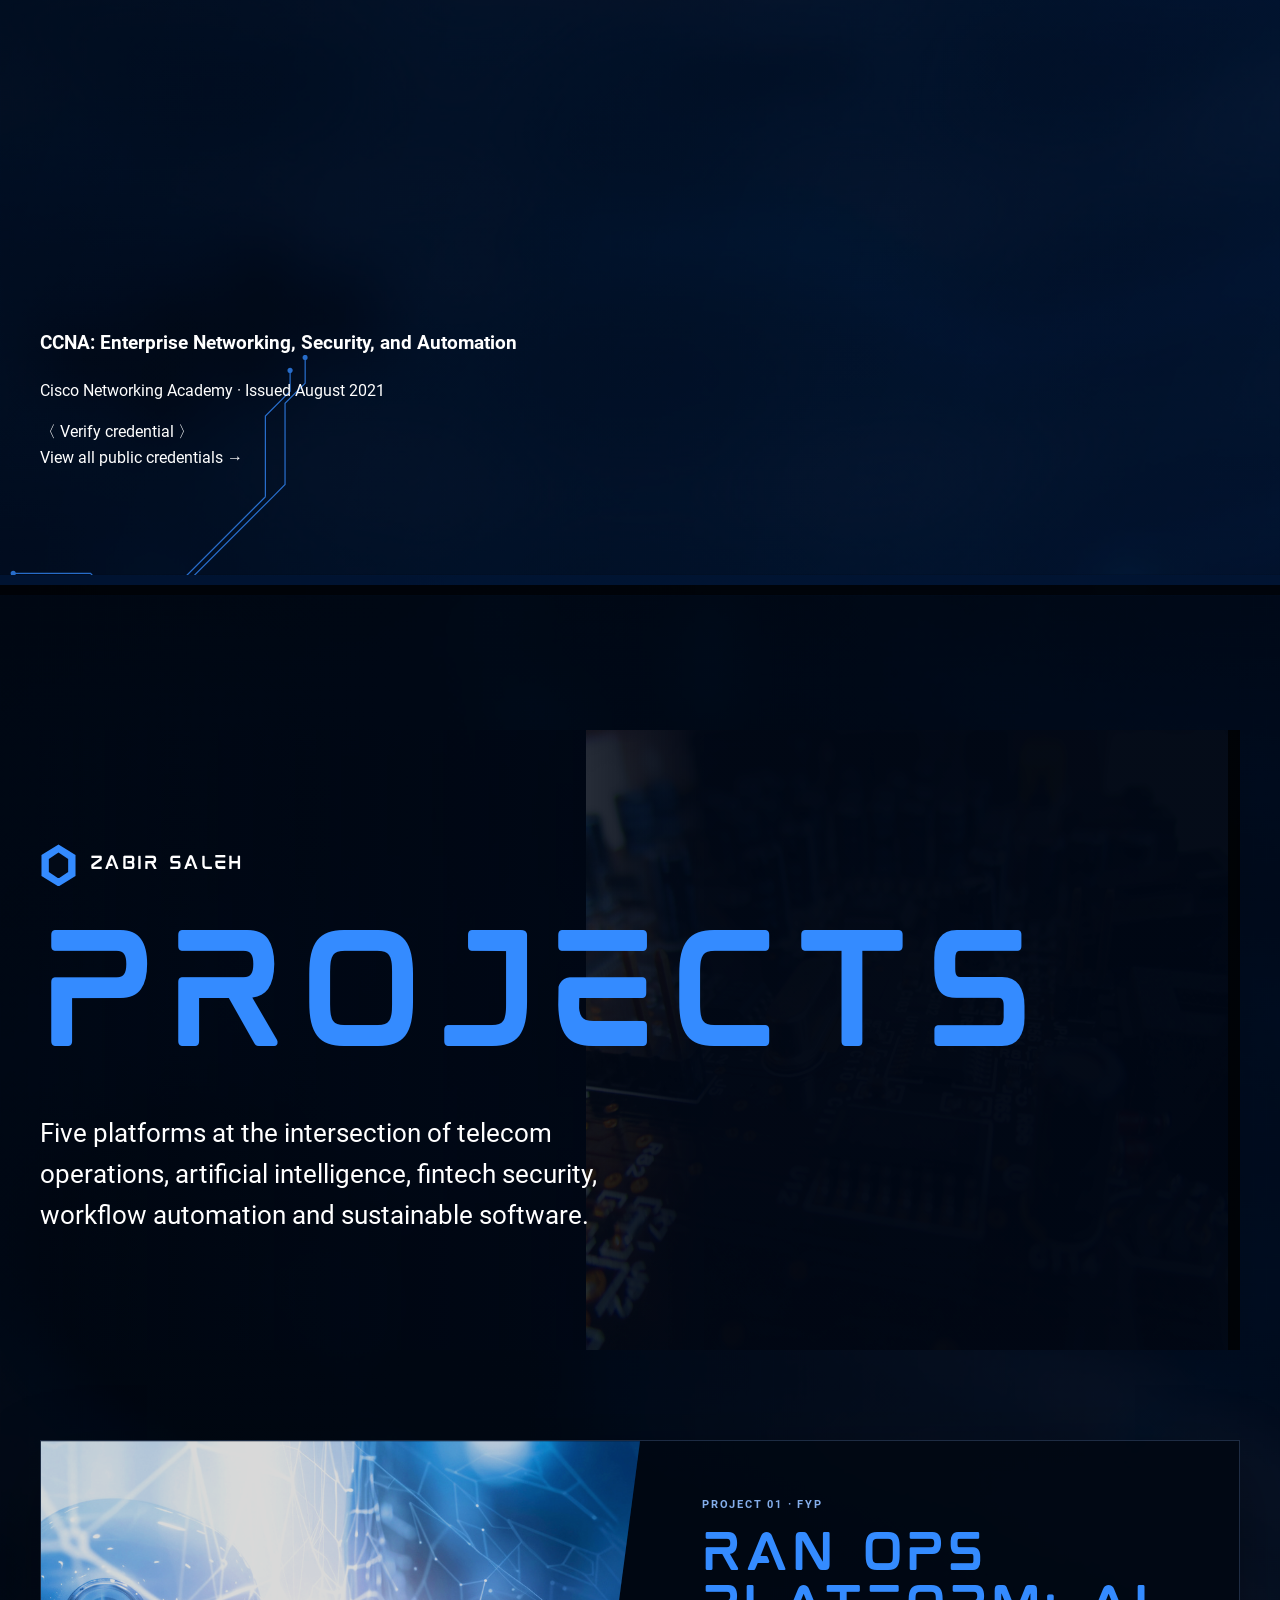
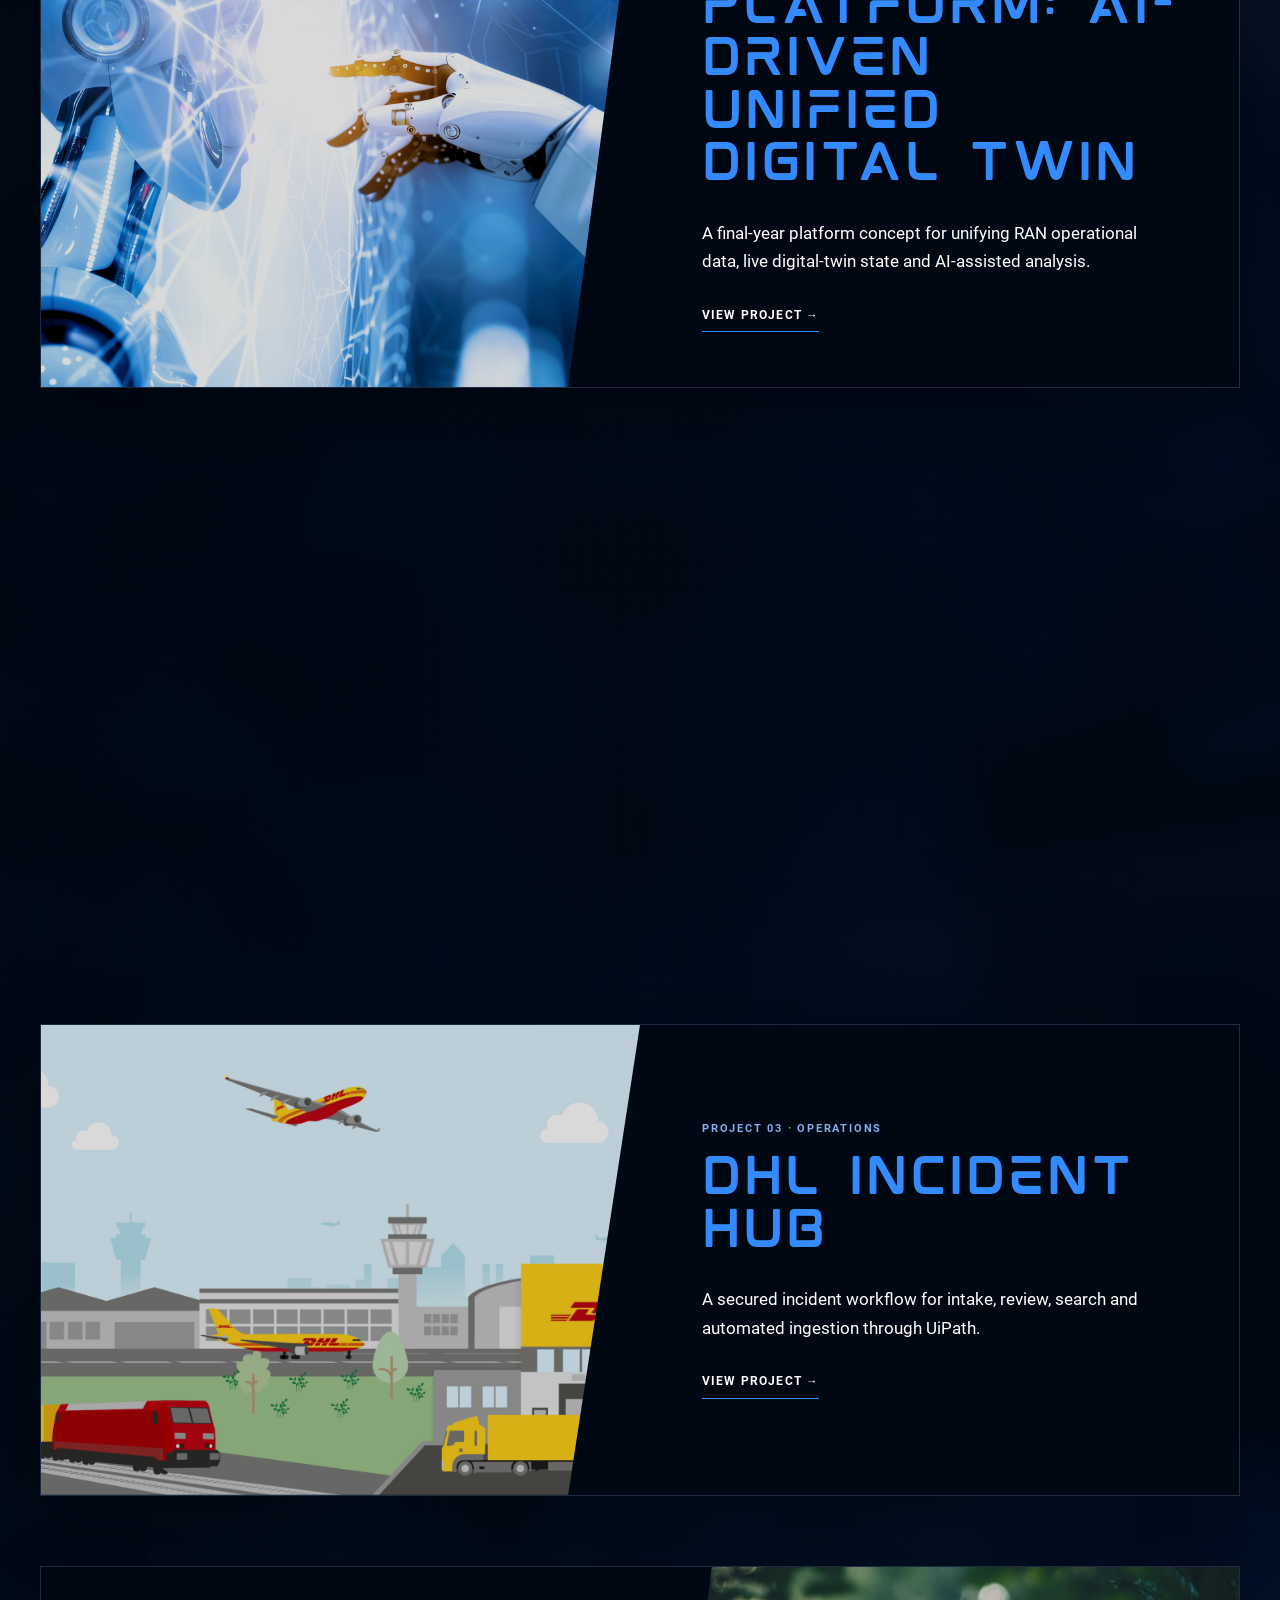
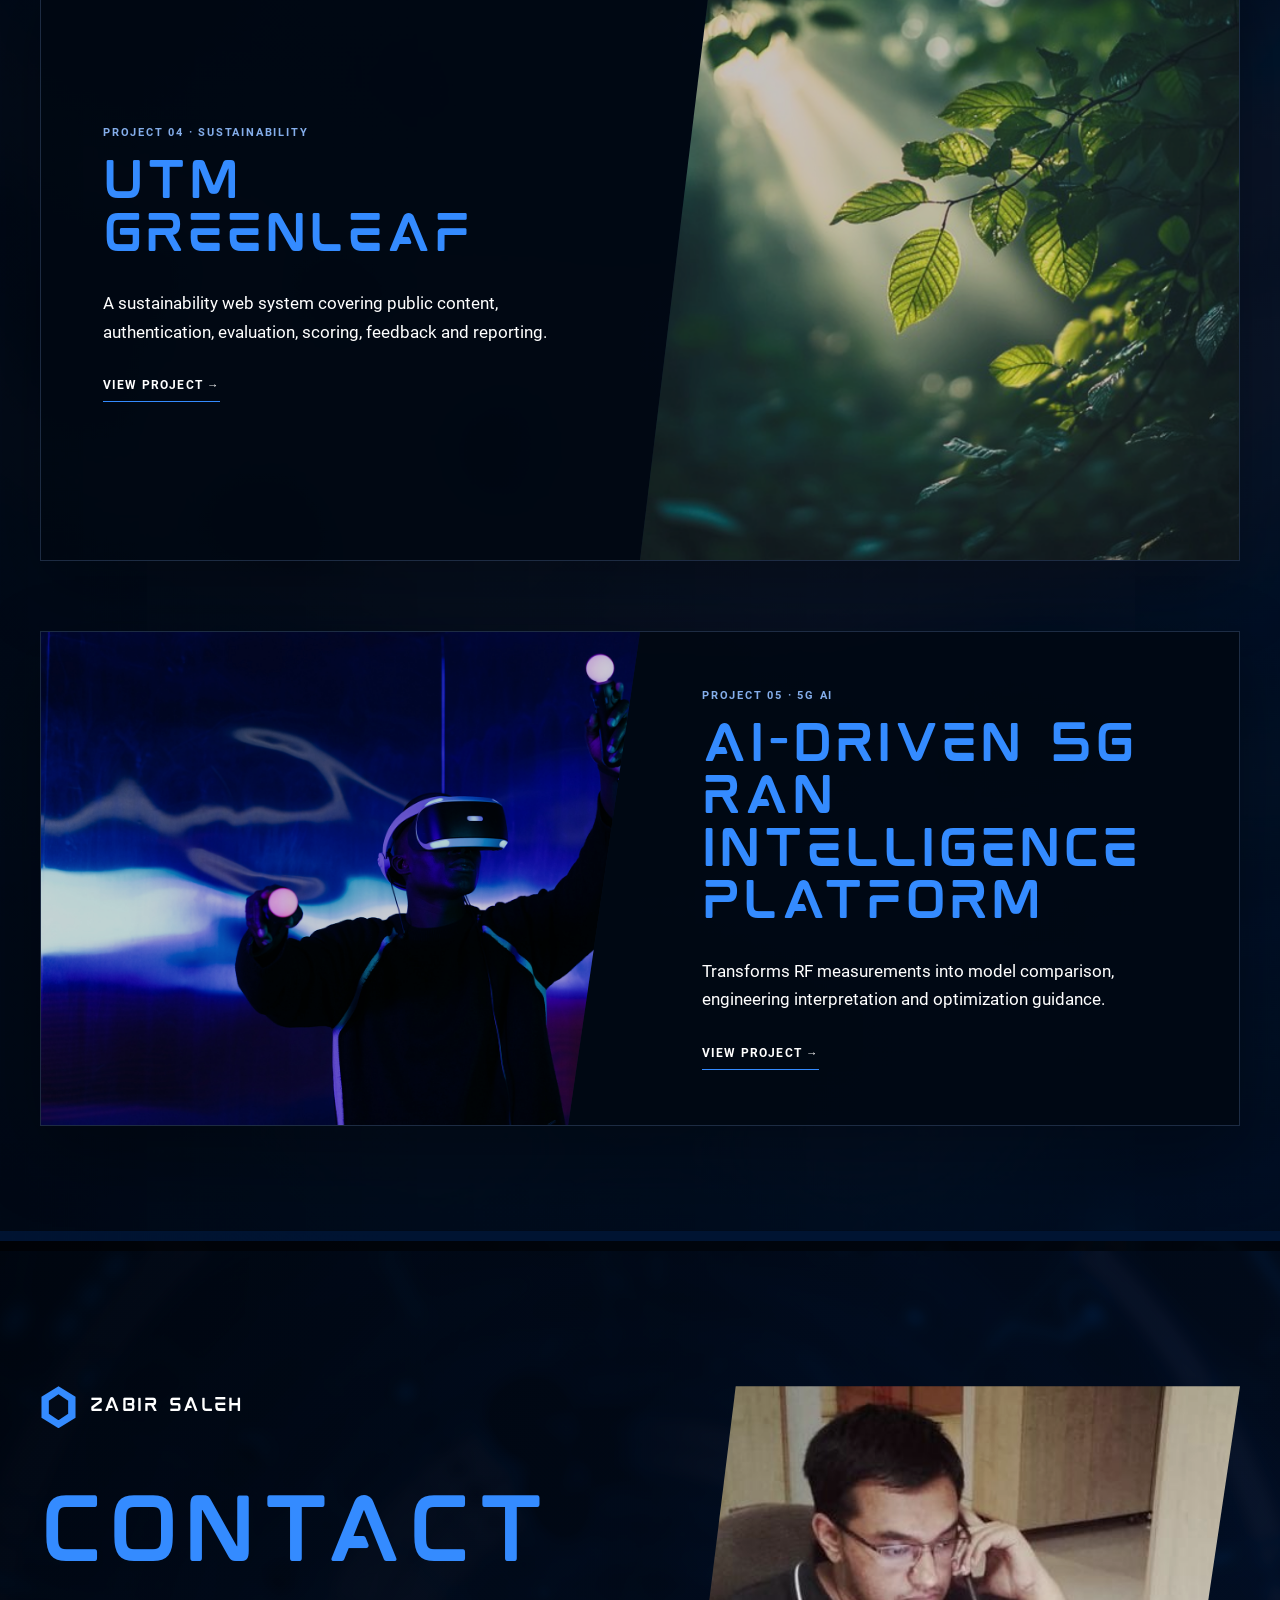
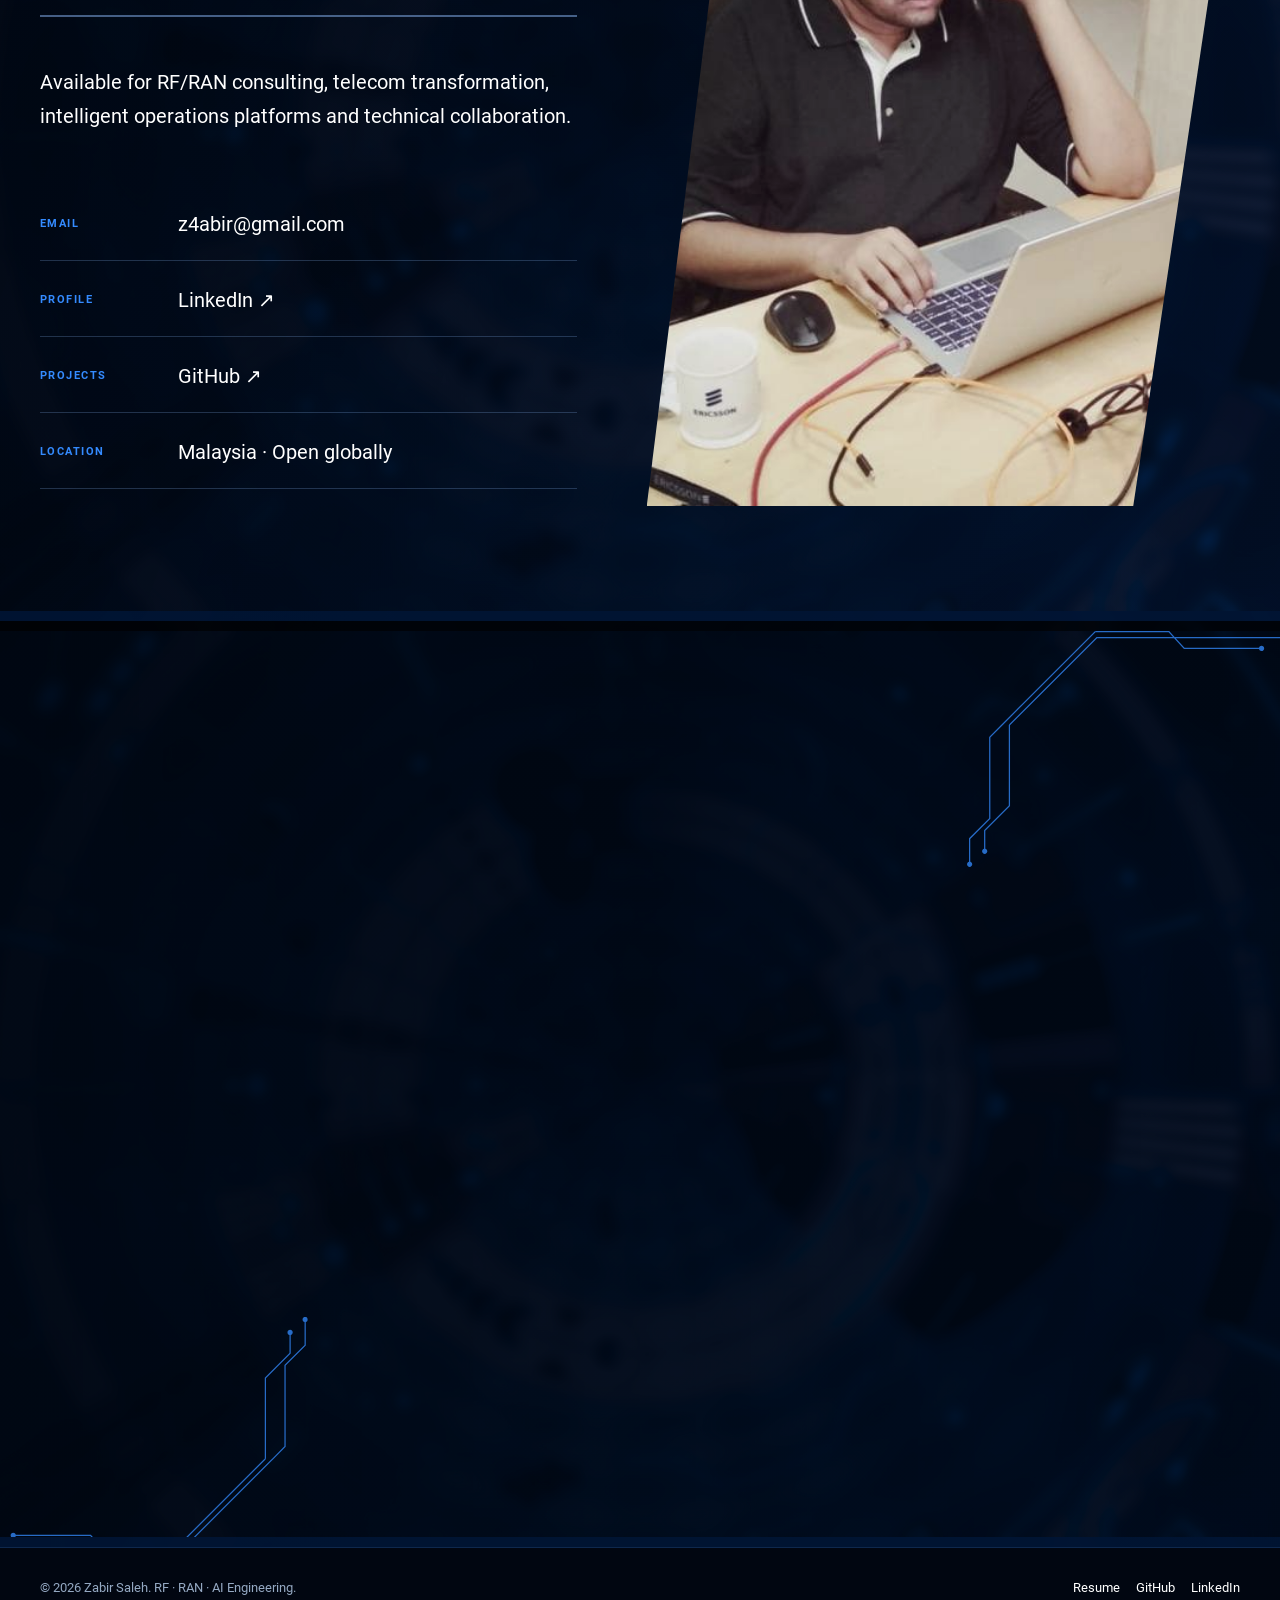
==== commit 51bc61e2: "Merge career vision and goals; add certifications" ====
--- a/index.html
+++ b/index.html
@@ -75,8 +75,8 @@
         <a data-section-link href="#about">About</a>
         <a data-section-link href="#services">What I Do</a>
         <a data-section-link href="#experience">Journey</a>
-        <a data-section-link href="#vision">Vision</a>
-        <a data-section-link href="#goals">Goals</a>
+        <a data-section-link href="#vision-goals">Vision &amp; Goals</a>
+        <a data-section-link href="#certifications">Certifications</a>
         <a data-section-link href="#projects">Projects</a>
         <a data-section-link href="#contact">Contact</a>
       </nav>
@@ -94,8 +94,8 @@
       <a href="#about">About</a>
       <a href="#services">What I Do</a>
       <a href="#experience">Journey</a>
-      <a href="#vision">Vision</a>
-      <a href="#goals">Goals</a>
+      <a href="#vision-goals">Vision &amp; Goals</a>
+      <a href="#certifications">Certifications</a>
       <a href="#projects">Projects</a>
       <a href="#contact">Contact</a>
       <a href="cv.html">Resume</a>
@@ -182,7 +182,8 @@
       </div>
     </section>
 
-    <section class="deck-section deck-vision" id="vision">
+    <section class="deck-section deck-vision-goals" id="vision-goals">
+      <img class="deck-circuit deck-circuit-top" src="assets/img/tech-circuit-lines.svg" alt="" aria-hidden="true">
       <div class="container deck-split deck-split-image-first">
         <figure class="deck-diagonal-stack reveal">
           <span class="deck-image-layer layer-one"></span>
@@ -190,34 +191,87 @@
           <img src="assets/img/tech-vision.jpg" width="1024" height="683" alt="Technology launch representing career vision" loading="lazy">
         </figure>
         <div class="deck-copy reveal">
-          <h2>CAREER VISION</h2>
+          <h2>CAREER<br>VISION &amp; GOALS</h2>
           <div class="deck-title-rule"></div>
-          <ul class="deck-bullets">
-            <li>Connect deep RAN expertise with AI, automation and digital-twin engineering.</li>
-            <li>Make network operations more predictive, explainable and resilient.</li>
-            <li>Lead multidisciplinary teams that turn complex technology into measurable operational value.</li>
-          </ul>
-        </div>
-      </div>
-    </section>
-
-    <section class="deck-section deck-goals" id="goals">
-      <img class="deck-circuit deck-circuit-top" src="assets/img/tech-circuit-lines.svg" alt="" aria-hidden="true">
-      <div class="container deck-split">
-        <div class="deck-copy reveal">
-          <h2>CAREER GOALS</h2>
-          <div class="deck-title-rule"></div>
-          <ul class="deck-bullets">
-            <li>Complete and validate the AI-driven unified RAN digital-twin platform.</li>
-            <li>Grow into technical leadership spanning telecom architecture and intelligent software products.</li>
-            <li>Continue professional development across cloud, security, automation and advanced network analytics.</li>
-          </ul>
-        </div>
-        <figure class="deck-diagonal-stack reveal">
-          <span class="deck-image-layer layer-one"></span>
-          <span class="deck-image-layer layer-two"></span>
-          <img src="assets/img/tech-robot.jpg" width="1024" height="683" alt="Human and robot hands connecting through a digital interface" loading="lazy">
-        </figure>
+          <div class="deck-direction-list">
+            <article>
+              <span>01 / VISION</span>
+              <h3>Intelligent networks, engineered for real operations.</h3>
+              <ul>
+                <li>Connect deep RAN expertise with AI, automation and digital-twin engineering.</li>
+                <li>Make network operations more predictive, explainable and resilient.</li>
+                <li>Lead multidisciplinary teams that turn complex technology into measurable operational value.</li>
+              </ul>
+            </article>
+            <article>
+              <span>02 / GOALS</span>
+              <h3>Build, validate and lead the next generation of telecom platforms.</h3>
+              <ul>
+                <li>Complete and validate the AI-driven unified RAN digital-twin platform.</li>
+                <li>Grow into technical leadership across telecom architecture and intelligent software products.</li>
+                <li>Advance expertise in cloud, security, automation and network analytics.</li>
+              </ul>
+            </article>
+          </div>
+        </div>
+      </div>
+    </section>
+
+    <section class="deck-section deck-certifications" id="certifications">
+      <img class="deck-circuit deck-circuit-bottom" src="assets/img/tech-circuit-lines.svg" alt="" aria-hidden="true">
+      <div class="container">
+        <div class="deck-certification-intro reveal">
+          <div class="deck-brand-mini"><span class="tech-brand-mark" aria-hidden="true"></span><b>ZABIR SALEH</b></div>
+          <div>
+            <span class="deck-section-kicker">VALIDATED CREDENTIALS</span>
+            <h2>CERTIFICATIONS</h2>
+            <p>Cloud and networking credentials backed by public, issuer-verified digital badges.</p>
+          </div>
+        </div>
+
+        <div class="credential-grid">
+          <article class="credential-card credential-card-new reveal">
+            <div class="credential-card-top"><span>AWS</span><strong>NEW · 2026</strong></div>
+            <img src="assets/img/badge-aws-cloud-practitioner.png" width="680" height="680" alt="AWS Certified Cloud Practitioner badge" loading="lazy">
+            <div class="credential-card-copy">
+              <h3>AWS Certified Cloud Practitioner</h3>
+              <p>CLF-C02 · Expires August 2029</p>
+            </div>
+            <a href="https://www.credly.com/badges/483a87aa-5ca0-49c7-a92e-e0067b3e3995/public_url" target="_blank" rel="noopener noreferrer" aria-label="Verify AWS Certified Cloud Practitioner credential on Credly">〈 Verify credential 〉</a>
+          </article>
+
+          <article class="credential-card reveal">
+            <div class="credential-card-top"><span>AWS</span><strong>ASSOCIATE</strong></div>
+            <img src="assets/img/badge-aws-solutions-architect.png" width="680" height="680" alt="AWS Certified Solutions Architect Associate badge" loading="lazy">
+            <div class="credential-card-copy">
+              <h3>AWS Certified Solutions Architect – Associate</h3>
+              <p>SAA-C03 · Expires August 2029</p>
+            </div>
+            <a href="https://www.credly.com/badges/508d6470-d7eb-4a57-8229-46297b1ae379/public_url" target="_blank" rel="noopener noreferrer" aria-label="Verify AWS Certified Solutions Architect Associate credential on Credly">〈 Verify credential 〉</a>
+          </article>
+
+          <article class="credential-card reveal">
+            <div class="credential-card-top"><span>CISCO</span><strong>CYBERSECURITY</strong></div>
+            <img src="assets/img/badge-cisco-cybersecurity.png" width="680" height="680" alt="Cisco Introduction to Cybersecurity badge" loading="lazy">
+            <div class="credential-card-copy">
+              <h3>Introduction to Cybersecurity</h3>
+              <p>Cisco Networking Academy · Issued July 2025</p>
+            </div>
+            <a href="https://www.credly.com/badges/35ca2731-584b-451b-a156-f2faaaa595ad/public_url" target="_blank" rel="noopener noreferrer" aria-label="Verify Cisco Introduction to Cybersecurity credential on Credly">〈 Verify credential 〉</a>
+          </article>
+
+          <article class="credential-card reveal">
+            <div class="credential-card-top"><span>CISCO</span><strong>NETWORKING</strong></div>
+            <img src="assets/img/badge-cisco-ccna-ensa.png" width="680" height="680" alt="Cisco CCNA Enterprise Networking Security and Automation badge" loading="lazy">
+            <div class="credential-card-copy">
+              <h3>CCNA: Enterprise Networking, Security, and Automation</h3>
+              <p>Cisco Networking Academy · Issued August 2021</p>
+            </div>
+            <a href="https://www.credly.com/badges/ca372645-53f4-4942-b4e4-de9fd34732af/public_url" target="_blank" rel="noopener noreferrer" aria-label="Verify Cisco CCNA Enterprise Networking Security and Automation credential on Credly">〈 Verify credential 〉</a>
+          </article>
+        </div>
+
+        <a class="credential-wallet-link reveal" href="https://www.credly.com/users/zabir-saleh/badges/credly" target="_blank" rel="noopener noreferrer">View all public credentials →</a>
       </div>
     </section>
 
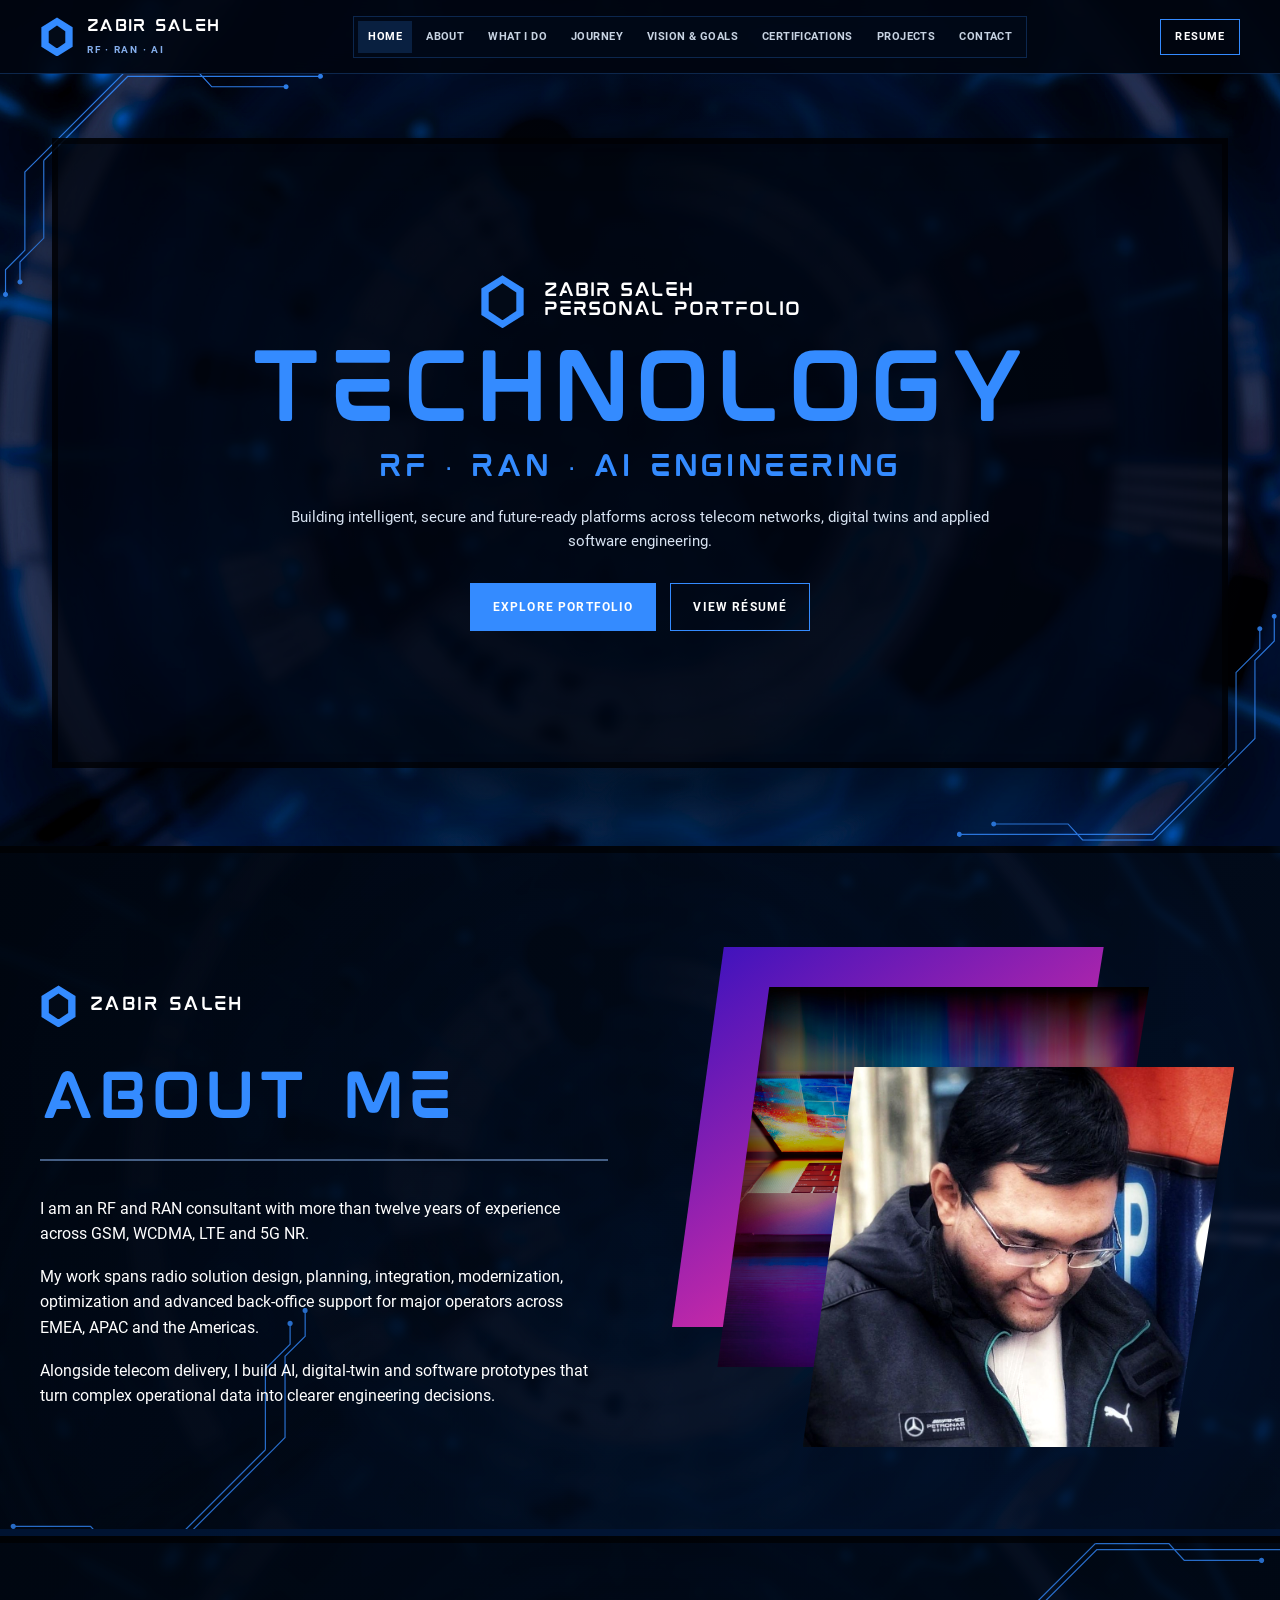
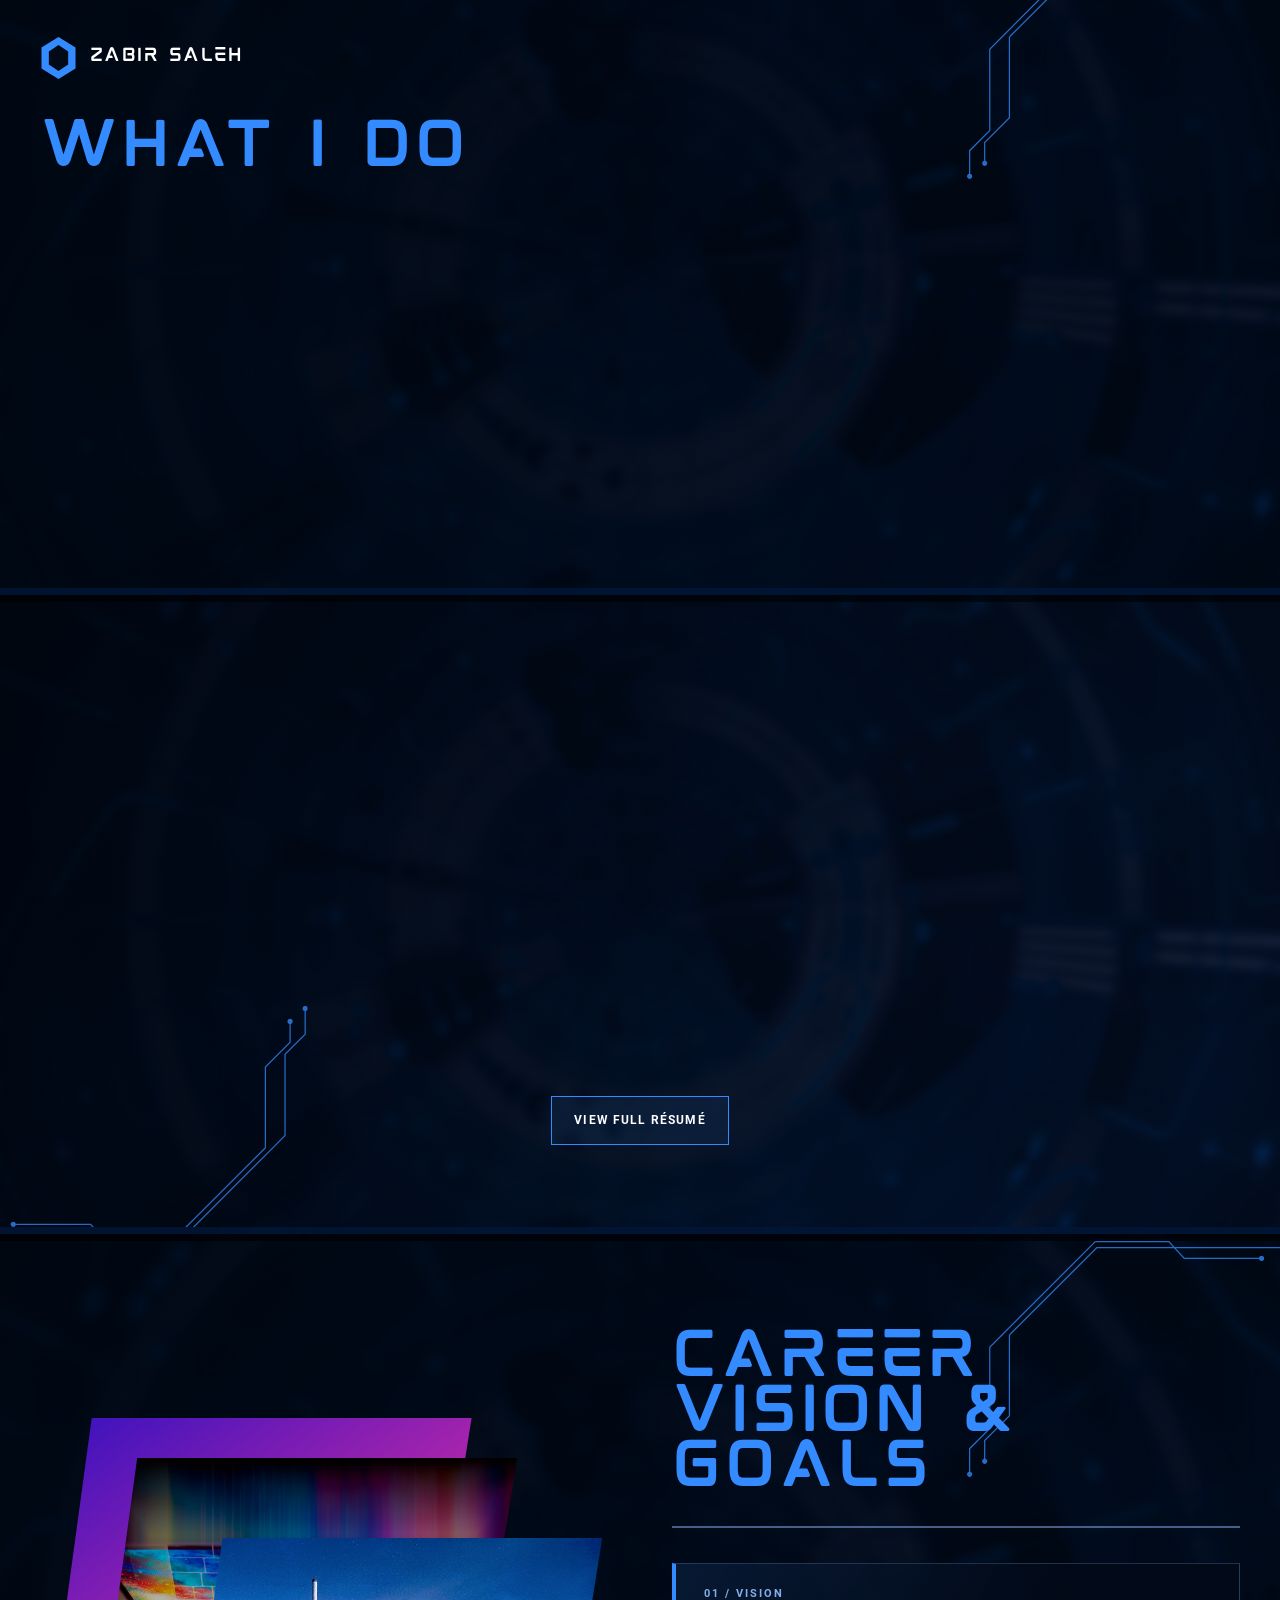
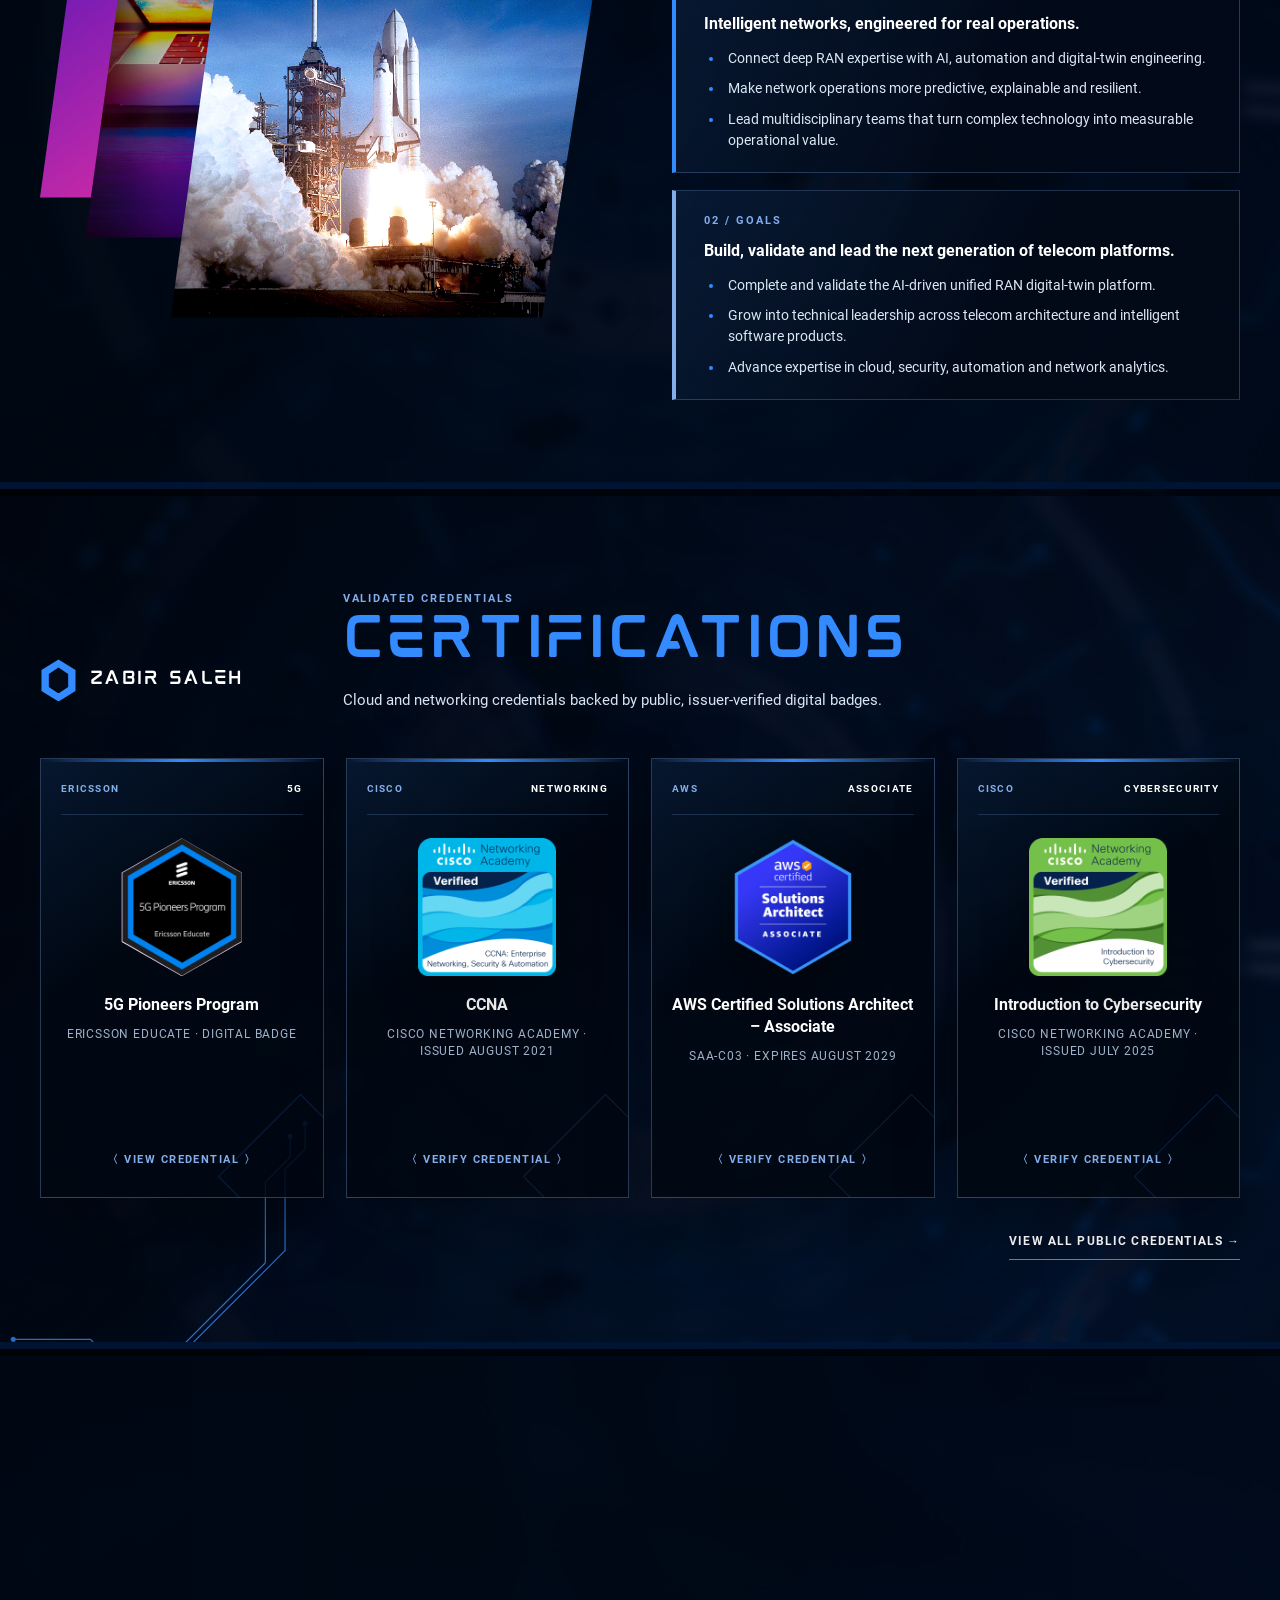
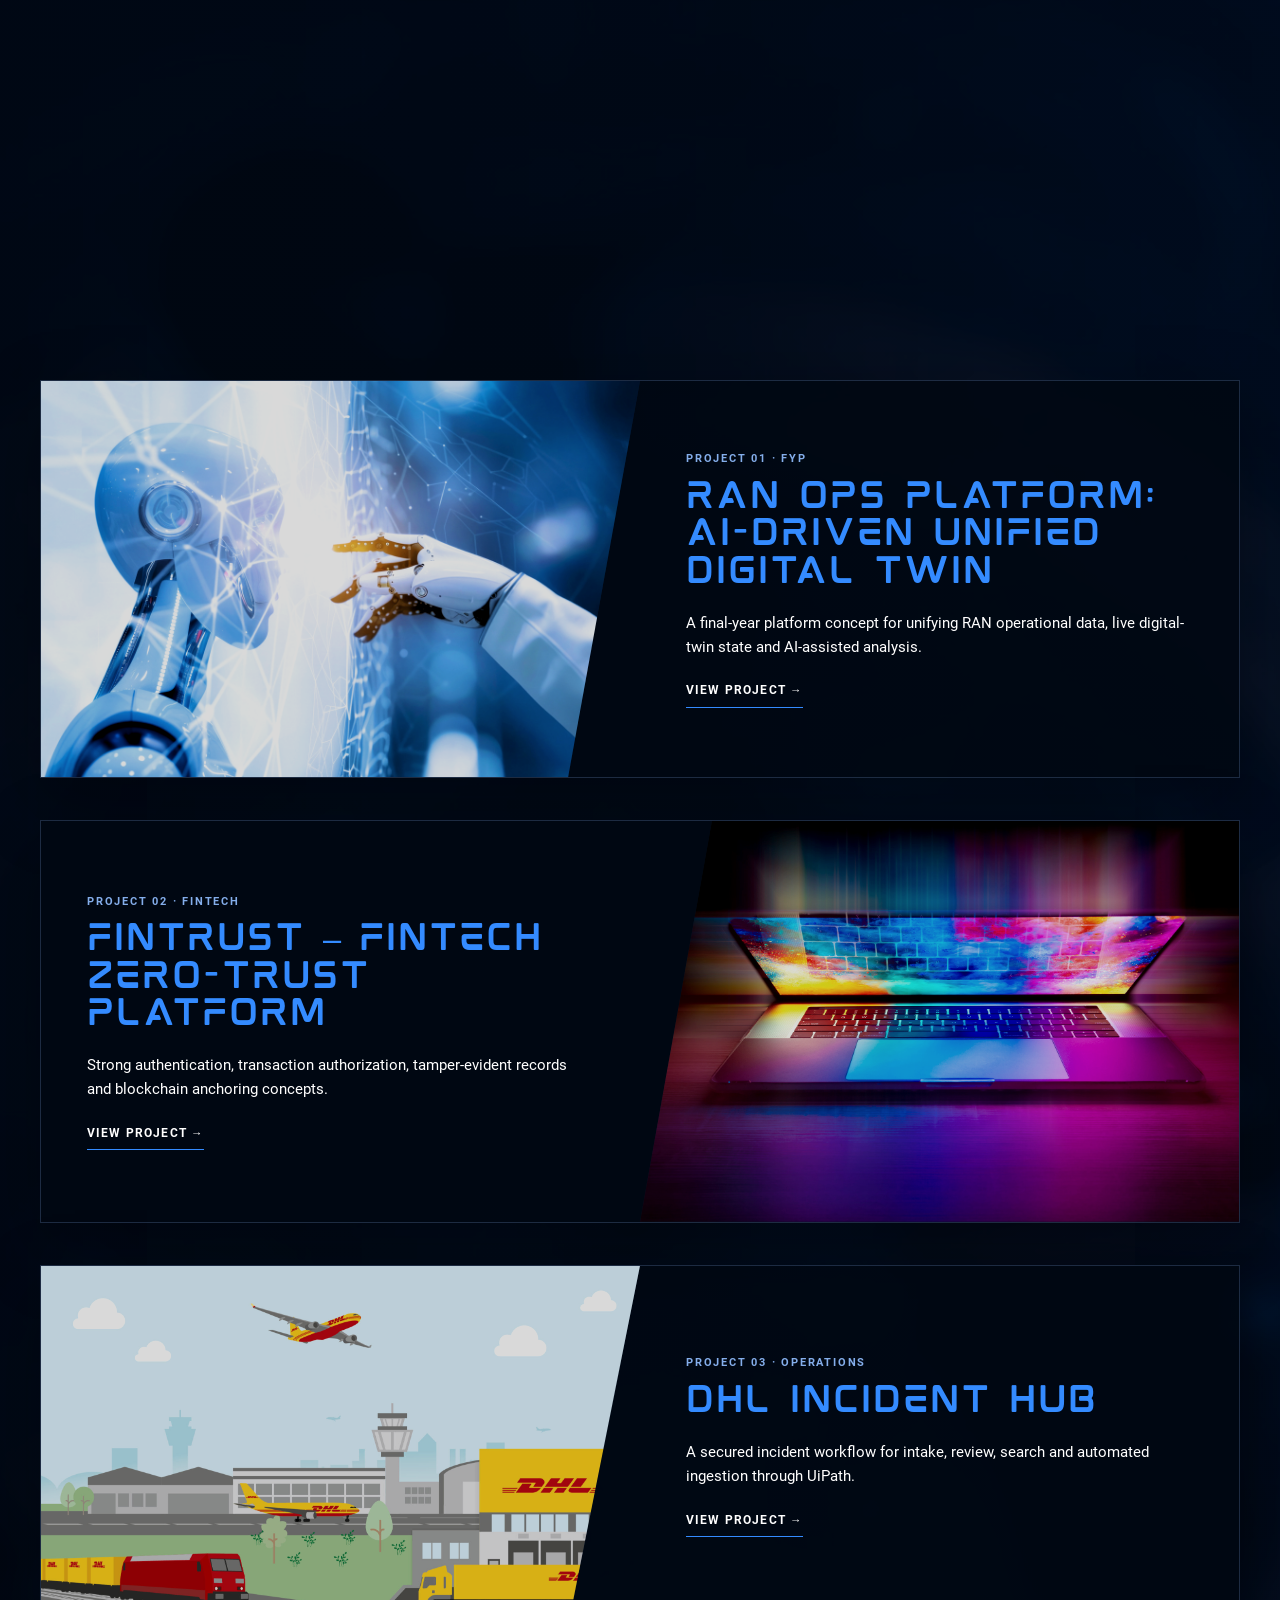
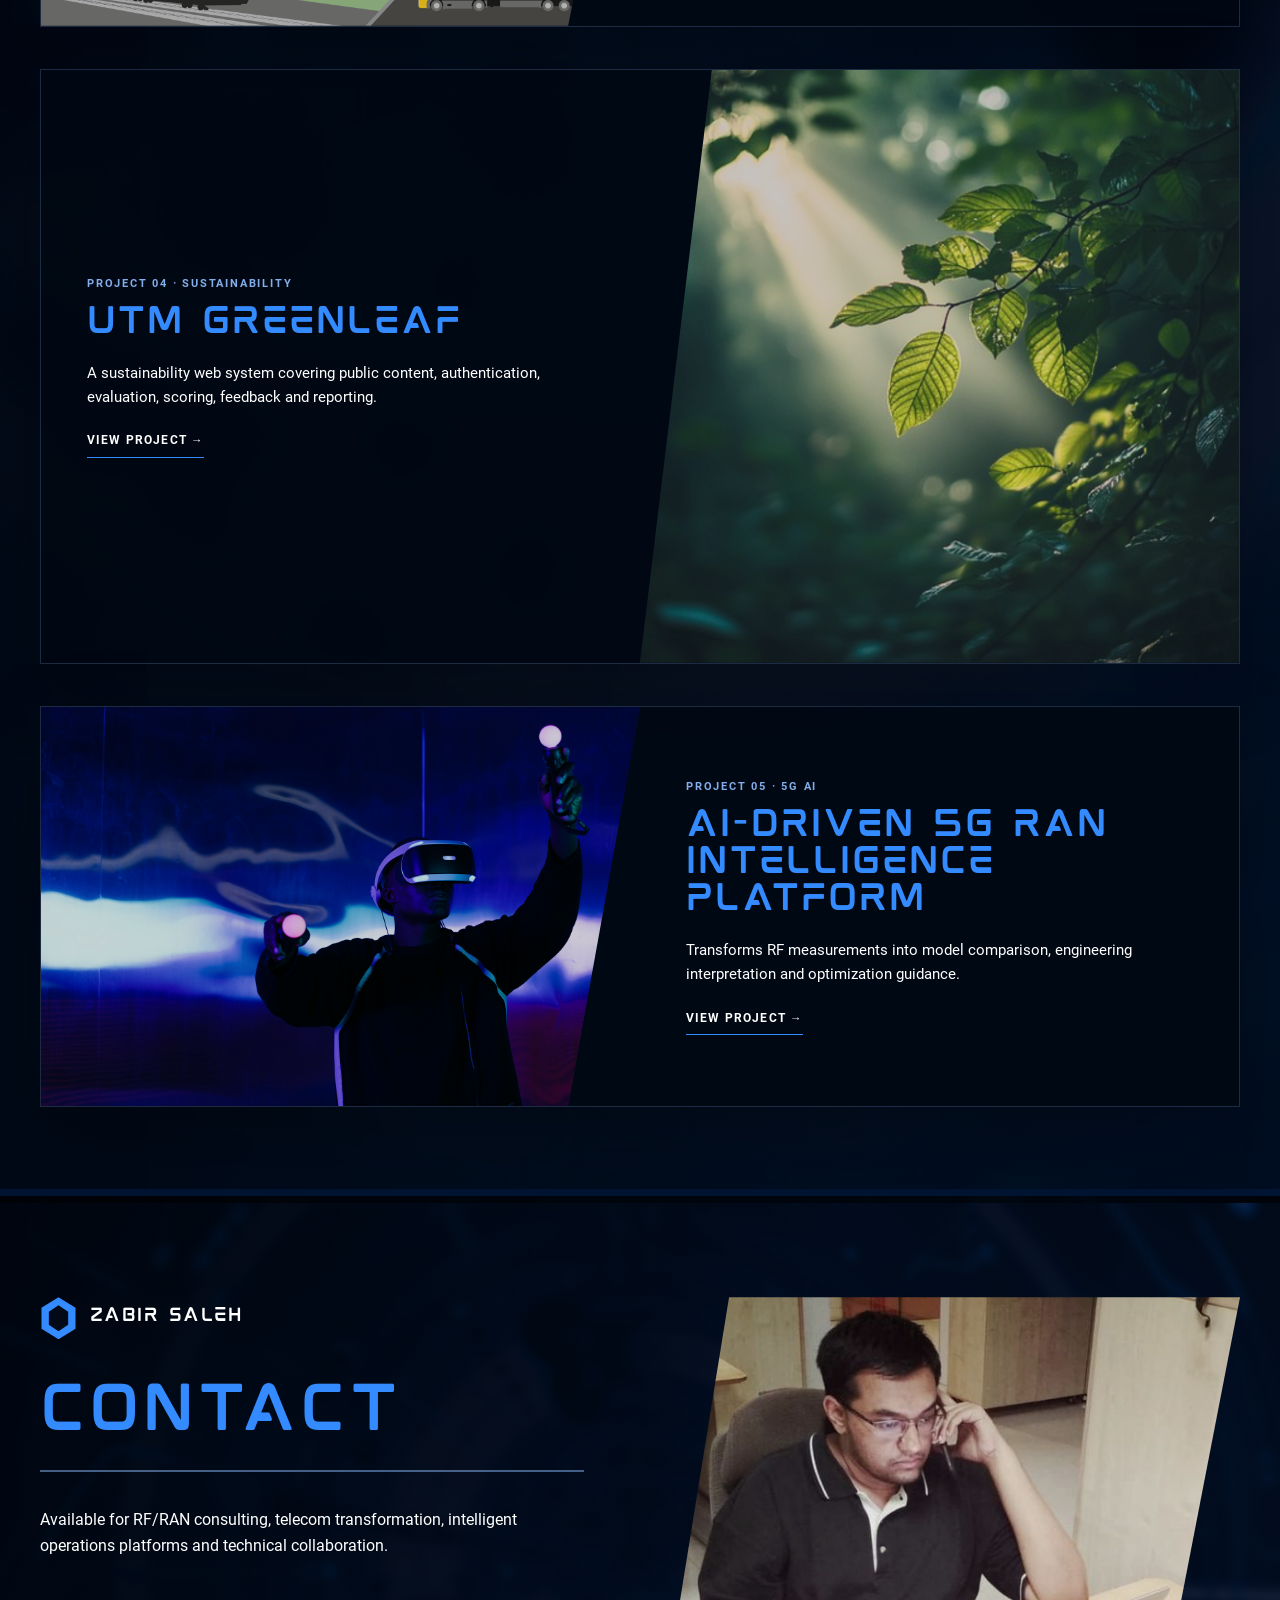
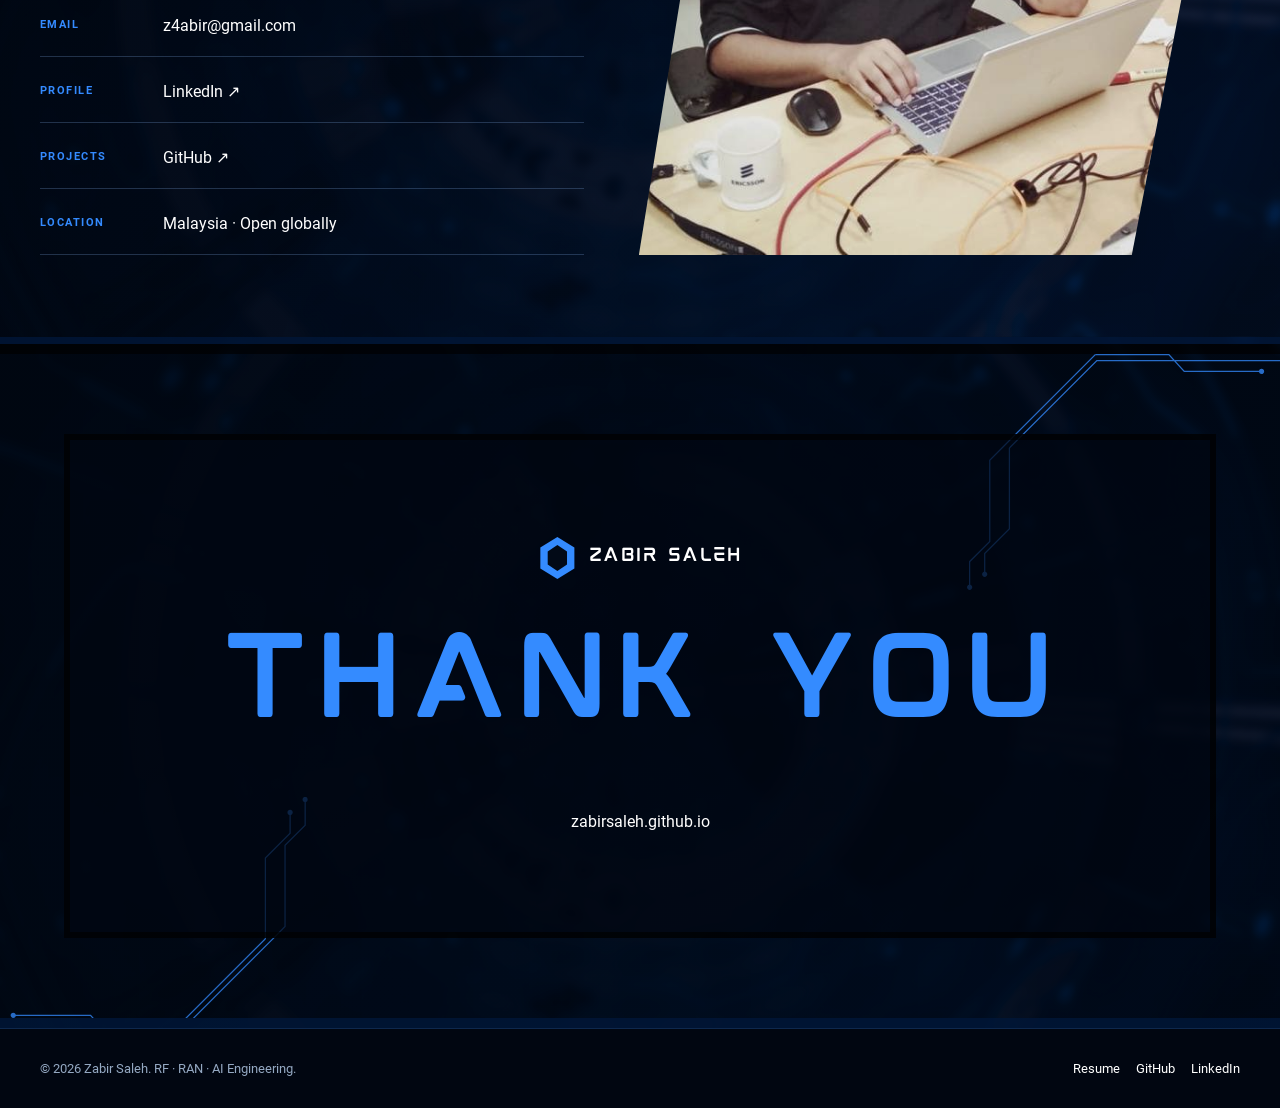
==== commit 5afc524f: "Update featured certification badges" ====
--- a/index.html
+++ b/index.html
@@ -230,14 +230,24 @@
         </div>
 
         <div class="credential-grid">
-          <article class="credential-card credential-card-new reveal">
-            <div class="credential-card-top"><span>AWS</span><strong>NEW · 2026</strong></div>
-            <img src="assets/img/badge-aws-cloud-practitioner.png" width="680" height="680" alt="AWS Certified Cloud Practitioner badge" loading="lazy">
+          <article class="credential-card reveal">
+            <div class="credential-card-top"><span>ERICSSON</span><strong>5G</strong></div>
+            <img class="credential-badge-hex" src="assets/img/badge-ericsson-5g-pioneers.png" width="600" height="600" alt="Ericsson 5G Pioneers Program badge" loading="lazy">
             <div class="credential-card-copy">
-              <h3>AWS Certified Cloud Practitioner</h3>
-              <p>CLF-C02 · Expires August 2029</p>
+              <h3>5G Pioneers Program</h3>
+              <p>Ericsson Educate · Digital badge</p>
             </div>
-            <a href="https://www.credly.com/badges/483a87aa-5ca0-49c7-a92e-e0067b3e3995/public_url" target="_blank" rel="noopener noreferrer" aria-label="Verify AWS Certified Cloud Practitioner credential on Credly">〈 Verify credential 〉</a>
+            <a href="https://www.credly.com/org/ericsson/badge/5g-pioneers-program" target="_blank" rel="noopener noreferrer" aria-label="View Ericsson 5G Pioneers Program credential details on Credly">〈 View credential 〉</a>
+          </article>
+
+          <article class="credential-card reveal">
+            <div class="credential-card-top"><span>CISCO</span><strong>NETWORKING</strong></div>
+            <img src="assets/img/badge-cisco-ccna-ensa.png" width="680" height="680" alt="Cisco CCNA badge" loading="lazy">
+            <div class="credential-card-copy">
+              <h3>CCNA</h3>
+              <p>Cisco Networking Academy · Issued August 2021</p>
+            </div>
+            <a href="https://www.credly.com/badges/ca372645-53f4-4942-b4e4-de9fd34732af/public_url" target="_blank" rel="noopener noreferrer" aria-label="Verify Cisco CCNA credential on Credly">〈 Verify credential 〉</a>
           </article>
 
           <article class="credential-card reveal">
@@ -258,16 +268,6 @@
               <p>Cisco Networking Academy · Issued July 2025</p>
             </div>
             <a href="https://www.credly.com/badges/35ca2731-584b-451b-a156-f2faaaa595ad/public_url" target="_blank" rel="noopener noreferrer" aria-label="Verify Cisco Introduction to Cybersecurity credential on Credly">〈 Verify credential 〉</a>
-          </article>
-
-          <article class="credential-card reveal">
-            <div class="credential-card-top"><span>CISCO</span><strong>NETWORKING</strong></div>
-            <img src="assets/img/badge-cisco-ccna-ensa.png" width="680" height="680" alt="Cisco CCNA Enterprise Networking Security and Automation badge" loading="lazy">
-            <div class="credential-card-copy">
-              <h3>CCNA: Enterprise Networking, Security, and Automation</h3>
-              <p>Cisco Networking Academy · Issued August 2021</p>
-            </div>
-            <a href="https://www.credly.com/badges/ca372645-53f4-4942-b4e4-de9fd34732af/public_url" target="_blank" rel="noopener noreferrer" aria-label="Verify Cisco CCNA Enterprise Networking Security and Automation credential on Credly">〈 Verify credential 〉</a>
           </article>
         </div>
 
--- a/assets/css/tech-deck.css
+++ b/assets/css/tech-deck.css
@@ -194,6 +194,8 @@
 
 .tech-hero-frame {
   width: min(1680px, 100%);
+  max-width: 100%;
+  min-width: 0;
   min-height: min(79vh, 860px);
   display: grid;
   place-items: center;
@@ -205,7 +207,7 @@
   text-align: center;
 }
 
-.tech-hero-content { max-width: 1400px; }
+.tech-hero-content { width: 100%; max-width: 1400px; min-width: 0; }
 
 .tech-hero-brand {
   display: inline-flex;
@@ -294,7 +296,7 @@
   .tech-hero-brand { margin-bottom: 38px; }
   .tech-hero-brand .tech-brand-mark { width: 40px; height: 46px; }
   .tech-hero-brand strong { max-width: 210px; font-size: .95rem; }
-  .tech-hero h1 { font-size: clamp(3.5rem, 18vw, 5.5rem); }
+  .tech-hero h1 { max-width: 100%; font-size: clamp(1.55rem, 7.8vw, 3rem); }
   .tech-hero h1 small { margin-top: 22px; font-size: .31em; line-height: 1.2; }
   .tech-hero p { font-size: .92rem; }
 }
@@ -581,6 +583,213 @@
 
 .deck-bullets li::marker { color: white; }
 
+.deck-vision-goals .deck-copy { max-width: 840px; }
+
+.deck-direction-list {
+  display: grid;
+  gap: 24px;
+}
+
+.deck-direction-list article {
+  position: relative;
+  padding: 27px 30px 29px 34px;
+  border: 1px solid rgba(132, 174, 235, .24);
+  border-left: 4px solid var(--deck-blue);
+  background:
+    linear-gradient(120deg, rgba(52, 139, 255, .13), rgba(2, 10, 25, .76) 58%),
+    rgba(0, 7, 18, .72);
+}
+
+.deck-direction-list article:nth-child(2) { border-left-color: var(--deck-blue-soft); }
+
+.deck-direction-list article > span,
+.deck-section-kicker {
+  display: block;
+  color: var(--deck-blue-soft);
+  font-size: .68rem;
+  font-weight: 700;
+  letter-spacing: .18em;
+  text-transform: uppercase;
+}
+
+.deck-direction-list h3 {
+  margin: 12px 0 18px;
+  color: white;
+  font-size: clamp(1.08rem, 1.55vw, 1.42rem);
+  line-height: 1.35;
+}
+
+.deck-direction-list ul {
+  display: grid;
+  gap: 10px;
+  margin: 0;
+  padding-left: 20px;
+}
+
+.deck-direction-list li {
+  padding-left: 4px;
+  color: #dce7f4;
+  font-size: clamp(.92rem, 1.05vw, 1.05rem);
+  line-height: 1.5;
+}
+
+.deck-direction-list li::marker { color: var(--deck-blue); }
+
+.deck-certifications { align-items: flex-start; }
+.deck-certifications h2 { font-size: clamp(3.2rem, 5.8vw, 5.2rem); }
+
+.deck-certification-intro {
+  display: grid;
+  grid-template-columns: minmax(220px, .45fr) minmax(0, 1.55fr);
+  align-items: end;
+  gap: 60px;
+  margin-bottom: 62px;
+}
+
+.deck-certification-intro .deck-brand-mini { margin: 0 0 11px; }
+.deck-certification-intro h2 { margin-top: 12px; }
+
+.deck-certification-intro p {
+  max-width: 720px;
+  margin: 24px 0 0;
+  color: #d9e5f3;
+  font-size: clamp(1rem, 1.35vw, 1.2rem);
+  line-height: 1.6;
+}
+
+.credential-grid {
+  display: grid;
+  grid-template-columns: repeat(4, minmax(0, 1fr));
+  gap: 22px;
+}
+
+.credential-card {
+  position: relative;
+  min-height: 520px;
+  display: flex;
+  flex-direction: column;
+  align-items: center;
+  padding: 26px 25px 30px;
+  overflow: hidden;
+  border: 1px solid rgba(132, 174, 235, .3);
+  background:
+    linear-gradient(145deg, rgba(52, 139, 255, .12), transparent 40%),
+    rgba(0, 7, 18, .88);
+  box-shadow: 0 24px 58px rgba(0, 0, 0, .27);
+  text-align: center;
+  transition: border-color .25s ease, transform .25s ease, box-shadow .25s ease;
+}
+
+.credential-card::before {
+  content: "";
+  position: absolute;
+  inset: 0 0 auto;
+  height: 3px;
+  background: linear-gradient(90deg, transparent, var(--deck-blue), transparent);
+}
+
+.credential-card::after {
+  content: "";
+  position: absolute;
+  right: -36px;
+  bottom: -38px;
+  width: 115px;
+  height: 115px;
+  border: 1px solid rgba(52, 139, 255, .18);
+  transform: rotate(45deg);
+  pointer-events: none;
+}
+
+.credential-card:hover {
+  border-color: rgba(52, 139, 255, .78);
+  box-shadow: 0 28px 68px rgba(0, 0, 0, .34), 0 0 34px rgba(52, 139, 255, .08);
+  transform: translateY(-5px);
+}
+
+.credential-card-new { border-color: rgba(52, 139, 255, .64); }
+
+.credential-card-top {
+  width: 100%;
+  display: flex;
+  align-items: center;
+  justify-content: space-between;
+  gap: 12px;
+  padding-bottom: 17px;
+  border-bottom: 1px solid rgba(132, 174, 235, .2);
+  color: var(--deck-blue-soft);
+  font-size: .62rem;
+  font-weight: 700;
+  letter-spacing: .13em;
+}
+
+.credential-card-top strong {
+  color: white;
+  font-size: inherit;
+  font-weight: 700;
+}
+
+.credential-card > img {
+  width: 174px;
+  height: 174px;
+  margin: 30px auto 23px;
+  object-fit: contain;
+  filter: drop-shadow(0 18px 22px rgba(0, 0, 0, .28));
+}
+
+.credential-card > img.credential-badge-hex {
+  clip-path: polygon(50% 0, 93.5% 24.8%, 93.5% 75.2%, 50% 100%, 6.5% 75.2%, 6.5% 24.8%);
+}
+
+.credential-card-copy {
+  display: flex;
+  flex: 1;
+  flex-direction: column;
+  align-items: center;
+}
+
+.credential-card h3 {
+  margin: 0;
+  color: white;
+  font-size: clamp(1.06rem, 1.3vw, 1.3rem);
+  line-height: 1.35;
+}
+
+.credential-card p {
+  margin: 13px 0 22px;
+  color: #9fb1c8;
+  font-size: .72rem;
+  line-height: 1.5;
+  letter-spacing: .07em;
+  text-transform: uppercase;
+}
+
+.credential-card > a {
+  position: relative;
+  z-index: 2;
+  padding: 12px 5px 4px;
+  color: var(--deck-blue-soft);
+  font-size: .7rem;
+  font-weight: 700;
+  letter-spacing: .13em;
+  text-transform: uppercase;
+}
+
+.credential-card > a:hover,
+.credential-card > a:focus-visible { color: white; }
+
+.credential-wallet-link {
+  width: fit-content;
+  display: block;
+  margin: 46px 0 0 auto;
+  padding-bottom: 8px;
+  border-bottom: 1px solid var(--deck-blue);
+  color: white;
+  font-size: .72rem;
+  font-weight: 700;
+  letter-spacing: .1em;
+  text-transform: uppercase;
+}
+
 .deck-projects { align-items: flex-start; }
 
 .deck-project-intro {
@@ -804,6 +1013,7 @@
   .deck-service-grid article { grid-template-columns: 120px 1fr; gap: 28px; }
   .deck-service-grid img { width: 112px; height: 112px; }
   .deck-timeline article { padding-inline: 10px; }
+  .credential-grid { grid-template-columns: repeat(2, minmax(0, 1fr)); }
   .deck-project > div { padding: 45px; }
 }
 
@@ -812,7 +1022,10 @@
   .deck-split,
   .deck-contact-grid { grid-template-columns: 1fr; }
   .deck-diagonal-stack { min-height: 620px; }
-  .deck-split-image-first .deck-diagonal-stack { order: 0; }
+  .deck-split-image-first .deck-diagonal-stack { order: 2; }
+  .deck-certification-intro { grid-template-columns: 1fr; gap: 28px; }
+  .deck-certification-intro > * { min-width: 0; }
+  .deck-certification-intro .deck-brand-mini { margin-bottom: 16px; }
   .deck-service-grid { grid-template-columns: 1fr; }
   .deck-timeline { grid-template-columns: 1fr; gap: 0; margin-top: 45px; }
   .deck-timeline::before {
@@ -849,7 +1062,7 @@
 @media (max-width: 600px) {
   .tech-portfolio .container { width: calc(100% - 32px); }
   .deck-section { padding: 82px 0 68px; scroll-margin-top: 78px; border-width: 6px; }
-  .deck-section h2 { font-size: clamp(3.2rem, 16vw, 4.7rem); }
+  .deck-section h2 { max-width: 100%; font-size: clamp(2.15rem, 10vw, 3.9rem); }
   .deck-brand-mini { margin-bottom: 48px; }
   .deck-title-rule { margin: 25px 0 34px; }
   .deck-copy > p { font-size: 1rem; }
@@ -867,9 +1080,15 @@
   .deck-timeline p { font-size: .92rem; }
   .deck-bullets { gap: 25px; padding-left: 25px; }
   .deck-bullets li { font-size: 1rem; }
+  .deck-direction-list article { padding: 23px 22px 25px 25px; }
+  .deck-certifications h2 { font-size: clamp(1.55rem, 7.4vw, 3.2rem); }
+  .credential-grid { grid-template-columns: 1fr; gap: 18px; }
+  .credential-card { min-height: 490px; padding-inline: 22px; }
+  .credential-card > img { width: 168px; height: 168px; }
+  .credential-wallet-link { margin-top: 34px; }
   .deck-project-intro { min-height: 520px; padding: 50px 12px 50px 0; border-width: 7px; background-size: cover; }
   .deck-project-intro::after { content: ""; position: absolute; inset: 0; z-index: -1; background: rgba(0, 8, 22, .55); }
-  .deck-project-intro h2 { font-size: clamp(5rem, 24vw, 7.5rem); }
+  .deck-project-intro h2 { font-size: clamp(3rem, 14vw, 5.2rem); }
   .deck-project-intro p { font-size: 1.03rem; }
   .deck-project-list { gap: 35px; margin-top: 50px; }
   .deck-project-image,
@@ -884,9 +1103,130 @@
   .deck-thanks { min-height: 100svh; padding: 60px 16px; }
   .deck-thanks-frame { min-height: calc(100svh - 120px); padding: 35px 18px; border-width: 4px; }
   .deck-thanks .deck-brand-mini { margin-bottom: 80px; }
-  .deck-thanks h2 { font-size: clamp(5rem, 26vw, 8rem); }
+  .deck-thanks h2 { font-size: clamp(3.2rem, 17vw, 6rem); }
   .deck-thanks a { margin-top: 90px; font-size: .96rem; }
   .tech-footer .footer-row { width: calc(100% - 32px); gap: 18px; }
+}
+
+/* A more editorial desktop scale: preserve the deck language without making
+   each section feel like a full-screen presentation slide. */
+@media (min-width: 981px) {
+  .tech-portfolio { --deck-max: 1280px; }
+
+  .tech-header { height: 74px; }
+  .tech-header .nav-wrap { min-height: 74px; }
+  .tech-brand-mark { width: 34px; height: 39px; }
+  .tech-brand-copy strong { font-size: .9rem; }
+  .tech-header .desktop-nav a { padding: 8px 10px; font-size: .66rem; }
+  .tech-resume-link { min-height: 36px; padding-inline: 14px; }
+
+  .tech-hero {
+    min-height: 94svh;
+    padding: 98px 52px 38px;
+  }
+
+  .tech-hero-frame {
+    width: min(1380px, 100%);
+    min-height: min(70vh, 660px);
+    padding: 46px 58px;
+    border-width: 6px;
+  }
+
+  .tech-hero-content { max-width: 1120px; }
+  .tech-hero-brand { margin-bottom: 34px; }
+  .tech-hero-brand .tech-brand-mark { width: 46px; height: 53px; }
+  .tech-hero-brand strong { font-size: clamp(1rem, 1.3vw, 1.35rem); }
+  .tech-hero h1 { font-size: clamp(4rem, 6.7vw, 7rem); }
+  .tech-hero h1 small { margin-top: 20px; font-size: .31em; }
+  .tech-hero p {
+    max-width: 720px;
+    margin-top: 25px;
+    font-size: clamp(.96rem, 1.15vw, 1.1rem);
+    line-height: 1.55;
+  }
+  .tech-hero-actions { margin-top: 29px; }
+
+  .deck-section {
+    min-height: 0;
+    padding: 94px 0 82px;
+    border-top-width: 7px;
+    border-bottom-width: 7px;
+    scroll-margin-top: 74px;
+  }
+
+  .deck-split { gap: clamp(48px, 5vw, 78px); }
+  .deck-copy { max-width: 650px; }
+  .deck-brand-mini { margin-bottom: 50px; }
+  .deck-section h2,
+  .deck-thanks h2 { font-size: clamp(2.9rem, 4.4vw, 4.25rem); }
+  .deck-title-rule { margin: 26px 0 35px; }
+  .deck-copy > p { font-size: clamp(1rem, 1.15vw, 1.18rem); line-height: 1.58; }
+  .deck-copy > p + p { margin-top: 18px; }
+
+  .deck-diagonal-stack { min-height: 500px; }
+  .deck-diagonal-stack img,
+  .deck-image-layer { width: 76%; height: 76%; }
+
+  .deck-services .deck-brand-mini { margin-bottom: 46px; }
+  .deck-service-grid { gap: 44px 68px; margin-top: 42px; }
+  .deck-service-grid article { grid-template-columns: 112px 1fr; gap: 27px; }
+  .deck-service-grid img { width: 106px; height: 106px; }
+  .deck-service-grid h3 { margin-bottom: 9px; font-size: clamp(1.18rem, 1.35vw, 1.45rem); }
+  .deck-service-grid p { font-size: clamp(.96rem, 1vw, 1.06rem); line-height: 1.48; }
+
+  .deck-timeline { margin-top: 54px; }
+  .deck-timeline::before { top: 70px; }
+  .deck-timeline::after { top: 61px; }
+  .deck-timeline strong { font-size: clamp(1.6rem, 2.15vw, 2.15rem); }
+  .deck-timeline i { margin: 23px auto 18px; }
+  .deck-timeline p { font-size: clamp(.86rem, .9vw, .98rem); }
+  .deck-button { margin-top: 50px; }
+
+  .deck-bullets { gap: 25px; padding-left: 28px; }
+  .deck-bullets li { font-size: clamp(1rem, 1.1vw, 1.16rem); line-height: 1.52; }
+  .deck-direction-list { gap: 17px; }
+  .deck-direction-list article { padding: 21px 24px 22px 28px; }
+  .deck-direction-list h3 { margin: 10px 0 13px; font-size: clamp(1.02rem, 1.05vw, 1.16rem); }
+  .deck-direction-list li { font-size: clamp(.86rem, .9vw, .96rem); }
+
+  .deck-certifications h2 { font-size: clamp(2.8rem, 4vw, 3.85rem); }
+  .deck-certification-intro { gap: 42px; margin-bottom: 46px; }
+  .deck-certification-intro p { margin-top: 18px; font-size: clamp(.96rem, 1vw, 1.08rem); }
+  .credential-card { min-height: 440px; padding: 22px 20px 25px; }
+  .credential-card > img { width: 138px; height: 138px; margin: 23px auto 18px; }
+  .credential-card h3 { font-size: clamp(1rem, 1vw, 1.12rem); }
+  .credential-card p { margin: 10px 0 17px; }
+  .credential-wallet-link { margin-top: 34px; }
+
+  .deck-project-intro {
+    min-height: 470px;
+    padding-top: 48px;
+    padding-bottom: 48px;
+  }
+  .deck-project-intro .deck-brand-mini { margin-bottom: 42px; }
+  .deck-project-intro h2 { font-size: clamp(3.7rem, 5.7vw, 5.5rem); }
+  .deck-project-intro p { margin-top: 28px; font-size: clamp(1.05rem, 1.3vw, 1.28rem); }
+  .deck-project-list { gap: 42px; margin-top: 60px; }
+  .deck-project,
+  .deck-project-image { min-height: 360px; }
+  .deck-project > div { padding: 38px 46px; }
+  .deck-project h3 { margin-top: 14px; font-size: clamp(1.75rem, 2.55vw, 2.45rem); }
+  .deck-project p { margin-top: 18px; font-size: clamp(.96rem, 1vw, 1.08rem); line-height: 1.55; }
+  .deck-text-link { margin-top: 22px; }
+
+  .deck-contact-grid { gap: 55px; }
+  .deck-contact .deck-brand-mini { margin-bottom: 50px; }
+  .deck-contact-links { margin-top: 37px; }
+  .deck-contact-links > a,
+  .deck-contact-links > div { grid-template-columns: 105px 1fr; min-height: 62px; }
+  .deck-contact-links strong { font-size: clamp(1rem, 1.05vw, 1.16rem); }
+  .deck-contact-image { min-height: 550px; }
+
+  .deck-thanks { min-height: 76svh; padding: 64px 5vw; }
+  .deck-thanks-frame { min-height: 56svh; padding: 46px; border-width: 6px; }
+  .deck-thanks .deck-brand-mini { margin-bottom: 68px; }
+  .deck-thanks h2 { font-size: clamp(5rem, 8vw, 8rem); }
+  .deck-thanks a { margin-top: 72px; font-size: clamp(.95rem, 1.25vw, 1.2rem); }
 }
 
 /* Shared PPT theme for résumé and project pages */
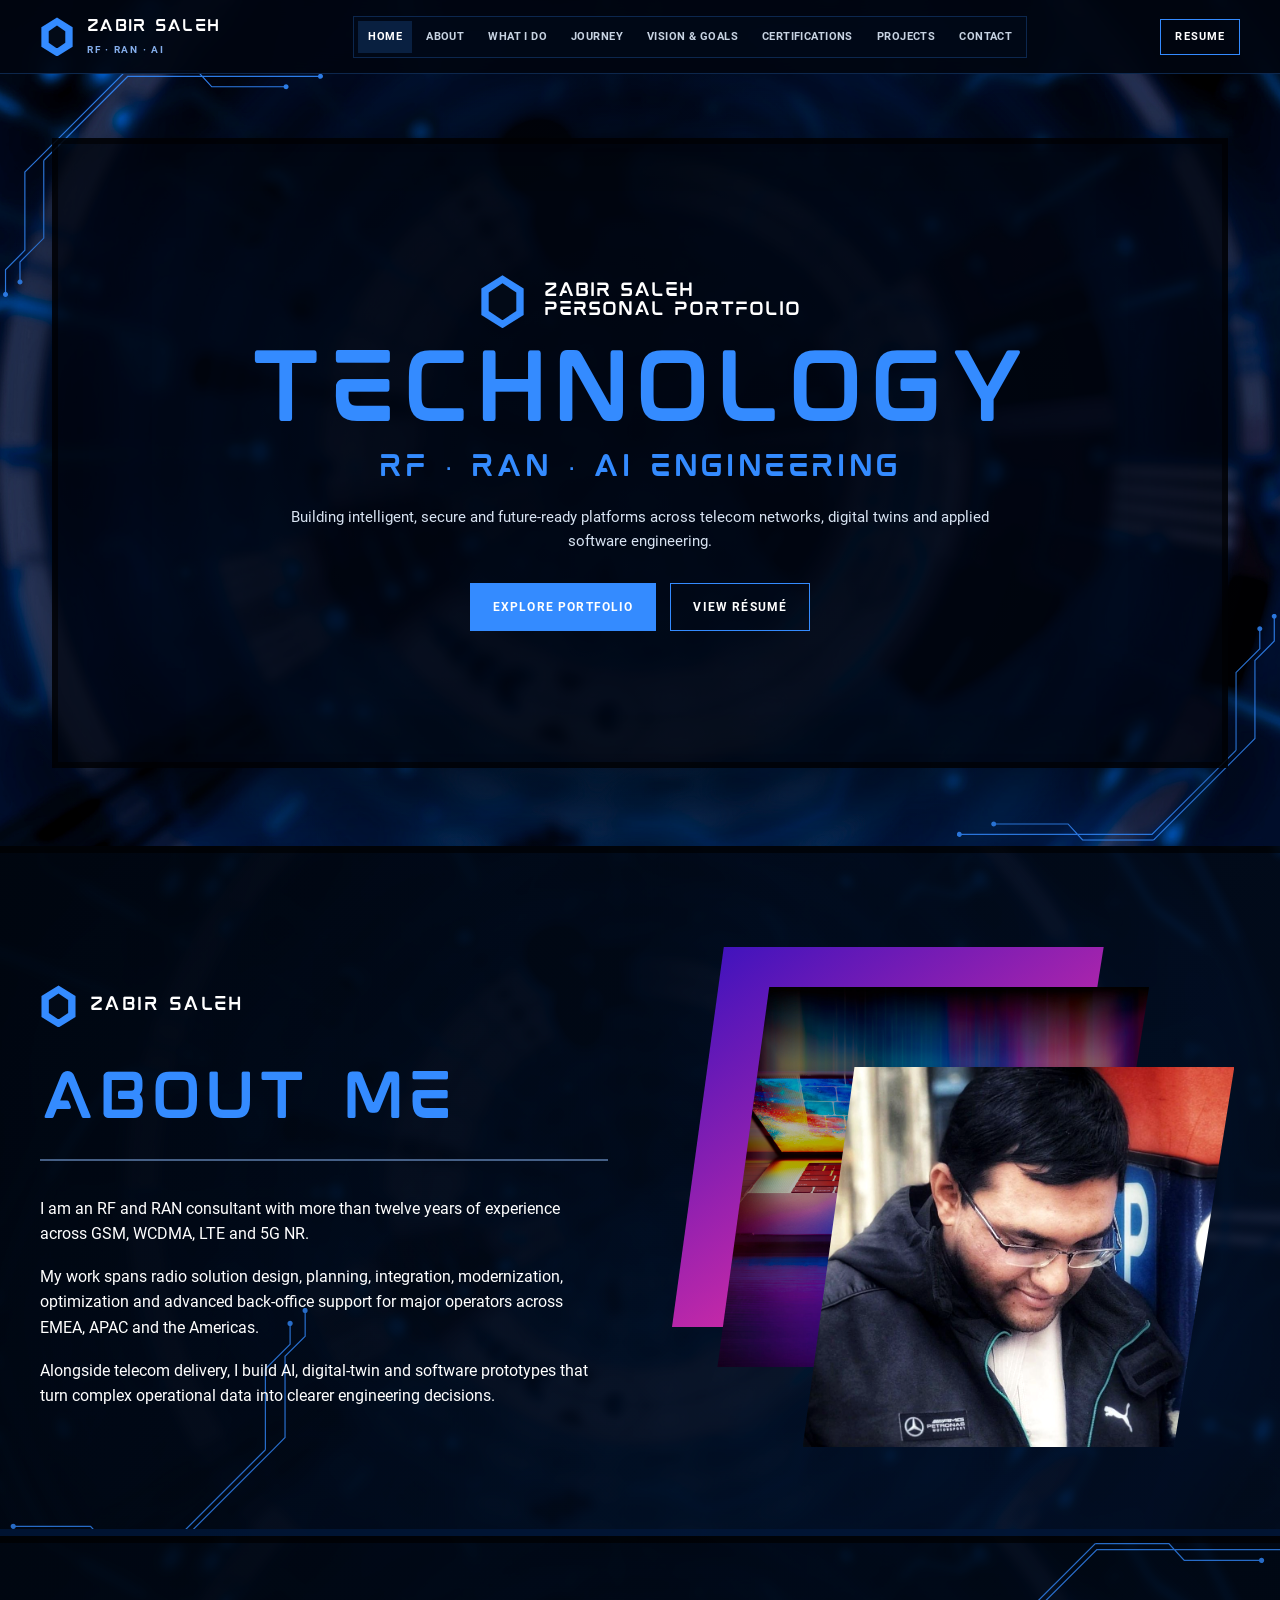
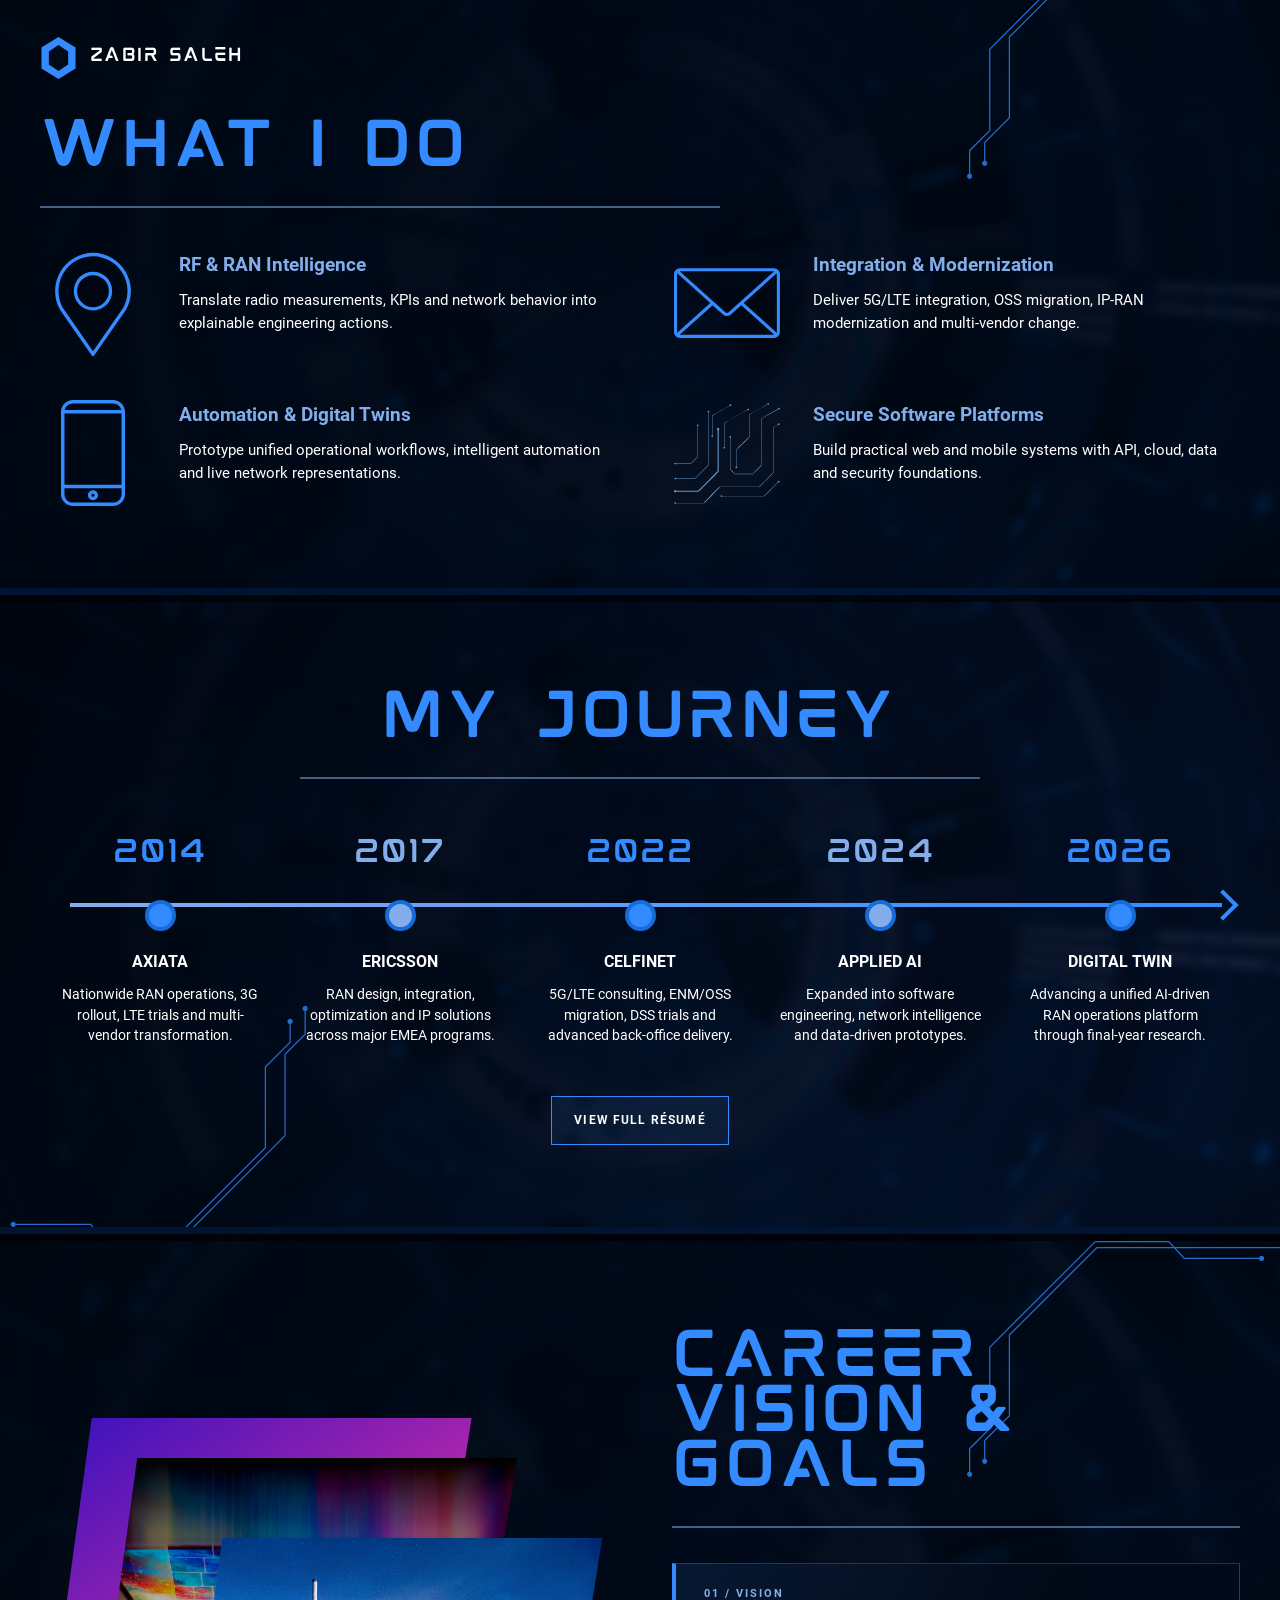
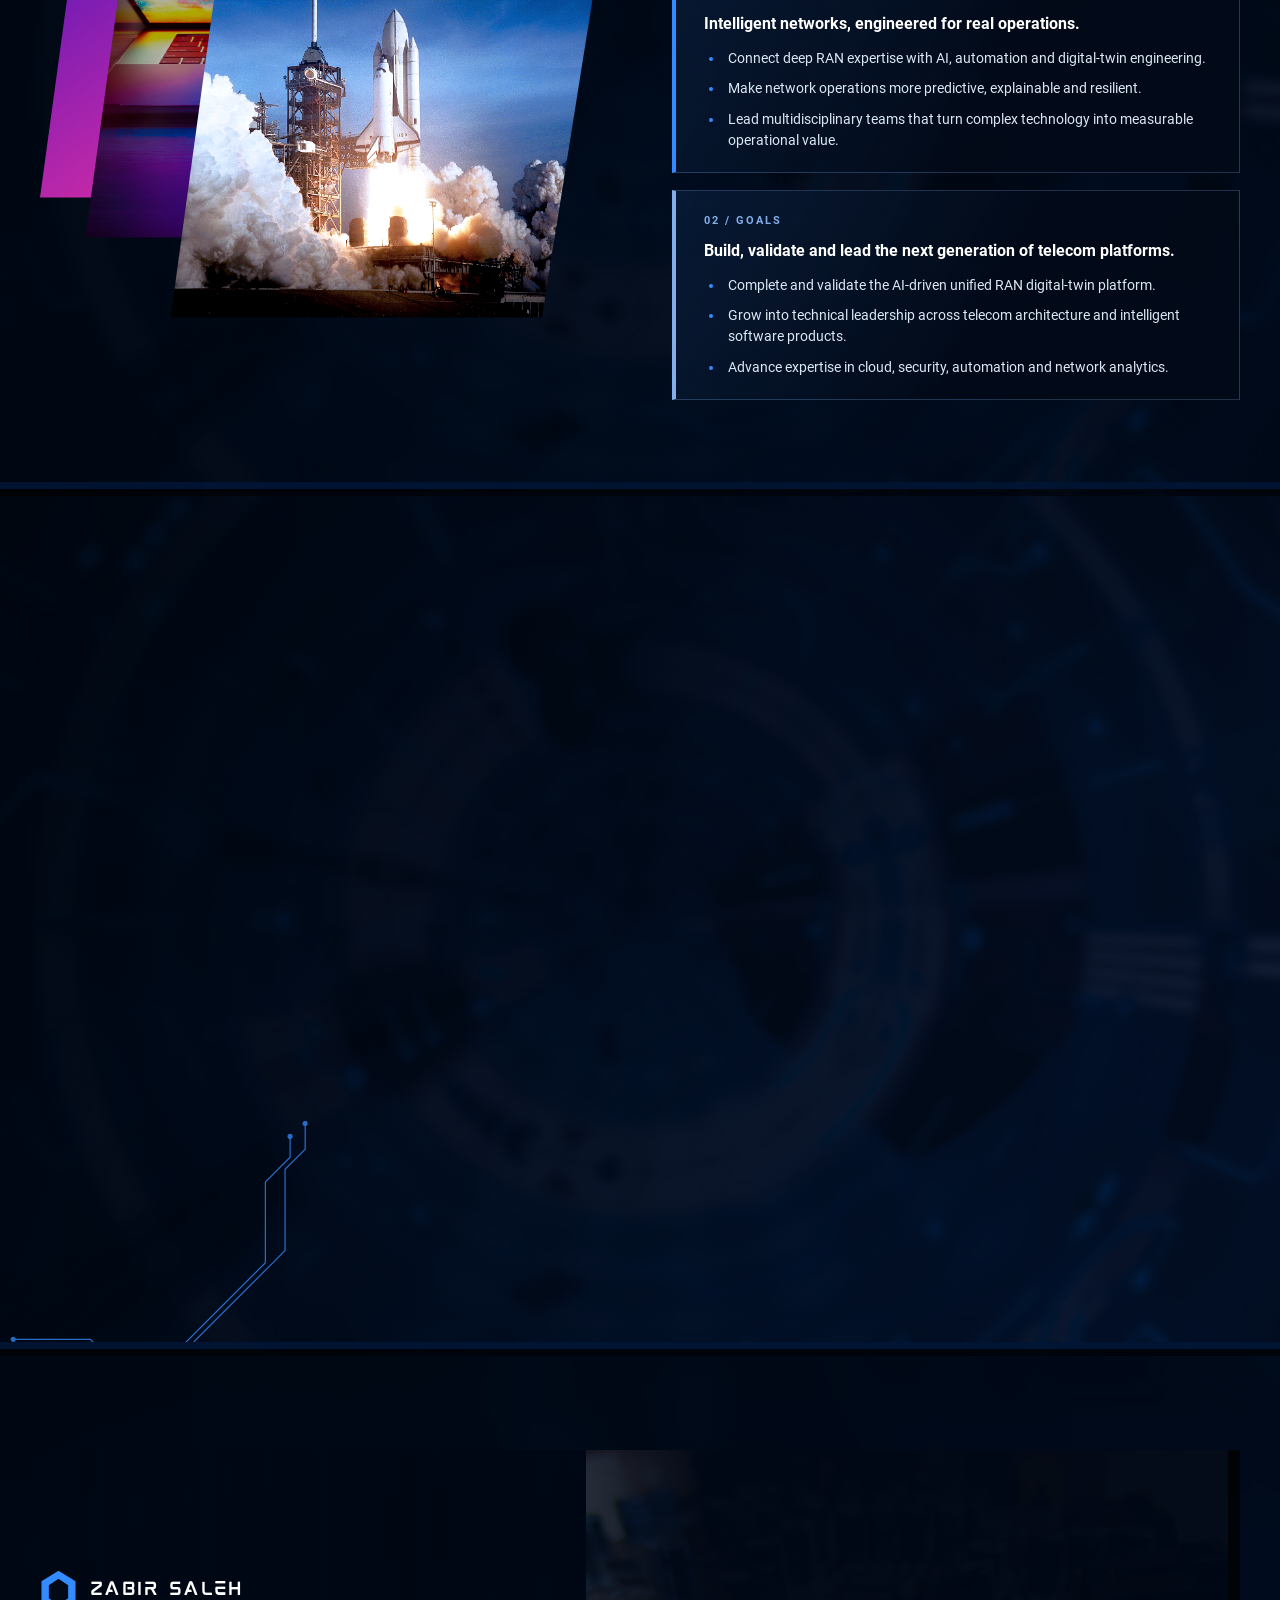
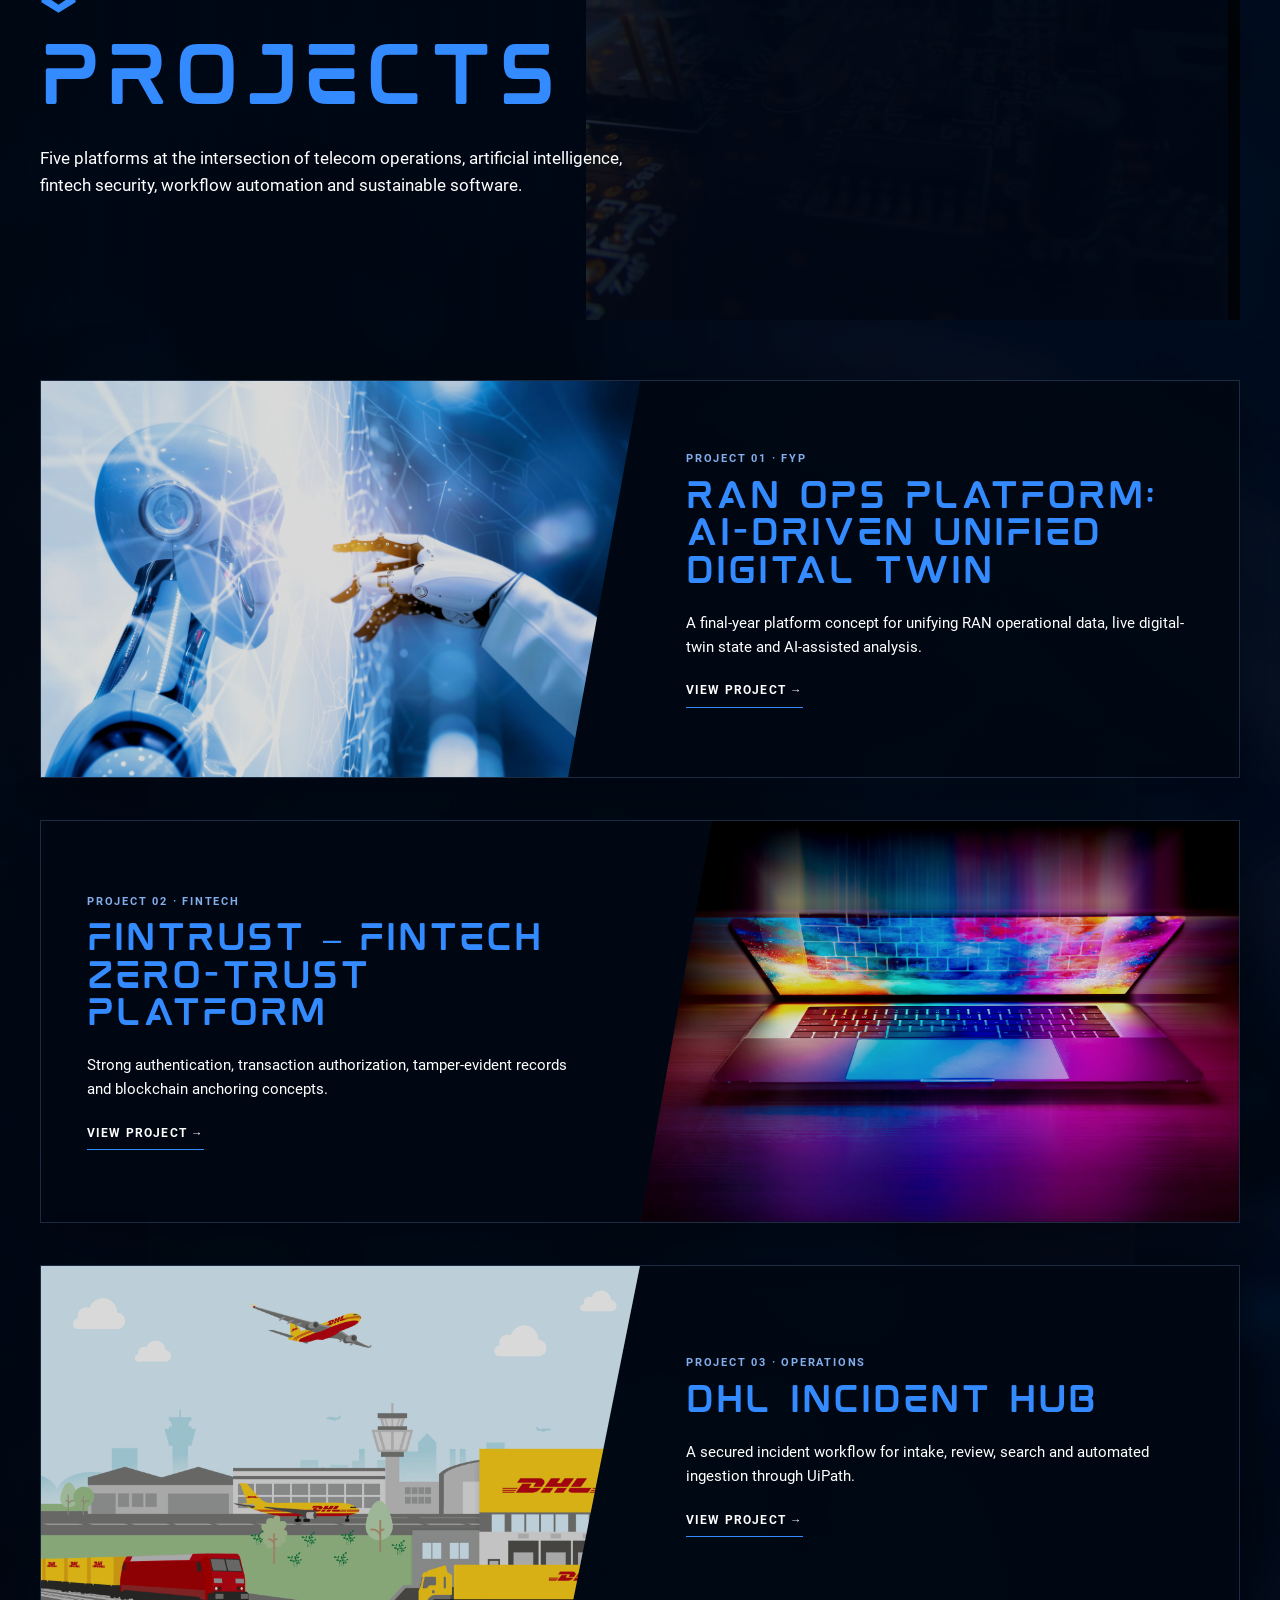
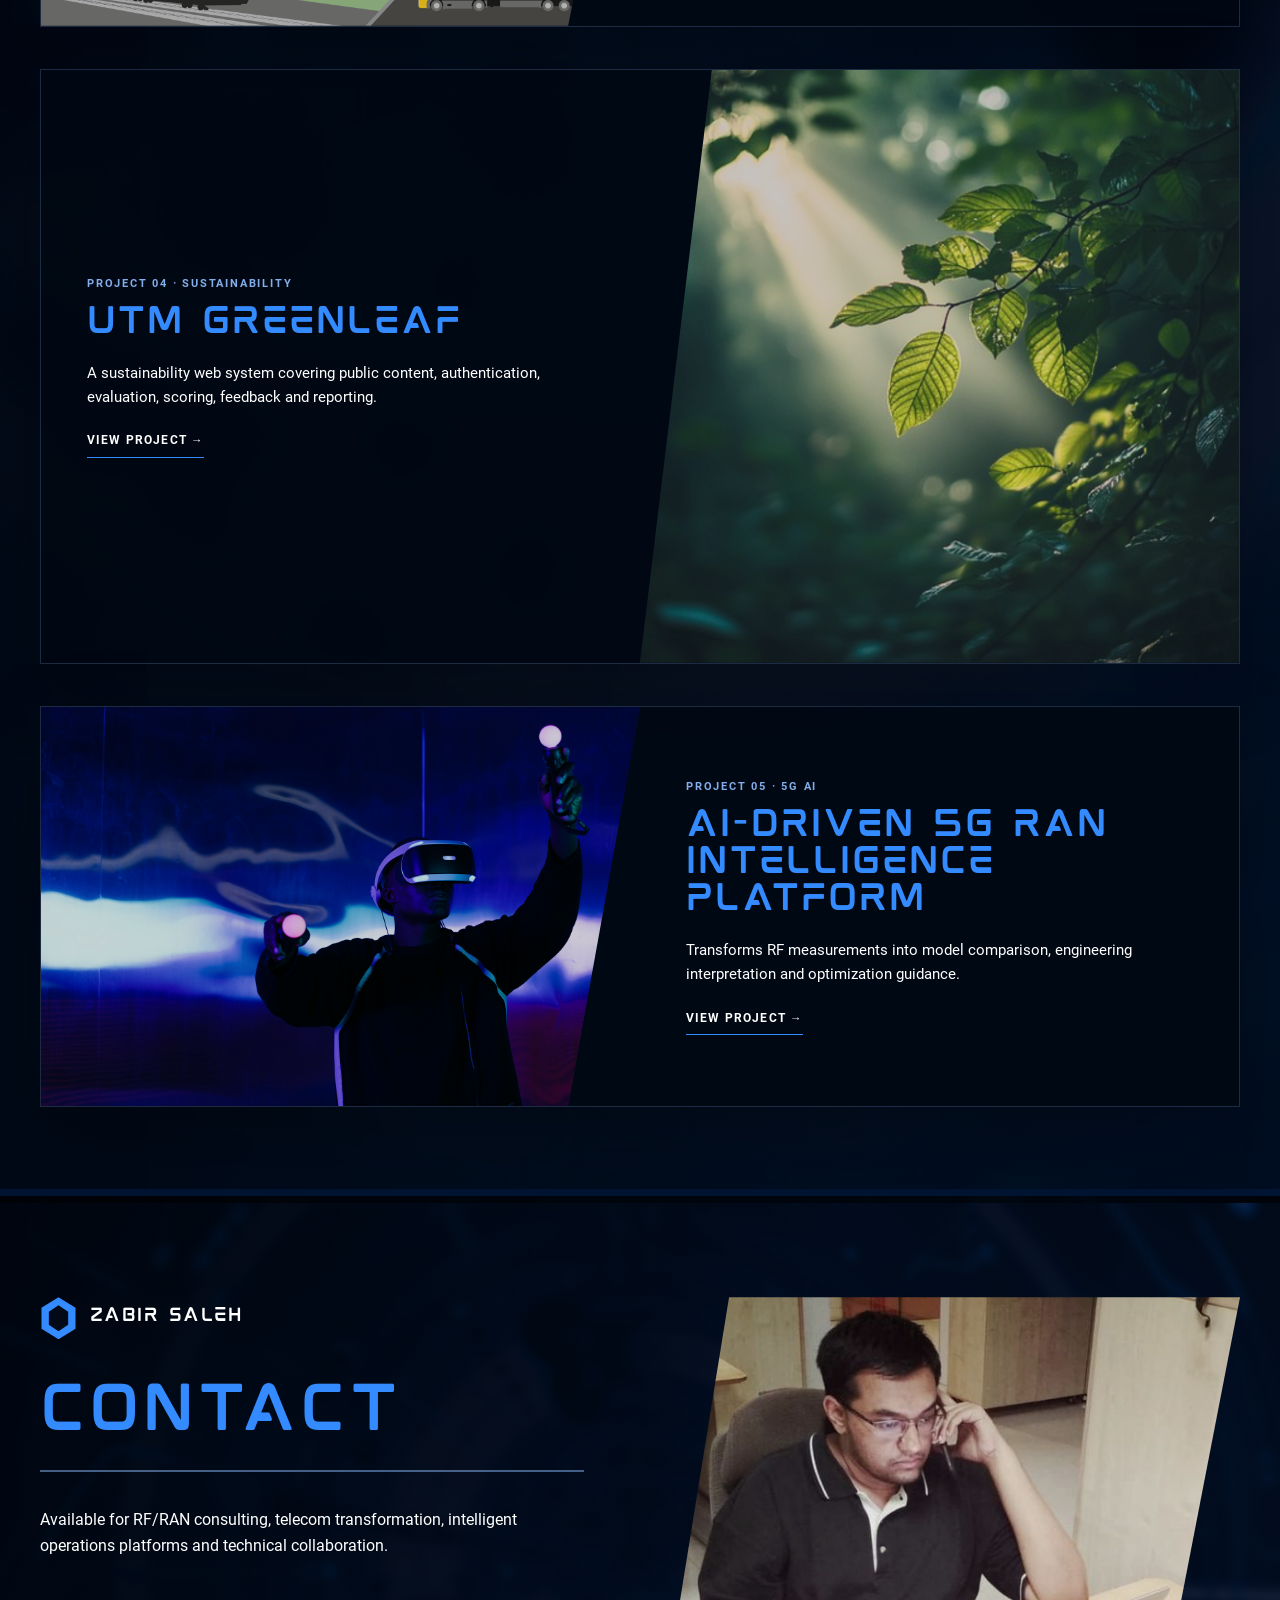
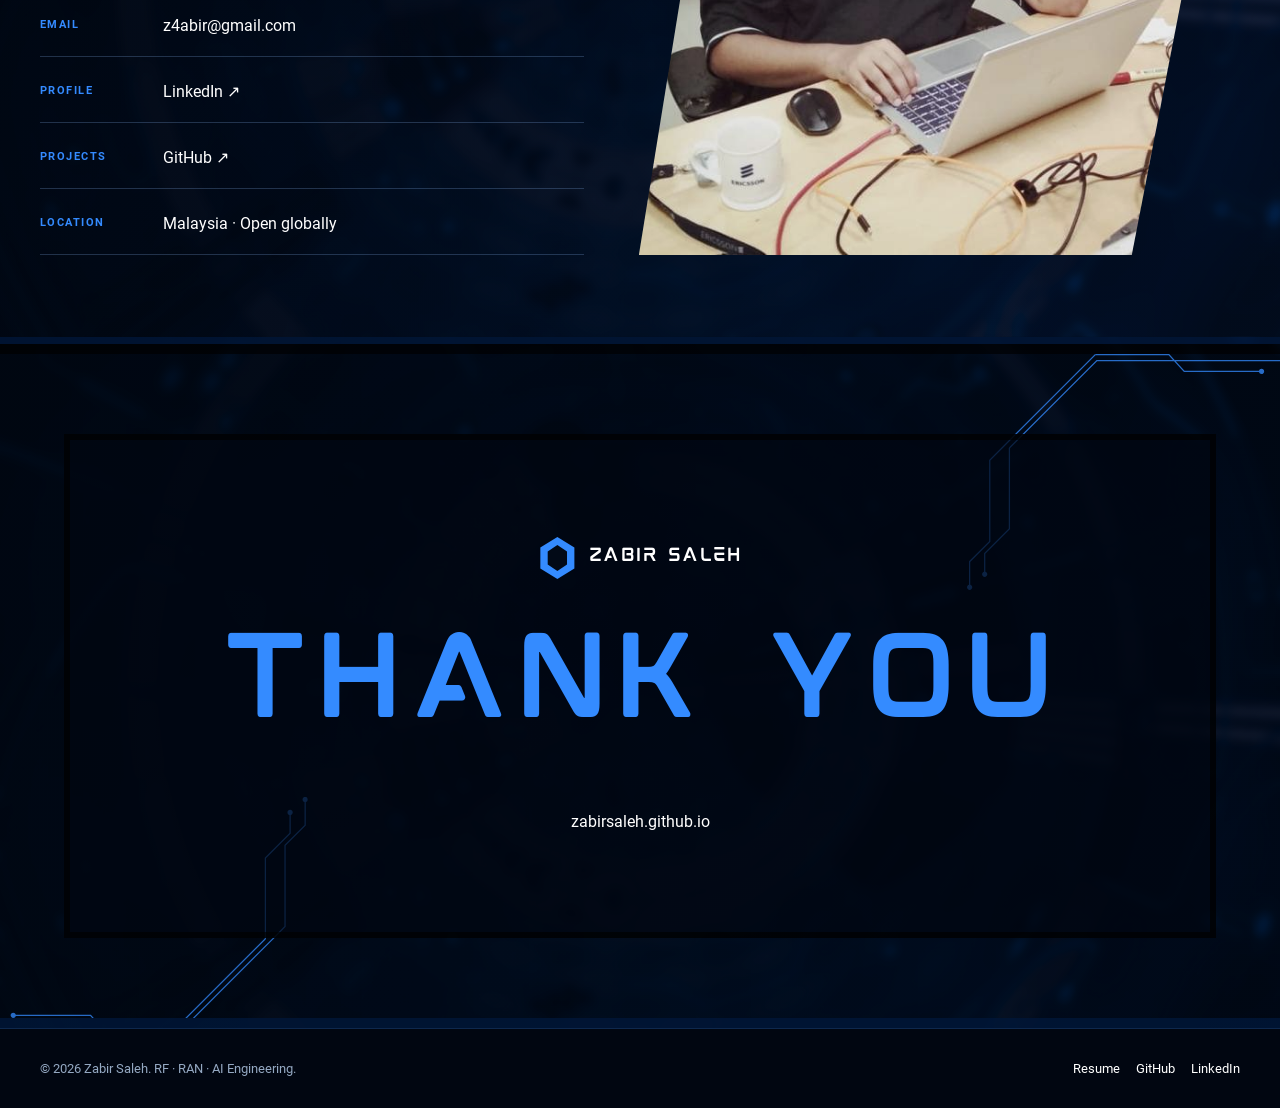
==== commit b120e0df: "Ensure Ericsson badge background is clipped" ====
--- a/index.html
+++ b/index.html
@@ -232,7 +232,7 @@
         <div class="credential-grid">
           <article class="credential-card reveal">
             <div class="credential-card-top"><span>ERICSSON</span><strong>5G</strong></div>
-            <img class="credential-badge-hex" src="assets/img/badge-ericsson-5g-pioneers.png" width="600" height="600" alt="Ericsson 5G Pioneers Program badge" loading="lazy">
+            <img class="credential-badge-hex" src="assets/img/badge-ericsson-5g-pioneers.png" width="600" height="600" alt="Ericsson 5G Pioneers Program badge" loading="lazy" style="-webkit-clip-path: polygon(50% 0, 93.5% 24.8%, 93.5% 75.2%, 50% 100%, 6.5% 75.2%, 6.5% 24.8%); clip-path: polygon(50% 0, 93.5% 24.8%, 93.5% 75.2%, 50% 100%, 6.5% 75.2%, 6.5% 24.8%);">
             <div class="credential-card-copy">
               <h3>5G Pioneers Program</h3>
               <p>Ericsson Educate · Digital badge</p>
